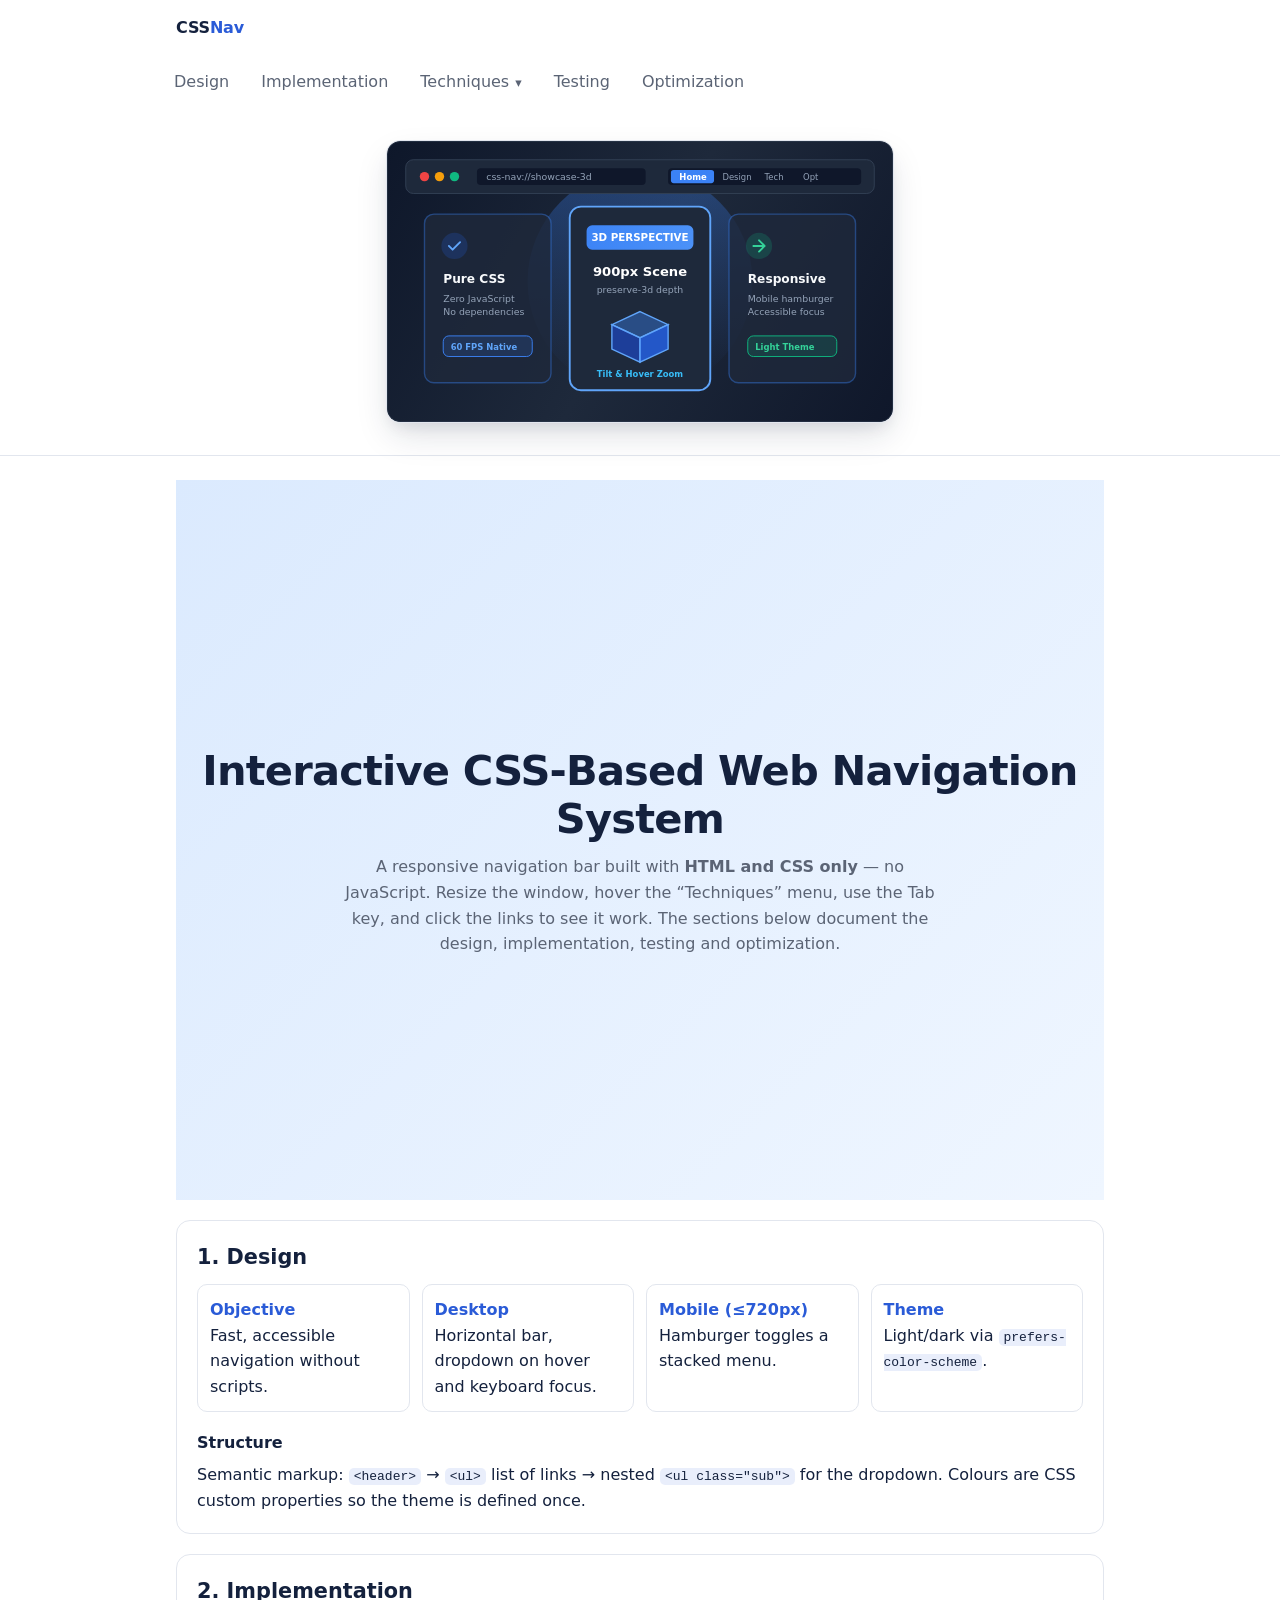
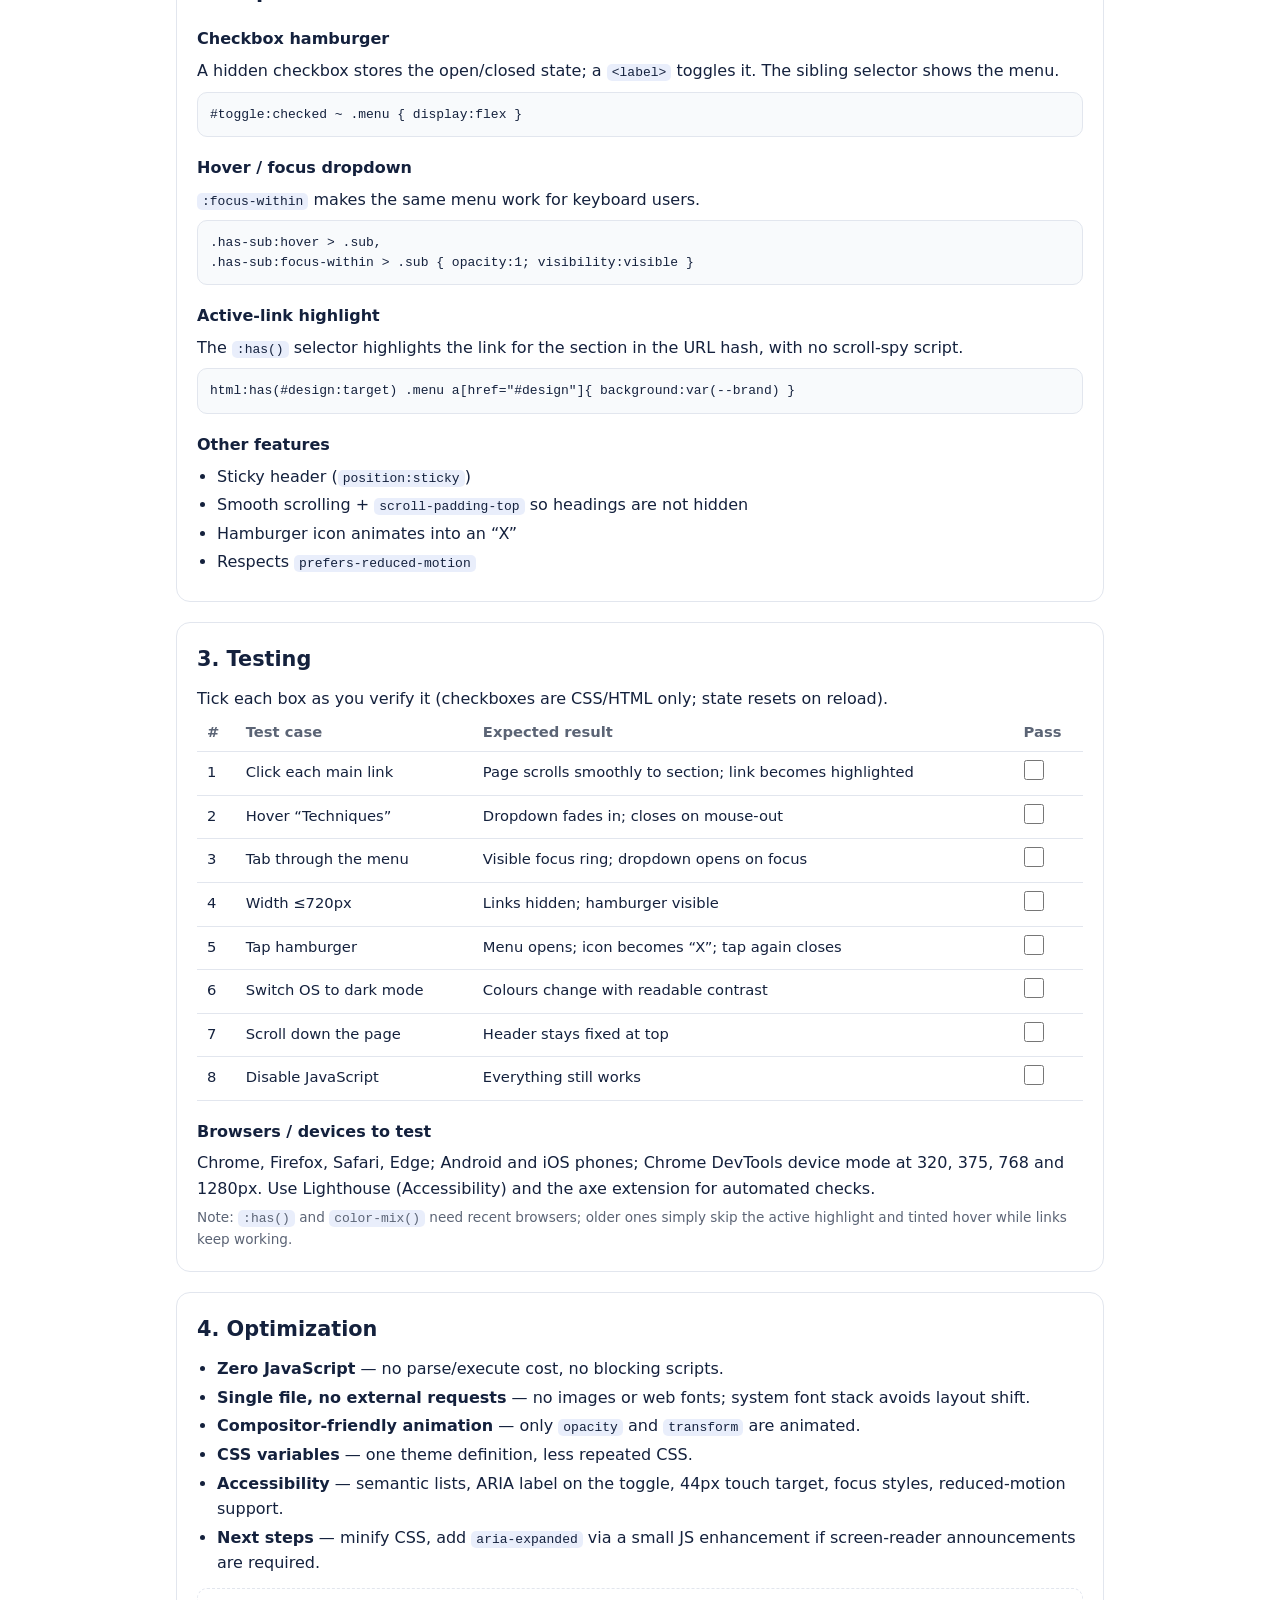
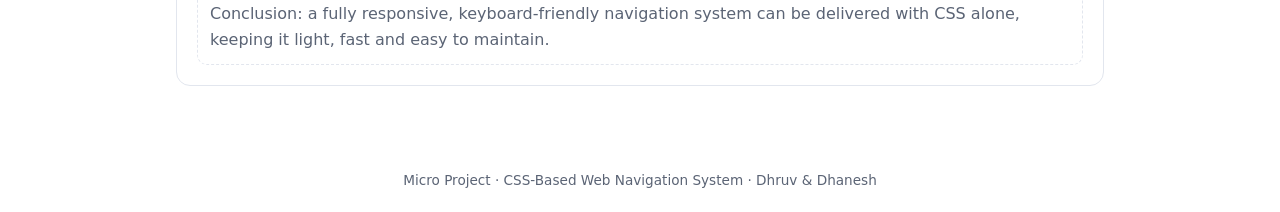
==== index.html @ 8e811a1b "Add pure CSS 3D animated image showcase and enforce pure white theme in dark mode" ====
<!DOCTYPE html>
<html lang="en" data-theme="light">
<head>
<meta charset="utf-8">
<meta name="viewport" content="width=device-width, initial-scale=1, viewport-fit=cover">
<title>Interactive CSS-Based Web Navigation System</title>
<link rel="stylesheet" href="style.css">
<style>
:root{box-sizing:border-box;padding-top:env(safe-area-inset-top,0px);padding-bottom:env(safe-area-inset-bottom,0px);
--bg:#ffffff;--card:#ffffff;--ink:#14213d;--muted:#5b6475;--brand:#2a5bd7;--brand-ink:#fff;--line:#e2e6ee;--ok:#1b8a4b}
@media (prefers-color-scheme:dark){
  :root:not([data-theme="light"]){--bg:#ffffff;--card:#ffffff;--ink:#14213d;--muted:#5b6475;--brand:#2a5bd7;--brand-ink:#fff;--line:#e2e6ee;--ok:#1b8a4b}
  :root{--bg:#ffffff;--card:#ffffff;--ink:#14213d;--muted:#5b6475;--brand:#2a5bd7;--brand-ink:#fff;--line:#e2e6ee;--ok:#1b8a4b}
}
:root[data-theme="dark"]{--bg:#ffffff;--card:#ffffff;--ink:#14213d;--muted:#5b6475;--brand:#2a5bd7;--brand-ink:#fff;--line:#e2e6ee;--ok:#1b8a4b}
*,*::before,*::after{box-sizing:inherit}
html{scroll-behavior:smooth;scroll-padding-top:calc(env(safe-area-inset-top,0px) + 70px)}
body{margin:0;background:var(--bg);color:var(--ink);font:16px/1.6 system-ui,-apple-system,"Segoe UI",Roboto,sans-serif}
a{color:inherit;text-decoration:none}


.nav{position:sticky;top:env(safe-area-inset-top,0px);z-index:10;background:var(--card);border-bottom:1px solid var(--line)}
.bar{max-width:960px;margin:auto;padding:0 16px;display:flex;align-items:center;justify-content:space-between;min-height:56px}
.brand{font-weight:700;letter-spacing:-.01em}.brand b{color:var(--brand)}
#toggle{position:absolute;opacity:0;pointer-events:none}
.burger{display:none;width:44px;height:44px;place-items:center;cursor:pointer;border-radius:8px}
.burger span,.burger span::before,.burger span::after{display:block;width:22px;height:2px;background:var(--ink);border-radius:2px;transition:transform .25s,opacity .25s;content:"";position:relative}
.burger span::before{position:absolute;top:-7px}.burger span::after{position:absolute;top:7px}
#toggle:checked~.bar .burger span{background:transparent}
#toggle:checked~.bar .burger span::before{transform:translateY(7px) rotate(45deg)}
#toggle:checked~.bar .burger span::after{transform:translateY(-7px) rotate(-45deg)}
#toggle:focus-visible~.bar .burger{outline:2px solid var(--brand)}

.menu{list-style:none;margin:0;padding:0;display:flex;gap:4px}
.menu>li{position:relative}
.menu a,.menu .dd-label{display:block;padding:10px 14px;border-radius:8px;color:var(--muted);font-weight:500;transition:background .2s,color .2s}
.menu a:hover,.menu a:focus-visible,.menu li:focus-within>.dd-label{background:color-mix(in srgb,var(--brand) 12%,transparent);color:var(--ink);outline:none}
.dd-label::after{content:"▾";margin-left:6px;font-size:.8em}
.sub{list-style:none;margin:0;padding:6px;position:absolute;left:0;top:100%;min-width:190px;background:var(--card);border:1px solid var(--line);border-radius:10px;box-shadow:0 10px 30px rgba(0,0,0,.12);
opacity:0;visibility:hidden;transform:translateY(6px);transition:opacity .2s,transform .2s,visibility .2s}
.has-sub:hover>.sub,.has-sub:focus-within>.sub{opacity:1;visibility:visible;transform:none}


html:has(#design:target) .menu a[href="#design"],
html:has(#implementation:target) .menu a[href="#implementation"],
html:has(#testing:target) .menu a[href="#testing"],
html:has(#optimization:target) .menu a[href="#optimization"]{background:var(--brand);color:var(--brand-ink)}

@media (max-width:720px){
 .burger{display:grid}
 .menu{position:absolute;left:0;right:0;top:100%;flex-direction:column;background:var(--card);border-bottom:1px solid var(--line);padding:8px 16px 14px;
  display:none}
 #toggle:checked~.menu{display:flex}
 .sub{position:static;opacity:1;visibility:visible;transform:none;box-shadow:none;border:0;padding:0 0 0 14px;min-width:0}
 .dd-label::after{content:""}
}


main{max-width:960px;margin:auto;padding:24px 16px 64px}
.hero{padding:32px 0 8px}
.hero h1{font-size:clamp(1.7rem,5vw,2.6rem);line-height:1.15;margin:0 0 12px;letter-spacing:-.02em}
.hero p{color:var(--muted);max-width:60ch;margin:0}
section{background:var(--card);border:1px solid var(--line);border-radius:14px;padding:20px;margin-top:20px}
section:target{border-color:var(--brand)}
h2{margin:0 0 10px;font-size:1.3rem}h3{margin:18px 0 6px;font-size:1rem}
ul,ol{padding-left:20px;margin:6px 0}li{margin:3px 0}
code,pre{font:13px/1.5 ui-monospace,Menlo,Consolas,monospace}
code{background:color-mix(in srgb,var(--brand) 10%,transparent);padding:1px 5px;border-radius:5px}
pre{background:#f8fafc;border:1px solid var(--line);border-radius:10px;padding:12px;overflow-x:auto;margin:8px 0}
.scroll{overflow-x:auto}
table{border-collapse:collapse;width:100%;min-width:560px;font-size:.92rem}
th,td{text-align:left;padding:8px 10px;border-bottom:1px solid var(--line);vertical-align:top}
th{color:var(--muted);font-weight:600}
td input{width:20px;height:20px;accent-color:var(--ok)}
.tick{font-size:.85rem;color:var(--muted);margin-top:6px}
.grid{display:grid;grid-template-columns:repeat(auto-fit,minmax(200px,1fr));gap:12px}
.pill{border:1px solid var(--line);border-radius:10px;padding:12px}.pill b{display:block;color:var(--brand)}
.demo-card{margin-top:12px;border:1px dashed var(--line);border-radius:10px;padding:12px;color:var(--muted)}
footer{text-align:center;color:var(--muted);font-size:.85rem;padding:20px}
.card-3d-scene{perspective:900px;display:flex;justify-content:center;align-items:center;padding:16px;margin:16px auto;max-width:540px;width:100%}
.card-3d{width:100%;transform-style:preserve-3d;border-radius:14px;background:#ffffff;box-shadow:0 15px 35px -5px rgba(20,33,61,0.15),0 8px 16px -6px rgba(20,33,61,0.1);transition:transform .4s cubic-bezier(.25,.8,.25,1),box-shadow .4s ease;animation:float3DTilt 6s ease-in-out infinite alternate;cursor:pointer;overflow:hidden;border:1px solid var(--line)}
.card-3d:hover,.card-3d-scene:hover .card-3d{animation-play-state:paused;transform:scale(1.05) rotateX(0deg) rotateY(0deg);box-shadow:0 22px 45px -5px rgba(20,33,61,0.2),0 12px 24px -6px rgba(20,33,61,0.12)}
.card-3d svg,.card-3d img{display:block;width:100%;height:auto}
@keyframes float3DTilt{0%{transform:rotateX(8deg) rotateY(-10deg) translateY(0px)}50%{transform:rotateX(0deg) rotateY(4deg) translateY(-8px)}100%{transform:rotateX(-8deg) rotateY(10deg) translateY(0px)}}
@media (prefers-reduced-motion:reduce){html{scroll-behavior:auto}*{transition:none!important}.card-3d{animation:none!important;transform:none!important;transition:none!important}.card-3d:hover,.card-3d-scene:hover .card-3d{transform:none!important}}
</style>
</head>
<body>

<header class="nav">
 <input type="checkbox" id="toggle" aria-label="Toggle navigation menu">
 <div class="bar">
  <a class="brand" href="#top">CSS<b>Nav</b></a>
  <label class="burger" for="toggle" aria-hidden="true"><span></span></label>
 </div>
 <!-- menu is a sibling of the checkbox so :checked~.menu works -->
 <ul class="menu" style="max-width:960px;margin:auto" role="list">
  <li><a href="#design">Design</a></li>
  <li><a href="#implementation">Implementation</a></li>
  <li class="has-sub"><span class="dd-label" tabindex="0">Techniques</span>
   <ul class="sub">
    <li><a href="#t-hamburger">Checkbox hamburger</a></li>
    <li><a href="#t-dropdown">Hover/focus dropdown</a></li>
    <li><a href="#t-active">:has() active state</a></li>
   </ul>
  </li>
  <li><a href="#testing">Testing</a></li>
  <li><a href="#optimization">Optimization</a></li>
 </ul>
 <div class="card-3d-scene">
  <div class="card-3d">
   <svg class="showcase-img" viewBox="0 0 540 300" width="100%" height="auto" fill="none" xmlns="http://www.w3.org/2000/svg" role="img" aria-label="Pure CSS 3D Navigation Showcase">
    <defs>
     <linearGradient id="bgGrad" x1="0" y1="0" x2="540" y2="300" gradientUnits="userSpaceOnUse">
      <stop offset="0%" stop-color="#0e172a" />
      <stop offset="50%" stop-color="#1e293b" />
      <stop offset="100%" stop-color="#0f172a" />
     </linearGradient>
     <linearGradient id="accentGrad" x1="0" y1="0" x2="300" y2="0" gradientUnits="userSpaceOnUse">
      <stop offset="0%" stop-color="#3b82f6" />
      <stop offset="100%" stop-color="#60a5fa" />
     </linearGradient>
     <linearGradient id="glowGrad" x1="270" y1="50" x2="270" y2="250" gradientUnits="userSpaceOnUse">
      <stop offset="0%" stop-color="#3b82f6" stop-opacity="0.3" />
      <stop offset="100%" stop-color="#3b82f6" stop-opacity="0" />
     </linearGradient>
    </defs>
    <rect width="540" height="300" rx="14" fill="url(#bgGrad)" />
    <rect x="0.5" y="0.5" width="539" height="299" rx="13.5" stroke="#334155" stroke-opacity="0.6" />
    <circle cx="270" cy="150" r="120" fill="url(#glowGrad)" />
    <rect x="20" y="20" width="500" height="36" rx="8" fill="#1e293b" stroke="#334155" stroke-width="1" />
    <circle cx="40" cy="38" r="5" fill="#ef4444" />
    <circle cx="56" cy="38" r="5" fill="#f59e0b" />
    <circle cx="72" cy="38" r="5" fill="#10b981" />
    <rect x="96" y="29" width="180" height="18" rx="4" fill="#0f172a" />
    <text x="106" y="42" fill="#94a3b8" font-family="system-ui, -apple-system, sans-serif" font-size="10" font-weight="500">css-nav://showcase-3d</text>
    <rect x="300" y="29" width="206" height="18" rx="4" fill="#0f172a" />
    <rect x="303" y="31" width="46" height="14" rx="3" fill="#3b82f6" />
    <text x="312" y="42" fill="#ffffff" font-family="system-ui, -apple-system, sans-serif" font-size="9" font-weight="600">Home</text>
    <text x="358" y="42" fill="#94a3b8" font-family="system-ui, -apple-system, sans-serif" font-size="9">Design</text>
    <text x="403" y="42" fill="#94a3b8" font-family="system-ui, -apple-system, sans-serif" font-size="9">Tech</text>
    <text x="444" y="42" fill="#94a3b8" font-family="system-ui, -apple-system, sans-serif" font-size="9">Opt</text>
    <g transform="translate(40, 78)">
     <rect width="135" height="180" rx="10" fill="#1e293b" fill-opacity="0.8" stroke="#3b82f6" stroke-opacity="0.4" stroke-width="1.5" />
     <circle cx="32" cy="34" r="14" fill="#2563eb" fill-opacity="0.2" />
     <path d="M26 34L30 38L38 30" stroke="#60a5fa" stroke-width="2" stroke-linecap="round" stroke-linejoin="round"/>
     <text x="20" y="74" fill="#f8fafc" font-family="system-ui, -apple-system, sans-serif" font-size="13" font-weight="700">Pure CSS</text>
     <text x="20" y="94" fill="#94a3b8" font-family="system-ui, -apple-system, sans-serif" font-size="10">Zero JavaScript</text>
     <text x="20" y="108" fill="#94a3b8" font-family="system-ui, -apple-system, sans-serif" font-size="10">No dependencies</text>
     <rect x="20" y="130" width="95" height="22" rx="6" fill="#3b82f6" fill-opacity="0.15" stroke="#3b82f6" stroke-width="1" />
     <text x="28" y="145" fill="#60a5fa" font-family="system-ui, -apple-system, sans-serif" font-size="9" font-weight="600">60 FPS Native</text>
    </g>
    <g transform="translate(195, 70)">
     <rect width="150" height="196" rx="12" fill="#1e293b" stroke="#60a5fa" stroke-width="2" />
     <rect x="18" y="20" width="114" height="26" rx="6" fill="url(#accentGrad)" />
     <text x="75" y="37" fill="#ffffff" font-family="system-ui, -apple-system, sans-serif" font-size="11" font-weight="700" text-anchor="middle">3D PERSPECTIVE</text>
     <text x="75" y="74" fill="#ffffff" font-family="system-ui, -apple-system, sans-serif" font-size="14" font-weight="800" text-anchor="middle">900px Scene</text>
     <text x="75" y="92" fill="#94a3b8" font-family="system-ui, -apple-system, sans-serif" font-size="10" text-anchor="middle">preserve-3d depth</text>
     <path d="M75 112L105 126L75 140L45 126Z" fill="#3b82f6" fill-opacity="0.4" stroke="#60a5fa" stroke-width="1.5" />
     <path d="M45 126L45 152L75 166L75 140Z" fill="#1d4ed8" fill-opacity="0.6" stroke="#60a5fa" stroke-width="1.5" />
     <path d="M105 126L105 152L75 166L75 140Z" fill="#2563eb" fill-opacity="0.8" stroke="#60a5fa" stroke-width="1.5" />
     <text x="75" y="182" fill="#38bdf8" font-family="system-ui, -apple-system, sans-serif" font-size="9" font-weight="600" text-anchor="middle">Tilt &amp; Hover Zoom</text>
    </g>
    <g transform="translate(365, 78)">
     <rect width="135" height="180" rx="10" fill="#1e293b" fill-opacity="0.8" stroke="#3b82f6" stroke-opacity="0.4" stroke-width="1.5" />
     <circle cx="32" cy="34" r="14" fill="#10b981" fill-opacity="0.2" />
     <path d="M26 34L38 34M32 28L38 34L32 40" stroke="#34d399" stroke-width="2" stroke-linecap="round" stroke-linejoin="round"/>
     <text x="20" y="74" fill="#f8fafc" font-family="system-ui, -apple-system, sans-serif" font-size="13" font-weight="700">Responsive</text>
     <text x="20" y="94" fill="#94a3b8" font-family="system-ui, -apple-system, sans-serif" font-size="10">Mobile hamburger</text>
     <text x="20" y="108" fill="#94a3b8" font-family="system-ui, -apple-system, sans-serif" font-size="10">Accessible focus</text>
     <rect x="20" y="130" width="95" height="22" rx="6" fill="#10b981" fill-opacity="0.15" stroke="#10b981" stroke-width="1" />
     <text x="28" y="145" fill="#34d399" font-family="system-ui, -apple-system, sans-serif" font-size="9" font-weight="600">Light Theme</text>
    </g>
   </svg>
  </div>
 </div>
</header>

<main id="top">
 <div class="hero">
  <h1>Interactive CSS-Based Web Navigation System</h1>
  <p>A responsive navigation bar built with <strong>HTML and CSS only</strong> — no JavaScript. Resize the window, hover the “Techniques” menu, use the Tab key, and click the links to see it work. The sections below document the design, implementation, testing and optimization.</p>
 </div>

 <section id="design">
  <h2>1. Design</h2>
  <div class="grid">
   <div class="pill"><b>Objective</b>Fast, accessible navigation without scripts.</div>
   <div class="pill"><b>Desktop</b>Horizontal bar, dropdown on hover and keyboard focus.</div>
   <div class="pill"><b>Mobile (≤720px)</b>Hamburger toggles a stacked menu.</div>
   <div class="pill"><b>Theme</b>Light/dark via <code>prefers-color-scheme</code>.</div>
  </div>
  <h3>Structure</h3>
  <p>Semantic markup: <code>&lt;header&gt;</code> → <code>&lt;ul&gt;</code> list of links → nested <code>&lt;ul class="sub"&gt;</code> for the dropdown. Colours are CSS custom properties so the theme is defined once.</p>
 </section>

 <section id="implementation">
  <h2>2. Implementation</h2>
  <h3 id="t-hamburger">Checkbox hamburger</h3>
  <p>A hidden checkbox stores the open/closed state; a <code>&lt;label&gt;</code> toggles it. The sibling selector shows the menu.</p>
<pre>#toggle:checked ~ .menu { display:flex }</pre>
  <h3 id="t-dropdown">Hover / focus dropdown</h3>
  <p><code>:focus-within</code> makes the same menu work for keyboard users.</p>
<pre>.has-sub:hover > .sub,
.has-sub:focus-within > .sub { opacity:1; visibility:visible }</pre>
  <h3 id="t-active">Active-link highlight</h3>
  <p>The <code>:has()</code> selector highlights the link for the section in the URL hash, with no scroll-spy script.</p>
<pre>html:has(#design:target) .menu a[href="#design"]{ background:var(--brand) }</pre>
  <h3>Other features</h3>
  <ul><li>Sticky header (<code>position:sticky</code>)</li><li>Smooth scrolling + <code>scroll-padding-top</code> so headings are not hidden</li><li>Hamburger icon animates into an “X”</li><li>Respects <code>prefers-reduced-motion</code></li></ul>
 </section>

 <section id="testing">
  <h2>3. Testing</h2>
  <p>Tick each box as you verify it (checkboxes are CSS/HTML only; state resets on reload).</p>
  <div class="scroll"><table>
   <tr><th>#</th><th>Test case</th><th>Expected result</th><th>Pass</th></tr>
   <tr><td>1</td><td>Click each main link</td><td>Page scrolls smoothly to section; link becomes highlighted</td><td><input type="checkbox" aria-label="Test 1 passed"></td></tr>
   <tr><td>2</td><td>Hover “Techniques”</td><td>Dropdown fades in; closes on mouse-out</td><td><input type="checkbox" aria-label="Test 2 passed"></td></tr>
   <tr><td>3</td><td>Tab through the menu</td><td>Visible focus ring; dropdown opens on focus</td><td><input type="checkbox" aria-label="Test 3 passed"></td></tr>
   <tr><td>4</td><td>Width ≤720px</td><td>Links hidden; hamburger visible</td><td><input type="checkbox" aria-label="Test 4 passed"></td></tr>
   <tr><td>5</td><td>Tap hamburger</td><td>Menu opens; icon becomes “X”; tap again closes</td><td><input type="checkbox" aria-label="Test 5 passed"></td></tr>
   <tr><td>6</td><td>Switch OS to dark mode</td><td>Colours change with readable contrast</td><td><input type="checkbox" aria-label="Test 6 passed"></td></tr>
   <tr><td>7</td><td>Scroll down the page</td><td>Header stays fixed at top</td><td><input type="checkbox" aria-label="Test 7 passed"></td></tr>
   <tr><td>8</td><td>Disable JavaScript</td><td>Everything still works</td><td><input type="checkbox" aria-label="Test 8 passed"></td></tr>
  </table></div>
  <h3>Browsers / devices to test</h3>
  <p>Chrome, Firefox, Safari, Edge; Android and iOS phones; Chrome DevTools device mode at 320, 375, 768 and 1280px. Use Lighthouse (Accessibility) and the axe extension for automated checks.</p>
  <p class="tick">Note: <code>:has()</code> and <code>color-mix()</code> need recent browsers; older ones simply skip the active highlight and tinted hover while links keep working.</p>
 </section>

 <section id="optimization">
  <h2>4. Optimization</h2>
  <ul>
   <li><b>Zero JavaScript</b> — no parse/execute cost, no blocking scripts.</li>
   <li><b>Single file, no external requests</b> — no images or web fonts; system font stack avoids layout shift.</li>
   <li><b>Compositor-friendly animation</b> — only <code>opacity</code> and <code>transform</code> are animated.</li>
   <li><b>CSS variables</b> — one theme definition, less repeated CSS.</li>
   <li><b>Accessibility</b> — semantic lists, ARIA label on the toggle, 44px touch target, focus styles, reduced-motion support.</li>
   <li><b>Next steps</b> — minify CSS, add <code>aria-expanded</code> via a small JS enhancement if screen-reader announcements are required.</li>
  </ul>
  <div class="demo-card">Conclusion: a fully responsive, keyboard-friendly navigation system can be delivered with CSS alone, keeping it light, fast and easy to maintain.</div>
 </section>
</main>
<footer>Micro Project · CSS-Based Web Navigation System · Dhruv & Dhanesh</footer>
</body>
</html>
---- style.css ----
:root {
  --primary: #2563eb;
  --dark: #111827;
  --light: #ffffff;
  --bg: #ffffff;
  --card: #ffffff;
  --text: #14213d;
  --ink: #14213d;
}

* {
  margin: 0;
  padding: 0;
  box-sizing: border-box;
  scroll-behavior: smooth;
}

body {
  font-family: Arial, sans-serif;
  color: var(--text);
  background: var(--light);
}

@media (prefers-color-scheme: dark) {
  :root {
    --light: #ffffff;
    --bg: #ffffff;
    --card: #ffffff;
    --text: #14213d;
    --ink: #14213d;
  }
  body {
    background: #ffffff !important;
    color: #14213d !important;
  }
}

.navbar {
  position: sticky;
  top: 0;
  z-index: 1000;
  display: flex;
  justify-content: space-between;
  align-items: center;
  padding: 18px 8%;
  background: var(--dark);
  box-shadow: 0 3px 10px rgba(0, 0, 0, 0.2);
}

.logo {
  color: white;
  font-size: 24px;
  font-weight: bold;
}

.nav-links {
  display: flex;
  list-style: none;
  gap: 10px;
}

.nav-links a {
  display: block;
  padding: 10px 16px;
  color: white;
  text-decoration: none;
  border-radius: 6px;
  transition: 0.3s ease;
}

.nav-links a:hover,
.nav-links a.active {
  background: var(--primary);
  transform: translateY(-2px);
}

/* Pure CSS 3D Animated Showcase */
.card-3d-scene {
  perspective: 900px;
  display: flex;
  justify-content: center;
  align-items: center;
  padding: 16px;
  margin: 16px auto;
  max-width: 540px;
  width: 100%;
}

.card-3d {
  width: 100%;
  transform-style: preserve-3d;
  border-radius: 14px;
  background: #ffffff;
  box-shadow: 0 15px 35px -5px rgba(20, 33, 61, 0.15), 0 8px 16px -6px rgba(20, 33, 61, 0.1);
  transition: transform 0.4s cubic-bezier(0.25, 0.8, 0.25, 1), box-shadow 0.4s ease;
  animation: float3DTilt 6s ease-in-out infinite alternate;
  cursor: pointer;
  overflow: hidden;
  border: 1px solid #e2e6ee;
}

.card-3d:hover,
.card-3d-scene:hover .card-3d {
  animation-play-state: paused;
  transform: scale(1.05) rotateX(0deg) rotateY(0deg);
  box-shadow: 0 22px 45px -5px rgba(20, 33, 61, 0.2), 0 12px 24px -6px rgba(20, 33, 61, 0.12);
}

.card-3d svg,
.card-3d img {
  display: block;
  width: 100%;
  height: auto;
}

@keyframes float3DTilt {
  0% {
    transform: rotateX(8deg) rotateY(-10deg) translateY(0px);
  }
  50% {
    transform: rotateX(0deg) rotateY(4deg) translateY(-8px);
  }
  100% {
    transform: rotateX(-8deg) rotateY(10deg) translateY(0px);
  }
}

@media (prefers-reduced-motion: reduce) {
  .card-3d {
    animation: none !important;
    transform: none !important;
    transition: none !important;
  }
  .card-3d:hover,
  .card-3d-scene:hover .card-3d {
    transform: none !important;
  }
}


.hero {
  min-height: 80vh;
  display: flex;
  flex-direction: column;
  justify-content: center;
  align-items: center;
  text-align: center;
  padding: 40px 8%;
  background: linear-gradient(135deg, #dbeafe, #eff6ff);
}

.hero h1 {
  font-size: 42px;
  margin-bottom: 15px;
}

.hero p {
  max-width: 650px;
  line-height: 1.6;
  margin-bottom: 25px;
}

.button {
  padding: 12px 24px;
  background: var(--primary);
  color: white;
  text-decoration: none;
  border-radius: 6px;
  transition: 0.3s;
}

.button:hover {
  transform: scale(1.05);
  background: #1d4ed8;
}


.content {
  min-height: 40vh;
  padding: 70px 10%;
  text-align: center;
}

.content h2 {
  margin-bottom: 15px;
  font-size: 30px;
}


@media (max-width: 700px) {
  .navbar {
    flex-direction: column;
    gap: 15px;
  }
  .nav-links {
    flex-wrap: wrap;
    justify-content: center;
  }
  .hero h1 {
    font-size: 30px;
  }
}
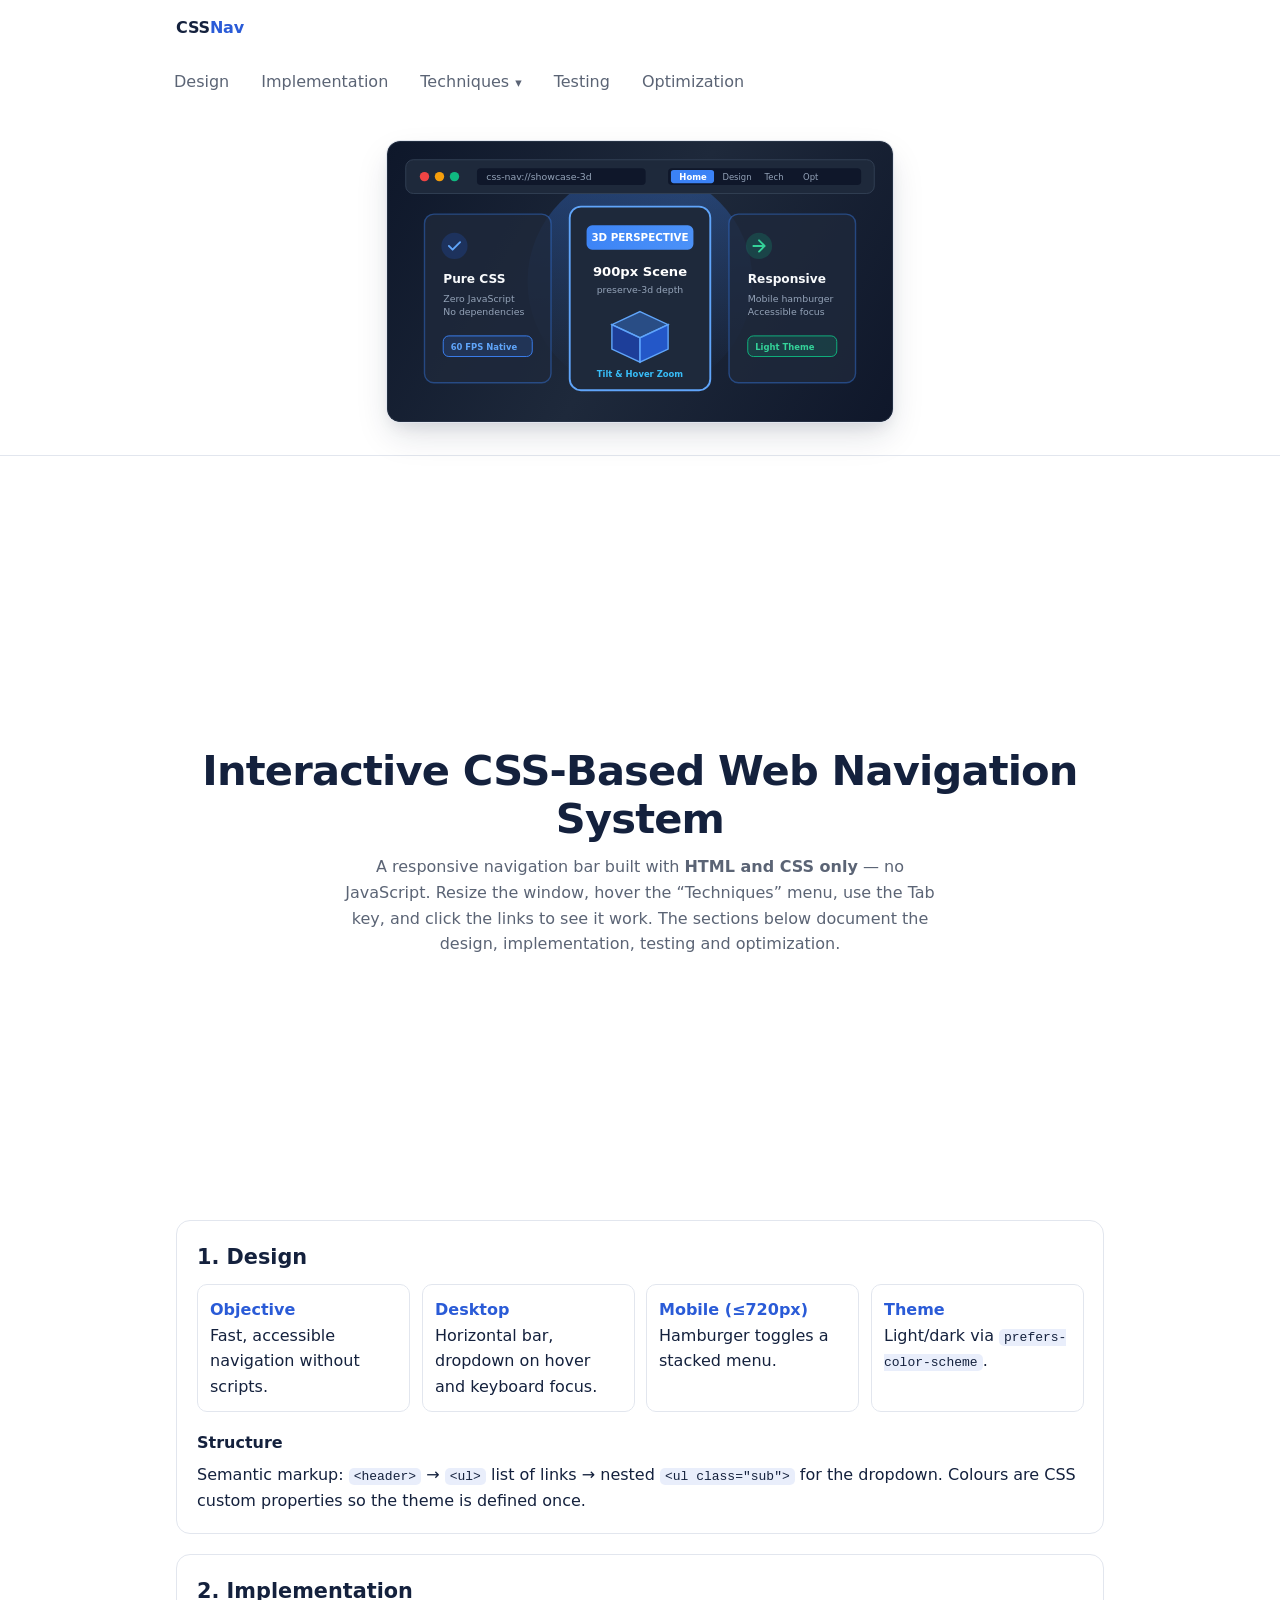
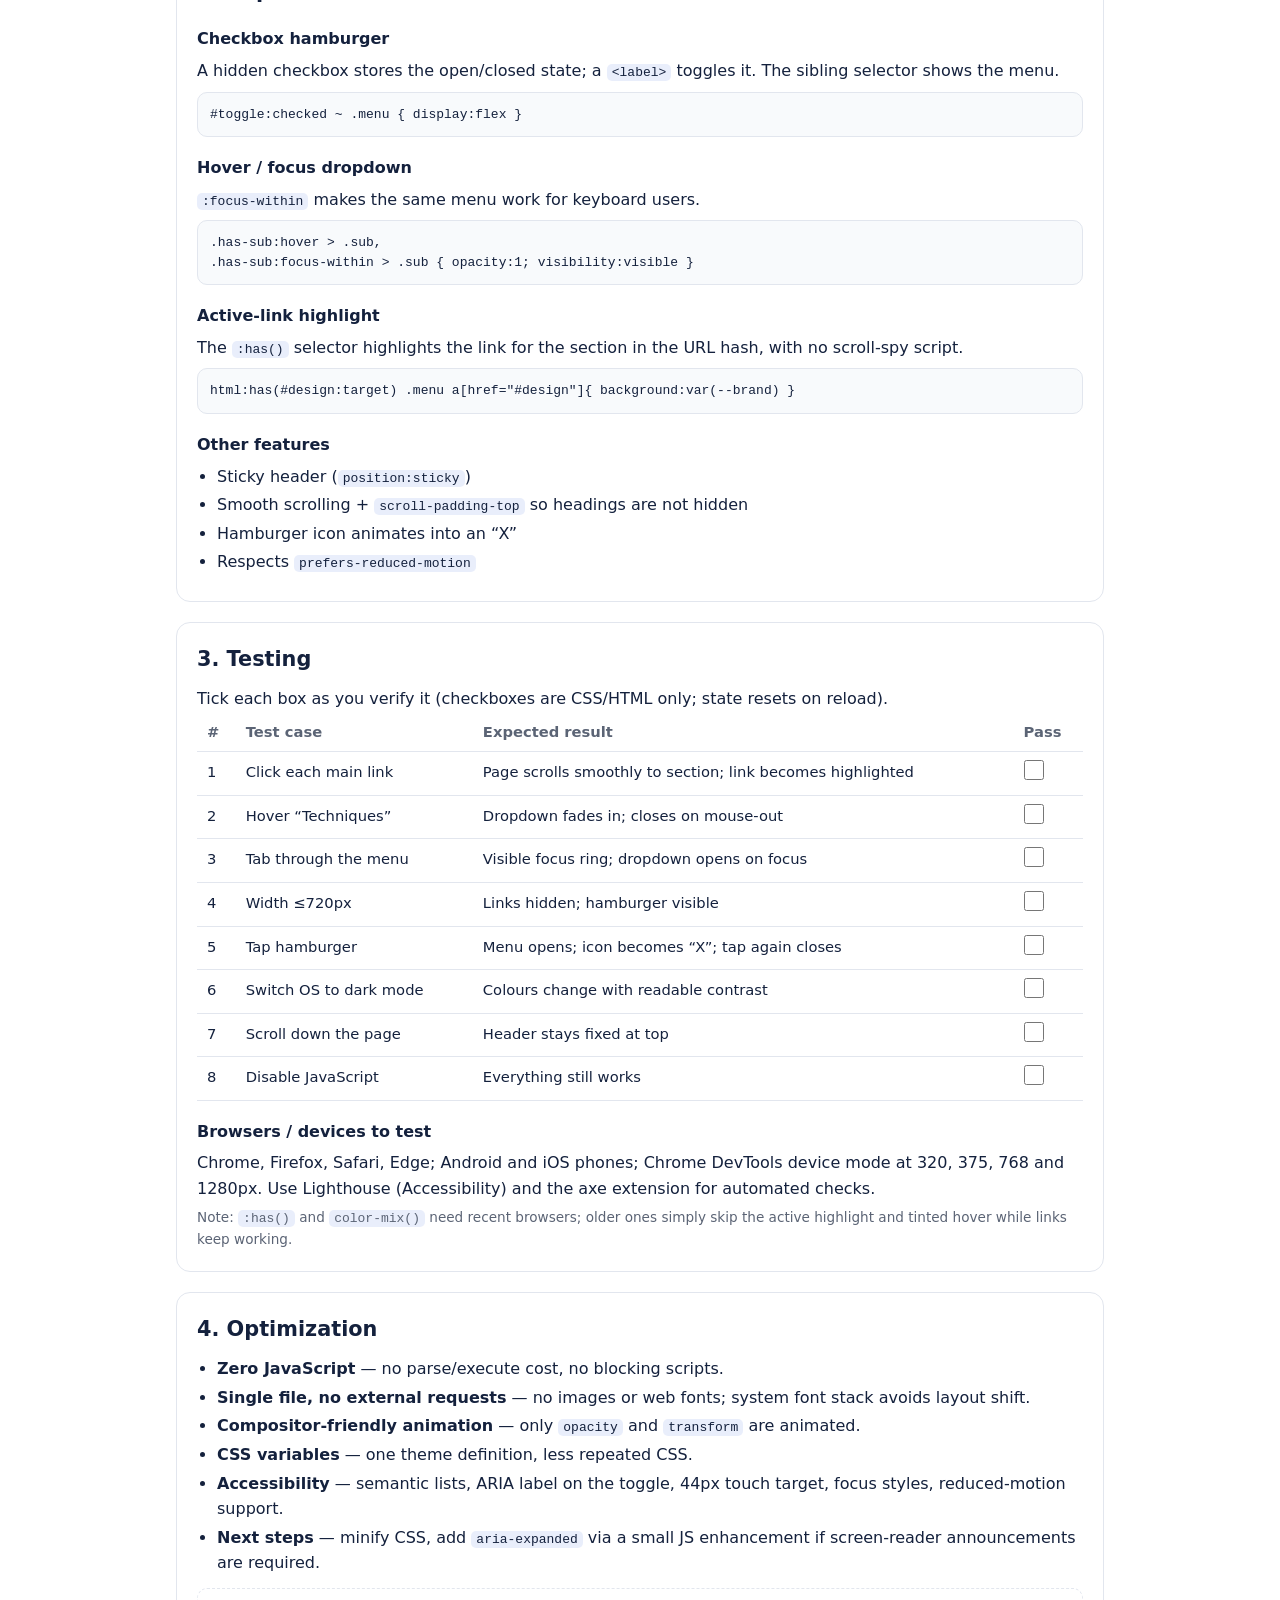
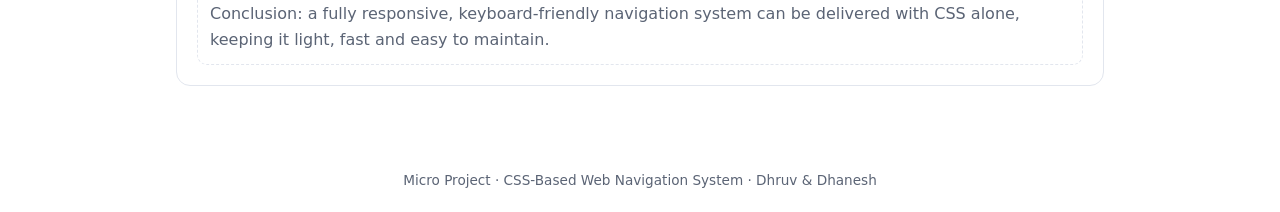
==== commit 37718011: "Extend pure CSS 3D showcase and depth utilities across all pages" ====
--- a/index.html
+++ b/index.html
@@ -82,7 +82,9 @@
 .card-3d:hover,.card-3d-scene:hover .card-3d{animation-play-state:paused;transform:scale(1.05) rotateX(0deg) rotateY(0deg);box-shadow:0 22px 45px -5px rgba(20,33,61,0.2),0 12px 24px -6px rgba(20,33,61,0.12)}
 .card-3d svg,.card-3d img{display:block;width:100%;height:auto}
 @keyframes float3DTilt{0%{transform:rotateX(8deg) rotateY(-10deg) translateY(0px)}50%{transform:rotateX(0deg) rotateY(4deg) translateY(-8px)}100%{transform:rotateX(-8deg) rotateY(10deg) translateY(0px)}}
-@media (prefers-reduced-motion:reduce){html{scroll-behavior:auto}*{transition:none!important}.card-3d{animation:none!important;transform:none!important;transition:none!important}.card-3d:hover,.card-3d-scene:hover .card-3d{transform:none!important}}
+.surface-3d,.tilt-3d-card{perspective:800px;transform-style:preserve-3d;transition:transform .35s cubic-bezier(.2,.8,.2,1),box-shadow .35s ease;will-change:transform}
+.surface-3d:hover,.tilt-3d-card:hover{transform:perspective(800px) translateY(-4px) rotateX(2.5deg) rotateY(-2.5deg);box-shadow:0 14px 28px rgba(20,33,61,.1),0 6px 12px rgba(20,33,61,.06)}
+@media (prefers-reduced-motion:reduce){html{scroll-behavior:auto}*{transition:none!important}.card-3d,.surface-3d,.tilt-3d-card{animation:none!important;transform:none!important;transition:none!important}.card-3d:hover,.card-3d-scene:hover .card-3d,.surface-3d:hover,.tilt-3d-card:hover{transform:none!important}}
 </style>
 </head>
 <body>
@@ -185,10 +187,10 @@
  <section id="design">
   <h2>1. Design</h2>
   <div class="grid">
-   <div class="pill"><b>Objective</b>Fast, accessible navigation without scripts.</div>
-   <div class="pill"><b>Desktop</b>Horizontal bar, dropdown on hover and keyboard focus.</div>
-   <div class="pill"><b>Mobile (≤720px)</b>Hamburger toggles a stacked menu.</div>
-   <div class="pill"><b>Theme</b>Light/dark via <code>prefers-color-scheme</code>.</div>
+   <div class="pill surface-3d"><b>Objective</b>Fast, accessible navigation without scripts.</div>
+   <div class="pill surface-3d"><b>Desktop</b>Horizontal bar, dropdown on hover and keyboard focus.</div>
+   <div class="pill surface-3d"><b>Mobile (≤720px)</b>Hamburger toggles a stacked menu.</div>
+   <div class="pill surface-3d"><b>Theme</b>Light/dark via <code>prefers-color-scheme</code>.</div>
   </div>
   <h3>Structure</h3>
   <p>Semantic markup: <code>&lt;header&gt;</code> → <code>&lt;ul&gt;</code> list of links → nested <code>&lt;ul class="sub"&gt;</code> for the dropdown. Colours are CSS custom properties so the theme is defined once.</p>
@@ -239,7 +241,7 @@
    <li><b>Accessibility</b> — semantic lists, ARIA label on the toggle, 44px touch target, focus styles, reduced-motion support.</li>
    <li><b>Next steps</b> — minify CSS, add <code>aria-expanded</code> via a small JS enhancement if screen-reader announcements are required.</li>
   </ul>
-  <div class="demo-card">Conclusion: a fully responsive, keyboard-friendly navigation system can be delivered with CSS alone, keeping it light, fast and easy to maintain.</div>
+  <div class="demo-card surface-3d">Conclusion: a fully responsive, keyboard-friendly navigation system can be delivered with CSS alone, keeping it light, fast and easy to maintain.</div>
  </section>
 </main>
 <footer>Micro Project · CSS-Based Web Navigation System · Dhruv & Dhanesh</footer>
--- a/style.css
+++ b/style.css
@@ -6,6 +6,7 @@
   --card: #ffffff;
   --text: #14213d;
   --ink: #14213d;
+  --line: #e2e6ee;
 }
 
 * {
@@ -28,6 +29,7 @@
     --card: #ffffff;
     --text: #14213d;
     --ink: #14213d;
+    --line: #e2e6ee;
   }
   body {
     background: #ffffff !important;
@@ -74,7 +76,10 @@
   transform: translateY(-2px);
 }
 
-/* Pure CSS 3D Animated Showcase */
+/* =========================================================
+   Pure CSS 3D Showcase & Depth Utilities (Global & Reusable)
+   ========================================================= */
+
 .card-3d-scene {
   perspective: 900px;
   display: flex;
@@ -96,7 +101,7 @@
   animation: float3DTilt 6s ease-in-out infinite alternate;
   cursor: pointer;
   overflow: hidden;
-  border: 1px solid #e2e6ee;
+  border: 1px solid var(--line, #e2e6ee);
 }
 
 .card-3d:hover,
@@ -125,18 +130,36 @@
   }
 }
 
+/* Lightweight 3D Depth Utilities for Content Panels, Cards, and Feature Blocks */
+.surface-3d,
+.tilt-3d-card {
+  perspective: 800px;
+  transform-style: preserve-3d;
+  transition: transform 0.35s cubic-bezier(0.2, 0.8, 0.2, 1), box-shadow 0.35s ease;
+  will-change: transform;
+}
+
+.surface-3d:hover,
+.tilt-3d-card:hover {
+  transform: perspective(800px) translateY(-4px) rotateX(2.5deg) rotateY(-2.5deg);
+  box-shadow: 0 14px 28px rgba(20, 33, 61, 0.1), 0 6px 12px rgba(20, 33, 61, 0.06);
+}
+
 @media (prefers-reduced-motion: reduce) {
-  .card-3d {
+  .card-3d,
+  .surface-3d,
+  .tilt-3d-card {
     animation: none !important;
     transform: none !important;
     transition: none !important;
   }
   .card-3d:hover,
-  .card-3d-scene:hover .card-3d {
+  .card-3d-scene:hover .card-3d,
+  .surface-3d:hover,
+  .tilt-3d-card:hover {
     transform: none !important;
   }
 }
-
 
 .hero {
   min-height: 80vh;
@@ -146,7 +169,7 @@
   align-items: center;
   text-align: center;
   padding: 40px 8%;
-  background: linear-gradient(135deg, #dbeafe, #eff6ff);
+  background: #ffffff;
 }
 
 .hero h1 {
@@ -174,7 +197,6 @@
   background: #1d4ed8;
 }
 
-
 .content {
   min-height: 40vh;
   padding: 70px 10%;
@@ -186,7 +208,6 @@
   font-size: 30px;
 }
 
-
 @media (max-width: 700px) {
   .navbar {
     flex-direction: column;
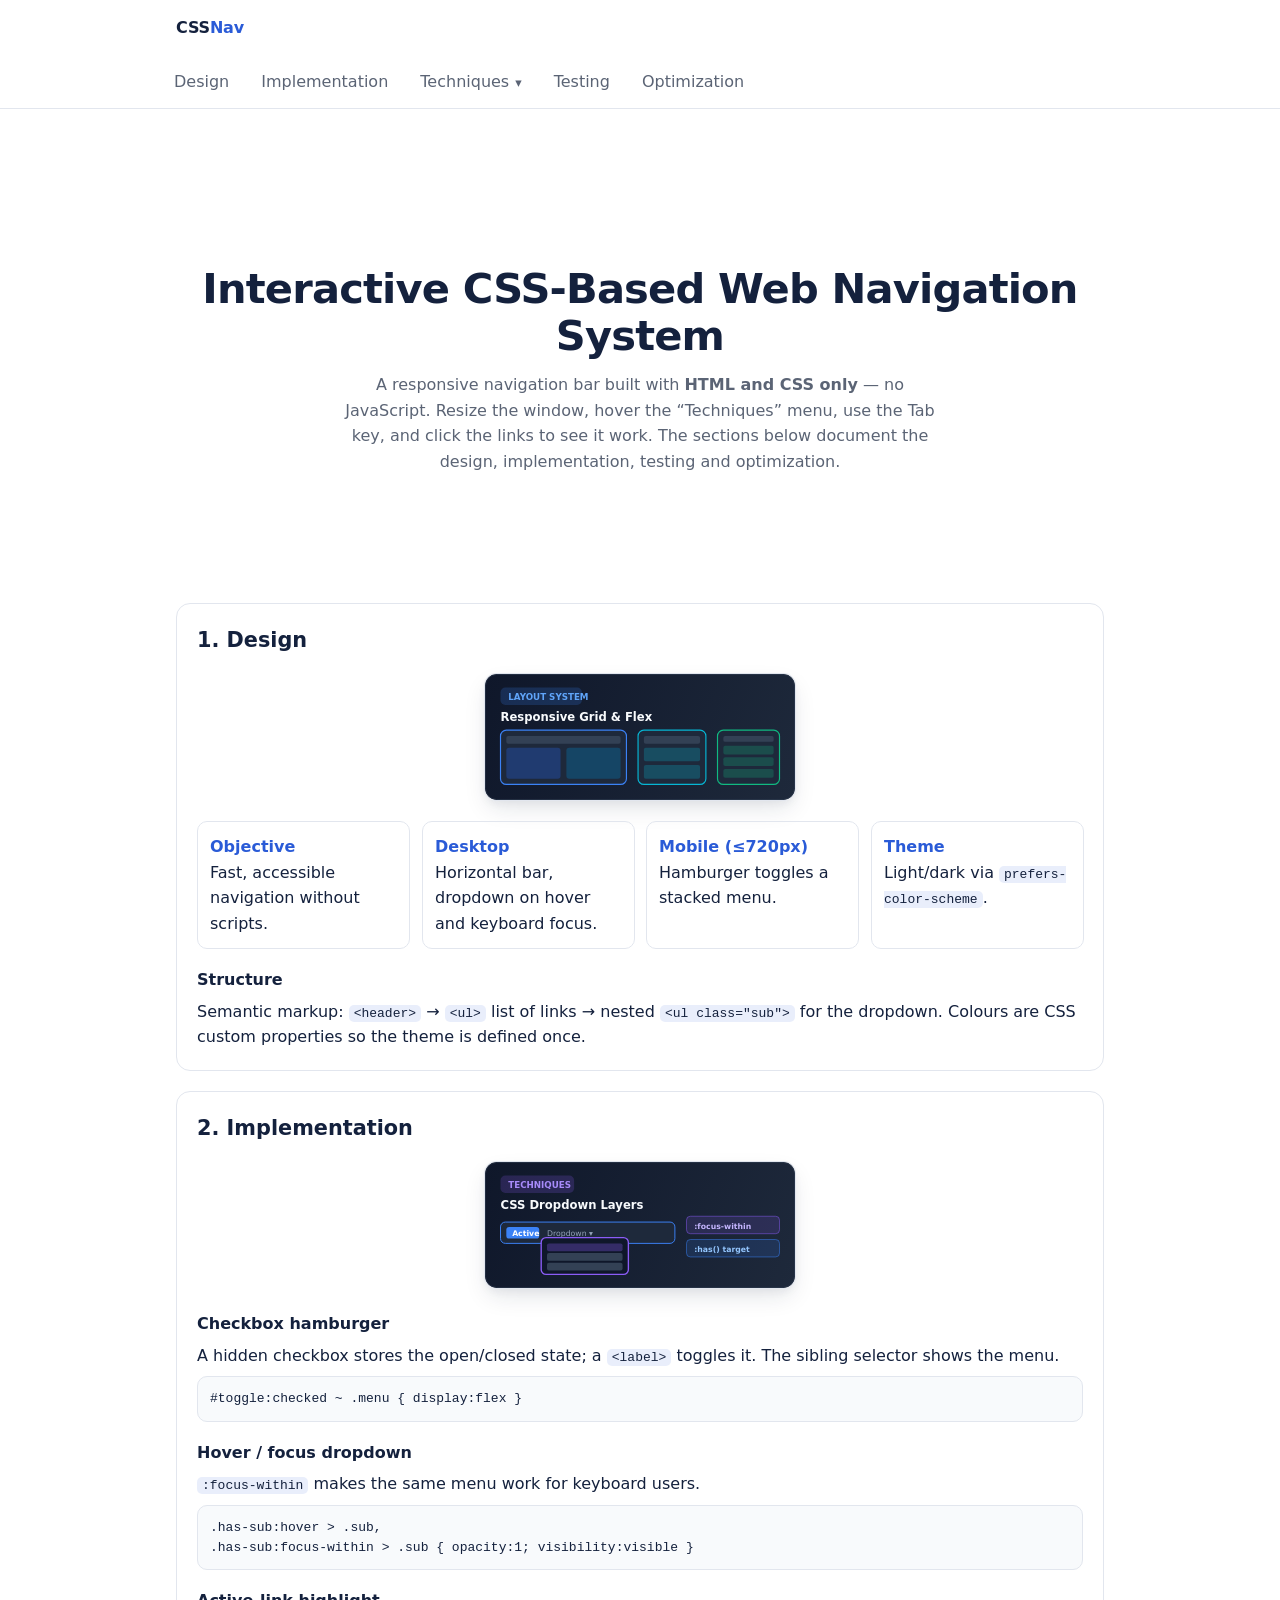
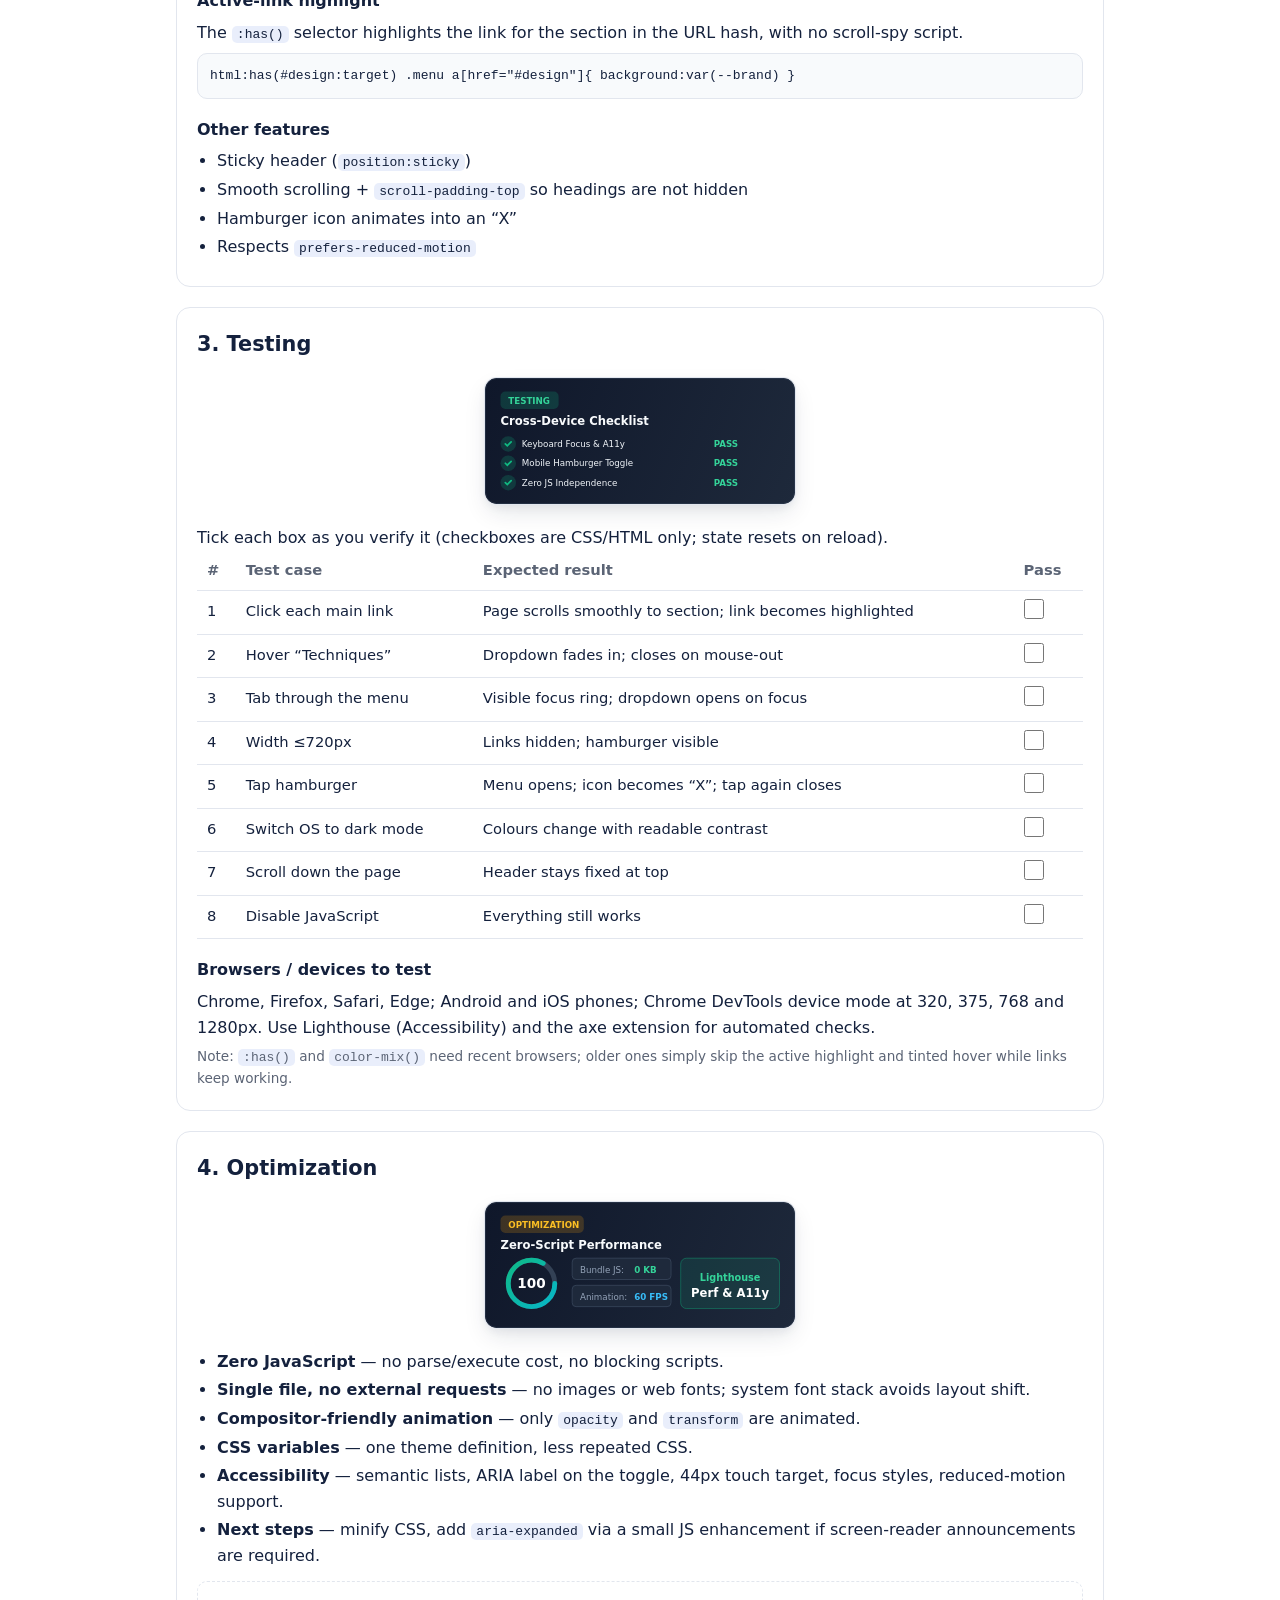
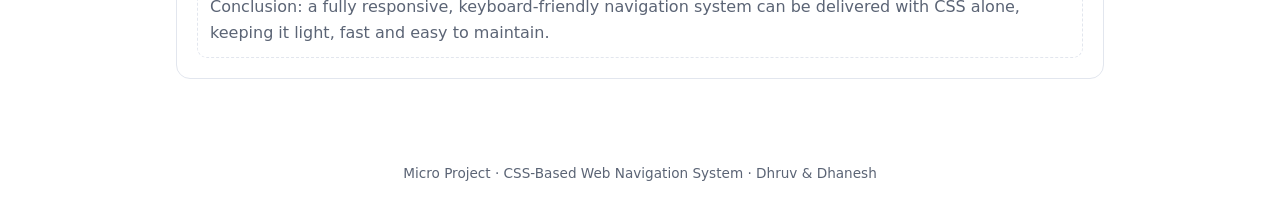
==== commit 6199080c: "Replace top showcase card with compact per-section 3D visual graphics" ====
--- a/index.html
+++ b/index.html
@@ -77,13 +77,14 @@
 .pill{border:1px solid var(--line);border-radius:10px;padding:12px}.pill b{display:block;color:var(--brand)}
 .demo-card{margin-top:12px;border:1px dashed var(--line);border-radius:10px;padding:12px;color:var(--muted)}
 footer{text-align:center;color:var(--muted);font-size:.85rem;padding:20px}
-.card-3d-scene{perspective:900px;display:flex;justify-content:center;align-items:center;padding:16px;margin:16px auto;max-width:540px;width:100%}
-.card-3d{width:100%;transform-style:preserve-3d;border-radius:14px;background:#ffffff;box-shadow:0 15px 35px -5px rgba(20,33,61,0.15),0 8px 16px -6px rgba(20,33,61,0.1);transition:transform .4s cubic-bezier(.25,.8,.25,1),box-shadow .4s ease;animation:float3DTilt 6s ease-in-out infinite alternate;cursor:pointer;overflow:hidden;border:1px solid var(--line)}
-.card-3d:hover,.card-3d-scene:hover .card-3d{animation-play-state:paused;transform:scale(1.05) rotateX(0deg) rotateY(0deg);box-shadow:0 22px 45px -5px rgba(20,33,61,0.2),0 12px 24px -6px rgba(20,33,61,0.12)}
+.card-3d-scene{perspective:900px;display:flex;justify-content:center;align-items:center;padding:8px;margin:12px auto;max-width:340px;width:100%}
+.card-3d-scene.compact-3d{max-width:320px;padding:4px;margin:12px auto 16px}
+.card-3d{width:100%;transform-style:preserve-3d;border-radius:12px;background:#ffffff;box-shadow:0 10px 25px -4px rgba(20,33,61,0.12),0 4px 10px -2px rgba(20,33,61,0.06);transition:transform .4s cubic-bezier(.25,.8,.25,1),box-shadow .4s ease;animation:float3DTilt 5.5s ease-in-out infinite alternate;cursor:pointer;overflow:hidden;border:1px solid var(--line)}
+.card-3d:hover,.card-3d-scene:hover .card-3d{animation-play-state:paused;transform:scale(1.04) rotateX(0deg) rotateY(0deg);box-shadow:0 18px 36px -4px rgba(20,33,61,0.18),0 8px 16px -4px rgba(20,33,61,0.1)}
 .card-3d svg,.card-3d img{display:block;width:100%;height:auto}
-@keyframes float3DTilt{0%{transform:rotateX(8deg) rotateY(-10deg) translateY(0px)}50%{transform:rotateX(0deg) rotateY(4deg) translateY(-8px)}100%{transform:rotateX(-8deg) rotateY(10deg) translateY(0px)}}
+@keyframes float3DTilt{0%{transform:rotateX(7deg) rotateY(-8deg) translateY(0px)}50%{transform:rotateX(0deg) rotateY(3deg) translateY(-5px)}100%{transform:rotateX(-7deg) rotateY(8deg) translateY(0px)}}
 .surface-3d,.tilt-3d-card{perspective:800px;transform-style:preserve-3d;transition:transform .35s cubic-bezier(.2,.8,.2,1),box-shadow .35s ease;will-change:transform}
-.surface-3d:hover,.tilt-3d-card:hover{transform:perspective(800px) translateY(-4px) rotateX(2.5deg) rotateY(-2.5deg);box-shadow:0 14px 28px rgba(20,33,61,.1),0 6px 12px rgba(20,33,61,.06)}
+.surface-3d:hover,.tilt-3d-card:hover{transform:perspective(800px) translateY(-3px) rotateX(2deg) rotateY(-2deg);box-shadow:0 12px 24px rgba(20,33,61,.08),0 4px 10px rgba(20,33,61,.05)}
 @media (prefers-reduced-motion:reduce){html{scroll-behavior:auto}*{transition:none!important}.card-3d,.surface-3d,.tilt-3d-card{animation:none!important;transform:none!important;transition:none!important}.card-3d:hover,.card-3d-scene:hover .card-3d,.surface-3d:hover,.tilt-3d-card:hover{transform:none!important}}
 </style>
 </head>
@@ -109,73 +110,6 @@
   <li><a href="#testing">Testing</a></li>
   <li><a href="#optimization">Optimization</a></li>
  </ul>
- <div class="card-3d-scene">
-  <div class="card-3d">
-   <svg class="showcase-img" viewBox="0 0 540 300" width="100%" height="auto" fill="none" xmlns="http://www.w3.org/2000/svg" role="img" aria-label="Pure CSS 3D Navigation Showcase">
-    <defs>
-     <linearGradient id="bgGrad" x1="0" y1="0" x2="540" y2="300" gradientUnits="userSpaceOnUse">
-      <stop offset="0%" stop-color="#0e172a" />
-      <stop offset="50%" stop-color="#1e293b" />
-      <stop offset="100%" stop-color="#0f172a" />
-     </linearGradient>
-     <linearGradient id="accentGrad" x1="0" y1="0" x2="300" y2="0" gradientUnits="userSpaceOnUse">
-      <stop offset="0%" stop-color="#3b82f6" />
-      <stop offset="100%" stop-color="#60a5fa" />
-     </linearGradient>
-     <linearGradient id="glowGrad" x1="270" y1="50" x2="270" y2="250" gradientUnits="userSpaceOnUse">
-      <stop offset="0%" stop-color="#3b82f6" stop-opacity="0.3" />
-      <stop offset="100%" stop-color="#3b82f6" stop-opacity="0" />
-     </linearGradient>
-    </defs>
-    <rect width="540" height="300" rx="14" fill="url(#bgGrad)" />
-    <rect x="0.5" y="0.5" width="539" height="299" rx="13.5" stroke="#334155" stroke-opacity="0.6" />
-    <circle cx="270" cy="150" r="120" fill="url(#glowGrad)" />
-    <rect x="20" y="20" width="500" height="36" rx="8" fill="#1e293b" stroke="#334155" stroke-width="1" />
-    <circle cx="40" cy="38" r="5" fill="#ef4444" />
-    <circle cx="56" cy="38" r="5" fill="#f59e0b" />
-    <circle cx="72" cy="38" r="5" fill="#10b981" />
-    <rect x="96" y="29" width="180" height="18" rx="4" fill="#0f172a" />
-    <text x="106" y="42" fill="#94a3b8" font-family="system-ui, -apple-system, sans-serif" font-size="10" font-weight="500">css-nav://showcase-3d</text>
-    <rect x="300" y="29" width="206" height="18" rx="4" fill="#0f172a" />
-    <rect x="303" y="31" width="46" height="14" rx="3" fill="#3b82f6" />
-    <text x="312" y="42" fill="#ffffff" font-family="system-ui, -apple-system, sans-serif" font-size="9" font-weight="600">Home</text>
-    <text x="358" y="42" fill="#94a3b8" font-family="system-ui, -apple-system, sans-serif" font-size="9">Design</text>
-    <text x="403" y="42" fill="#94a3b8" font-family="system-ui, -apple-system, sans-serif" font-size="9">Tech</text>
-    <text x="444" y="42" fill="#94a3b8" font-family="system-ui, -apple-system, sans-serif" font-size="9">Opt</text>
-    <g transform="translate(40, 78)">
-     <rect width="135" height="180" rx="10" fill="#1e293b" fill-opacity="0.8" stroke="#3b82f6" stroke-opacity="0.4" stroke-width="1.5" />
-     <circle cx="32" cy="34" r="14" fill="#2563eb" fill-opacity="0.2" />
-     <path d="M26 34L30 38L38 30" stroke="#60a5fa" stroke-width="2" stroke-linecap="round" stroke-linejoin="round"/>
-     <text x="20" y="74" fill="#f8fafc" font-family="system-ui, -apple-system, sans-serif" font-size="13" font-weight="700">Pure CSS</text>
-     <text x="20" y="94" fill="#94a3b8" font-family="system-ui, -apple-system, sans-serif" font-size="10">Zero JavaScript</text>
-     <text x="20" y="108" fill="#94a3b8" font-family="system-ui, -apple-system, sans-serif" font-size="10">No dependencies</text>
-     <rect x="20" y="130" width="95" height="22" rx="6" fill="#3b82f6" fill-opacity="0.15" stroke="#3b82f6" stroke-width="1" />
-     <text x="28" y="145" fill="#60a5fa" font-family="system-ui, -apple-system, sans-serif" font-size="9" font-weight="600">60 FPS Native</text>
-    </g>
-    <g transform="translate(195, 70)">
-     <rect width="150" height="196" rx="12" fill="#1e293b" stroke="#60a5fa" stroke-width="2" />
-     <rect x="18" y="20" width="114" height="26" rx="6" fill="url(#accentGrad)" />
-     <text x="75" y="37" fill="#ffffff" font-family="system-ui, -apple-system, sans-serif" font-size="11" font-weight="700" text-anchor="middle">3D PERSPECTIVE</text>
-     <text x="75" y="74" fill="#ffffff" font-family="system-ui, -apple-system, sans-serif" font-size="14" font-weight="800" text-anchor="middle">900px Scene</text>
-     <text x="75" y="92" fill="#94a3b8" font-family="system-ui, -apple-system, sans-serif" font-size="10" text-anchor="middle">preserve-3d depth</text>
-     <path d="M75 112L105 126L75 140L45 126Z" fill="#3b82f6" fill-opacity="0.4" stroke="#60a5fa" stroke-width="1.5" />
-     <path d="M45 126L45 152L75 166L75 140Z" fill="#1d4ed8" fill-opacity="0.6" stroke="#60a5fa" stroke-width="1.5" />
-     <path d="M105 126L105 152L75 166L75 140Z" fill="#2563eb" fill-opacity="0.8" stroke="#60a5fa" stroke-width="1.5" />
-     <text x="75" y="182" fill="#38bdf8" font-family="system-ui, -apple-system, sans-serif" font-size="9" font-weight="600" text-anchor="middle">Tilt &amp; Hover Zoom</text>
-    </g>
-    <g transform="translate(365, 78)">
-     <rect width="135" height="180" rx="10" fill="#1e293b" fill-opacity="0.8" stroke="#3b82f6" stroke-opacity="0.4" stroke-width="1.5" />
-     <circle cx="32" cy="34" r="14" fill="#10b981" fill-opacity="0.2" />
-     <path d="M26 34L38 34M32 28L38 34L32 40" stroke="#34d399" stroke-width="2" stroke-linecap="round" stroke-linejoin="round"/>
-     <text x="20" y="74" fill="#f8fafc" font-family="system-ui, -apple-system, sans-serif" font-size="13" font-weight="700">Responsive</text>
-     <text x="20" y="94" fill="#94a3b8" font-family="system-ui, -apple-system, sans-serif" font-size="10">Mobile hamburger</text>
-     <text x="20" y="108" fill="#94a3b8" font-family="system-ui, -apple-system, sans-serif" font-size="10">Accessible focus</text>
-     <rect x="20" y="130" width="95" height="22" rx="6" fill="#10b981" fill-opacity="0.15" stroke="#10b981" stroke-width="1" />
-     <text x="28" y="145" fill="#34d399" font-family="system-ui, -apple-system, sans-serif" font-size="9" font-weight="600">Light Theme</text>
-    </g>
-   </svg>
-  </div>
- </div>
 </header>
 
 <main id="top">
@@ -186,6 +120,42 @@
 
  <section id="design">
   <h2>1. Design</h2>
+  <div class="card-3d-scene compact-3d">
+   <div class="card-3d">
+    <svg class="compact-3d-svg" viewBox="0 0 320 130" width="100%" height="auto" fill="none" xmlns="http://www.w3.org/2000/svg" role="img" aria-label="Responsive Layout Grid">
+     <defs>
+      <linearGradient id="desBg" x1="0" y1="0" x2="320" y2="130" gradientUnits="userSpaceOnUse">
+       <stop offset="0%" stop-color="#0f172a"/>
+       <stop offset="100%" stop-color="#1e293b"/>
+      </linearGradient>
+     </defs>
+     <rect width="320" height="130" rx="12" fill="url(#desBg)"/>
+     <rect x="0.5" y="0.5" width="319" height="129" rx="11.5" stroke="#334155" stroke-opacity="0.6"/>
+     <rect x="16" y="14" width="84" height="18" rx="5" fill="#3b82f6" fill-opacity="0.2"/>
+     <text x="24" y="27" fill="#60a5fa" font-family="system-ui, sans-serif" font-size="9" font-weight="700">LAYOUT SYSTEM</text>
+     <text x="16" y="48" fill="#f8fafc" font-family="system-ui, sans-serif" font-size="12" font-weight="700">Responsive Grid &amp; Flex</text>
+     <g transform="translate(16, 58)">
+      <rect width="130" height="56" rx="6" fill="#1e293b" stroke="#3b82f6" stroke-width="1.2"/>
+      <rect x="6" y="6" width="118" height="8" rx="2" fill="#334155"/>
+      <rect x="6" y="18" width="56" height="32" rx="3" fill="#2563eb" fill-opacity="0.3"/>
+      <rect x="68" y="18" width="56" height="32" rx="3" fill="#0284c7" fill-opacity="0.3"/>
+     </g>
+     <g transform="translate(158, 58)">
+      <rect width="70" height="56" rx="6" fill="#1e293b" stroke="#06b6d4" stroke-width="1.2"/>
+      <rect x="6" y="6" width="58" height="8" rx="2" fill="#334155"/>
+      <rect x="6" y="18" width="58" height="14" rx="2" fill="#06b6d4" fill-opacity="0.25"/>
+      <rect x="6" y="36" width="58" height="14" rx="2" fill="#06b6d4" fill-opacity="0.25"/>
+     </g>
+     <g transform="translate(240, 58)">
+      <rect width="64" height="56" rx="6" fill="#1e293b" stroke="#10b981" stroke-width="1.2"/>
+      <rect x="6" y="6" width="52" height="6" rx="2" fill="#334155"/>
+      <rect x="6" y="16" width="52" height="9" rx="2" fill="#10b981" fill-opacity="0.25"/>
+      <rect x="6" y="28" width="52" height="9" rx="2" fill="#10b981" fill-opacity="0.25"/>
+      <rect x="6" y="40" width="52" height="9" rx="2" fill="#10b981" fill-opacity="0.25"/>
+     </g>
+    </svg>
+   </div>
+  </div>
   <div class="grid">
    <div class="pill surface-3d"><b>Objective</b>Fast, accessible navigation without scripts.</div>
    <div class="pill surface-3d"><b>Desktop</b>Horizontal bar, dropdown on hover and keyboard focus.</div>
@@ -198,6 +168,41 @@
 
  <section id="implementation">
   <h2>2. Implementation</h2>
+  <div class="card-3d-scene compact-3d">
+   <div class="card-3d">
+    <svg class="compact-3d-svg" viewBox="0 0 320 130" width="100%" height="auto" fill="none" xmlns="http://www.w3.org/2000/svg" role="img" aria-label="CSS Dropdown Layers">
+     <defs>
+      <linearGradient id="techBg" x1="0" y1="0" x2="320" y2="130" gradientUnits="userSpaceOnUse">
+       <stop offset="0%" stop-color="#0f172a"/>
+       <stop offset="100%" stop-color="#1e293b"/>
+      </linearGradient>
+     </defs>
+     <rect width="320" height="130" rx="12" fill="url(#techBg)"/>
+     <rect x="0.5" y="0.5" width="319" height="129" rx="11.5" stroke="#334155" stroke-opacity="0.6"/>
+     <rect x="16" y="14" width="76" height="18" rx="5" fill="#8b5cf6" fill-opacity="0.2"/>
+     <text x="24" y="27" fill="#a78bfa" font-family="system-ui, sans-serif" font-size="9" font-weight="700">TECHNIQUES</text>
+     <text x="16" y="48" fill="#f8fafc" font-family="system-ui, sans-serif" font-size="12" font-weight="700">CSS Dropdown Layers</text>
+     <g transform="translate(16, 62)">
+      <rect width="180" height="22" rx="5" fill="#1e293b" stroke="#3b82f6" stroke-width="1"/>
+      <rect x="6" y="5" width="34" height="12" rx="3" fill="#3b82f6"/>
+      <text x="12" y="14" fill="#ffffff" font-family="system-ui, sans-serif" font-size="8" font-weight="600">Active</text>
+      <text x="48" y="14" fill="#94a3b8" font-family="system-ui, sans-serif" font-size="8">Dropdown ▾</text>
+      <g transform="translate(42, 16)">
+       <rect width="90" height="38" rx="5" fill="#0f172a" stroke="#8b5cf6" stroke-width="1.4"/>
+       <rect x="6" y="6" width="78" height="8" rx="2" fill="#8b5cf6" fill-opacity="0.3"/>
+       <rect x="6" y="16" width="78" height="8" rx="2" fill="#334155"/>
+       <rect x="6" y="26" width="78" height="8" rx="2" fill="#334155"/>
+      </g>
+     </g>
+     <g transform="translate(208, 56)">
+      <rect width="96" height="18" rx="4" fill="#8b5cf6" fill-opacity="0.15" stroke="#8b5cf6" stroke-opacity="0.5"/>
+      <text x="8" y="13" fill="#c4b5fd" font-family="system-ui, sans-serif" font-size="8" font-weight="600">:focus-within</text>
+      <rect y="24" width="96" height="18" rx="4" fill="#3b82f6" fill-opacity="0.15" stroke="#3b82f6" stroke-opacity="0.5"/>
+      <text x="8" y="37" fill="#93c5fd" font-family="system-ui, sans-serif" font-size="8" font-weight="600">:has() target</text>
+     </g>
+    </svg>
+   </div>
+  </div>
   <h3 id="t-hamburger">Checkbox hamburger</h3>
   <p>A hidden checkbox stores the open/closed state; a <code>&lt;label&gt;</code> toggles it. The sibling selector shows the menu.</p>
 <pre>#toggle:checked ~ .menu { display:flex }</pre>
@@ -214,6 +219,43 @@
 
  <section id="testing">
   <h2>3. Testing</h2>
+  <div class="card-3d-scene compact-3d">
+   <div class="card-3d">
+    <svg class="compact-3d-svg" viewBox="0 0 320 130" width="100%" height="auto" fill="none" xmlns="http://www.w3.org/2000/svg" role="img" aria-label="Cross-Device Viewport Checklist">
+     <defs>
+      <linearGradient id="testBg" x1="0" y1="0" x2="320" y2="130" gradientUnits="userSpaceOnUse">
+       <stop offset="0%" stop-color="#0f172a"/>
+       <stop offset="100%" stop-color="#1e293b"/>
+      </linearGradient>
+     </defs>
+     <rect width="320" height="130" rx="12" fill="url(#testBg)"/>
+     <rect x="0.5" y="0.5" width="319" height="129" rx="11.5" stroke="#334155" stroke-opacity="0.6"/>
+     <rect x="16" y="14" width="60" height="18" rx="5" fill="#10b981" fill-opacity="0.2"/>
+     <text x="24" y="27" fill="#34d399" font-family="system-ui, sans-serif" font-size="9" font-weight="700">TESTING</text>
+     <text x="16" y="48" fill="#f8fafc" font-family="system-ui, sans-serif" font-size="12" font-weight="700">Cross-Device Checklist</text>
+     <g transform="translate(16, 60)">
+      <g transform="translate(0, 0)">
+       <circle cx="8" cy="8" r="8" fill="#10b981" fill-opacity="0.2"/>
+       <path d="M5 8L7 10L11 6" stroke="#10b981" stroke-width="1.8" stroke-linecap="round"/>
+       <text x="22" y="11" fill="#f1f5f9" font-family="system-ui, sans-serif" font-size="9">Keyboard Focus &amp; A11y</text>
+       <text x="220" y="11" fill="#34d399" font-family="system-ui, sans-serif" font-size="9" font-weight="700">PASS</text>
+      </g>
+      <g transform="translate(0, 20)">
+       <circle cx="8" cy="8" r="8" fill="#10b981" fill-opacity="0.2"/>
+       <path d="M5 8L7 10L11 6" stroke="#10b981" stroke-width="1.8" stroke-linecap="round"/>
+       <text x="22" y="11" fill="#f1f5f9" font-family="system-ui, sans-serif" font-size="9">Mobile Hamburger Toggle</text>
+       <text x="220" y="11" fill="#34d399" font-family="system-ui, sans-serif" font-size="9" font-weight="700">PASS</text>
+      </g>
+      <g transform="translate(0, 40)">
+       <circle cx="8" cy="8" r="8" fill="#10b981" fill-opacity="0.2"/>
+       <path d="M5 8L7 10L11 6" stroke="#10b981" stroke-width="1.8" stroke-linecap="round"/>
+       <text x="22" y="11" fill="#f1f5f9" font-family="system-ui, sans-serif" font-size="9">Zero JS Independence</text>
+       <text x="220" y="11" fill="#34d399" font-family="system-ui, sans-serif" font-size="9" font-weight="700">PASS</text>
+      </g>
+     </g>
+    </svg>
+   </div>
+  </div>
   <p>Tick each box as you verify it (checkboxes are CSS/HTML only; state resets on reload).</p>
   <div class="scroll"><table>
    <tr><th>#</th><th>Test case</th><th>Expected result</th><th>Pass</th></tr>
@@ -233,6 +275,45 @@
 
  <section id="optimization">
   <h2>4. Optimization</h2>
+  <div class="card-3d-scene compact-3d">
+   <div class="card-3d">
+    <svg class="compact-3d-svg" viewBox="0 0 320 130" width="100%" height="auto" fill="none" xmlns="http://www.w3.org/2000/svg" role="img" aria-label="Lightweight Performance Badge">
+     <defs>
+      <linearGradient id="optBg" x1="0" y1="0" x2="320" y2="130" gradientUnits="userSpaceOnUse">
+       <stop offset="0%" stop-color="#0f172a"/>
+       <stop offset="100%" stop-color="#1e293b"/>
+      </linearGradient>
+      <linearGradient id="gaugeGrad" x1="0" y1="0" x2="60" y2="60" gradientUnits="userSpaceOnUse">
+       <stop offset="0%" stop-color="#10b981"/>
+       <stop offset="100%" stop-color="#06b6d4"/>
+      </linearGradient>
+     </defs>
+     <rect width="320" height="130" rx="12" fill="url(#optBg)"/>
+     <rect x="0.5" y="0.5" width="319" height="129" rx="11.5" stroke="#334155" stroke-opacity="0.6"/>
+     <rect x="16" y="14" width="86" height="18" rx="5" fill="#f59e0b" fill-opacity="0.2"/>
+     <text x="24" y="27" fill="#fbbf24" font-family="system-ui, sans-serif" font-size="9" font-weight="700">OPTIMIZATION</text>
+     <text x="16" y="48" fill="#f8fafc" font-family="system-ui, sans-serif" font-size="12" font-weight="700">Zero-Script Performance</text>
+     <g transform="translate(20, 56)">
+      <circle cx="28" cy="28" r="24" stroke="#334155" stroke-width="5" fill="none"/>
+      <circle cx="28" cy="28" r="24" stroke="url(#gaugeGrad)" stroke-width="5" stroke-dasharray="140" stroke-dashoffset="15" stroke-linecap="round" fill="none"/>
+      <text x="28" y="33" text-anchor="middle" fill="#ffffff" font-family="system-ui, sans-serif" font-size="14" font-weight="800">100</text>
+     </g>
+     <g transform="translate(90, 58)">
+      <rect width="102" height="22" rx="4" fill="#1e293b" stroke="#334155" stroke-width="1"/>
+      <text x="8" y="15" fill="#94a3b8" font-family="system-ui, sans-serif" font-size="9">Bundle JS:</text>
+      <text x="64" y="15" fill="#34d399" font-family="system-ui, sans-serif" font-size="9" font-weight="700">0 KB</text>
+      <rect y="28" width="102" height="22" rx="4" fill="#1e293b" stroke="#334155" stroke-width="1"/>
+      <text x="8" y="43" fill="#94a3b8" font-family="system-ui, sans-serif" font-size="9">Animation:</text>
+      <text x="64" y="43" fill="#38bdf8" font-family="system-ui, sans-serif" font-size="9" font-weight="700">60 FPS</text>
+     </g>
+     <g transform="translate(202, 58)">
+      <rect width="102" height="52" rx="6" fill="#10b981" fill-opacity="0.12" stroke="#10b981" stroke-opacity="0.4"/>
+      <text x="51" y="24" text-anchor="middle" fill="#34d399" font-family="system-ui, sans-serif" font-size="10" font-weight="700">Lighthouse</text>
+      <text x="51" y="40" text-anchor="middle" fill="#ffffff" font-family="system-ui, sans-serif" font-size="12" font-weight="800">Perf &amp; A11y</text>
+     </g>
+    </svg>
+   </div>
+  </div>
   <ul>
    <li><b>Zero JavaScript</b> — no parse/execute cost, no blocking scripts.</li>
    <li><b>Single file, no external requests</b> — no images or web fonts; system font stack avoids layout shift.</li>
--- a/style.css
+++ b/style.css
@@ -77,7 +77,7 @@
 }
 
 /* =========================================================
-   Pure CSS 3D Showcase & Depth Utilities (Global & Reusable)
+   Compact Pure CSS 3D Animated Graphics & Depth Utilities
    ========================================================= */
 
 .card-3d-scene {
@@ -85,20 +85,26 @@
   display: flex;
   justify-content: center;
   align-items: center;
-  padding: 16px;
-  margin: 16px auto;
-  max-width: 540px;
+  padding: 8px;
+  margin: 12px auto;
+  max-width: 340px;
   width: 100%;
+}
+
+.card-3d-scene.compact-3d {
+  max-width: 320px;
+  padding: 4px;
+  margin: 12px auto 16px;
 }
 
 .card-3d {
   width: 100%;
   transform-style: preserve-3d;
-  border-radius: 14px;
+  border-radius: 12px;
   background: #ffffff;
-  box-shadow: 0 15px 35px -5px rgba(20, 33, 61, 0.15), 0 8px 16px -6px rgba(20, 33, 61, 0.1);
+  box-shadow: 0 10px 25px -4px rgba(20, 33, 61, 0.12), 0 4px 10px -2px rgba(20, 33, 61, 0.06);
   transition: transform 0.4s cubic-bezier(0.25, 0.8, 0.25, 1), box-shadow 0.4s ease;
-  animation: float3DTilt 6s ease-in-out infinite alternate;
+  animation: float3DTilt 5.5s ease-in-out infinite alternate;
   cursor: pointer;
   overflow: hidden;
   border: 1px solid var(--line, #e2e6ee);
@@ -107,8 +113,8 @@
 .card-3d:hover,
 .card-3d-scene:hover .card-3d {
   animation-play-state: paused;
-  transform: scale(1.05) rotateX(0deg) rotateY(0deg);
-  box-shadow: 0 22px 45px -5px rgba(20, 33, 61, 0.2), 0 12px 24px -6px rgba(20, 33, 61, 0.12);
+  transform: scale(1.04) rotateX(0deg) rotateY(0deg);
+  box-shadow: 0 18px 36px -4px rgba(20, 33, 61, 0.18), 0 8px 16px -4px rgba(20, 33, 61, 0.1);
 }
 
 .card-3d svg,
@@ -120,13 +126,13 @@
 
 @keyframes float3DTilt {
   0% {
-    transform: rotateX(8deg) rotateY(-10deg) translateY(0px);
+    transform: rotateX(7deg) rotateY(-8deg) translateY(0px);
   }
   50% {
-    transform: rotateX(0deg) rotateY(4deg) translateY(-8px);
+    transform: rotateX(0deg) rotateY(3deg) translateY(-5px);
   }
   100% {
-    transform: rotateX(-8deg) rotateY(10deg) translateY(0px);
+    transform: rotateX(-7deg) rotateY(8deg) translateY(0px);
   }
 }
 
@@ -141,8 +147,8 @@
 
 .surface-3d:hover,
 .tilt-3d-card:hover {
-  transform: perspective(800px) translateY(-4px) rotateX(2.5deg) rotateY(-2.5deg);
-  box-shadow: 0 14px 28px rgba(20, 33, 61, 0.1), 0 6px 12px rgba(20, 33, 61, 0.06);
+  transform: perspective(800px) translateY(-3px) rotateX(2deg) rotateY(-2deg);
+  box-shadow: 0 12px 24px rgba(20, 33, 61, 0.08), 0 4px 10px rgba(20, 33, 61, 0.05);
 }
 
 @media (prefers-reduced-motion: reduce) {
@@ -162,7 +168,7 @@
 }
 
 .hero {
-  min-height: 80vh;
+  min-height: 50vh;
   display: flex;
   flex-direction: column;
   justify-content: center;
@@ -198,14 +204,18 @@
 }
 
 .content {
-  min-height: 40vh;
-  padding: 70px 10%;
+  min-height: 30vh;
+  padding: 40px 10%;
   text-align: center;
 }
 
 .content h2 {
-  margin-bottom: 15px;
-  font-size: 30px;
+  margin-bottom: 12px;
+  font-size: 28px;
+}
+
+.content p {
+  margin-bottom: 14px;
 }
 
 @media (max-width: 700px) {
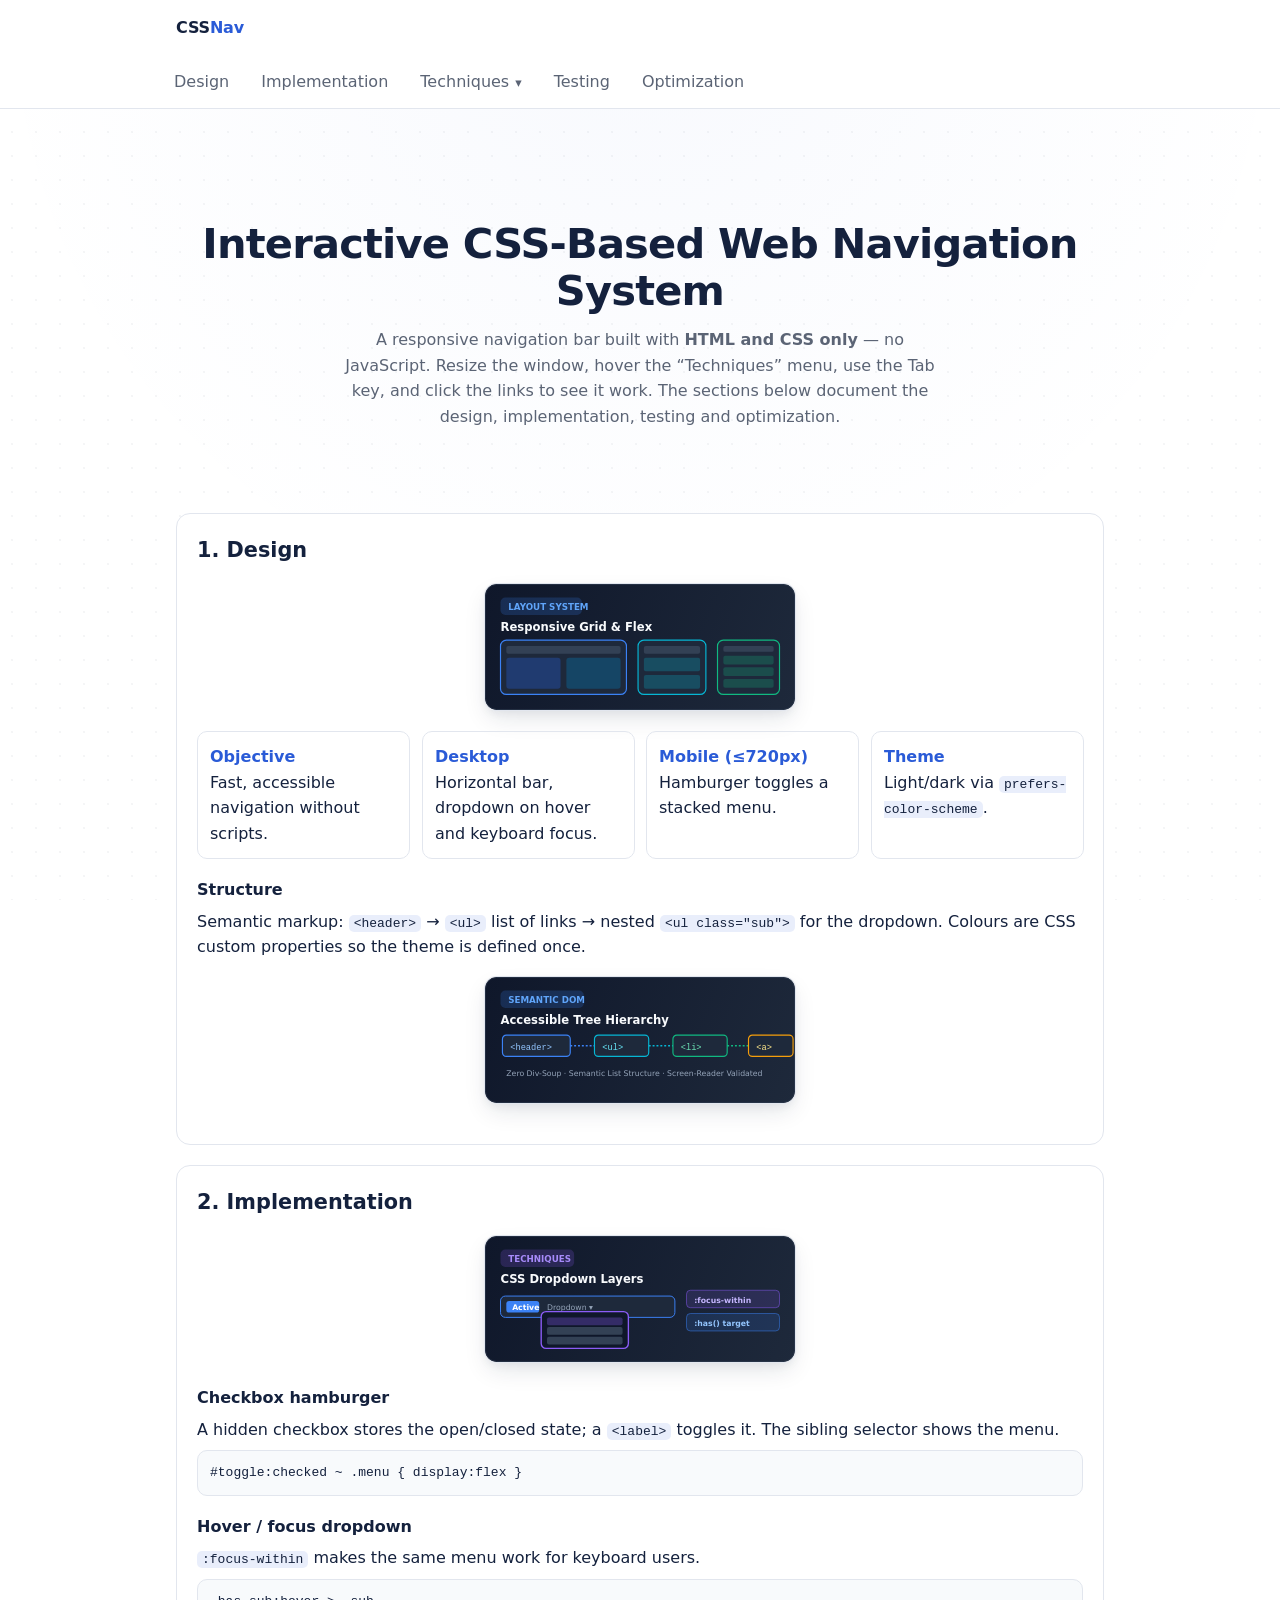
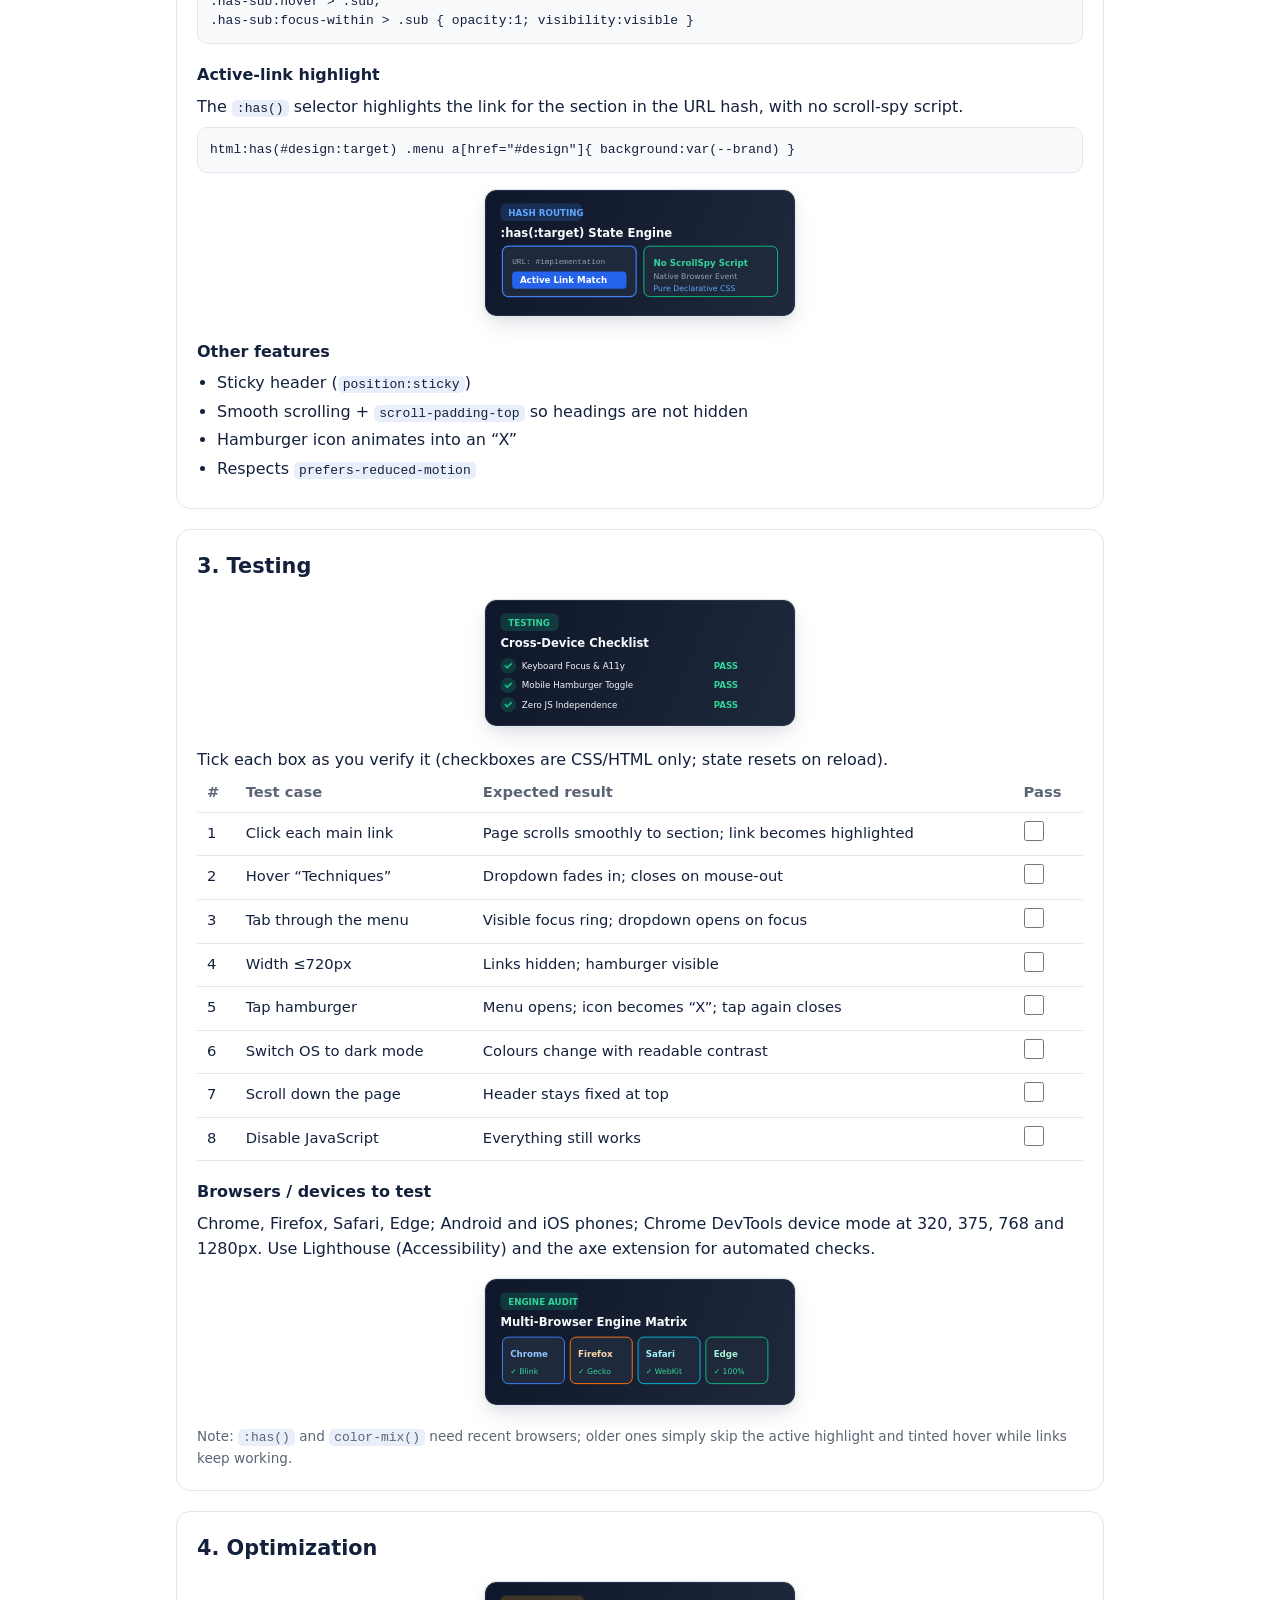
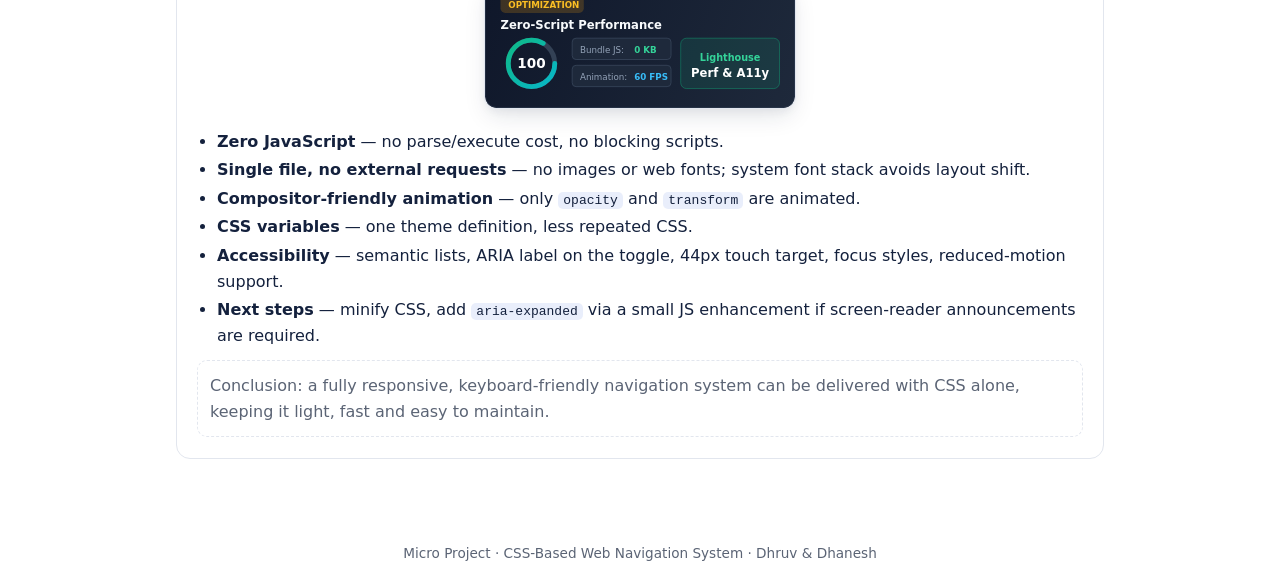
==== commit 53d4c551: "Add subtle pure-CSS background matrix and extra compact 3D visual cards" ====
--- a/index.html
+++ b/index.html
@@ -15,7 +15,7 @@
 :root[data-theme="dark"]{--bg:#ffffff;--card:#ffffff;--ink:#14213d;--muted:#5b6475;--brand:#2a5bd7;--brand-ink:#fff;--line:#e2e6ee;--ok:#1b8a4b}
 *,*::before,*::after{box-sizing:inherit}
 html{scroll-behavior:smooth;scroll-padding-top:calc(env(safe-area-inset-top,0px) + 70px)}
-body{margin:0;background:var(--bg);color:var(--ink);font:16px/1.6 system-ui,-apple-system,"Segoe UI",Roboto,sans-serif}
+body{margin:0;background-color:var(--bg);color:var(--ink);font:16px/1.6 system-ui,-apple-system,"Segoe UI",Roboto,sans-serif;background-image:radial-gradient(circle at 50% 0%,rgba(42,91,215,.035) 0%,transparent 60%),radial-gradient(rgba(20,33,61,.045) 1px,transparent 1px);background-size:100% 100%,24px 24px;background-attachment:fixed}
 a{color:inherit;text-decoration:none}
 
 
@@ -77,10 +77,12 @@
 .pill{border:1px solid var(--line);border-radius:10px;padding:12px}.pill b{display:block;color:var(--brand)}
 .demo-card{margin-top:12px;border:1px dashed var(--line);border-radius:10px;padding:12px;color:var(--muted)}
 footer{text-align:center;color:var(--muted);font-size:.85rem;padding:20px}
+.cards-3d-grid{display:grid;grid-template-columns:repeat(auto-fit,minmax(280px,1fr));gap:16px;margin:14px 0;perspective:1000px}
 .card-3d-scene{perspective:900px;display:flex;justify-content:center;align-items:center;padding:8px;margin:12px auto;max-width:340px;width:100%}
 .card-3d-scene.compact-3d{max-width:320px;padding:4px;margin:12px auto 16px}
 .card-3d{width:100%;transform-style:preserve-3d;border-radius:12px;background:#ffffff;box-shadow:0 10px 25px -4px rgba(20,33,61,0.12),0 4px 10px -2px rgba(20,33,61,0.06);transition:transform .4s cubic-bezier(.25,.8,.25,1),box-shadow .4s ease;animation:float3DTilt 5.5s ease-in-out infinite alternate;cursor:pointer;overflow:hidden;border:1px solid var(--line)}
 .card-3d:hover,.card-3d-scene:hover .card-3d{animation-play-state:paused;transform:scale(1.04) rotateX(0deg) rotateY(0deg);box-shadow:0 18px 36px -4px rgba(20,33,61,0.18),0 8px 16px -4px rgba(20,33,61,0.1)}
+.card-3d.alt-tilt{animation-delay:-2.75s}
 .card-3d svg,.card-3d img{display:block;width:100%;height:auto}
 @keyframes float3DTilt{0%{transform:rotateX(7deg) rotateY(-8deg) translateY(0px)}50%{transform:rotateX(0deg) rotateY(3deg) translateY(-5px)}100%{transform:rotateX(-7deg) rotateY(8deg) translateY(0px)}}
 .surface-3d,.tilt-3d-card{perspective:800px;transform-style:preserve-3d;transition:transform .35s cubic-bezier(.2,.8,.2,1),box-shadow .35s ease;will-change:transform}
@@ -164,6 +166,37 @@
   </div>
   <h3>Structure</h3>
   <p>Semantic markup: <code>&lt;header&gt;</code> → <code>&lt;ul&gt;</code> list of links → nested <code>&lt;ul class="sub"&gt;</code> for the dropdown. Colours are CSS custom properties so the theme is defined once.</p>
+  <div class="card-3d-scene compact-3d">
+   <div class="card-3d alt-tilt">
+    <svg class="compact-3d-svg" viewBox="0 0 320 130" width="100%" height="auto" fill="none" xmlns="http://www.w3.org/2000/svg" role="img" aria-label="Semantic Document Tree">
+     <defs>
+      <linearGradient id="treeBg" x1="0" y1="0" x2="320" y2="130" gradientUnits="userSpaceOnUse">
+       <stop offset="0%" stop-color="#0f172a"/>
+       <stop offset="100%" stop-color="#1e293b"/>
+      </linearGradient>
+     </defs>
+     <rect width="320" height="130" rx="12" fill="url(#treeBg)"/>
+     <rect x="0.5" y="0.5" width="319" height="129" rx="11.5" stroke="#334155" stroke-opacity="0.6"/>
+     <rect x="16" y="14" width="86" height="18" rx="5" fill="#3b82f6" fill-opacity="0.2"/>
+     <text x="24" y="27" fill="#60a5fa" font-family="system-ui, sans-serif" font-size="9" font-weight="700">SEMANTIC DOM</text>
+     <text x="16" y="48" fill="#f8fafc" font-family="system-ui, sans-serif" font-size="12" font-weight="700">Accessible Tree Hierarchy</text>
+     <g transform="translate(18, 60)">
+      <rect width="70" height="22" rx="4" fill="#1e293b" stroke="#3b82f6" stroke-width="1.2"/>
+      <text x="8" y="15" fill="#93c5fd" font-family="ui-monospace, monospace" font-size="9">&lt;header&gt;</text>
+      <path d="M70 11L95 11" stroke="#3b82f6" stroke-width="1.5" stroke-dasharray="2 2"/>
+      <rect x="95" width="56" height="22" rx="4" fill="#1e293b" stroke="#06b6d4" stroke-width="1.2"/>
+      <text x="103" y="15" fill="#67e8f9" font-family="ui-monospace, monospace" font-size="9">&lt;ul&gt;</text>
+      <path d="M151 11L176 11" stroke="#06b6d4" stroke-width="1.5" stroke-dasharray="2 2"/>
+      <rect x="176" width="56" height="22" rx="4" fill="#1e293b" stroke="#10b981" stroke-width="1.2"/>
+      <text x="184" y="15" fill="#6ee7b7" font-family="ui-monospace, monospace" font-size="9">&lt;li&gt;</text>
+      <path d="M232 11L254 11" stroke="#10b981" stroke-width="1.5" stroke-dasharray="2 2"/>
+      <rect x="254" width="46" height="22" rx="4" fill="#1e293b" stroke="#f59e0b" stroke-width="1.2"/>
+      <text x="262" y="15" fill="#fde68a" font-family="ui-monospace, monospace" font-size="9">&lt;a&gt;</text>
+      <text x="4" y="42" fill="#94a3b8" font-family="system-ui, sans-serif" font-size="8">Zero Div-Soup · Semantic List Structure · Screen-Reader Validated</text>
+     </g>
+    </svg>
+   </div>
+  </div>
  </section>
 
  <section id="implementation">
@@ -213,6 +246,35 @@
   <h3 id="t-active">Active-link highlight</h3>
   <p>The <code>:has()</code> selector highlights the link for the section in the URL hash, with no scroll-spy script.</p>
 <pre>html:has(#design:target) .menu a[href="#design"]{ background:var(--brand) }</pre>
+  <div class="card-3d-scene compact-3d">
+   <div class="card-3d alt-tilt">
+    <svg class="compact-3d-svg" viewBox="0 0 320 130" width="100%" height="auto" fill="none" xmlns="http://www.w3.org/2000/svg" role="img" aria-label="Active Link Hash Tracker">
+     <defs>
+      <linearGradient id="hasBg" x1="0" y1="0" x2="320" y2="130" gradientUnits="userSpaceOnUse">
+       <stop offset="0%" stop-color="#0f172a"/>
+       <stop offset="100%" stop-color="#1e293b"/>
+      </linearGradient>
+     </defs>
+     <rect width="320" height="130" rx="12" fill="url(#hasBg)"/>
+     <rect x="0.5" y="0.5" width="319" height="129" rx="11.5" stroke="#334155" stroke-opacity="0.6"/>
+     <rect x="16" y="14" width="84" height="18" rx="5" fill="#3b82f6" fill-opacity="0.2"/>
+     <text x="24" y="27" fill="#60a5fa" font-family="system-ui, sans-serif" font-size="9" font-weight="700">HASH ROUTING</text>
+     <text x="16" y="48" fill="#f8fafc" font-family="system-ui, sans-serif" font-size="12" font-weight="700">:has(:target) State Engine</text>
+     <g transform="translate(18, 58)">
+      <rect width="138" height="52" rx="6" fill="#1e293b" stroke="#3b82f6" stroke-width="1.2"/>
+      <text x="10" y="18" fill="#94a3b8" font-family="ui-monospace, monospace" font-size="8">URL: #implementation</text>
+      <rect x="10" y="26" width="118" height="18" rx="4" fill="#2563eb"/>
+      <text x="18" y="38" fill="#ffffff" font-family="system-ui, sans-serif" font-size="9" font-weight="700">Active Link Match</text>
+     </g>
+     <g transform="translate(164, 58)">
+      <rect width="138" height="52" rx="6" fill="#1e293b" stroke="#10b981" stroke-width="1"/>
+      <text x="10" y="20" fill="#34d399" font-family="system-ui, sans-serif" font-size="9" font-weight="700">No ScrollSpy Script</text>
+      <text x="10" y="34" fill="#94a3b8" font-family="system-ui, sans-serif" font-size="8">Native Browser Event</text>
+      <text x="10" y="46" fill="#60a5fa" font-family="system-ui, sans-serif" font-size="8">Pure Declarative CSS</text>
+     </g>
+    </svg>
+   </div>
+  </div>
   <h3>Other features</h3>
   <ul><li>Sticky header (<code>position:sticky</code>)</li><li>Smooth scrolling + <code>scroll-padding-top</code> so headings are not hidden</li><li>Hamburger icon animates into an “X”</li><li>Respects <code>prefers-reduced-motion</code></li></ul>
  </section>
@@ -270,6 +332,43 @@
   </table></div>
   <h3>Browsers / devices to test</h3>
   <p>Chrome, Firefox, Safari, Edge; Android and iOS phones; Chrome DevTools device mode at 320, 375, 768 and 1280px. Use Lighthouse (Accessibility) and the axe extension for automated checks.</p>
+  <div class="card-3d-scene compact-3d">
+   <div class="card-3d alt-tilt">
+    <svg class="compact-3d-svg" viewBox="0 0 320 130" width="100%" height="auto" fill="none" xmlns="http://www.w3.org/2000/svg" role="img" aria-label="Browser Engine Compatibility Matrix">
+     <defs>
+      <linearGradient id="engBg" x1="0" y1="0" x2="320" y2="130" gradientUnits="userSpaceOnUse">
+       <stop offset="0%" stop-color="#0f172a"/>
+       <stop offset="100%" stop-color="#1e293b"/>
+      </linearGradient>
+     </defs>
+     <rect width="320" height="130" rx="12" fill="url(#engBg)"/>
+     <rect x="0.5" y="0.5" width="319" height="129" rx="11.5" stroke="#334155" stroke-opacity="0.6"/>
+     <rect x="16" y="14" width="80" height="18" rx="5" fill="#10b981" fill-opacity="0.2"/>
+     <text x="24" y="27" fill="#34d399" font-family="system-ui, sans-serif" font-size="9" font-weight="700">ENGINE AUDIT</text>
+     <text x="16" y="48" fill="#f8fafc" font-family="system-ui, sans-serif" font-size="12" font-weight="700">Multi-Browser Engine Matrix</text>
+     <g transform="translate(18, 60)">
+      <rect width="64" height="48" rx="6" fill="#1e293b" stroke="#3b82f6" stroke-width="1"/>
+      <text x="8" y="20" fill="#93c5fd" font-family="system-ui, sans-serif" font-size="9" font-weight="700">Chrome</text>
+      <text x="8" y="38" fill="#34d399" font-family="system-ui, sans-serif" font-size="8">✓ Blink</text>
+     </g>
+     <g transform="translate(88, 60)">
+      <rect width="64" height="48" rx="6" fill="#1e293b" stroke="#f97316" stroke-width="1"/>
+      <text x="8" y="20" fill="#fed7aa" font-family="system-ui, sans-serif" font-size="9" font-weight="700">Firefox</text>
+      <text x="8" y="38" fill="#34d399" font-family="system-ui, sans-serif" font-size="8">✓ Gecko</text>
+     </g>
+     <g transform="translate(158, 60)">
+      <rect width="64" height="48" rx="6" fill="#1e293b" stroke="#06b6d4" stroke-width="1"/>
+      <text x="8" y="20" fill="#a5f3fc" font-family="system-ui, sans-serif" font-size="9" font-weight="700">Safari</text>
+      <text x="8" y="38" fill="#34d399" font-family="system-ui, sans-serif" font-size="8">✓ WebKit</text>
+     </g>
+     <g transform="translate(228, 60)">
+      <rect width="64" height="48" rx="6" fill="#1e293b" stroke="#10b981" stroke-width="1"/>
+      <text x="8" y="20" fill="#a7f3d0" font-family="system-ui, sans-serif" font-size="9" font-weight="700">Edge</text>
+      <text x="8" y="38" fill="#34d399" font-family="system-ui, sans-serif" font-size="8">✓ 100%</text>
+     </g>
+    </svg>
+   </div>
+  </div>
   <p class="tick">Note: <code>:has()</code> and <code>color-mix()</code> need recent browsers; older ones simply skip the active highlight and tinted hover while links keep working.</p>
  </section>
 
--- a/style.css
+++ b/style.css
@@ -19,7 +19,13 @@
 body {
   font-family: Arial, sans-serif;
   color: var(--text);
-  background: var(--light);
+  background-color: var(--light, #ffffff);
+  background-image: 
+    radial-gradient(circle at 50% 0%, rgba(37, 99, 235, 0.035) 0%, transparent 60%),
+    radial-gradient(rgba(20, 33, 61, 0.045) 1px, transparent 1px);
+  background-size: 100% 100%, 24px 24px;
+  background-position: 0 0, 0 0;
+  background-attachment: fixed;
 }
 
 @media (prefers-color-scheme: dark) {
@@ -32,7 +38,7 @@
     --line: #e2e6ee;
   }
   body {
-    background: #ffffff !important;
+    background-color: #ffffff !important;
     color: #14213d !important;
   }
 }
@@ -79,6 +85,14 @@
 /* =========================================================
    Compact Pure CSS 3D Animated Graphics & Depth Utilities
    ========================================================= */
+
+.cards-3d-grid {
+  display: grid;
+  grid-template-columns: repeat(auto-fit, minmax(280px, 1fr));
+  gap: 16px;
+  margin: 14px 0;
+  perspective: 1000px;
+}
 
 .card-3d-scene {
   perspective: 900px;
@@ -136,6 +150,10 @@
   }
 }
 
+.card-3d.alt-tilt {
+  animation-delay: -2.75s;
+}
+
 /* Lightweight 3D Depth Utilities for Content Panels, Cards, and Feature Blocks */
 .surface-3d,
 .tilt-3d-card {
@@ -168,14 +186,14 @@
 }
 
 .hero {
-  min-height: 50vh;
+  min-height: 40vh;
   display: flex;
   flex-direction: column;
   justify-content: center;
   align-items: center;
   text-align: center;
   padding: 40px 8%;
-  background: #ffffff;
+  background: transparent;
 }
 
 .hero h1 {
@@ -204,9 +222,12 @@
 }
 
 .content {
-  min-height: 30vh;
-  padding: 40px 10%;
+  min-height: 25vh;
+  padding: 36px 10%;
   text-align: center;
+  background: rgba(255, 255, 255, 0.85);
+  backdrop-filter: blur(8px);
+  border-bottom: 1px solid var(--line);
 }
 
 .content h2 {
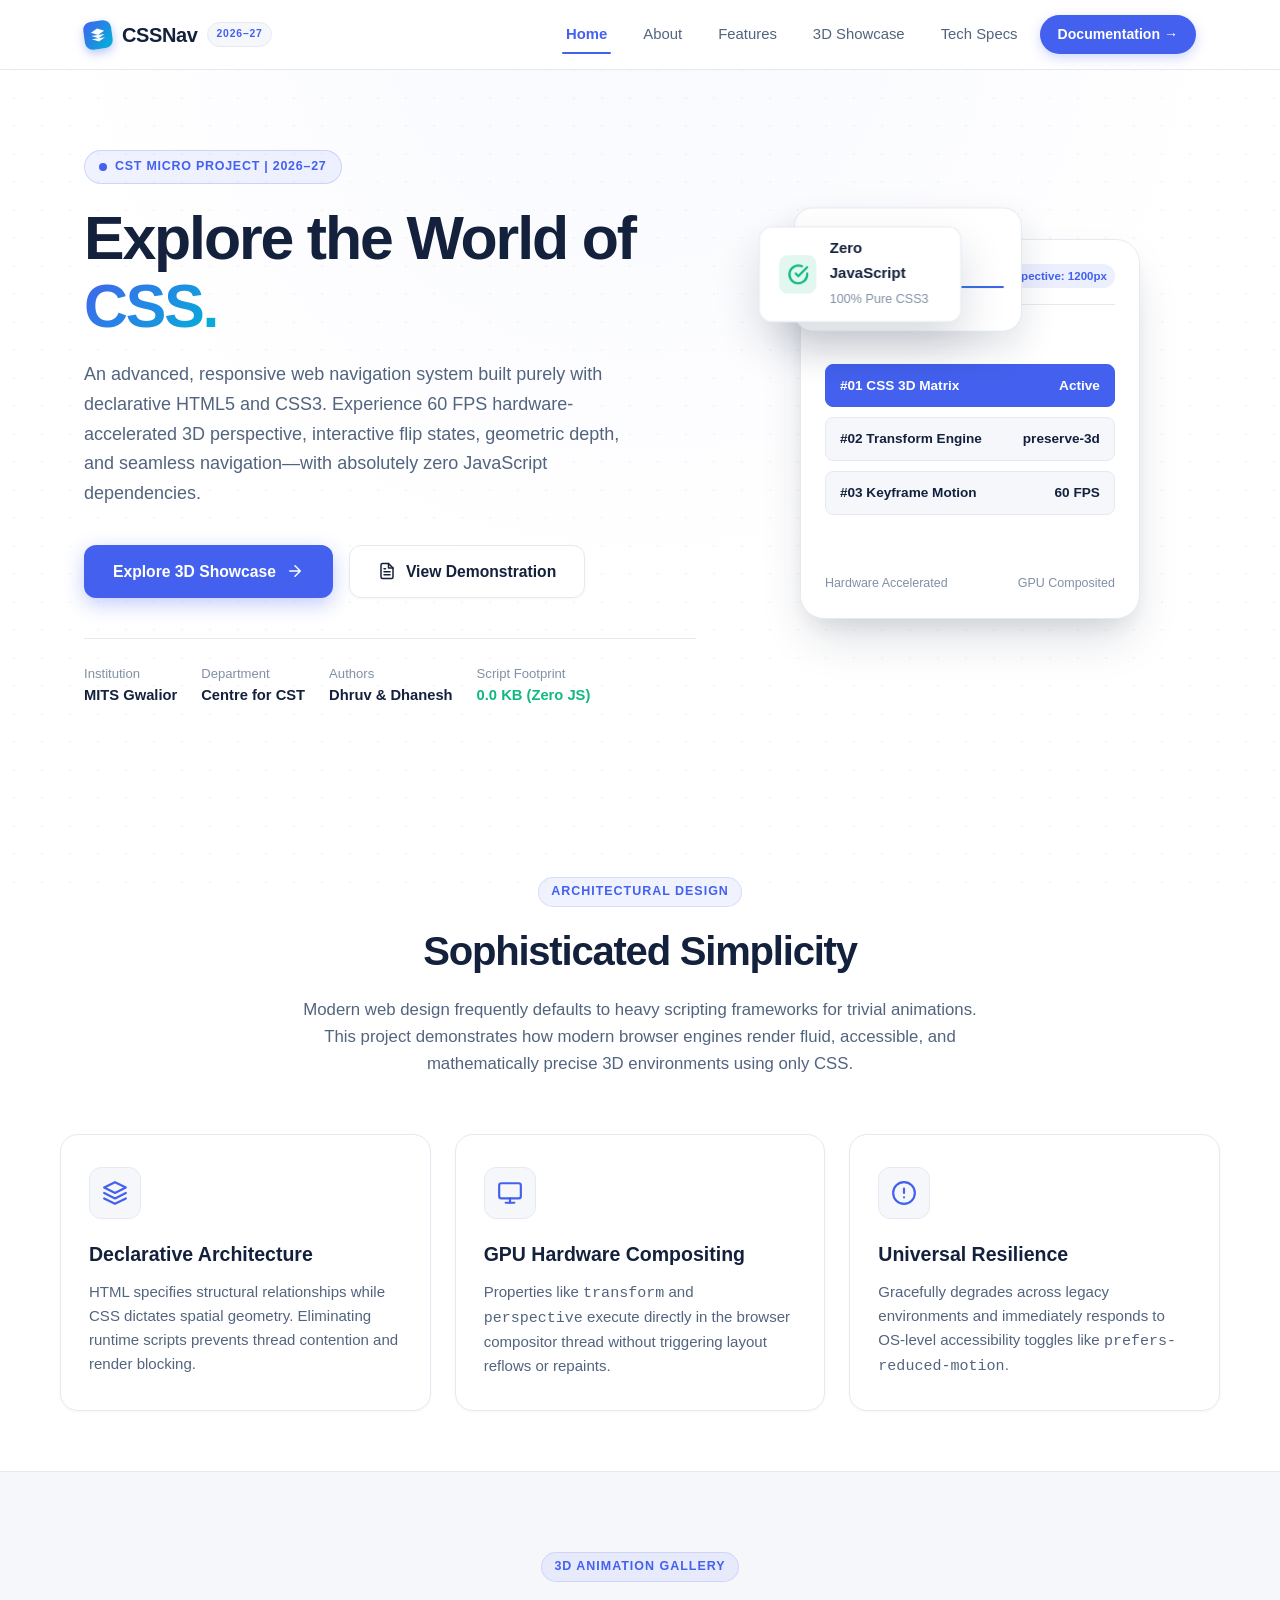
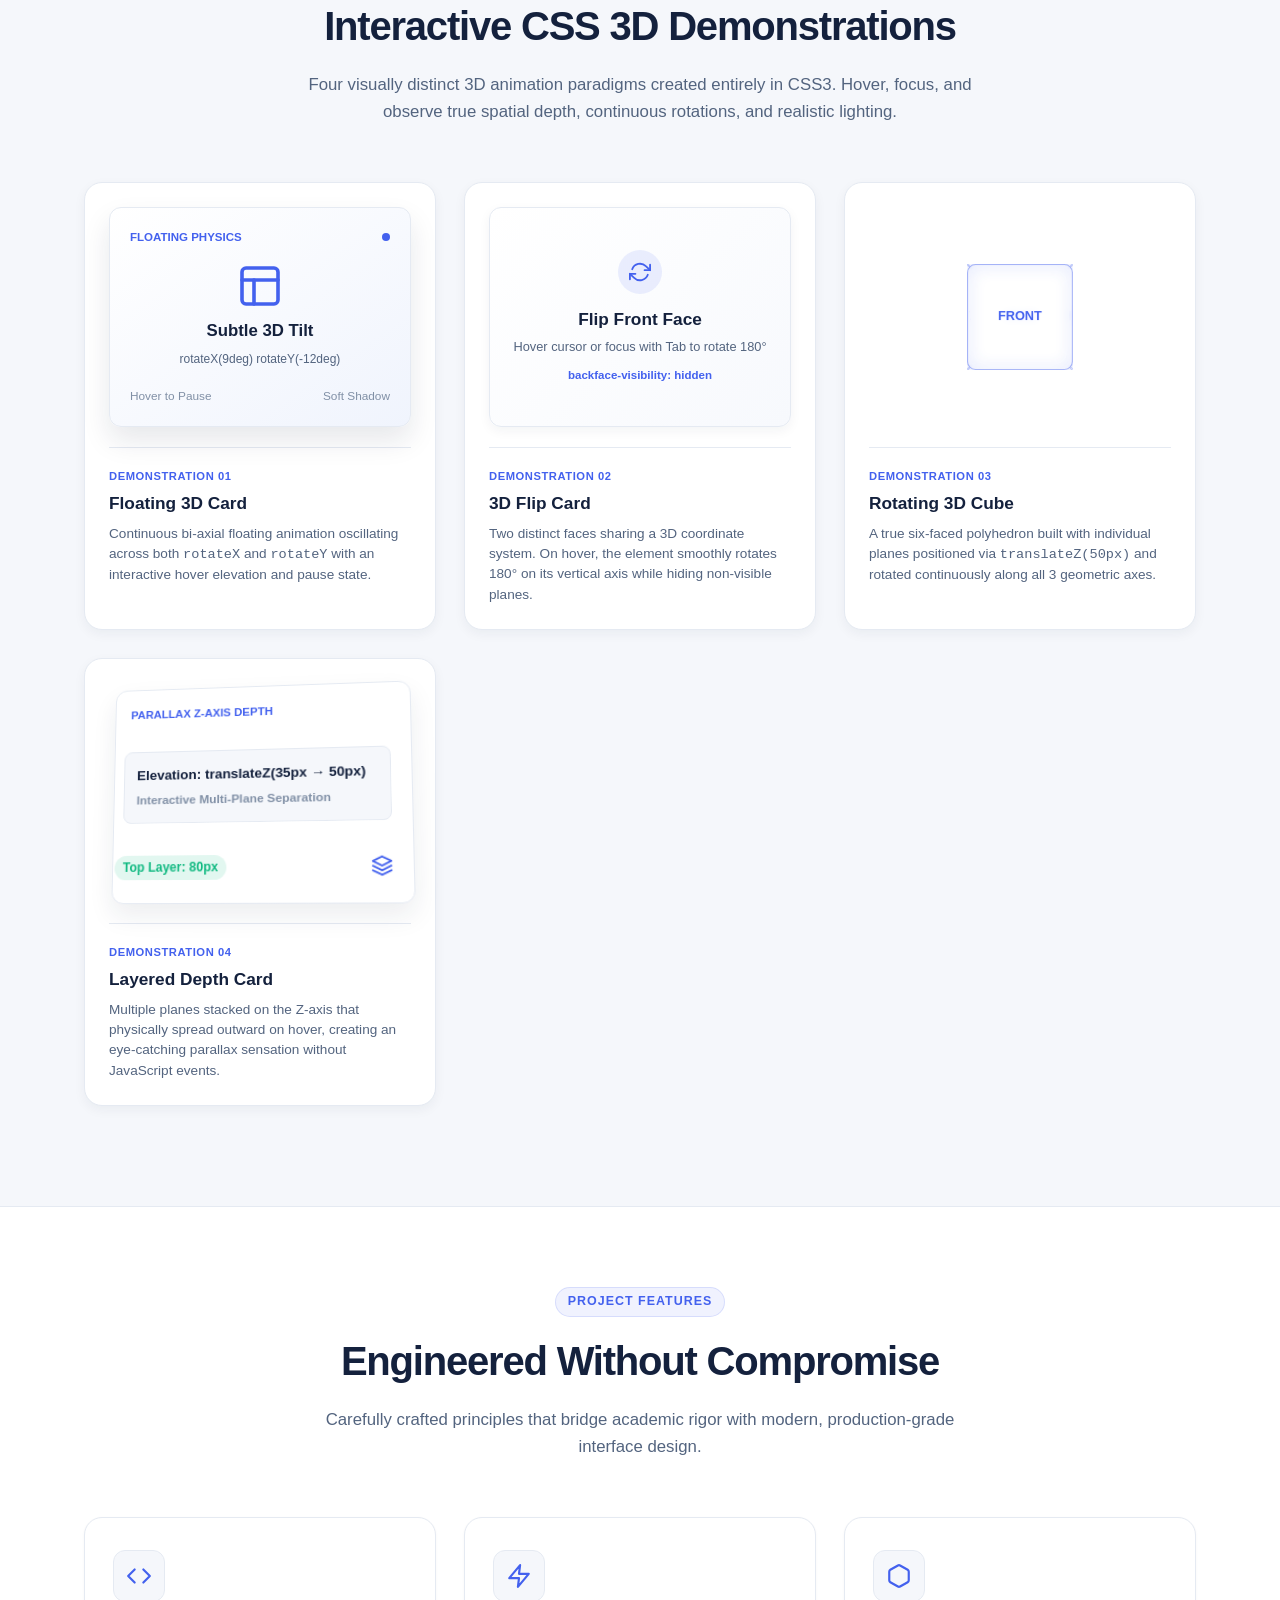
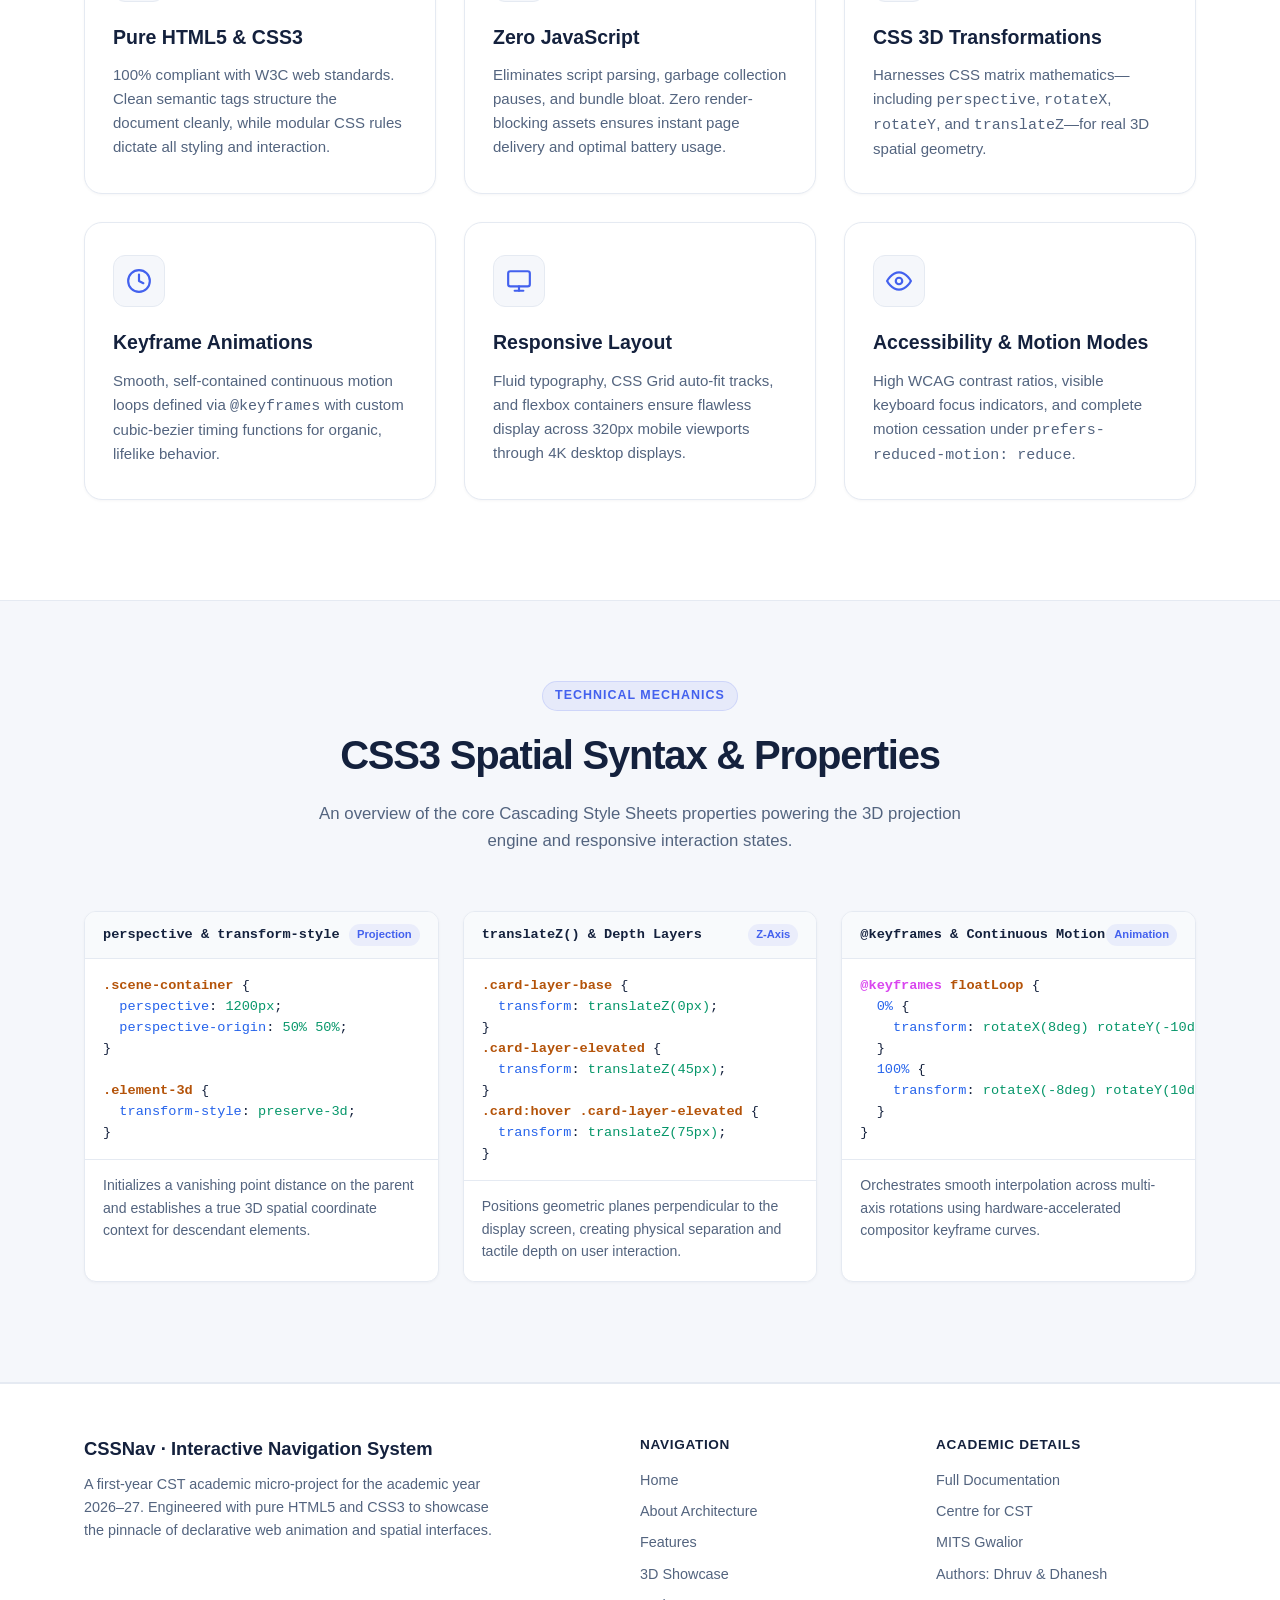
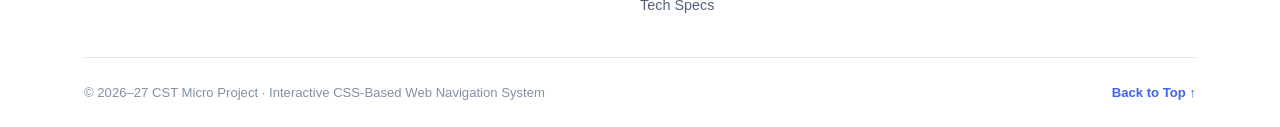
==== commit 73a6242c: "Complete premium UI/UX redesign with pure CSS 3D showcase and academic documentation" ====
--- a/index.html
+++ b/index.html
@@ -1,429 +1,486 @@
 <!DOCTYPE html>
 <html lang="en" data-theme="light">
 <head>
-<meta charset="utf-8">
-<meta name="viewport" content="width=device-width, initial-scale=1, viewport-fit=cover">
-<title>Interactive CSS-Based Web Navigation System</title>
-<link rel="stylesheet" href="style.css">
-<style>
-:root{box-sizing:border-box;padding-top:env(safe-area-inset-top,0px);padding-bottom:env(safe-area-inset-bottom,0px);
---bg:#ffffff;--card:#ffffff;--ink:#14213d;--muted:#5b6475;--brand:#2a5bd7;--brand-ink:#fff;--line:#e2e6ee;--ok:#1b8a4b}
-@media (prefers-color-scheme:dark){
-  :root:not([data-theme="light"]){--bg:#ffffff;--card:#ffffff;--ink:#14213d;--muted:#5b6475;--brand:#2a5bd7;--brand-ink:#fff;--line:#e2e6ee;--ok:#1b8a4b}
-  :root{--bg:#ffffff;--card:#ffffff;--ink:#14213d;--muted:#5b6475;--brand:#2a5bd7;--brand-ink:#fff;--line:#e2e6ee;--ok:#1b8a4b}
-}
-:root[data-theme="dark"]{--bg:#ffffff;--card:#ffffff;--ink:#14213d;--muted:#5b6475;--brand:#2a5bd7;--brand-ink:#fff;--line:#e2e6ee;--ok:#1b8a4b}
-*,*::before,*::after{box-sizing:inherit}
-html{scroll-behavior:smooth;scroll-padding-top:calc(env(safe-area-inset-top,0px) + 70px)}
-body{margin:0;background-color:var(--bg);color:var(--ink);font:16px/1.6 system-ui,-apple-system,"Segoe UI",Roboto,sans-serif;background-image:radial-gradient(circle at 50% 0%,rgba(42,91,215,.035) 0%,transparent 60%),radial-gradient(rgba(20,33,61,.045) 1px,transparent 1px);background-size:100% 100%,24px 24px;background-attachment:fixed}
-a{color:inherit;text-decoration:none}
-
-
-.nav{position:sticky;top:env(safe-area-inset-top,0px);z-index:10;background:var(--card);border-bottom:1px solid var(--line)}
-.bar{max-width:960px;margin:auto;padding:0 16px;display:flex;align-items:center;justify-content:space-between;min-height:56px}
-.brand{font-weight:700;letter-spacing:-.01em}.brand b{color:var(--brand)}
-#toggle{position:absolute;opacity:0;pointer-events:none}
-.burger{display:none;width:44px;height:44px;place-items:center;cursor:pointer;border-radius:8px}
-.burger span,.burger span::before,.burger span::after{display:block;width:22px;height:2px;background:var(--ink);border-radius:2px;transition:transform .25s,opacity .25s;content:"";position:relative}
-.burger span::before{position:absolute;top:-7px}.burger span::after{position:absolute;top:7px}
-#toggle:checked~.bar .burger span{background:transparent}
-#toggle:checked~.bar .burger span::before{transform:translateY(7px) rotate(45deg)}
-#toggle:checked~.bar .burger span::after{transform:translateY(-7px) rotate(-45deg)}
-#toggle:focus-visible~.bar .burger{outline:2px solid var(--brand)}
-
-.menu{list-style:none;margin:0;padding:0;display:flex;gap:4px}
-.menu>li{position:relative}
-.menu a,.menu .dd-label{display:block;padding:10px 14px;border-radius:8px;color:var(--muted);font-weight:500;transition:background .2s,color .2s}
-.menu a:hover,.menu a:focus-visible,.menu li:focus-within>.dd-label{background:color-mix(in srgb,var(--brand) 12%,transparent);color:var(--ink);outline:none}
-.dd-label::after{content:"▾";margin-left:6px;font-size:.8em}
-.sub{list-style:none;margin:0;padding:6px;position:absolute;left:0;top:100%;min-width:190px;background:var(--card);border:1px solid var(--line);border-radius:10px;box-shadow:0 10px 30px rgba(0,0,0,.12);
-opacity:0;visibility:hidden;transform:translateY(6px);transition:opacity .2s,transform .2s,visibility .2s}
-.has-sub:hover>.sub,.has-sub:focus-within>.sub{opacity:1;visibility:visible;transform:none}
-
-
-html:has(#design:target) .menu a[href="#design"],
-html:has(#implementation:target) .menu a[href="#implementation"],
-html:has(#testing:target) .menu a[href="#testing"],
-html:has(#optimization:target) .menu a[href="#optimization"]{background:var(--brand);color:var(--brand-ink)}
-
-@media (max-width:720px){
- .burger{display:grid}
- .menu{position:absolute;left:0;right:0;top:100%;flex-direction:column;background:var(--card);border-bottom:1px solid var(--line);padding:8px 16px 14px;
-  display:none}
- #toggle:checked~.menu{display:flex}
- .sub{position:static;opacity:1;visibility:visible;transform:none;box-shadow:none;border:0;padding:0 0 0 14px;min-width:0}
- .dd-label::after{content:""}
-}
-
-
-main{max-width:960px;margin:auto;padding:24px 16px 64px}
-.hero{padding:32px 0 8px}
-.hero h1{font-size:clamp(1.7rem,5vw,2.6rem);line-height:1.15;margin:0 0 12px;letter-spacing:-.02em}
-.hero p{color:var(--muted);max-width:60ch;margin:0}
-section{background:var(--card);border:1px solid var(--line);border-radius:14px;padding:20px;margin-top:20px}
-section:target{border-color:var(--brand)}
-h2{margin:0 0 10px;font-size:1.3rem}h3{margin:18px 0 6px;font-size:1rem}
-ul,ol{padding-left:20px;margin:6px 0}li{margin:3px 0}
-code,pre{font:13px/1.5 ui-monospace,Menlo,Consolas,monospace}
-code{background:color-mix(in srgb,var(--brand) 10%,transparent);padding:1px 5px;border-radius:5px}
-pre{background:#f8fafc;border:1px solid var(--line);border-radius:10px;padding:12px;overflow-x:auto;margin:8px 0}
-.scroll{overflow-x:auto}
-table{border-collapse:collapse;width:100%;min-width:560px;font-size:.92rem}
-th,td{text-align:left;padding:8px 10px;border-bottom:1px solid var(--line);vertical-align:top}
-th{color:var(--muted);font-weight:600}
-td input{width:20px;height:20px;accent-color:var(--ok)}
-.tick{font-size:.85rem;color:var(--muted);margin-top:6px}
-.grid{display:grid;grid-template-columns:repeat(auto-fit,minmax(200px,1fr));gap:12px}
-.pill{border:1px solid var(--line);border-radius:10px;padding:12px}.pill b{display:block;color:var(--brand)}
-.demo-card{margin-top:12px;border:1px dashed var(--line);border-radius:10px;padding:12px;color:var(--muted)}
-footer{text-align:center;color:var(--muted);font-size:.85rem;padding:20px}
-.cards-3d-grid{display:grid;grid-template-columns:repeat(auto-fit,minmax(280px,1fr));gap:16px;margin:14px 0;perspective:1000px}
-.card-3d-scene{perspective:900px;display:flex;justify-content:center;align-items:center;padding:8px;margin:12px auto;max-width:340px;width:100%}
-.card-3d-scene.compact-3d{max-width:320px;padding:4px;margin:12px auto 16px}
-.card-3d{width:100%;transform-style:preserve-3d;border-radius:12px;background:#ffffff;box-shadow:0 10px 25px -4px rgba(20,33,61,0.12),0 4px 10px -2px rgba(20,33,61,0.06);transition:transform .4s cubic-bezier(.25,.8,.25,1),box-shadow .4s ease;animation:float3DTilt 5.5s ease-in-out infinite alternate;cursor:pointer;overflow:hidden;border:1px solid var(--line)}
-.card-3d:hover,.card-3d-scene:hover .card-3d{animation-play-state:paused;transform:scale(1.04) rotateX(0deg) rotateY(0deg);box-shadow:0 18px 36px -4px rgba(20,33,61,0.18),0 8px 16px -4px rgba(20,33,61,0.1)}
-.card-3d.alt-tilt{animation-delay:-2.75s}
-.card-3d svg,.card-3d img{display:block;width:100%;height:auto}
-@keyframes float3DTilt{0%{transform:rotateX(7deg) rotateY(-8deg) translateY(0px)}50%{transform:rotateX(0deg) rotateY(3deg) translateY(-5px)}100%{transform:rotateX(-7deg) rotateY(8deg) translateY(0px)}}
-.surface-3d,.tilt-3d-card{perspective:800px;transform-style:preserve-3d;transition:transform .35s cubic-bezier(.2,.8,.2,1),box-shadow .35s ease;will-change:transform}
-.surface-3d:hover,.tilt-3d-card:hover{transform:perspective(800px) translateY(-3px) rotateX(2deg) rotateY(-2deg);box-shadow:0 12px 24px rgba(20,33,61,.08),0 4px 10px rgba(20,33,61,.05)}
-@media (prefers-reduced-motion:reduce){html{scroll-behavior:auto}*{transition:none!important}.card-3d,.surface-3d,.tilt-3d-card{animation:none!important;transform:none!important;transition:none!important}.card-3d:hover,.card-3d-scene:hover .card-3d,.surface-3d:hover,.tilt-3d-card:hover{transform:none!important}}
-</style>
+  <meta charset="utf-8">
+  <meta name="viewport" content="width=device-width, initial-scale=1, viewport-fit=cover">
+  <title>Interactive CSS-Based Web Navigation System | CST Micro Project 2026–27</title>
+  <meta name="description" content="A premium responsive multi-page website demonstrating advanced CSS3 3D transformations, keyframe animations, and zero-JS navigation.">
+  <link rel="stylesheet" href="style.css">
 </head>
 <body>
 
-<header class="nav">
- <input type="checkbox" id="toggle" aria-label="Toggle navigation menu">
- <div class="bar">
-  <a class="brand" href="#top">CSS<b>Nav</b></a>
-  <label class="burger" for="toggle" aria-hidden="true"><span></span></label>
- </div>
- <!-- menu is a sibling of the checkbox so :checked~.menu works -->
- <ul class="menu" style="max-width:960px;margin:auto" role="list">
-  <li><a href="#design">Design</a></li>
-  <li><a href="#implementation">Implementation</a></li>
-  <li class="has-sub"><span class="dd-label" tabindex="0">Techniques</span>
-   <ul class="sub">
-    <li><a href="#t-hamburger">Checkbox hamburger</a></li>
-    <li><a href="#t-dropdown">Hover/focus dropdown</a></li>
-    <li><a href="#t-active">:has() active state</a></li>
-   </ul>
-  </li>
-  <li><a href="#testing">Testing</a></li>
-  <li><a href="#optimization">Optimization</a></li>
- </ul>
-</header>
-
-<main id="top">
- <div class="hero">
-  <h1>Interactive CSS-Based Web Navigation System</h1>
-  <p>A responsive navigation bar built with <strong>HTML and CSS only</strong> — no JavaScript. Resize the window, hover the “Techniques” menu, use the Tab key, and click the links to see it work. The sections below document the design, implementation, testing and optimization.</p>
- </div>
-
- <section id="design">
-  <h2>1. Design</h2>
-  <div class="card-3d-scene compact-3d">
-   <div class="card-3d">
-    <svg class="compact-3d-svg" viewBox="0 0 320 130" width="100%" height="auto" fill="none" xmlns="http://www.w3.org/2000/svg" role="img" aria-label="Responsive Layout Grid">
-     <defs>
-      <linearGradient id="desBg" x1="0" y1="0" x2="320" y2="130" gradientUnits="userSpaceOnUse">
-       <stop offset="0%" stop-color="#0f172a"/>
-       <stop offset="100%" stop-color="#1e293b"/>
-      </linearGradient>
-     </defs>
-     <rect width="320" height="130" rx="12" fill="url(#desBg)"/>
-     <rect x="0.5" y="0.5" width="319" height="129" rx="11.5" stroke="#334155" stroke-opacity="0.6"/>
-     <rect x="16" y="14" width="84" height="18" rx="5" fill="#3b82f6" fill-opacity="0.2"/>
-     <text x="24" y="27" fill="#60a5fa" font-family="system-ui, sans-serif" font-size="9" font-weight="700">LAYOUT SYSTEM</text>
-     <text x="16" y="48" fill="#f8fafc" font-family="system-ui, sans-serif" font-size="12" font-weight="700">Responsive Grid &amp; Flex</text>
-     <g transform="translate(16, 58)">
-      <rect width="130" height="56" rx="6" fill="#1e293b" stroke="#3b82f6" stroke-width="1.2"/>
-      <rect x="6" y="6" width="118" height="8" rx="2" fill="#334155"/>
-      <rect x="6" y="18" width="56" height="32" rx="3" fill="#2563eb" fill-opacity="0.3"/>
-      <rect x="68" y="18" width="56" height="32" rx="3" fill="#0284c7" fill-opacity="0.3"/>
-     </g>
-     <g transform="translate(158, 58)">
-      <rect width="70" height="56" rx="6" fill="#1e293b" stroke="#06b6d4" stroke-width="1.2"/>
-      <rect x="6" y="6" width="58" height="8" rx="2" fill="#334155"/>
-      <rect x="6" y="18" width="58" height="14" rx="2" fill="#06b6d4" fill-opacity="0.25"/>
-      <rect x="6" y="36" width="58" height="14" rx="2" fill="#06b6d4" fill-opacity="0.25"/>
-     </g>
-     <g transform="translate(240, 58)">
-      <rect width="64" height="56" rx="6" fill="#1e293b" stroke="#10b981" stroke-width="1.2"/>
-      <rect x="6" y="6" width="52" height="6" rx="2" fill="#334155"/>
-      <rect x="6" y="16" width="52" height="9" rx="2" fill="#10b981" fill-opacity="0.25"/>
-      <rect x="6" y="28" width="52" height="9" rx="2" fill="#10b981" fill-opacity="0.25"/>
-      <rect x="6" y="40" width="52" height="9" rx="2" fill="#10b981" fill-opacity="0.25"/>
-     </g>
-    </svg>
-   </div>
-  </div>
-  <div class="grid">
-   <div class="pill surface-3d"><b>Objective</b>Fast, accessible navigation without scripts.</div>
-   <div class="pill surface-3d"><b>Desktop</b>Horizontal bar, dropdown on hover and keyboard focus.</div>
-   <div class="pill surface-3d"><b>Mobile (≤720px)</b>Hamburger toggles a stacked menu.</div>
-   <div class="pill surface-3d"><b>Theme</b>Light/dark via <code>prefers-color-scheme</code>.</div>
-  </div>
-  <h3>Structure</h3>
-  <p>Semantic markup: <code>&lt;header&gt;</code> → <code>&lt;ul&gt;</code> list of links → nested <code>&lt;ul class="sub"&gt;</code> for the dropdown. Colours are CSS custom properties so the theme is defined once.</p>
-  <div class="card-3d-scene compact-3d">
-   <div class="card-3d alt-tilt">
-    <svg class="compact-3d-svg" viewBox="0 0 320 130" width="100%" height="auto" fill="none" xmlns="http://www.w3.org/2000/svg" role="img" aria-label="Semantic Document Tree">
-     <defs>
-      <linearGradient id="treeBg" x1="0" y1="0" x2="320" y2="130" gradientUnits="userSpaceOnUse">
-       <stop offset="0%" stop-color="#0f172a"/>
-       <stop offset="100%" stop-color="#1e293b"/>
-      </linearGradient>
-     </defs>
-     <rect width="320" height="130" rx="12" fill="url(#treeBg)"/>
-     <rect x="0.5" y="0.5" width="319" height="129" rx="11.5" stroke="#334155" stroke-opacity="0.6"/>
-     <rect x="16" y="14" width="86" height="18" rx="5" fill="#3b82f6" fill-opacity="0.2"/>
-     <text x="24" y="27" fill="#60a5fa" font-family="system-ui, sans-serif" font-size="9" font-weight="700">SEMANTIC DOM</text>
-     <text x="16" y="48" fill="#f8fafc" font-family="system-ui, sans-serif" font-size="12" font-weight="700">Accessible Tree Hierarchy</text>
-     <g transform="translate(18, 60)">
-      <rect width="70" height="22" rx="4" fill="#1e293b" stroke="#3b82f6" stroke-width="1.2"/>
-      <text x="8" y="15" fill="#93c5fd" font-family="ui-monospace, monospace" font-size="9">&lt;header&gt;</text>
-      <path d="M70 11L95 11" stroke="#3b82f6" stroke-width="1.5" stroke-dasharray="2 2"/>
-      <rect x="95" width="56" height="22" rx="4" fill="#1e293b" stroke="#06b6d4" stroke-width="1.2"/>
-      <text x="103" y="15" fill="#67e8f9" font-family="ui-monospace, monospace" font-size="9">&lt;ul&gt;</text>
-      <path d="M151 11L176 11" stroke="#06b6d4" stroke-width="1.5" stroke-dasharray="2 2"/>
-      <rect x="176" width="56" height="22" rx="4" fill="#1e293b" stroke="#10b981" stroke-width="1.2"/>
-      <text x="184" y="15" fill="#6ee7b7" font-family="ui-monospace, monospace" font-size="9">&lt;li&gt;</text>
-      <path d="M232 11L254 11" stroke="#10b981" stroke-width="1.5" stroke-dasharray="2 2"/>
-      <rect x="254" width="46" height="22" rx="4" fill="#1e293b" stroke="#f59e0b" stroke-width="1.2"/>
-      <text x="262" y="15" fill="#fde68a" font-family="ui-monospace, monospace" font-size="9">&lt;a&gt;</text>
-      <text x="4" y="42" fill="#94a3b8" font-family="system-ui, sans-serif" font-size="8">Zero Div-Soup · Semantic List Structure · Screen-Reader Validated</text>
-     </g>
-    </svg>
-   </div>
-  </div>
- </section>
-
- <section id="implementation">
-  <h2>2. Implementation</h2>
-  <div class="card-3d-scene compact-3d">
-   <div class="card-3d">
-    <svg class="compact-3d-svg" viewBox="0 0 320 130" width="100%" height="auto" fill="none" xmlns="http://www.w3.org/2000/svg" role="img" aria-label="CSS Dropdown Layers">
-     <defs>
-      <linearGradient id="techBg" x1="0" y1="0" x2="320" y2="130" gradientUnits="userSpaceOnUse">
-       <stop offset="0%" stop-color="#0f172a"/>
-       <stop offset="100%" stop-color="#1e293b"/>
-      </linearGradient>
-     </defs>
-     <rect width="320" height="130" rx="12" fill="url(#techBg)"/>
-     <rect x="0.5" y="0.5" width="319" height="129" rx="11.5" stroke="#334155" stroke-opacity="0.6"/>
-     <rect x="16" y="14" width="76" height="18" rx="5" fill="#8b5cf6" fill-opacity="0.2"/>
-     <text x="24" y="27" fill="#a78bfa" font-family="system-ui, sans-serif" font-size="9" font-weight="700">TECHNIQUES</text>
-     <text x="16" y="48" fill="#f8fafc" font-family="system-ui, sans-serif" font-size="12" font-weight="700">CSS Dropdown Layers</text>
-     <g transform="translate(16, 62)">
-      <rect width="180" height="22" rx="5" fill="#1e293b" stroke="#3b82f6" stroke-width="1"/>
-      <rect x="6" y="5" width="34" height="12" rx="3" fill="#3b82f6"/>
-      <text x="12" y="14" fill="#ffffff" font-family="system-ui, sans-serif" font-size="8" font-weight="600">Active</text>
-      <text x="48" y="14" fill="#94a3b8" font-family="system-ui, sans-serif" font-size="8">Dropdown ▾</text>
-      <g transform="translate(42, 16)">
-       <rect width="90" height="38" rx="5" fill="#0f172a" stroke="#8b5cf6" stroke-width="1.4"/>
-       <rect x="6" y="6" width="78" height="8" rx="2" fill="#8b5cf6" fill-opacity="0.3"/>
-       <rect x="6" y="16" width="78" height="8" rx="2" fill="#334155"/>
-       <rect x="6" y="26" width="78" height="8" rx="2" fill="#334155"/>
-      </g>
-     </g>
-     <g transform="translate(208, 56)">
-      <rect width="96" height="18" rx="4" fill="#8b5cf6" fill-opacity="0.15" stroke="#8b5cf6" stroke-opacity="0.5"/>
-      <text x="8" y="13" fill="#c4b5fd" font-family="system-ui, sans-serif" font-size="8" font-weight="600">:focus-within</text>
-      <rect y="24" width="96" height="18" rx="4" fill="#3b82f6" fill-opacity="0.15" stroke="#3b82f6" stroke-opacity="0.5"/>
-      <text x="8" y="37" fill="#93c5fd" font-family="system-ui, sans-serif" font-size="8" font-weight="600">:has() target</text>
-     </g>
-    </svg>
-   </div>
-  </div>
-  <h3 id="t-hamburger">Checkbox hamburger</h3>
-  <p>A hidden checkbox stores the open/closed state; a <code>&lt;label&gt;</code> toggles it. The sibling selector shows the menu.</p>
-<pre>#toggle:checked ~ .menu { display:flex }</pre>
-  <h3 id="t-dropdown">Hover / focus dropdown</h3>
-  <p><code>:focus-within</code> makes the same menu work for keyboard users.</p>
-<pre>.has-sub:hover > .sub,
-.has-sub:focus-within > .sub { opacity:1; visibility:visible }</pre>
-  <h3 id="t-active">Active-link highlight</h3>
-  <p>The <code>:has()</code> selector highlights the link for the section in the URL hash, with no scroll-spy script.</p>
-<pre>html:has(#design:target) .menu a[href="#design"]{ background:var(--brand) }</pre>
-  <div class="card-3d-scene compact-3d">
-   <div class="card-3d alt-tilt">
-    <svg class="compact-3d-svg" viewBox="0 0 320 130" width="100%" height="auto" fill="none" xmlns="http://www.w3.org/2000/svg" role="img" aria-label="Active Link Hash Tracker">
-     <defs>
-      <linearGradient id="hasBg" x1="0" y1="0" x2="320" y2="130" gradientUnits="userSpaceOnUse">
-       <stop offset="0%" stop-color="#0f172a"/>
-       <stop offset="100%" stop-color="#1e293b"/>
-      </linearGradient>
-     </defs>
-     <rect width="320" height="130" rx="12" fill="url(#hasBg)"/>
-     <rect x="0.5" y="0.5" width="319" height="129" rx="11.5" stroke="#334155" stroke-opacity="0.6"/>
-     <rect x="16" y="14" width="84" height="18" rx="5" fill="#3b82f6" fill-opacity="0.2"/>
-     <text x="24" y="27" fill="#60a5fa" font-family="system-ui, sans-serif" font-size="9" font-weight="700">HASH ROUTING</text>
-     <text x="16" y="48" fill="#f8fafc" font-family="system-ui, sans-serif" font-size="12" font-weight="700">:has(:target) State Engine</text>
-     <g transform="translate(18, 58)">
-      <rect width="138" height="52" rx="6" fill="#1e293b" stroke="#3b82f6" stroke-width="1.2"/>
-      <text x="10" y="18" fill="#94a3b8" font-family="ui-monospace, monospace" font-size="8">URL: #implementation</text>
-      <rect x="10" y="26" width="118" height="18" rx="4" fill="#2563eb"/>
-      <text x="18" y="38" fill="#ffffff" font-family="system-ui, sans-serif" font-size="9" font-weight="700">Active Link Match</text>
-     </g>
-     <g transform="translate(164, 58)">
-      <rect width="138" height="52" rx="6" fill="#1e293b" stroke="#10b981" stroke-width="1"/>
-      <text x="10" y="20" fill="#34d399" font-family="system-ui, sans-serif" font-size="9" font-weight="700">No ScrollSpy Script</text>
-      <text x="10" y="34" fill="#94a3b8" font-family="system-ui, sans-serif" font-size="8">Native Browser Event</text>
-      <text x="10" y="46" fill="#60a5fa" font-family="system-ui, sans-serif" font-size="8">Pure Declarative CSS</text>
-     </g>
-    </svg>
-   </div>
-  </div>
-  <h3>Other features</h3>
-  <ul><li>Sticky header (<code>position:sticky</code>)</li><li>Smooth scrolling + <code>scroll-padding-top</code> so headings are not hidden</li><li>Hamburger icon animates into an “X”</li><li>Respects <code>prefers-reduced-motion</code></li></ul>
- </section>
-
- <section id="testing">
-  <h2>3. Testing</h2>
-  <div class="card-3d-scene compact-3d">
-   <div class="card-3d">
-    <svg class="compact-3d-svg" viewBox="0 0 320 130" width="100%" height="auto" fill="none" xmlns="http://www.w3.org/2000/svg" role="img" aria-label="Cross-Device Viewport Checklist">
-     <defs>
-      <linearGradient id="testBg" x1="0" y1="0" x2="320" y2="130" gradientUnits="userSpaceOnUse">
-       <stop offset="0%" stop-color="#0f172a"/>
-       <stop offset="100%" stop-color="#1e293b"/>
-      </linearGradient>
-     </defs>
-     <rect width="320" height="130" rx="12" fill="url(#testBg)"/>
-     <rect x="0.5" y="0.5" width="319" height="129" rx="11.5" stroke="#334155" stroke-opacity="0.6"/>
-     <rect x="16" y="14" width="60" height="18" rx="5" fill="#10b981" fill-opacity="0.2"/>
-     <text x="24" y="27" fill="#34d399" font-family="system-ui, sans-serif" font-size="9" font-weight="700">TESTING</text>
-     <text x="16" y="48" fill="#f8fafc" font-family="system-ui, sans-serif" font-size="12" font-weight="700">Cross-Device Checklist</text>
-     <g transform="translate(16, 60)">
-      <g transform="translate(0, 0)">
-       <circle cx="8" cy="8" r="8" fill="#10b981" fill-opacity="0.2"/>
-       <path d="M5 8L7 10L11 6" stroke="#10b981" stroke-width="1.8" stroke-linecap="round"/>
-       <text x="22" y="11" fill="#f1f5f9" font-family="system-ui, sans-serif" font-size="9">Keyboard Focus &amp; A11y</text>
-       <text x="220" y="11" fill="#34d399" font-family="system-ui, sans-serif" font-size="9" font-weight="700">PASS</text>
-      </g>
-      <g transform="translate(0, 20)">
-       <circle cx="8" cy="8" r="8" fill="#10b981" fill-opacity="0.2"/>
-       <path d="M5 8L7 10L11 6" stroke="#10b981" stroke-width="1.8" stroke-linecap="round"/>
-       <text x="22" y="11" fill="#f1f5f9" font-family="system-ui, sans-serif" font-size="9">Mobile Hamburger Toggle</text>
-       <text x="220" y="11" fill="#34d399" font-family="system-ui, sans-serif" font-size="9" font-weight="700">PASS</text>
-      </g>
-      <g transform="translate(0, 40)">
-       <circle cx="8" cy="8" r="8" fill="#10b981" fill-opacity="0.2"/>
-       <path d="M5 8L7 10L11 6" stroke="#10b981" stroke-width="1.8" stroke-linecap="round"/>
-       <text x="22" y="11" fill="#f1f5f9" font-family="system-ui, sans-serif" font-size="9">Zero JS Independence</text>
-       <text x="220" y="11" fill="#34d399" font-family="system-ui, sans-serif" font-size="9" font-weight="700">PASS</text>
-      </g>
-     </g>
-    </svg>
-   </div>
-  </div>
-  <p>Tick each box as you verify it (checkboxes are CSS/HTML only; state resets on reload).</p>
-  <div class="scroll"><table>
-   <tr><th>#</th><th>Test case</th><th>Expected result</th><th>Pass</th></tr>
-   <tr><td>1</td><td>Click each main link</td><td>Page scrolls smoothly to section; link becomes highlighted</td><td><input type="checkbox" aria-label="Test 1 passed"></td></tr>
-   <tr><td>2</td><td>Hover “Techniques”</td><td>Dropdown fades in; closes on mouse-out</td><td><input type="checkbox" aria-label="Test 2 passed"></td></tr>
-   <tr><td>3</td><td>Tab through the menu</td><td>Visible focus ring; dropdown opens on focus</td><td><input type="checkbox" aria-label="Test 3 passed"></td></tr>
-   <tr><td>4</td><td>Width ≤720px</td><td>Links hidden; hamburger visible</td><td><input type="checkbox" aria-label="Test 4 passed"></td></tr>
-   <tr><td>5</td><td>Tap hamburger</td><td>Menu opens; icon becomes “X”; tap again closes</td><td><input type="checkbox" aria-label="Test 5 passed"></td></tr>
-   <tr><td>6</td><td>Switch OS to dark mode</td><td>Colours change with readable contrast</td><td><input type="checkbox" aria-label="Test 6 passed"></td></tr>
-   <tr><td>7</td><td>Scroll down the page</td><td>Header stays fixed at top</td><td><input type="checkbox" aria-label="Test 7 passed"></td></tr>
-   <tr><td>8</td><td>Disable JavaScript</td><td>Everything still works</td><td><input type="checkbox" aria-label="Test 8 passed"></td></tr>
-  </table></div>
-  <h3>Browsers / devices to test</h3>
-  <p>Chrome, Firefox, Safari, Edge; Android and iOS phones; Chrome DevTools device mode at 320, 375, 768 and 1280px. Use Lighthouse (Accessibility) and the axe extension for automated checks.</p>
-  <div class="card-3d-scene compact-3d">
-   <div class="card-3d alt-tilt">
-    <svg class="compact-3d-svg" viewBox="0 0 320 130" width="100%" height="auto" fill="none" xmlns="http://www.w3.org/2000/svg" role="img" aria-label="Browser Engine Compatibility Matrix">
-     <defs>
-      <linearGradient id="engBg" x1="0" y1="0" x2="320" y2="130" gradientUnits="userSpaceOnUse">
-       <stop offset="0%" stop-color="#0f172a"/>
-       <stop offset="100%" stop-color="#1e293b"/>
-      </linearGradient>
-     </defs>
-     <rect width="320" height="130" rx="12" fill="url(#engBg)"/>
-     <rect x="0.5" y="0.5" width="319" height="129" rx="11.5" stroke="#334155" stroke-opacity="0.6"/>
-     <rect x="16" y="14" width="80" height="18" rx="5" fill="#10b981" fill-opacity="0.2"/>
-     <text x="24" y="27" fill="#34d399" font-family="system-ui, sans-serif" font-size="9" font-weight="700">ENGINE AUDIT</text>
-     <text x="16" y="48" fill="#f8fafc" font-family="system-ui, sans-serif" font-size="12" font-weight="700">Multi-Browser Engine Matrix</text>
-     <g transform="translate(18, 60)">
-      <rect width="64" height="48" rx="6" fill="#1e293b" stroke="#3b82f6" stroke-width="1"/>
-      <text x="8" y="20" fill="#93c5fd" font-family="system-ui, sans-serif" font-size="9" font-weight="700">Chrome</text>
-      <text x="8" y="38" fill="#34d399" font-family="system-ui, sans-serif" font-size="8">✓ Blink</text>
-     </g>
-     <g transform="translate(88, 60)">
-      <rect width="64" height="48" rx="6" fill="#1e293b" stroke="#f97316" stroke-width="1"/>
-      <text x="8" y="20" fill="#fed7aa" font-family="system-ui, sans-serif" font-size="9" font-weight="700">Firefox</text>
-      <text x="8" y="38" fill="#34d399" font-family="system-ui, sans-serif" font-size="8">✓ Gecko</text>
-     </g>
-     <g transform="translate(158, 60)">
-      <rect width="64" height="48" rx="6" fill="#1e293b" stroke="#06b6d4" stroke-width="1"/>
-      <text x="8" y="20" fill="#a5f3fc" font-family="system-ui, sans-serif" font-size="9" font-weight="700">Safari</text>
-      <text x="8" y="38" fill="#34d399" font-family="system-ui, sans-serif" font-size="8">✓ WebKit</text>
-     </g>
-     <g transform="translate(228, 60)">
-      <rect width="64" height="48" rx="6" fill="#1e293b" stroke="#10b981" stroke-width="1"/>
-      <text x="8" y="20" fill="#a7f3d0" font-family="system-ui, sans-serif" font-size="9" font-weight="700">Edge</text>
-      <text x="8" y="38" fill="#34d399" font-family="system-ui, sans-serif" font-size="8">✓ 100%</text>
-     </g>
-    </svg>
-   </div>
-  </div>
-  <p class="tick">Note: <code>:has()</code> and <code>color-mix()</code> need recent browsers; older ones simply skip the active highlight and tinted hover while links keep working.</p>
- </section>
-
- <section id="optimization">
-  <h2>4. Optimization</h2>
-  <div class="card-3d-scene compact-3d">
-   <div class="card-3d">
-    <svg class="compact-3d-svg" viewBox="0 0 320 130" width="100%" height="auto" fill="none" xmlns="http://www.w3.org/2000/svg" role="img" aria-label="Lightweight Performance Badge">
-     <defs>
-      <linearGradient id="optBg" x1="0" y1="0" x2="320" y2="130" gradientUnits="userSpaceOnUse">
-       <stop offset="0%" stop-color="#0f172a"/>
-       <stop offset="100%" stop-color="#1e293b"/>
-      </linearGradient>
-      <linearGradient id="gaugeGrad" x1="0" y1="0" x2="60" y2="60" gradientUnits="userSpaceOnUse">
-       <stop offset="0%" stop-color="#10b981"/>
-       <stop offset="100%" stop-color="#06b6d4"/>
-      </linearGradient>
-     </defs>
-     <rect width="320" height="130" rx="12" fill="url(#optBg)"/>
-     <rect x="0.5" y="0.5" width="319" height="129" rx="11.5" stroke="#334155" stroke-opacity="0.6"/>
-     <rect x="16" y="14" width="86" height="18" rx="5" fill="#f59e0b" fill-opacity="0.2"/>
-     <text x="24" y="27" fill="#fbbf24" font-family="system-ui, sans-serif" font-size="9" font-weight="700">OPTIMIZATION</text>
-     <text x="16" y="48" fill="#f8fafc" font-family="system-ui, sans-serif" font-size="12" font-weight="700">Zero-Script Performance</text>
-     <g transform="translate(20, 56)">
-      <circle cx="28" cy="28" r="24" stroke="#334155" stroke-width="5" fill="none"/>
-      <circle cx="28" cy="28" r="24" stroke="url(#gaugeGrad)" stroke-width="5" stroke-dasharray="140" stroke-dashoffset="15" stroke-linecap="round" fill="none"/>
-      <text x="28" y="33" text-anchor="middle" fill="#ffffff" font-family="system-ui, sans-serif" font-size="14" font-weight="800">100</text>
-     </g>
-     <g transform="translate(90, 58)">
-      <rect width="102" height="22" rx="4" fill="#1e293b" stroke="#334155" stroke-width="1"/>
-      <text x="8" y="15" fill="#94a3b8" font-family="system-ui, sans-serif" font-size="9">Bundle JS:</text>
-      <text x="64" y="15" fill="#34d399" font-family="system-ui, sans-serif" font-size="9" font-weight="700">0 KB</text>
-      <rect y="28" width="102" height="22" rx="4" fill="#1e293b" stroke="#334155" stroke-width="1"/>
-      <text x="8" y="43" fill="#94a3b8" font-family="system-ui, sans-serif" font-size="9">Animation:</text>
-      <text x="64" y="43" fill="#38bdf8" font-family="system-ui, sans-serif" font-size="9" font-weight="700">60 FPS</text>
-     </g>
-     <g transform="translate(202, 58)">
-      <rect width="102" height="52" rx="6" fill="#10b981" fill-opacity="0.12" stroke="#10b981" stroke-opacity="0.4"/>
-      <text x="51" y="24" text-anchor="middle" fill="#34d399" font-family="system-ui, sans-serif" font-size="10" font-weight="700">Lighthouse</text>
-      <text x="51" y="40" text-anchor="middle" fill="#ffffff" font-family="system-ui, sans-serif" font-size="12" font-weight="800">Perf &amp; A11y</text>
-     </g>
-    </svg>
-   </div>
-  </div>
-  <ul>
-   <li><b>Zero JavaScript</b> — no parse/execute cost, no blocking scripts.</li>
-   <li><b>Single file, no external requests</b> — no images or web fonts; system font stack avoids layout shift.</li>
-   <li><b>Compositor-friendly animation</b> — only <code>opacity</code> and <code>transform</code> are animated.</li>
-   <li><b>CSS variables</b> — one theme definition, less repeated CSS.</li>
-   <li><b>Accessibility</b> — semantic lists, ARIA label on the toggle, 44px touch target, focus styles, reduced-motion support.</li>
-   <li><b>Next steps</b> — minify CSS, add <code>aria-expanded</code> via a small JS enhancement if screen-reader announcements are required.</li>
-  </ul>
-  <div class="demo-card surface-3d">Conclusion: a fully responsive, keyboard-friendly navigation system can be delivered with CSS alone, keeping it light, fast and easy to maintain.</div>
- </section>
-</main>
-<footer>Micro Project · CSS-Based Web Navigation System · Dhruv & Dhanesh</footer>
+  <!-- =========================================================================
+       Site Header & Interactive Navigation Bar
+       ========================================================================= -->
+  <header class="site-header">
+    <div class="container nav-container">
+      <a href="#home" class="brand-logo" aria-label="CSSNav Home">
+        <div class="logo-cube-icon" aria-hidden="true">
+          <svg viewBox="0 0 24 24"><path d="M12 2L2 7l10 5 10-5-10-5zM2 17l10 5 10-5M2 12l10 5 10-5"/></svg>
+        </div>
+        <span>CSS<b>Nav</b></span>
+        <span class="brand-badge">2026–27</span>
+      </a>
+
+      <!-- CSS-only Checkbox Hamburger Toggle -->
+      <input type="checkbox" id="nav-toggle" aria-label="Toggle navigation menu">
+      <label for="nav-toggle" class="nav-toggle-label" aria-hidden="true">
+        <span class="hamburger-line"></span>
+      </label>
+
+      <nav aria-label="Primary navigation">
+        <ul class="nav-menu">
+          <li class="nav-item"><a href="#home" class="nav-link active">Home</a></li>
+          <li class="nav-item"><a href="#about" class="nav-link">About</a></li>
+          <li class="nav-item"><a href="#features" class="nav-link">Features</a></li>
+          <li class="nav-item"><a href="#showcase" class="nav-link">3D Showcase</a></li>
+          <li class="nav-item"><a href="#tech" class="nav-link">Tech Specs</a></li>
+          <li class="nav-item"><a href="report-demo.html" class="nav-btn">Documentation →</a></li>
+        </ul>
+      </nav>
+    </div>
+  </header>
+
+  <main>
+    <!-- =========================================================================
+         Hero Section: First Impression & Multi-Layer Floating 3D Showcase
+         ========================================================================= -->
+    <section id="home" class="hero-section">
+      <div class="container hero-grid">
+        <div class="hero-content">
+          <div class="project-pill">
+            <span class="pulse-dot" aria-hidden="true"></span>
+            CST MICRO PROJECT | 2026–27
+          </div>
+          <h1 class="hero-title">
+            Explore the World of <span class="gradient-text">CSS.</span>
+          </h1>
+          <p class="hero-lead">
+            An advanced, responsive web navigation system built purely with declarative HTML5 and CSS3. Experience 60&nbsp;FPS hardware-accelerated 3D perspective, interactive flip states, geometric depth, and seamless navigation—with absolutely zero JavaScript dependencies.
+          </p>
+          <div class="hero-actions">
+            <a href="#showcase" class="btn btn-primary">
+              <span>Explore 3D Showcase</span>
+              <svg width="18" height="18" viewBox="0 0 24 24" fill="none" stroke="currentColor" stroke-width="2" stroke-linecap="round" stroke-linejoin="round" aria-hidden="true"><path d="M5 12h14M12 5l7 7-7 7"/></svg>
+            </a>
+            <a href="report-demo.html" class="btn btn-secondary">
+              <svg width="18" height="18" viewBox="0 0 24 24" fill="none" stroke="currentColor" stroke-width="2" stroke-linecap="round" stroke-linejoin="round" aria-hidden="true"><path d="M14 2H6a2 2 0 0 0-2 2v16a2 2 0 0 0 2 2h12a2 2 0 0 0 2-2V8z"/><polyline points="14 2 14 8 20 8"/><line x1="16" y1="13" x2="8" y2="13"/><line x1="16" y1="17" x2="8" y2="17"/><polyline points="10 9 9 9 8 9"/></svg>
+              <span>View Demonstration</span>
+            </a>
+          </div>
+
+          <div class="hero-specs">
+            <div class="spec-item">
+              <span>Institution</span>
+              <strong>MITS Gwalior</strong>
+            </div>
+            <div class="spec-item">
+              <span>Department</span>
+              <strong>Centre for CST</strong>
+            </div>
+            <div class="spec-item">
+              <span>Authors</span>
+              <strong>Dhruv &amp; Dhanesh</strong>
+            </div>
+            <div class="spec-item">
+              <span>Script Footprint</span>
+              <strong style="color: var(--accent-success);">0.0 KB (Zero JS)</strong>
+            </div>
+          </div>
+        </div>
+
+        <!-- Hero Right Column: Multi-Layer Floating 3D Graphic -->
+        <div class="hero-3d-stage" aria-label="Interactive 3D CSS Demonstration">
+          <div class="hero-3d-scene">
+            <!-- Base Layer (translateZ: 0px) -->
+            <div class="hero-layer hero-card-base">
+              <div class="card-header-bar">
+                <div class="window-dots" aria-hidden="true">
+                  <span class="window-dot red"></span>
+                  <span class="window-dot yellow"></span>
+                  <span class="window-dot green"></span>
+                </div>
+                <span class="header-status-badge">perspective: 1200px</span>
+              </div>
+              <div class="card-nav-preview">
+                <div class="nav-preview-item active">
+                  <span>#01 CSS 3D Matrix</span>
+                  <span>Active</span>
+                </div>
+                <div class="nav-preview-item">
+                  <span>#02 Transform Engine</span>
+                  <span>preserve-3d</span>
+                </div>
+                <div class="nav-preview-item">
+                  <span>#03 Keyframe Motion</span>
+                  <span>60 FPS</span>
+                </div>
+              </div>
+              <div style="font-size: 0.78rem; color: var(--text-muted); display: flex; justify-content: space-between;">
+                <span>Hardware Accelerated</span>
+                <span>GPU Composited</span>
+              </div>
+            </div>
+
+            <!-- Floating Layer 1 (translateZ: 42px) -->
+            <div class="hero-layer hero-card-floating-1" aria-hidden="true">
+              <span class="floating-label">Render Pipeline</span>
+              <span class="floating-value">60 FPS Native</span>
+              <div class="floating-bar">
+                <div class="floating-bar-fill"></div>
+              </div>
+              <span style="font-size: 0.72rem; color: var(--text-muted);">Compositor-only transforms</span>
+            </div>
+
+            <!-- Floating Layer 2 (translateZ: 75px) -->
+            <div class="hero-layer hero-card-floating-2" aria-hidden="true">
+              <div class="hero-pill-icon">
+                <svg viewBox="0 0 24 24" fill="none" stroke="currentColor" stroke-width="2.5" stroke-linecap="round" stroke-linejoin="round"><path d="M22 11.08V12a10 10 0 1 1-5.93-9.14"/><polyline points="22 4 12 14.01 9 11.01"/></svg>
+              </div>
+              <div>
+                <strong style="font-size: 0.88rem; display: block; color: var(--text-primary);">Zero JavaScript</strong>
+                <span style="font-size: 0.74rem; color: var(--text-muted);">100% Pure CSS3</span>
+              </div>
+            </div>
+          </div>
+        </div>
+      </div>
+    </section>
+
+    <!-- =========================================================================
+         About Section: Architectural Overview
+         ========================================================================= -->
+    <section id="about" class="container" style="padding: 70px 0 40px;">
+      <div class="section-header">
+        <span class="section-tag">ARCHITECTURAL DESIGN</span>
+        <h2 class="section-title">Sophisticated Simplicity</h2>
+        <p class="section-desc">
+          Modern web design frequently defaults to heavy scripting frameworks for trivial animations. This project demonstrates how modern browser engines render fluid, accessible, and mathematically precise 3D environments using only CSS.
+        </p>
+      </div>
+
+      <div style="display: grid; grid-template-columns: repeat(auto-fit, minmax(280px, 1fr)); gap: 24px; margin-bottom: 20px;">
+        <div class="feature-card">
+          <div class="feature-icon-wrapper">
+            <svg viewBox="0 0 24 24" fill="none" stroke="currentColor" stroke-width="2" stroke-linecap="round" stroke-linejoin="round"><polygon points="12 2 2 7 12 12 22 7 12 2"/><polyline points="2 17 12 22 22 17"/><polyline points="2 12 12 17 22 12"/></svg>
+          </div>
+          <h3>Declarative Architecture</h3>
+          <p>HTML specifies structural relationships while CSS dictates spatial geometry. Eliminating runtime scripts prevents thread contention and render blocking.</p>
+        </div>
+        <div class="feature-card">
+          <div class="feature-icon-wrapper">
+            <svg viewBox="0 0 24 24" fill="none" stroke="currentColor" stroke-width="2" stroke-linecap="round" stroke-linejoin="round"><rect x="2" y="3" width="20" height="14" rx="2" ry="2"/><line x1="8" y1="21" x2="16" y2="21"/><line x1="12" y1="17" x2="12" y2="21"/></svg>
+          </div>
+          <h3>GPU Hardware Compositing</h3>
+          <p>Properties like <code>transform</code> and <code>perspective</code> execute directly in the browser compositor thread without triggering layout reflows or repaints.</p>
+        </div>
+        <div class="feature-card">
+          <div class="feature-icon-wrapper">
+            <svg viewBox="0 0 24 24" fill="none" stroke="currentColor" stroke-width="2" stroke-linecap="round" stroke-linejoin="round"><circle cx="12" cy="12" r="10"/><line x1="12" y1="8" x2="12" y2="12"/><line x1="12" y1="16" x2="12.01" y2="16"/></svg>
+          </div>
+          <h3>Universal Resilience</h3>
+          <p>Gracefully degrades across legacy environments and immediately responds to OS-level accessibility toggles like <code>prefers-reduced-motion</code>.</p>
+        </div>
+      </div>
+    </section>
+
+    <!-- =========================================================================
+         Core Section: Advanced CSS 3D Animation Showcase
+         ========================================================================= -->
+    <section id="showcase" class="showcase-section">
+      <div class="container">
+        <div class="section-header">
+          <span class="section-tag">3D ANIMATION GALLERY</span>
+          <h2 class="section-title">Interactive CSS 3D Demonstrations</h2>
+          <p class="section-desc">
+            Four visually distinct 3D animation paradigms created entirely in CSS3. Hover, focus, and observe true spatial depth, continuous rotations, and realistic lighting.
+          </p>
+        </div>
+
+        <div class="showcase-grid">
+          <!-- CARD 1: Floating 3D Card -->
+          <div class="demo-card-box">
+            <div class="stage-floating">
+              <div class="floating-3d-card" tabindex="0" role="region" aria-label="Floating 3D Card Demonstration">
+                <div style="display: flex; justify-content: space-between; align-items: center;">
+                  <span style="font-size: 0.72rem; font-weight: 700; color: var(--accent-primary); text-transform: uppercase;">Floating Physics</span>
+                  <span style="width: 8px; height: 8px; border-radius: 50%; background: var(--accent-primary);"></span>
+                </div>
+                <div style="text-align: center;">
+                  <svg width="48" height="48" viewBox="0 0 24 24" fill="none" stroke="currentColor" stroke-width="1.8" stroke-linecap="round" stroke-linejoin="round" style="margin: 0 auto 8px; color: var(--accent-primary);"><rect x="3" y="3" width="18" height="18" rx="2" ry="2"/><line x1="3" y1="9" x2="21" y2="9"/><line x1="9" y1="21" x2="9" y2="9"/></svg>
+                  <strong style="font-size: 1.05rem; display: block; color: var(--text-primary);">Subtle 3D Tilt</strong>
+                  <span style="font-size: 0.75rem; color: var(--text-secondary);">rotateX(9deg) rotateY(-12deg)</span>
+                </div>
+                <div style="display: flex; justify-content: space-between; font-size: 0.74rem; color: var(--text-muted);">
+                  <span>Hover to Pause</span>
+                  <span>Soft Shadow</span>
+                </div>
+              </div>
+            </div>
+            <div class="demo-card-meta">
+              <span class="demo-tag">Demonstration 01</span>
+              <h3>Floating 3D Card</h3>
+              <p>Continuous bi-axial floating animation oscillating across both <code>rotateX</code> and <code>rotateY</code> with an interactive hover elevation and pause state.</p>
+            </div>
+          </div>
+
+          <!-- CARD 2: 3D Flip Card -->
+          <div class="demo-card-box">
+            <div class="stage-flip">
+              <div class="flip-card-inner" tabindex="0" role="region" aria-label="3D Flip Card Demonstration. Hover or focus to reveal reverse side.">
+                <!-- Front Face -->
+                <div class="flip-card-face flip-front">
+                  <div class="flip-icon-badge">
+                    <svg width="22" height="22" viewBox="0 0 24 24" fill="none" stroke="currentColor" stroke-width="2" stroke-linecap="round" stroke-linejoin="round"><polyline points="23 4 23 10 17 10"/><polyline points="1 20 1 14 7 14"/><path d="M3.51 9a9 9 0 0 1 14.85-3.36L23 10M1 14l4.64 4.36A9 9 0 0 0 20.49 15"/></svg>
+                  </div>
+                  <strong style="font-size: 1.08rem; color: var(--text-primary); margin-bottom: 4px;">Flip Front Face</strong>
+                  <p style="font-size: 0.8rem; color: var(--text-secondary); margin-bottom: 8px;">Hover cursor or focus with Tab to rotate 180°</p>
+                  <span style="font-size: 0.72rem; color: var(--accent-primary); font-weight: 700;">backface-visibility: hidden</span>
+                </div>
+                <!-- Back Face -->
+                <div class="flip-card-face flip-back">
+                  <div class="flip-icon-badge">
+                    <svg width="22" height="22" viewBox="0 0 24 24" fill="none" stroke="currentColor" stroke-width="2" stroke-linecap="round" stroke-linejoin="round"><path d="M12 22s8-4 8-10V5l-8-3-8 3v7c0 6 8 10 8 10z"/></svg>
+                  </div>
+                  <strong style="font-size: 1.08rem; color: #ffffff; margin-bottom: 4px;">Flip Reverse Face</strong>
+                  <p style="font-size: 0.8rem; color: rgba(255, 255, 255, 0.9); margin-bottom: 8px;">Rendered smoothly in CSS 3D space with cubic-bezier easing.</p>
+                  <span style="font-size: 0.72rem; color: #ffffff; font-weight: 700;">rotateY(180deg)</span>
+                </div>
+              </div>
+            </div>
+            <div class="demo-card-meta">
+              <span class="demo-tag">Demonstration 02</span>
+              <h3>3D Flip Card</h3>
+              <p>Two distinct faces sharing a 3D coordinate system. On hover, the element smoothly rotates 180° on its vertical axis while hiding non-visible planes.</p>
+            </div>
+          </div>
+
+          <!-- CARD 3: Rotating 3D Cube -->
+          <div class="demo-card-box">
+            <div class="stage-cube">
+              <div class="cube-3d" tabindex="0" role="region" aria-label="Rotating 3D Cube Demonstration">
+                <div class="cube-face face-front">FRONT</div>
+                <div class="cube-face face-back">BACK</div>
+                <div class="cube-face face-right">RIGHT</div>
+                <div class="cube-face face-left">LEFT</div>
+                <div class="cube-face face-top">TOP</div>
+                <div class="cube-face face-bottom">BASE</div>
+              </div>
+            </div>
+            <div class="demo-card-meta">
+              <span class="demo-tag">Demonstration 03</span>
+              <h3>Rotating 3D Cube</h3>
+              <p>A true six-faced polyhedron built with individual planes positioned via <code>translateZ(50px)</code> and rotated continuously along all 3 geometric axes.</p>
+            </div>
+          </div>
+
+          <!-- CARD 4: Layered Parallax Depth Card -->
+          <div class="demo-card-box">
+            <div class="stage-layered">
+              <div class="layered-card" tabindex="0" role="region" aria-label="Layered Parallax Depth Card Demonstration">
+                <div class="layer-deep">
+                  <span>PARALLAX Z-AXIS DEPTH</span>
+                </div>
+                <div class="layer-mid">
+                  <span>Elevation: translateZ(35px → 50px)</span>
+                  <div style="font-size: 0.74rem; color: var(--text-muted); margin-top: 4px;">Interactive Multi-Plane Separation</div>
+                </div>
+                <div class="layer-top">
+                  <span style="font-size: 0.75rem; font-weight: 700; color: var(--accent-success); background: rgba(16, 185, 129, 0.12); padding: 2px 8px; border-radius: 99px;">Top Layer: 80px</span>
+                  <svg width="20" height="20" viewBox="0 0 24 24" fill="none" stroke="currentColor" stroke-width="2" stroke-linecap="round" stroke-linejoin="round" style="color: var(--accent-primary);"><path d="M12 2L2 7l10 5 10-5-10-5zM2 17l10 5 10-5M2 12l10 5 10-5"/></svg>
+                </div>
+              </div>
+            </div>
+            <div class="demo-card-meta">
+              <span class="demo-tag">Demonstration 04</span>
+              <h3>Layered Depth Card</h3>
+              <p>Multiple planes stacked on the Z-axis that physically spread outward on hover, creating an eye-catching parallax sensation without JavaScript events.</p>
+            </div>
+          </div>
+        </div>
+      </div>
+    </section>
+
+    <!-- =========================================================================
+         Features Section: Responsive Grid of Capabilities
+         ========================================================================= -->
+    <section id="features" class="features-section">
+      <div class="container">
+        <div class="section-header">
+          <span class="section-tag">PROJECT FEATURES</span>
+          <h2 class="section-title">Engineered Without Compromise</h2>
+          <p class="section-desc">
+            Carefully crafted principles that bridge academic rigor with modern, production-grade interface design.
+          </p>
+        </div>
+
+        <div class="features-grid">
+          <div class="feature-card">
+            <div class="feature-icon-wrapper">
+              <svg viewBox="0 0 24 24" fill="none" stroke="currentColor" stroke-width="2" stroke-linecap="round" stroke-linejoin="round"><polyline points="16 18 22 12 16 6"/><polyline points="8 6 2 12 8 18"/></svg>
+            </div>
+            <h3>Pure HTML5 &amp; CSS3</h3>
+            <p>100% compliant with W3C web standards. Clean semantic tags structure the document cleanly, while modular CSS rules dictate all styling and interaction.</p>
+          </div>
+
+          <div class="feature-card">
+            <div class="feature-icon-wrapper">
+              <svg viewBox="0 0 24 24" fill="none" stroke="currentColor" stroke-width="2" stroke-linecap="round" stroke-linejoin="round"><polygon points="13 2 3 14 12 14 11 22 21 10 12 10 13 2"/></svg>
+            </div>
+            <h3>Zero JavaScript</h3>
+            <p>Eliminates script parsing, garbage collection pauses, and bundle bloat. Zero render-blocking assets ensures instant page delivery and optimal battery usage.</p>
+          </div>
+
+          <div class="feature-card">
+            <div class="feature-icon-wrapper">
+              <svg viewBox="0 0 24 24" fill="none" stroke="currentColor" stroke-width="2" stroke-linecap="round" stroke-linejoin="round"><path d="M21 16V8a2 2 0 0 0-1-1.73l-7-4a2 2 0 0 0-2 0l-7 4A2 2 0 0 0 3 8v8a2 2 0 0 0 1 1.73l7 4a2 2 0 0 0 2 0l7-4A2 2 0 0 0 21 16z"/></svg>
+            </div>
+            <h3>CSS 3D Transformations</h3>
+            <p>Harnesses CSS matrix mathematics—including <code>perspective</code>, <code>rotateX</code>, <code>rotateY</code>, and <code>translateZ</code>—for real 3D spatial geometry.</p>
+          </div>
+
+          <div class="feature-card">
+            <div class="feature-icon-wrapper">
+              <svg viewBox="0 0 24 24" fill="none" stroke="currentColor" stroke-width="2" stroke-linecap="round" stroke-linejoin="round"><circle cx="12" cy="12" r="10"/><polyline points="12 6 12 12 16 14"/></svg>
+            </div>
+            <h3>Keyframe Animations</h3>
+            <p>Smooth, self-contained continuous motion loops defined via <code>@keyframes</code> with custom cubic-bezier timing functions for organic, lifelike behavior.</p>
+          </div>
+
+          <div class="feature-card">
+            <div class="feature-icon-wrapper">
+              <svg viewBox="0 0 24 24" fill="none" stroke="currentColor" stroke-width="2" stroke-linecap="round" stroke-linejoin="round"><rect x="2" y="3" width="20" height="14" rx="2" ry="2"/><line x1="8" y1="21" x2="16" y2="21"/><line x1="12" y1="17" x2="12" y2="21"/></svg>
+            </div>
+            <h3>Responsive Layout</h3>
+            <p>Fluid typography, CSS Grid auto-fit tracks, and flexbox containers ensure flawless display across 320px mobile viewports through 4K desktop displays.</p>
+          </div>
+
+          <div class="feature-card">
+            <div class="feature-icon-wrapper">
+              <svg viewBox="0 0 24 24" fill="none" stroke="currentColor" stroke-width="2" stroke-linecap="round" stroke-linejoin="round"><path d="M1 12s4-8 11-8 11 8 11 8-4 8-11 8-11-8-11-8z"/><circle cx="12" cy="12" r="3"/></svg>
+            </div>
+            <h3>Accessibility &amp; Motion Modes</h3>
+            <p>High WCAG contrast ratios, visible keyboard focus indicators, and complete motion cessation under <code>prefers-reduced-motion: reduce</code>.</p>
+          </div>
+        </div>
+      </div>
+    </section>
+
+    <!-- =========================================================================
+         Technical Implementation Section: Code Highlights
+         ========================================================================= -->
+    <section id="tech" class="tech-section">
+      <div class="container">
+        <div class="section-header">
+          <span class="section-tag">TECHNICAL MECHANICS</span>
+          <h2 class="section-title">CSS3 Spatial Syntax &amp; Properties</h2>
+          <p class="section-desc">
+            An overview of the core Cascading Style Sheets properties powering the 3D projection engine and responsive interaction states.
+          </p>
+        </div>
+
+        <div class="tech-grid">
+          <!-- Code 1 -->
+          <div class="code-card">
+            <div class="code-card-header">
+              <span class="code-title">perspective &amp; transform-style</span>
+              <span class="code-badge">Projection</span>
+            </div>
+            <pre><code><span class="code-selector">.scene-container</span> {
+  <span class="code-property">perspective</span>: <span class="code-value">1200px</span>;
+  <span class="code-property">perspective-origin</span>: <span class="code-value">50% 50%</span>;
+}
+
+<span class="code-selector">.element-3d</span> {
+  <span class="code-property">transform-style</span>: <span class="code-value">preserve-3d</span>;
+}</code></pre>
+            <div class="code-card-desc">
+              Initializes a vanishing point distance on the parent and establishes a true 3D spatial coordinate context for descendant elements.
+            </div>
+          </div>
+
+          <!-- Code 2 -->
+          <div class="code-card">
+            <div class="code-card-header">
+              <span class="code-title">translateZ() &amp; Depth Layers</span>
+              <span class="code-badge">Z-Axis</span>
+            </div>
+            <pre><code><span class="code-selector">.card-layer-base</span> {
+  <span class="code-property">transform</span>: <span class="code-value">translateZ(0px)</span>;
+}
+<span class="code-selector">.card-layer-elevated</span> {
+  <span class="code-property">transform</span>: <span class="code-value">translateZ(45px)</span>;
+}
+<span class="code-selector">.card:hover .card-layer-elevated</span> {
+  <span class="code-property">transform</span>: <span class="code-value">translateZ(75px)</span>;
+}</code></pre>
+            <div class="code-card-desc">
+              Positions geometric planes perpendicular to the display screen, creating physical separation and tactile depth on user interaction.
+            </div>
+          </div>
+
+          <!-- Code 3 -->
+          <div class="code-card">
+            <div class="code-card-header">
+              <span class="code-title">@keyframes &amp; Continuous Motion</span>
+              <span class="code-badge">Animation</span>
+            </div>
+            <pre><code><span class="code-keyword">@keyframes</span> <span class="code-selector">floatLoop</span> {
+  <span class="code-property">0%</span> {
+    <span class="code-property">transform</span>: <span class="code-value">rotateX(8deg) rotateY(-10deg)</span>;
+  }
+  <span class="code-property">100%</span> {
+    <span class="code-property">transform</span>: <span class="code-value">rotateX(-8deg) rotateY(10deg)</span>;
+  }
+}</code></pre>
+            <div class="code-card-desc">
+              Orchestrates smooth interpolation across multi-axis rotations using hardware-accelerated compositor keyframe curves.
+            </div>
+          </div>
+        </div>
+      </div>
+    </section>
+  </main>
+
+  <!-- =========================================================================
+       Global Footer
+       ========================================================================= -->
+  <footer class="site-footer">
+    <div class="container">
+      <div class="footer-grid">
+        <div class="footer-brand">
+          <h4>CSSNav · Interactive Navigation System</h4>
+          <p>
+            A first-year CST academic micro-project for the academic year 2026–27. Engineered with pure HTML5 and CSS3 to showcase the pinnacle of declarative web animation and spatial interfaces.
+          </p>
+        </div>
+        <div class="footer-links">
+          <h5>Navigation</h5>
+          <ul>
+            <li><a href="#home">Home</a></li>
+            <li><a href="#about">About Architecture</a></li>
+            <li><a href="#features">Features</a></li>
+            <li><a href="#showcase">3D Showcase</a></li>
+            <li><a href="#tech">Tech Specs</a></li>
+          </ul>
+        </div>
+        <div class="footer-links">
+          <h5>Academic Details</h5>
+          <ul>
+            <li><a href="report-demo.html">Full Documentation</a></li>
+            <li><span>Centre for CST</span></li>
+            <li><span>MITS Gwalior</span></li>
+            <li><span>Authors: Dhruv &amp; Dhanesh</span></li>
+          </ul>
+        </div>
+      </div>
+
+      <div class="footer-bottom">
+        <span>© 2026–27 CST Micro Project · Interactive CSS-Based Web Navigation System</span>
+        <a href="#home" style="color: var(--accent-primary); font-weight: 600;">Back to Top ↑</a>
+      </div>
+    </div>
+  </footer>
+
 </body>
 </html>
--- a/style.css
+++ b/style.css
@@ -1,41 +1,94 @@
+/* ==========================================================================
+   INTERACTIVE CSS-BASED WEB NAVIGATION SYSTEM
+   First-Year CST Micro-Project (2026-27) | Pure HTML5 & CSS3 Only
+   Author: Dhruv & Dhanesh | Centre for CST, MITS Gwalior
+   ========================================================================== */
+
+/* --------------------------------------------------------------------------
+   1. CSS Custom Properties / Design Tokens
+   -------------------------------------------------------------------------- */
 :root {
-  --primary: #2563eb;
-  --dark: #111827;
-  --light: #ffffff;
-  --bg: #ffffff;
-  --card: #ffffff;
-  --text: #14213d;
-  --ink: #14213d;
-  --line: #e2e6ee;
-}
-
-* {
+  /* Color Palette */
+  --bg-primary: #ffffff;
+  --bg-secondary: #f5f7fb;
+  --bg-card: #ffffff;
+  --bg-card-glass: rgba(255, 255, 255, 0.85);
+  
+  --text-primary: #14213d;
+  --text-secondary: #53647f;
+  --text-muted: #8190a6;
+  --text-inverse: #ffffff;
+
+  --accent-primary: #4361ee;
+  --accent-primary-hover: #3751d6;
+  --accent-secondary: #00b4d8;
+  --accent-success: #10b981;
+  --accent-purple: #7209b7;
+
+  --border-light: #e5eaf2;
+  --border-focus: #4361ee;
+
+  /* Elevation Shadows */
+  --shadow-xs: 0 1px 3px rgba(20, 33, 61, 0.04);
+  --shadow-sm: 0 4px 12px rgba(20, 33, 61, 0.05);
+  --shadow-md: 0 12px 28px -4px rgba(20, 33, 61, 0.08), 0 4px 10px -2px rgba(20, 33, 61, 0.03);
+  --shadow-lg: 0 20px 40px -8px rgba(20, 33, 61, 0.12), 0 8px 16px -4px rgba(20, 33, 61, 0.05);
+  --shadow-3d: 0 25px 50px -12px rgba(20, 33, 61, 0.18), 0 12px 24px -6px rgba(20, 33, 61, 0.08);
+
+  /* Layout & Geometry */
+  --radius-sm: 8px;
+  --radius-md: 12px;
+  --radius-lg: 18px;
+  --radius-xl: 24px;
+  --radius-full: 9999px;
+
+  --max-width: 1160px;
+  --nav-height: 70px;
+  
+  /* Transitions */
+  --transition-fast: 0.2s cubic-bezier(0.2, 0.8, 0.2, 1);
+  --transition-base: 0.35s cubic-bezier(0.2, 0.8, 0.2, 1);
+  --transition-smooth: 0.5s cubic-bezier(0.16, 1, 0.3, 1);
+}
+
+/* --------------------------------------------------------------------------
+   2. Reset, Base & Global Typography
+   -------------------------------------------------------------------------- */
+*, *::before, *::after {
+  box-sizing: border-box;
   margin: 0;
   padding: 0;
-  box-sizing: border-box;
+}
+
+html {
   scroll-behavior: smooth;
+  scroll-padding-top: calc(var(--nav-height) + 24px);
+  font-size: 16px;
+  -webkit-font-smoothing: antialiased;
+  -moz-osx-font-smoothing: grayscale;
 }
 
 body {
-  font-family: Arial, sans-serif;
-  color: var(--text);
-  background-color: var(--light, #ffffff);
+  font-family: -apple-system, BlinkMacSystemFont, "Segoe UI", Roboto, "Helvetica Neue", Arial, sans-serif;
+  color: var(--text-primary);
+  background-color: var(--bg-primary);
   background-image: 
-    radial-gradient(circle at 50% 0%, rgba(37, 99, 235, 0.035) 0%, transparent 60%),
-    radial-gradient(rgba(20, 33, 61, 0.045) 1px, transparent 1px);
-  background-size: 100% 100%, 24px 24px;
+    radial-gradient(circle at 50% 0%, rgba(67, 97, 238, 0.035) 0%, transparent 55%),
+    radial-gradient(rgba(20, 33, 61, 0.04) 1px, transparent 1px);
+  background-size: 100% 100%, 28px 28px;
   background-position: 0 0, 0 0;
   background-attachment: fixed;
-}
-
+  line-height: 1.6;
+  overflow-x: hidden;
+}
+
+/* Enforce pure light background in dark mode */
 @media (prefers-color-scheme: dark) {
   :root {
-    --light: #ffffff;
-    --bg: #ffffff;
-    --card: #ffffff;
-    --text: #14213d;
-    --ink: #14213d;
-    --line: #e2e6ee;
+    --bg-primary: #ffffff;
+    --text-primary: #14213d;
+    --bg-secondary: #f5f7fb;
+    --border-light: #e5eaf2;
   }
   body {
     background-color: #ffffff !important;
@@ -43,212 +96,1445 @@
   }
 }
 
-.navbar {
+a {
+  color: inherit;
+  text-decoration: none;
+}
+
+img, svg {
+  display: block;
+  max-width: 100%;
+}
+
+button, input {
+  font: inherit;
+}
+
+/* Container */
+.container {
+  width: 100%;
+  max-width: var(--max-width);
+  margin-left: auto;
+  margin-right: auto;
+  padding-left: 24px;
+  padding-right: 24px;
+}
+
+/* --------------------------------------------------------------------------
+   3. Interactive Responsive Header & Navigation
+   -------------------------------------------------------------------------- */
+.site-header {
   position: sticky;
   top: 0;
   z-index: 1000;
-  display: flex;
+  background: rgba(255, 255, 255, 0.92);
+  backdrop-filter: blur(12px);
+  -webkit-backdrop-filter: blur(12px);
+  border-bottom: 1px solid var(--border-light);
+  height: var(--nav-height);
+  transition: box-shadow var(--transition-fast);
+}
+
+.site-header:hover {
+  box-shadow: var(--shadow-sm);
+}
+
+.nav-container {
+  display: flex;
+  align-items: center;
   justify-content: space-between;
-  align-items: center;
-  padding: 18px 8%;
-  background: var(--dark);
-  box-shadow: 0 3px 10px rgba(0, 0, 0, 0.2);
-}
-
-.logo {
-  color: white;
-  font-size: 24px;
-  font-weight: bold;
-}
-
-.nav-links {
-  display: flex;
+  height: 100%;
+}
+
+/* Brand Logo */
+.brand-logo {
+  display: flex;
+  align-items: center;
+  gap: 10px;
+  font-weight: 700;
+  font-size: 1.25rem;
+  letter-spacing: -0.02em;
+  color: var(--text-primary);
+  user-select: none;
+}
+
+.logo-cube-icon {
+  width: 28px;
+  height: 28px;
+  background: linear-gradient(135deg, var(--accent-primary), var(--accent-secondary));
+  border-radius: 8px;
+  display: flex;
+  align-items: center;
+  justify-content: center;
+  box-shadow: 0 4px 10px rgba(67, 97, 238, 0.35);
+  transform: rotate(-8deg);
+  transition: transform var(--transition-base);
+}
+
+.brand-logo:hover .logo-cube-icon {
+  transform: rotate(10deg) scale(1.08);
+}
+
+.logo-cube-icon svg {
+  width: 16px;
+  height: 16px;
+  fill: #ffffff;
+}
+
+.brand-badge {
+  font-size: 0.65rem;
+  font-weight: 700;
+  text-transform: uppercase;
+  letter-spacing: 0.08em;
+  padding: 3px 8px;
+  border-radius: var(--radius-full);
+  background: var(--bg-secondary);
+  color: var(--accent-primary);
+  border: 1px solid var(--border-light);
+}
+
+/* Navigation Menu */
+#nav-toggle {
+  display: none;
+}
+
+.nav-menu {
+  display: flex;
+  align-items: center;
   list-style: none;
+  gap: 8px;
+}
+
+.nav-item {
+  position: relative;
+}
+
+.nav-link {
+  display: block;
+  padding: 8px 14px;
+  font-size: 0.93rem;
+  font-weight: 500;
+  color: var(--text-secondary);
+  border-radius: var(--radius-sm);
+  transition: color var(--transition-fast), background var(--transition-fast);
+  position: relative;
+}
+
+/* Animated Underline Indicator */
+.nav-link::after {
+  content: "";
+  position: absolute;
+  bottom: 0;
+  left: 50%;
+  width: 0;
+  height: 2px;
+  background: var(--accent-primary);
+  border-radius: var(--radius-full);
+  transition: width var(--transition-fast), left var(--transition-fast);
+}
+
+.nav-link:hover,
+.nav-link:focus-visible {
+  color: var(--accent-primary);
+  background: rgba(67, 97, 238, 0.05);
+  outline: none;
+}
+
+.nav-link:hover::after,
+.nav-link:focus-visible::after,
+.nav-link.active::after {
+  width: 70%;
+  left: 15%;
+}
+
+.nav-link.active {
+  color: var(--accent-primary);
+  font-weight: 600;
+}
+
+/* Nav Action Button */
+.nav-btn {
+  display: inline-flex;
+  align-items: center;
+  gap: 6px;
+  padding: 8px 18px;
+  font-size: 0.88rem;
+  font-weight: 600;
+  color: #ffffff !important;
+  background: var(--accent-primary);
+  border-radius: var(--radius-full);
+  box-shadow: 0 4px 12px rgba(67, 97, 238, 0.25);
+  transition: transform var(--transition-fast), box-shadow var(--transition-fast), background var(--transition-fast);
+}
+
+.nav-btn::after {
+  display: none !important;
+}
+
+.nav-btn:hover {
+  background: var(--accent-primary-hover) !important;
+  transform: translateY(-1px);
+  box-shadow: 0 6px 18px rgba(67, 97, 238, 0.35);
+}
+
+.nav-btn:active {
+  transform: translateY(1px);
+}
+
+/* Mobile Hamburger Button */
+.nav-toggle-label {
+  display: none;
+  width: 44px;
+  height: 44px;
+  border-radius: var(--radius-sm);
+  cursor: pointer;
+  align-items: center;
+  justify-content: center;
+  border: 1px solid var(--border-light);
+  background: var(--bg-card);
+  transition: background var(--transition-fast);
+}
+
+.hamburger-line,
+.hamburger-line::before,
+.hamburger-line::after {
+  display: block;
+  width: 20px;
+  height: 2px;
+  background: var(--text-primary);
+  border-radius: 2px;
+  transition: transform var(--transition-fast), opacity var(--transition-fast);
+  position: relative;
+  content: "";
+}
+
+.hamburger-line::before {
+  position: absolute;
+  top: -6px;
+}
+
+.hamburger-line::after {
+  position: absolute;
+  top: 6px;
+}
+
+#nav-toggle:checked ~ .nav-container .nav-toggle-label .hamburger-line {
+  background: transparent;
+}
+
+#nav-toggle:checked ~ .nav-container .nav-toggle-label .hamburger-line::before {
+  transform: translateY(6px) rotate(45deg);
+}
+
+#nav-toggle:checked ~ .nav-container .nav-toggle-label .hamburger-line::after {
+  transform: translateY(-6px) rotate(-45deg);
+}
+
+/* --------------------------------------------------------------------------
+   4. Hero Section & Multi-Layer Floating 3D Showcase
+   -------------------------------------------------------------------------- */
+.hero-section {
+  padding: 80px 0 100px;
+  position: relative;
+  overflow: hidden;
+}
+
+.hero-grid {
+  display: grid;
+  grid-template-columns: 1.15fr 0.85fr;
+  align-items: center;
+  gap: 48px;
+}
+
+/* Hero Left Content */
+.hero-content {
+  max-width: 620px;
+}
+
+.project-pill {
+  display: inline-flex;
+  align-items: center;
+  gap: 8px;
+  padding: 6px 14px;
+  border-radius: var(--radius-full);
+  background: rgba(67, 97, 238, 0.08);
+  border: 1px solid rgba(67, 97, 238, 0.2);
+  color: var(--accent-primary);
+  font-size: 0.78rem;
+  font-weight: 700;
+  text-transform: uppercase;
+  letter-spacing: 0.06em;
+  margin-bottom: 20px;
+}
+
+.pulse-dot {
+  width: 8px;
+  height: 8px;
+  border-radius: 50%;
+  background: var(--accent-primary);
+  box-shadow: 0 0 0 0 rgba(67, 97, 238, 0.6);
+  animation: pulseGlow 2.5s infinite;
+}
+
+@keyframes pulseGlow {
+  0% { box-shadow: 0 0 0 0 rgba(67, 97, 238, 0.6); }
+  70% { box-shadow: 0 0 0 8px rgba(67, 97, 238, 0); }
+  100% { box-shadow: 0 0 0 0 rgba(67, 97, 238, 0); }
+}
+
+.hero-title {
+  font-size: clamp(2.4rem, 5.2vw, 3.8rem);
+  font-weight: 800;
+  line-height: 1.12;
+  letter-spacing: -0.035em;
+  color: var(--text-primary);
+  margin-bottom: 20px;
+}
+
+.hero-title .gradient-text {
+  background: linear-gradient(135deg, var(--accent-primary) 0%, var(--accent-secondary) 100%);
+  -webkit-background-clip: text;
+  -webkit-text-fill-color: transparent;
+}
+
+.hero-lead {
+  font-size: 1.125rem;
+  line-height: 1.65;
+  color: var(--text-secondary);
+  margin-bottom: 36px;
+  max-width: 540px;
+}
+
+.hero-actions {
+  display: flex;
+  align-items: center;
+  flex-wrap: wrap;
+  gap: 16px;
+  margin-bottom: 40px;
+}
+
+.btn {
+  display: inline-flex;
+  align-items: center;
+  justify-content: center;
   gap: 10px;
-}
-
-.nav-links a {
-  display: block;
-  padding: 10px 16px;
-  color: white;
-  text-decoration: none;
-  border-radius: 6px;
-  transition: 0.3s ease;
-}
-
-.nav-links a:hover,
-.nav-links a.active {
-  background: var(--primary);
+  padding: 13px 28px;
+  font-size: 0.98rem;
+  font-weight: 600;
+  border-radius: var(--radius-md);
+  transition: transform var(--transition-fast), box-shadow var(--transition-fast), background var(--transition-fast), border-color var(--transition-fast);
+  cursor: pointer;
+  border: 1px solid transparent;
+}
+
+.btn-primary {
+  background: var(--accent-primary);
+  color: #ffffff;
+  box-shadow: 0 6px 20px rgba(67, 97, 238, 0.32);
+}
+
+.btn-primary:hover {
+  background: var(--accent-primary-hover);
   transform: translateY(-2px);
-}
-
-/* =========================================================
-   Compact Pure CSS 3D Animated Graphics & Depth Utilities
-   ========================================================= */
-
-.cards-3d-grid {
+  box-shadow: 0 10px 26px rgba(67, 97, 238, 0.42);
+}
+
+.btn-primary:active {
+  transform: translateY(1px);
+}
+
+.btn-secondary {
+  background: var(--bg-card);
+  color: var(--text-primary);
+  border-color: var(--border-light);
+  box-shadow: var(--shadow-xs);
+}
+
+.btn-secondary:hover {
+  background: var(--bg-secondary);
+  border-color: var(--border-light);
+  transform: translateY(-2px);
+  box-shadow: var(--shadow-sm);
+}
+
+.btn-secondary:active {
+  transform: translateY(1px);
+}
+
+/* Micro Project Metadata strip */
+.hero-specs {
+  display: flex;
+  align-items: center;
+  gap: 24px;
+  padding-top: 24px;
+  border-top: 1px solid var(--border-light);
+  font-size: 0.82rem;
+  color: var(--text-muted);
+}
+
+.spec-item {
+  display: flex;
+  flex-direction: column;
+}
+
+.spec-item strong {
+  color: var(--text-primary);
+  font-size: 0.92rem;
+}
+
+/* --------------------------------------------------------------------------
+   Hero 3D Animated Visual Stage (Right Column)
+   -------------------------------------------------------------------------- */
+.hero-3d-stage {
+  perspective: 1200px;
+  width: 100%;
+  height: 440px;
+  display: flex;
+  align-items: center;
+  justify-content: center;
+  position: relative;
+}
+
+.hero-3d-scene {
+  width: 340px;
+  height: 380px;
+  transform-style: preserve-3d;
+  animation: heroFloat3D 8s ease-in-out infinite alternate;
+  position: relative;
+  transition: transform 0.6s cubic-bezier(0.2, 0.8, 0.2, 1);
+}
+
+.hero-3d-stage:hover .hero-3d-scene {
+  animation-play-state: paused;
+  transform: rotateX(8deg) rotateY(-8deg) scale(1.03);
+}
+
+@keyframes heroFloat3D {
+  0% {
+    transform: rotateX(15deg) rotateY(-18deg) rotateZ(2deg) translateY(0px);
+  }
+  50% {
+    transform: rotateX(6deg) rotateY(-4deg) rotateZ(-1deg) translateY(-14px);
+  }
+  100% {
+    transform: rotateX(18deg) rotateY(-24deg) rotateZ(3deg) translateY(6px);
+  }
+}
+
+/* Base Card (Deepest layer) */
+.hero-layer {
+  position: absolute;
+  inset: 0;
+  border-radius: var(--radius-xl);
+  transform-style: preserve-3d;
+  transition: transform 0.5s cubic-bezier(0.2, 0.8, 0.2, 1), box-shadow 0.5s ease;
+}
+
+.hero-card-base {
+  background: #ffffff;
+  border: 1px solid var(--border-light);
+  box-shadow: var(--shadow-3d);
+  padding: 24px;
+  display: flex;
+  flex-direction: column;
+  justify-content: space-between;
+  transform: translateZ(0px);
+}
+
+.card-header-bar {
+  display: flex;
+  align-items: center;
+  justify-content: space-between;
+  padding-bottom: 16px;
+  border-bottom: 1px solid var(--border-light);
+}
+
+.window-dots {
+  display: flex;
+  gap: 6px;
+}
+
+.window-dot {
+  width: 10px;
+  height: 10px;
+  border-radius: 50%;
+}
+.window-dot.red { background: #ef4444; }
+.window-dot.yellow { background: #f59e0b; }
+.window-dot.green { background: #10b981; }
+
+.header-status-badge {
+  font-size: 0.72rem;
+  font-weight: 700;
+  color: var(--accent-primary);
+  background: rgba(67, 97, 238, 0.1);
+  padding: 3px 8px;
+  border-radius: var(--radius-full);
+}
+
+.card-nav-preview {
+  display: flex;
+  flex-direction: column;
+  gap: 10px;
+  margin: 18px 0;
+}
+
+.nav-preview-item {
+  display: flex;
+  align-items: center;
+  justify-content: space-between;
+  padding: 10px 14px;
+  border-radius: var(--radius-sm);
+  background: var(--bg-secondary);
+  font-size: 0.85rem;
+  font-weight: 600;
+  border: 1px solid var(--border-light);
+  transition: transform 0.3s ease, border-color 0.3s ease;
+}
+
+.nav-preview-item.active {
+  background: var(--accent-primary);
+  color: #ffffff;
+  border-color: var(--accent-primary);
+}
+
+/* Middle Floating Layer (translateZ: 38px) */
+.hero-card-floating-1 {
+  width: 220px;
+  height: 120px;
+  top: -24px;
+  right: -32px;
+  background: #ffffff;
+  border: 1px solid var(--border-light);
+  border-radius: var(--radius-lg);
+  box-shadow: 0 16px 36px rgba(20, 33, 61, 0.14);
+  transform: translateZ(42px);
+  padding: 16px;
+  display: flex;
+  flex-direction: column;
+  justify-content: center;
+  gap: 6px;
+}
+
+.floating-label {
+  font-size: 0.7rem;
+  font-weight: 700;
+  text-transform: uppercase;
+  letter-spacing: 0.05em;
+  color: var(--accent-secondary);
+}
+
+.floating-value {
+  font-size: 1.15rem;
+  font-weight: 800;
+  color: var(--text-primary);
+}
+
+.floating-bar {
+  width: 100%;
+  height: 6px;
+  background: var(--bg-secondary);
+  border-radius: var(--radius-full);
+  overflow: hidden;
+}
+
+.floating-bar-fill {
+  width: 100%;
+  height: 100%;
+  background: linear-gradient(90deg, var(--accent-secondary), var(--accent-primary));
+  border-radius: var(--radius-full);
+}
+
+/* Foreground Floating Layer (translateZ: 75px) */
+.hero-card-floating-2 {
+  width: 190px;
+  height: 90px;
+  bottom: -20px;
+  left: -28px;
+  background: #ffffff;
+  border: 1px solid var(--border-light);
+  border-radius: var(--radius-md);
+  box-shadow: 0 20px 42px rgba(20, 33, 61, 0.16);
+  transform: translateZ(75px);
+  padding: 14px 18px;
+  display: flex;
+  align-items: center;
+  gap: 12px;
+}
+
+.hero-pill-icon {
+  width: 36px;
+  height: 36px;
+  border-radius: var(--radius-sm);
+  background: rgba(16, 185, 129, 0.12);
+  color: var(--accent-success);
+  display: flex;
+  align-items: center;
+  justify-content: center;
+}
+
+.hero-pill-icon svg {
+  width: 20px;
+  height: 20px;
+}
+
+/* --------------------------------------------------------------------------
+   5. Section Header Component
+   -------------------------------------------------------------------------- */
+.section-header {
+  text-align: center;
+  max-width: 680px;
+  margin: 0 auto 56px;
+}
+
+.section-tag {
+  display: inline-block;
+  font-size: 0.78rem;
+  font-weight: 700;
+  text-transform: uppercase;
+  letter-spacing: 0.08em;
+  color: var(--accent-primary);
+  background: rgba(67, 97, 238, 0.08);
+  padding: 4px 12px;
+  border-radius: var(--radius-full);
+  margin-bottom: 12px;
+  border: 1px solid rgba(67, 97, 238, 0.15);
+}
+
+.section-title {
+  font-size: clamp(1.8rem, 3.6vw, 2.5rem);
+  font-weight: 800;
+  letter-spacing: -0.03em;
+  color: var(--text-primary);
+  margin-bottom: 14px;
+}
+
+.section-desc {
+  font-size: 1.05rem;
+  color: var(--text-secondary);
+  line-height: 1.6;
+}
+
+/* --------------------------------------------------------------------------
+   6. Section: Advanced CSS 3D Animation Showcase (Core Gallery)
+   -------------------------------------------------------------------------- */
+.showcase-section {
+  padding: 80px 0 100px;
+  background-color: var(--bg-secondary);
+  border-top: 1px solid var(--border-light);
+  border-bottom: 1px solid var(--border-light);
+  position: relative;
+}
+
+.showcase-grid {
   display: grid;
-  grid-template-columns: repeat(auto-fit, minmax(280px, 1fr));
-  gap: 16px;
-  margin: 14px 0;
+  grid-template-columns: repeat(auto-fit, minmax(260px, 1fr));
+  gap: 28px;
+}
+
+/* Demo Card Wrapper */
+.demo-card-box {
+  background: var(--bg-card);
+  border: 1px solid var(--border-light);
+  border-radius: var(--radius-lg);
+  padding: 24px;
+  box-shadow: var(--shadow-sm);
+  display: flex;
+  flex-direction: column;
+  transition: transform var(--transition-base), box-shadow var(--transition-base), border-color var(--transition-base);
+}
+
+.demo-card-box:hover {
+  transform: translateY(-4px);
+  box-shadow: var(--shadow-md);
+  border-color: rgba(67, 97, 238, 0.3);
+}
+
+.demo-card-meta {
+  margin-top: 20px;
+  border-top: 1px solid var(--border-light);
+  padding-top: 14px;
+}
+
+.demo-card-meta h3 {
+  font-size: 1.08rem;
+  font-weight: 700;
+  color: var(--text-primary);
+  margin-bottom: 6px;
+}
+
+.demo-card-meta p {
+  font-size: 0.85rem;
+  color: var(--text-secondary);
+  line-height: 1.5;
+}
+
+.demo-tag {
+  display: inline-block;
+  font-size: 0.7rem;
+  font-weight: 700;
+  text-transform: uppercase;
+  letter-spacing: 0.05em;
+  color: var(--accent-primary);
+  margin-bottom: 4px;
+}
+
+/* --- DEMO 1: Floating 3D Card --- */
+.stage-floating {
+  perspective: 900px;
+  height: 220px;
+  display: flex;
+  align-items: center;
+  justify-content: center;
+}
+
+.floating-3d-card {
+  width: 100%;
+  height: 100%;
+  background: linear-gradient(145deg, #ffffff, #f0f4fd);
+  border: 1px solid var(--border-light);
+  border-radius: var(--radius-md);
+  box-shadow: 0 14px 28px rgba(20, 33, 61, 0.1);
+  transform-style: preserve-3d;
+  animation: cardFloatLoop 5s ease-in-out infinite alternate;
+  display: flex;
+  flex-direction: column;
+  justify-content: space-between;
+  padding: 20px;
+  cursor: pointer;
+  transition: box-shadow var(--transition-base), transform var(--transition-base);
+}
+
+.stage-floating:hover .floating-3d-card {
+  animation-play-state: paused;
+  transform: rotateX(0deg) rotateY(0deg) scale(1.04) translateY(-6px);
+  box-shadow: 0 22px 40px rgba(67, 97, 238, 0.2);
+}
+
+@keyframes cardFloatLoop {
+  0% { transform: rotateX(9deg) rotateY(-12deg) translateY(0px); }
+  50% { transform: rotateX(0deg) rotateY(4deg) translateY(-8px); }
+  100% { transform: rotateX(-9deg) rotateY(12deg) translateY(0px); }
+}
+
+/* --- DEMO 2: 3D Flip Card --- */
+.stage-flip {
   perspective: 1000px;
-}
-
-.card-3d-scene {
+  height: 220px;
+}
+
+.flip-card-inner {
+  position: relative;
+  width: 100%;
+  height: 100%;
+  transform-style: preserve-3d;
+  transition: transform 0.8s cubic-bezier(0.34, 1.56, 0.64, 1);
+  cursor: pointer;
+}
+
+.stage-flip:hover .flip-card-inner,
+.stage-flip:focus-within .flip-card-inner {
+  transform: rotateY(180deg);
+}
+
+.flip-card-face {
+  position: absolute;
+  inset: 0;
+  border-radius: var(--radius-md);
+  backface-visibility: hidden;
+  -webkit-backface-visibility: hidden;
+  display: flex;
+  flex-direction: column;
+  justify-content: center;
+  align-items: center;
+  padding: 20px;
+  text-align: center;
+  border: 1px solid var(--border-light);
+  box-shadow: var(--shadow-sm);
+}
+
+.flip-front {
+  background: linear-gradient(135deg, #ffffff, #f7f9fd);
+}
+
+.flip-back {
+  background: linear-gradient(135deg, var(--accent-primary), #2a41b8);
+  color: #ffffff;
+  transform: rotateY(180deg);
+}
+
+.flip-icon-badge {
+  width: 44px;
+  height: 44px;
+  border-radius: 50%;
+  background: rgba(67, 97, 238, 0.1);
+  color: var(--accent-primary);
+  display: flex;
+  align-items: center;
+  justify-content: center;
+  margin-bottom: 12px;
+}
+
+.flip-back .flip-icon-badge {
+  background: rgba(255, 255, 255, 0.2);
+  color: #ffffff;
+}
+
+/* --- DEMO 3: Rotating 3D Cube --- */
+.stage-cube {
   perspective: 900px;
-  display: flex;
+  height: 220px;
+  display: flex;
+  align-items: center;
   justify-content: center;
-  align-items: center;
-  padding: 8px;
-  margin: 12px auto;
-  max-width: 340px;
+}
+
+.cube-3d {
+  width: 100px;
+  height: 100px;
+  position: relative;
+  transform-style: preserve-3d;
+  animation: rotateCubeLoop 14s linear infinite;
+  cursor: pointer;
+}
+
+.stage-cube:hover .cube-3d {
+  animation-play-state: paused;
+}
+
+@keyframes rotateCubeLoop {
+  0% { transform: rotateX(0deg) rotateY(0deg) rotateZ(0deg); }
+  50% { transform: rotateX(180deg) rotateY(180deg) rotateZ(90deg); }
+  100% { transform: rotateX(360deg) rotateY(360deg) rotateZ(180deg); }
+}
+
+.cube-face {
+  position: absolute;
+  width: 100px;
+  height: 100px;
+  border: 1.5px solid rgba(67, 97, 238, 0.5);
+  background: rgba(255, 255, 255, 0.88);
+  backdrop-filter: blur(4px);
+  border-radius: var(--radius-sm);
+  display: flex;
+  align-items: center;
+  justify-content: center;
+  font-size: 0.75rem;
+  font-weight: 700;
+  color: var(--accent-primary);
+  box-shadow: inset 0 0 16px rgba(67, 97, 238, 0.12);
+}
+
+.face-front  { transform: rotateY(  0deg) translateZ(50px); }
+.face-back   { transform: rotateY(180deg) translateZ(50px); }
+.face-right  { transform: rotateY( 90deg) translateZ(50px); }
+.face-left   { transform: rotateY(-90deg) translateZ(50px); }
+.face-top    { transform: rotateX( 90deg) translateZ(50px); }
+.face-bottom { transform: rotateX(-90deg) translateZ(50px); }
+
+/* --- DEMO 4: Layered Parallax Depth Card --- */
+.stage-layered {
+  perspective: 900px;
+  height: 220px;
+  display: flex;
+  align-items: center;
+  justify-content: center;
+}
+
+.layered-card {
   width: 100%;
-}
-
-.card-3d-scene.compact-3d {
-  max-width: 320px;
-  padding: 4px;
-  margin: 12px auto 16px;
-}
-
-.card-3d {
-  width: 100%;
+  height: 100%;
+  background: #ffffff;
+  border: 1px solid var(--border-light);
+  border-radius: var(--radius-md);
+  box-shadow: 0 12px 26px rgba(20, 33, 61, 0.08);
   transform-style: preserve-3d;
-  border-radius: 12px;
-  background: #ffffff;
-  box-shadow: 0 10px 25px -4px rgba(20, 33, 61, 0.12), 0 4px 10px -2px rgba(20, 33, 61, 0.06);
-  transition: transform 0.4s cubic-bezier(0.25, 0.8, 0.25, 1), box-shadow 0.4s ease;
-  animation: float3DTilt 5.5s ease-in-out infinite alternate;
+  padding: 20px;
+  position: relative;
+  display: flex;
+  flex-direction: column;
+  justify-content: space-between;
   cursor: pointer;
-  overflow: hidden;
-  border: 1px solid var(--line, #e2e6ee);
-}
-
-.card-3d:hover,
-.card-3d-scene:hover .card-3d {
-  animation-play-state: paused;
-  transform: scale(1.04) rotateX(0deg) rotateY(0deg);
-  box-shadow: 0 18px 36px -4px rgba(20, 33, 61, 0.18), 0 8px 16px -4px rgba(20, 33, 61, 0.1);
-}
-
-.card-3d svg,
-.card-3d img {
-  display: block;
-  width: 100%;
-  height: auto;
-}
-
-@keyframes float3DTilt {
-  0% {
-    transform: rotateX(7deg) rotateY(-8deg) translateY(0px);
-  }
-  50% {
-    transform: rotateX(0deg) rotateY(3deg) translateY(-5px);
-  }
-  100% {
-    transform: rotateX(-7deg) rotateY(8deg) translateY(0px);
-  }
-}
-
-.card-3d.alt-tilt {
-  animation-delay: -2.75s;
-}
-
-/* Lightweight 3D Depth Utilities for Content Panels, Cards, and Feature Blocks */
-.surface-3d,
-.tilt-3d-card {
+  transform: rotateX(8deg) rotateY(-8deg);
+  transition: transform 0.45s cubic-bezier(0.2, 0.8, 0.2, 1), box-shadow 0.45s ease;
+}
+
+.stage-layered:hover .layered-card {
+  transform: rotateX(0deg) rotateY(0deg) translateY(-4px);
+  box-shadow: 0 20px 40px rgba(20, 33, 61, 0.14);
+}
+
+.layer-deep {
+  transform: translateZ(15px);
+  font-size: 0.72rem;
+  font-weight: 700;
+  color: var(--accent-primary);
+  transition: transform 0.45s ease;
+}
+
+.layer-mid {
+  transform: translateZ(35px);
+  padding: 12px;
+  background: var(--bg-secondary);
+  border-radius: var(--radius-sm);
+  border: 1px solid var(--border-light);
+  font-size: 0.84rem;
+  font-weight: 600;
+  transition: transform 0.45s ease;
+}
+
+.layer-top {
+  transform: translateZ(60px);
+  display: flex;
+  justify-content: space-between;
+  align-items: center;
+  transition: transform 0.45s ease;
+}
+
+.stage-layered:hover .layer-deep { transform: translateZ(25px); }
+.stage-layered:hover .layer-mid  { transform: translateZ(50px); box-shadow: 0 8px 18px rgba(20, 33, 61, 0.08); }
+.stage-layered:hover .layer-top  { transform: translateZ(80px); }
+
+/* --------------------------------------------------------------------------
+   7. Section: Project Features Section
+   -------------------------------------------------------------------------- */
+.features-section {
+  padding: 80px 0 100px;
+}
+
+.features-grid {
+  display: grid;
+  grid-template-columns: repeat(auto-fit, minmax(320px, 1fr));
+  gap: 28px;
+}
+
+.feature-card {
+  background: var(--bg-card);
+  border: 1px solid var(--border-light);
+  border-radius: var(--radius-lg);
+  padding: 32px 28px;
+  box-shadow: var(--shadow-xs);
+  transition: transform var(--transition-base), box-shadow var(--transition-base), border-color var(--transition-base);
   perspective: 800px;
   transform-style: preserve-3d;
-  transition: transform 0.35s cubic-bezier(0.2, 0.8, 0.2, 1), box-shadow 0.35s ease;
-  will-change: transform;
-}
-
-.surface-3d:hover,
-.tilt-3d-card:hover {
-  transform: perspective(800px) translateY(-3px) rotateX(2deg) rotateY(-2deg);
-  box-shadow: 0 12px 24px rgba(20, 33, 61, 0.08), 0 4px 10px rgba(20, 33, 61, 0.05);
-}
-
+}
+
+.feature-card:hover {
+  transform: perspective(800px) translateY(-5px) rotateX(2deg) rotateY(-2deg);
+  box-shadow: var(--shadow-md);
+  border-color: rgba(67, 97, 238, 0.35);
+}
+
+.feature-icon-wrapper {
+  width: 52px;
+  height: 52px;
+  border-radius: var(--radius-md);
+  background: var(--bg-secondary);
+  border: 1px solid var(--border-light);
+  display: flex;
+  align-items: center;
+  justify-content: center;
+  color: var(--accent-primary);
+  margin-bottom: 20px;
+  transition: transform var(--transition-fast), background var(--transition-fast), color var(--transition-fast);
+}
+
+.feature-card:hover .feature-icon-wrapper {
+  background: var(--accent-primary);
+  color: #ffffff;
+  transform: scale(1.08) rotate(4deg);
+}
+
+.feature-icon-wrapper svg {
+  width: 26px;
+  height: 26px;
+}
+
+.feature-card h3 {
+  font-size: 1.22rem;
+  font-weight: 700;
+  color: var(--text-primary);
+  margin-bottom: 10px;
+}
+
+.feature-card p {
+  font-size: 0.94rem;
+  color: var(--text-secondary);
+  line-height: 1.6;
+}
+
+/* --------------------------------------------------------------------------
+   8. Section: Technical Implementation & Code Highlights
+   -------------------------------------------------------------------------- */
+.tech-section {
+  padding: 80px 0 100px;
+  background-color: var(--bg-secondary);
+  border-top: 1px solid var(--border-light);
+  border-bottom: 1px solid var(--border-light);
+}
+
+.tech-grid {
+  display: grid;
+  grid-template-columns: repeat(auto-fit, minmax(330px, 1fr));
+  gap: 24px;
+}
+
+.code-card {
+  background: #ffffff;
+  border: 1px solid var(--border-light);
+  border-radius: var(--radius-md);
+  overflow: hidden;
+  box-shadow: var(--shadow-xs);
+  transition: transform var(--transition-fast), box-shadow var(--transition-fast);
+}
+
+.code-card:hover {
+  transform: translateY(-3px);
+  box-shadow: var(--shadow-sm);
+}
+
+.code-card-header {
+  background: #f8fafc;
+  padding: 12px 18px;
+  display: flex;
+  align-items: center;
+  justify-content: space-between;
+  border-bottom: 1px solid var(--border-light);
+}
+
+.code-title {
+  font-size: 0.85rem;
+  font-weight: 700;
+  color: var(--text-primary);
+  font-family: ui-monospace, SFMono-Regular, Menlo, Monaco, Consolas, monospace;
+}
+
+.code-badge {
+  font-size: 0.7rem;
+  font-weight: 600;
+  padding: 2px 8px;
+  border-radius: var(--radius-full);
+  background: rgba(67, 97, 238, 0.08);
+  color: var(--accent-primary);
+}
+
+.code-card pre {
+  padding: 16px 18px;
+  font-family: ui-monospace, SFMono-Regular, Menlo, Monaco, Consolas, monospace;
+  font-size: 0.85rem;
+  line-height: 1.55;
+  color: var(--text-primary);
+  overflow-x: auto;
+  background: #ffffff;
+}
+
+.code-keyword { color: #d946ef; font-weight: 600; }
+.code-property { color: #2563eb; }
+.code-value { color: #059669; }
+.code-selector { color: #b45309; font-weight: 600; }
+
+.code-card-desc {
+  padding: 14px 18px 18px;
+  font-size: 0.88rem;
+  color: var(--text-secondary);
+  border-top: 1px solid var(--border-light);
+  background: #ffffff;
+}
+
+/* --------------------------------------------------------------------------
+   9. Documentation / Report Styles (report-demo.html)
+   -------------------------------------------------------------------------- */
+.report-hero {
+  padding: 60px 0 40px;
+  background: #ffffff;
+  border-bottom: 1px solid var(--border-light);
+}
+
+.report-header-box {
+  background: var(--bg-secondary);
+  border: 1px solid var(--border-light);
+  border-radius: var(--radius-lg);
+  padding: 32px;
+  margin-bottom: 40px;
+}
+
+.report-meta-grid {
+  display: grid;
+  grid-template-columns: repeat(auto-fit, minmax(200px, 1fr));
+  gap: 16px;
+  margin-top: 24px;
+  padding-top: 20px;
+  border-top: 1px solid var(--border-light);
+}
+
+.report-meta-item span {
+  display: block;
+  font-size: 0.75rem;
+  text-transform: uppercase;
+  color: var(--text-muted);
+  font-weight: 700;
+  letter-spacing: 0.05em;
+}
+
+.report-meta-item strong {
+  font-size: 0.95rem;
+  color: var(--text-primary);
+}
+
+.report-body-layout {
+  display: grid;
+  grid-template-columns: 260px 1fr;
+  gap: 40px;
+  padding: 48px 0 80px;
+}
+
+/* Sticky Documentation Sidebar */
+.report-sidebar {
+  position: sticky;
+  top: calc(var(--nav-height) + 24px);
+  height: fit-content;
+  background: #ffffff;
+  border: 1px solid var(--border-light);
+  border-radius: var(--radius-md);
+  padding: 20px;
+}
+
+.sidebar-title {
+  font-size: 0.82rem;
+  font-weight: 800;
+  text-transform: uppercase;
+  letter-spacing: 0.06em;
+  color: var(--text-muted);
+  margin-bottom: 12px;
+}
+
+.toc-nav {
+  list-style: none;
+  display: flex;
+  flex-direction: column;
+  gap: 4px;
+}
+
+.toc-link {
+  display: block;
+  padding: 7px 12px;
+  font-size: 0.88rem;
+  color: var(--text-secondary);
+  border-radius: var(--radius-sm);
+  transition: all var(--transition-fast);
+}
+
+.toc-link:hover {
+  background: var(--bg-secondary);
+  color: var(--accent-primary);
+  padding-left: 16px;
+}
+
+/* Documentation Content Sections */
+.report-content {
+  display: flex;
+  flex-direction: column;
+  gap: 36px;
+}
+
+.report-section {
+  background: #ffffff;
+  border: 1px solid var(--border-light);
+  border-radius: var(--radius-lg);
+  padding: 36px 32px;
+  box-shadow: var(--shadow-xs);
+  transition: border-color var(--transition-fast);
+}
+
+.report-section:target {
+  border-color: var(--accent-primary);
+  box-shadow: var(--shadow-sm);
+}
+
+.report-section h2 {
+  font-size: 1.5rem;
+  font-weight: 800;
+  color: var(--text-primary);
+  margin-bottom: 16px;
+  display: flex;
+  align-items: center;
+  gap: 12px;
+}
+
+.section-number {
+  display: inline-flex;
+  align-items: center;
+  justify-content: center;
+  width: 32px;
+  height: 32px;
+  border-radius: var(--radius-sm);
+  background: rgba(67, 97, 238, 0.1);
+  color: var(--accent-primary);
+  font-size: 0.95rem;
+}
+
+.report-section p {
+  color: var(--text-secondary);
+  font-size: 0.98rem;
+  line-height: 1.7;
+  margin-bottom: 16px;
+}
+
+.report-section ul, .report-section ol {
+  padding-left: 24px;
+  margin-bottom: 18px;
+  color: var(--text-secondary);
+}
+
+.report-section li {
+  margin-bottom: 8px;
+  line-height: 1.6;
+}
+
+/* Technical Architecture Timeline / Matrix */
+.timeline-list {
+  list-style: none;
+  padding: 0;
+  position: relative;
+  margin: 20px 0;
+}
+
+.timeline-list::before {
+  content: "";
+  position: absolute;
+  top: 10px;
+  bottom: 10px;
+  left: 16px;
+  width: 2px;
+  background: var(--border-light);
+}
+
+.timeline-item {
+  position: relative;
+  padding-left: 44px;
+  margin-bottom: 24px;
+}
+
+.timeline-dot {
+  position: absolute;
+  left: 8px;
+  top: 4px;
+  width: 18px;
+  height: 18px;
+  border-radius: 50%;
+  background: #ffffff;
+  border: 3px solid var(--accent-primary);
+}
+
+.timeline-item h4 {
+  font-size: 1.05rem;
+  font-weight: 700;
+  color: var(--text-primary);
+  margin-bottom: 4px;
+}
+
+.timeline-item p {
+  font-size: 0.9rem;
+  color: var(--text-secondary);
+  margin-bottom: 0;
+}
+
+/* Audit / Testing Table */
+.audit-table {
+  width: 100%;
+  border-collapse: collapse;
+  margin: 20px 0;
+  font-size: 0.92rem;
+}
+
+.audit-table th, .audit-table td {
+  padding: 12px 14px;
+  text-align: left;
+  border-bottom: 1px solid var(--border-light);
+}
+
+.audit-table th {
+  background: var(--bg-secondary);
+  color: var(--text-primary);
+  font-weight: 700;
+}
+
+.status-badge-pass {
+  display: inline-block;
+  padding: 3px 8px;
+  border-radius: var(--radius-full);
+  background: rgba(16, 185, 129, 0.12);
+  color: var(--accent-success);
+  font-weight: 700;
+  font-size: 0.75rem;
+}
+
+/* --------------------------------------------------------------------------
+   10. Global Footer
+   -------------------------------------------------------------------------- */
+.site-footer {
+  background: #ffffff;
+  border-top: 1px solid var(--border-light);
+  padding: 50px 0 30px;
+  color: var(--text-secondary);
+  font-size: 0.9rem;
+}
+
+.footer-grid {
+  display: grid;
+  grid-template-columns: 2fr 1fr 1fr;
+  gap: 36px;
+  margin-bottom: 40px;
+}
+
+.footer-brand h4 {
+  font-size: 1.15rem;
+  font-weight: 800;
+  color: var(--text-primary);
+  margin-bottom: 10px;
+}
+
+.footer-brand p {
+  max-width: 420px;
+  font-size: 0.9rem;
+  line-height: 1.6;
+}
+
+.footer-links h5 {
+  font-size: 0.85rem;
+  font-weight: 700;
+  text-transform: uppercase;
+  letter-spacing: 0.05em;
+  color: var(--text-primary);
+  margin-bottom: 14px;
+}
+
+.footer-links ul {
+  list-style: none;
+  display: flex;
+  flex-direction: column;
+  gap: 8px;
+}
+
+.footer-links a:hover {
+  color: var(--accent-primary);
+}
+
+.footer-bottom {
+  display: flex;
+  align-items: center;
+  justify-content: space-between;
+  padding-top: 24px;
+  border-top: 1px solid var(--border-light);
+  font-size: 0.82rem;
+  color: var(--text-muted);
+}
+
+/* --------------------------------------------------------------------------
+   11. Accessibility & Responsive Breakpoints
+   -------------------------------------------------------------------------- */
+:focus-visible {
+  outline: 2px solid var(--border-focus);
+  outline-offset: 3px;
+}
+
+/* Tablet & Mobile Nav Breakpoints */
+@media (max-width: 900px) {
+  .hero-grid {
+    grid-template-columns: 1fr;
+    text-align: center;
+    gap: 40px;
+  }
+
+  .hero-content {
+    margin: 0 auto;
+  }
+
+  .hero-actions {
+    justify-content: center;
+  }
+
+  .hero-specs {
+    justify-content: center;
+  }
+
+  .report-body-layout {
+    grid-template-columns: 1fr;
+  }
+
+  .report-sidebar {
+    position: static;
+  }
+}
+
+@media (max-width: 768px) {
+  .nav-toggle-label {
+    display: flex;
+  }
+
+  .nav-menu {
+    position: absolute;
+    top: var(--nav-height);
+    left: 0;
+    right: 0;
+    background: #ffffff;
+    border-bottom: 1px solid var(--border-light);
+    flex-direction: column;
+    padding: 20px 24px;
+    gap: 8px;
+    box-shadow: var(--shadow-md);
+    display: none;
+  }
+
+  #nav-toggle:checked ~ .nav-container .nav-menu {
+    display: flex;
+  }
+
+  .nav-link {
+    width: 100%;
+    padding: 10px 14px;
+  }
+
+  .nav-btn {
+    width: 100%;
+    justify-content: center;
+    margin-top: 8px;
+  }
+
+  .footer-grid {
+    grid-template-columns: 1fr;
+    gap: 28px;
+  }
+
+  .footer-bottom {
+    flex-direction: column;
+    gap: 12px;
+    text-align: center;
+  }
+}
+
+/* Prefers-Reduced-Motion Fallback */
 @media (prefers-reduced-motion: reduce) {
-  .card-3d,
-  .surface-3d,
-  .tilt-3d-card {
+  html {
+    scroll-behavior: auto;
+  }
+
+  *, *::before, *::after {
+    animation-duration: 0.001ms !important;
+    animation-iteration-count: 1 !important;
+    transition-duration: 0.001ms !important;
+  }
+
+  .hero-3d-scene,
+  .floating-3d-card,
+  .cube-3d {
     animation: none !important;
     transform: none !important;
-    transition: none !important;
-  }
-  .card-3d:hover,
-  .card-3d-scene:hover .card-3d,
-  .surface-3d:hover,
-  .tilt-3d-card:hover {
+  }
+
+  .hero-3d-stage:hover .hero-3d-scene,
+  .stage-floating:hover .floating-3d-card,
+  .feature-card:hover {
     transform: none !important;
   }
 }
-
-.hero {
-  min-height: 40vh;
-  display: flex;
-  flex-direction: column;
-  justify-content: center;
-  align-items: center;
-  text-align: center;
-  padding: 40px 8%;
-  background: transparent;
-}
-
-.hero h1 {
-  font-size: 42px;
-  margin-bottom: 15px;
-}
-
-.hero p {
-  max-width: 650px;
-  line-height: 1.6;
-  margin-bottom: 25px;
-}
-
-.button {
-  padding: 12px 24px;
-  background: var(--primary);
-  color: white;
-  text-decoration: none;
-  border-radius: 6px;
-  transition: 0.3s;
-}
-
-.button:hover {
-  transform: scale(1.05);
-  background: #1d4ed8;
-}
-
-.content {
-  min-height: 25vh;
-  padding: 36px 10%;
-  text-align: center;
-  background: rgba(255, 255, 255, 0.85);
-  backdrop-filter: blur(8px);
-  border-bottom: 1px solid var(--line);
-}
-
-.content h2 {
-  margin-bottom: 12px;
-  font-size: 28px;
-}
-
-.content p {
-  margin-bottom: 14px;
-}
-
-@media (max-width: 700px) {
-  .navbar {
-    flex-direction: column;
-    gap: 15px;
-  }
-  .nav-links {
-    flex-wrap: wrap;
-    justify-content: center;
-  }
-  .hero h1 {
-    font-size: 30px;
-  }
-}
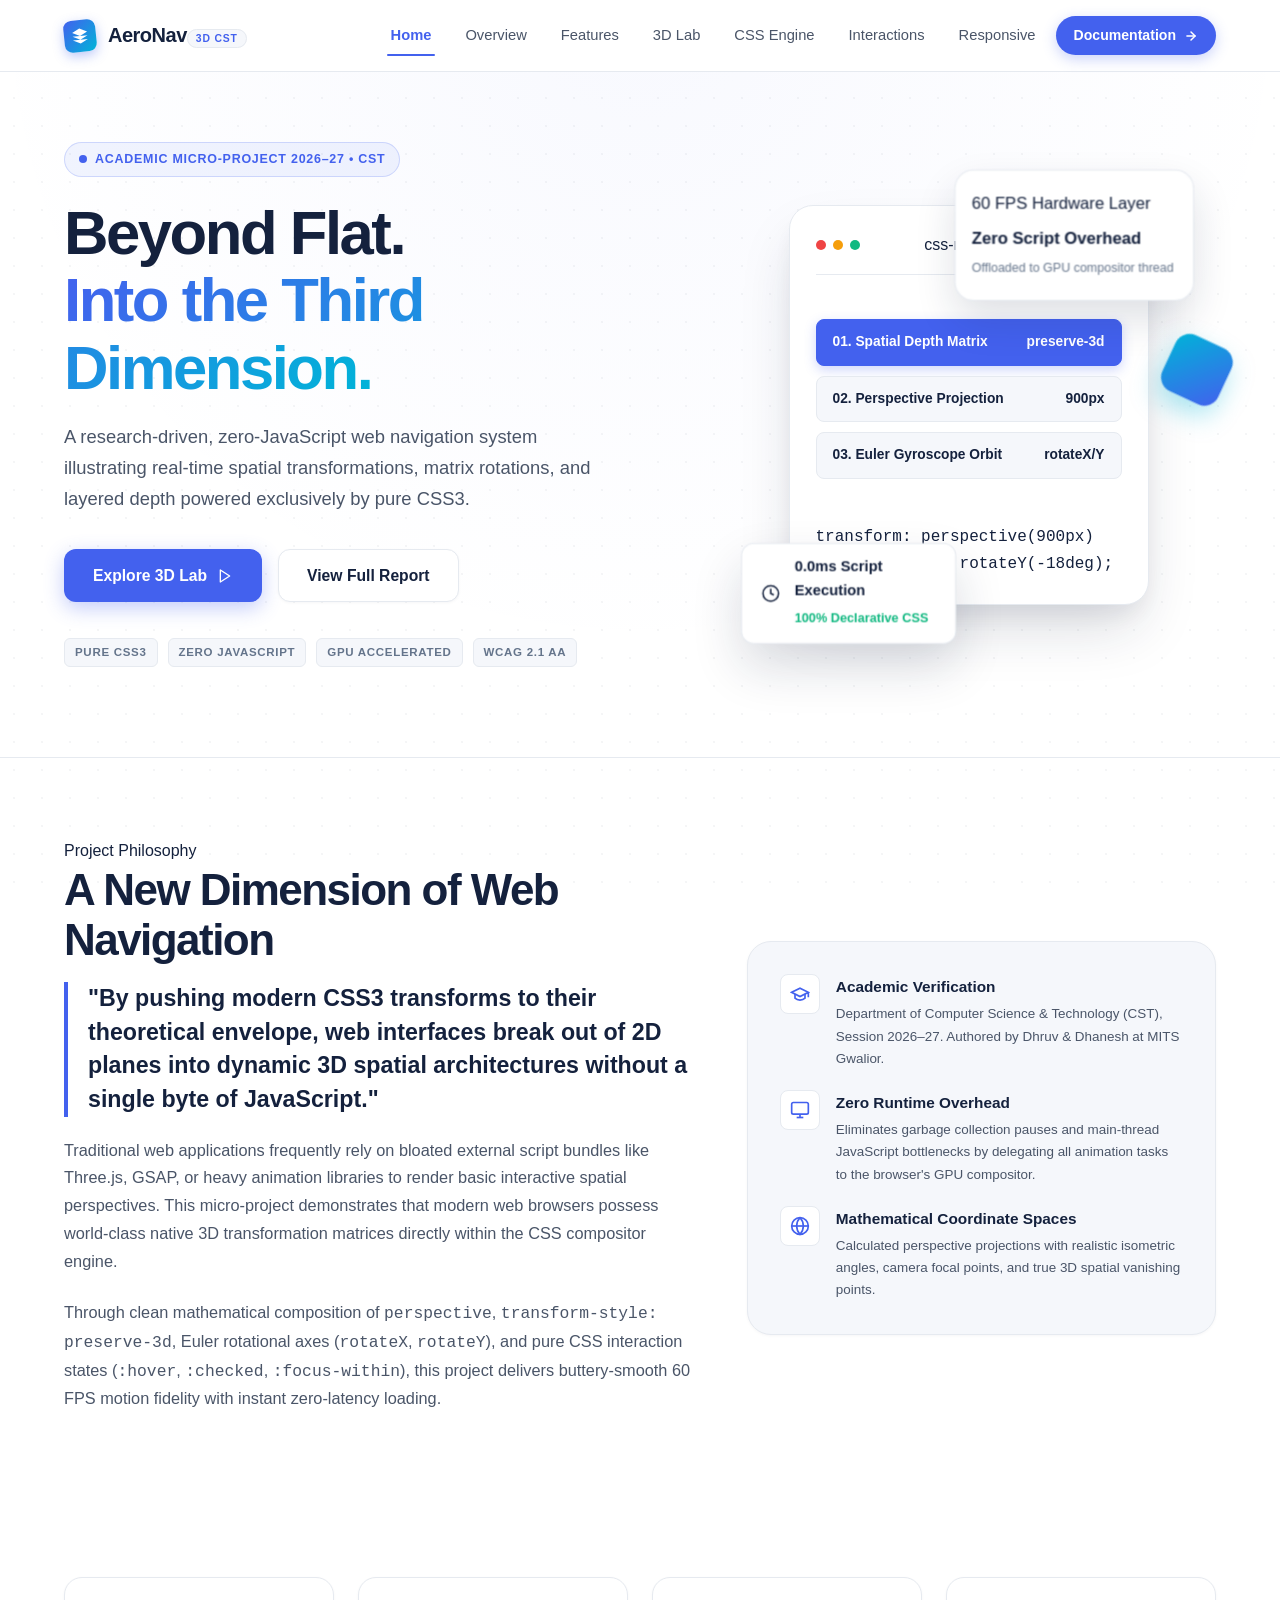
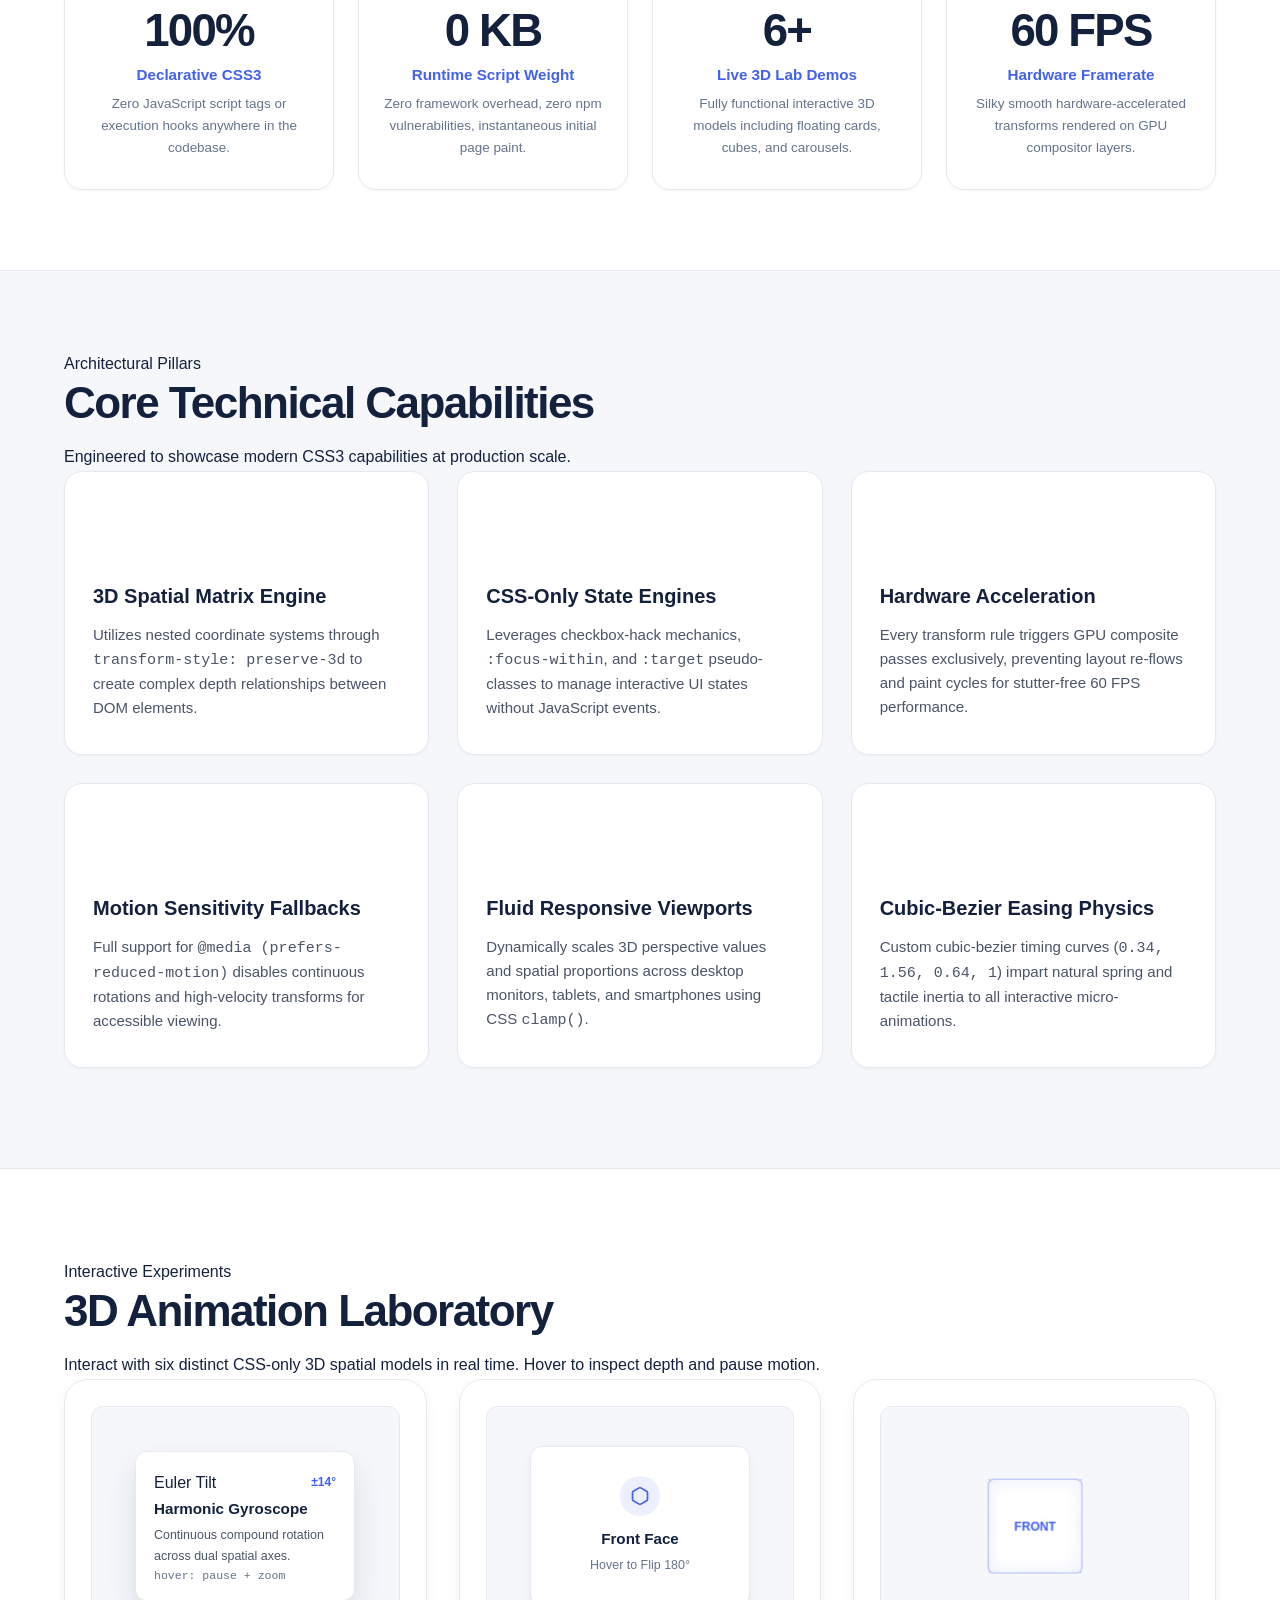
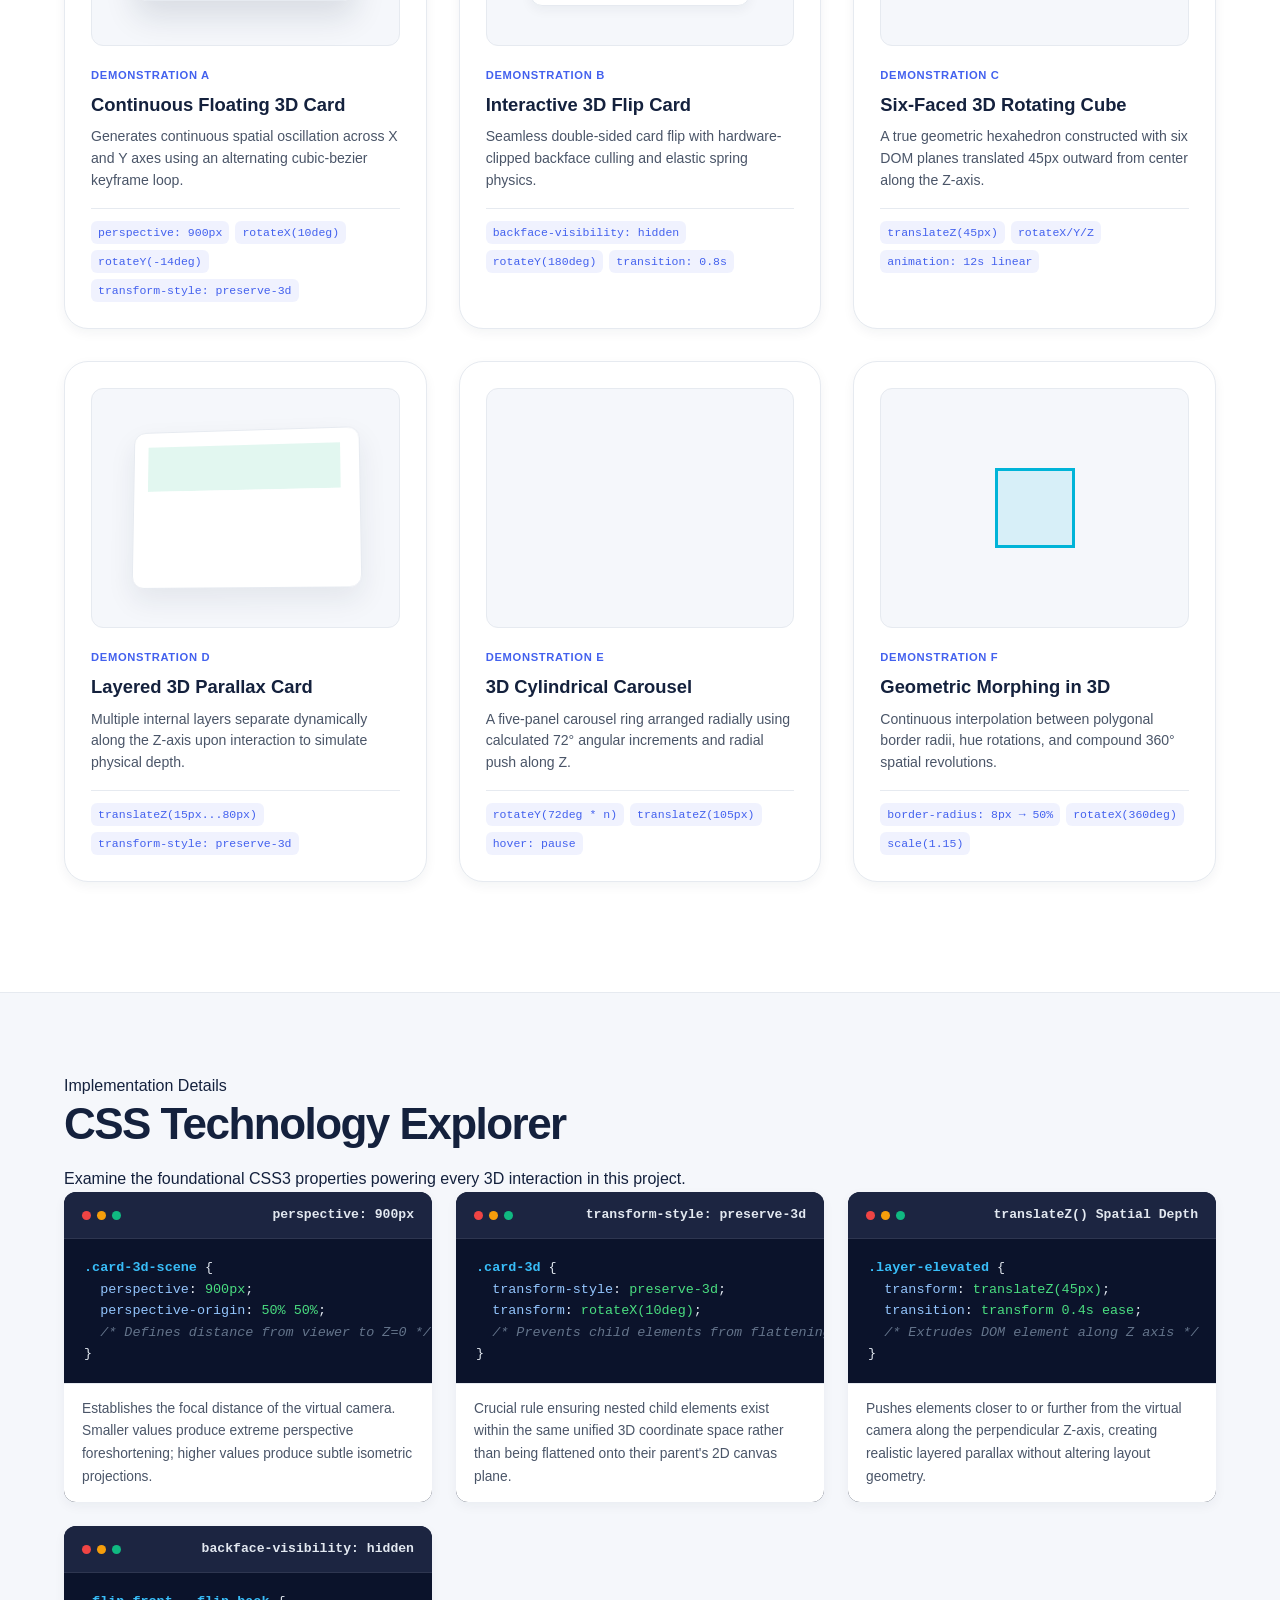
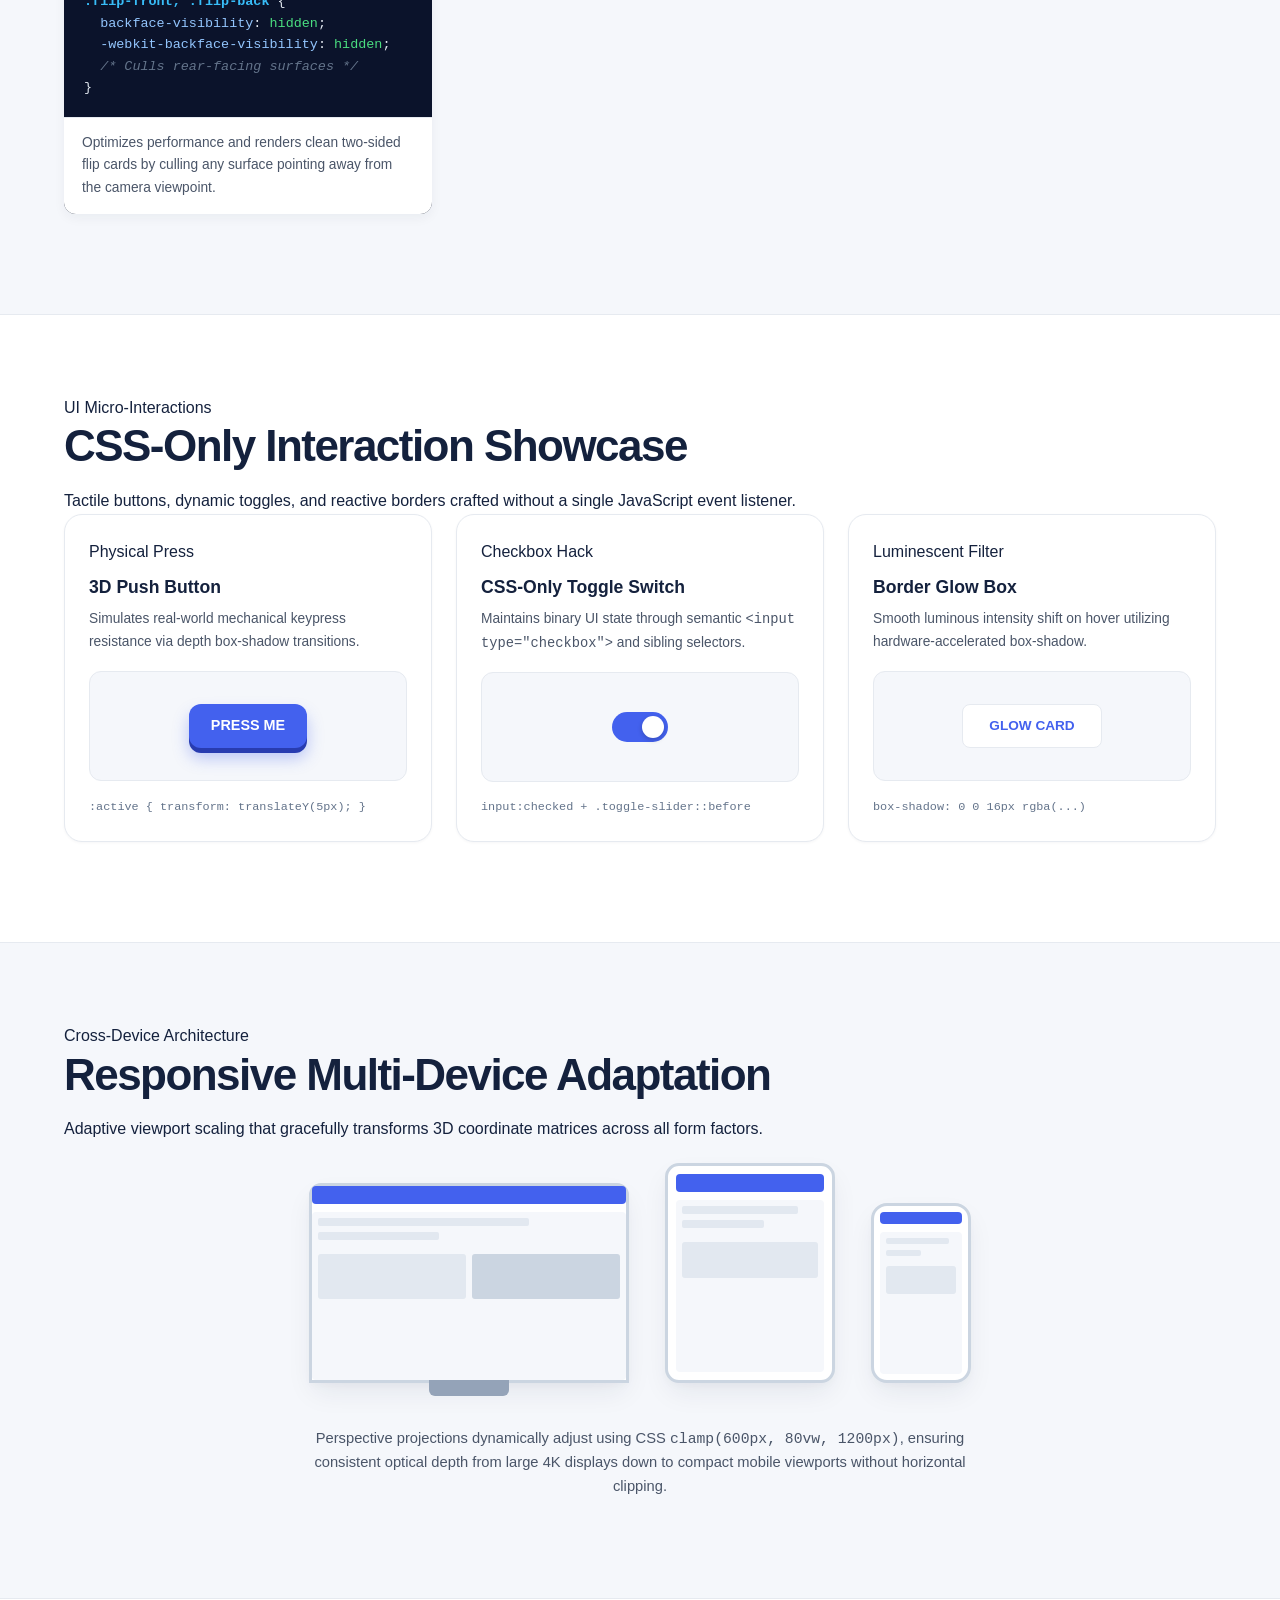
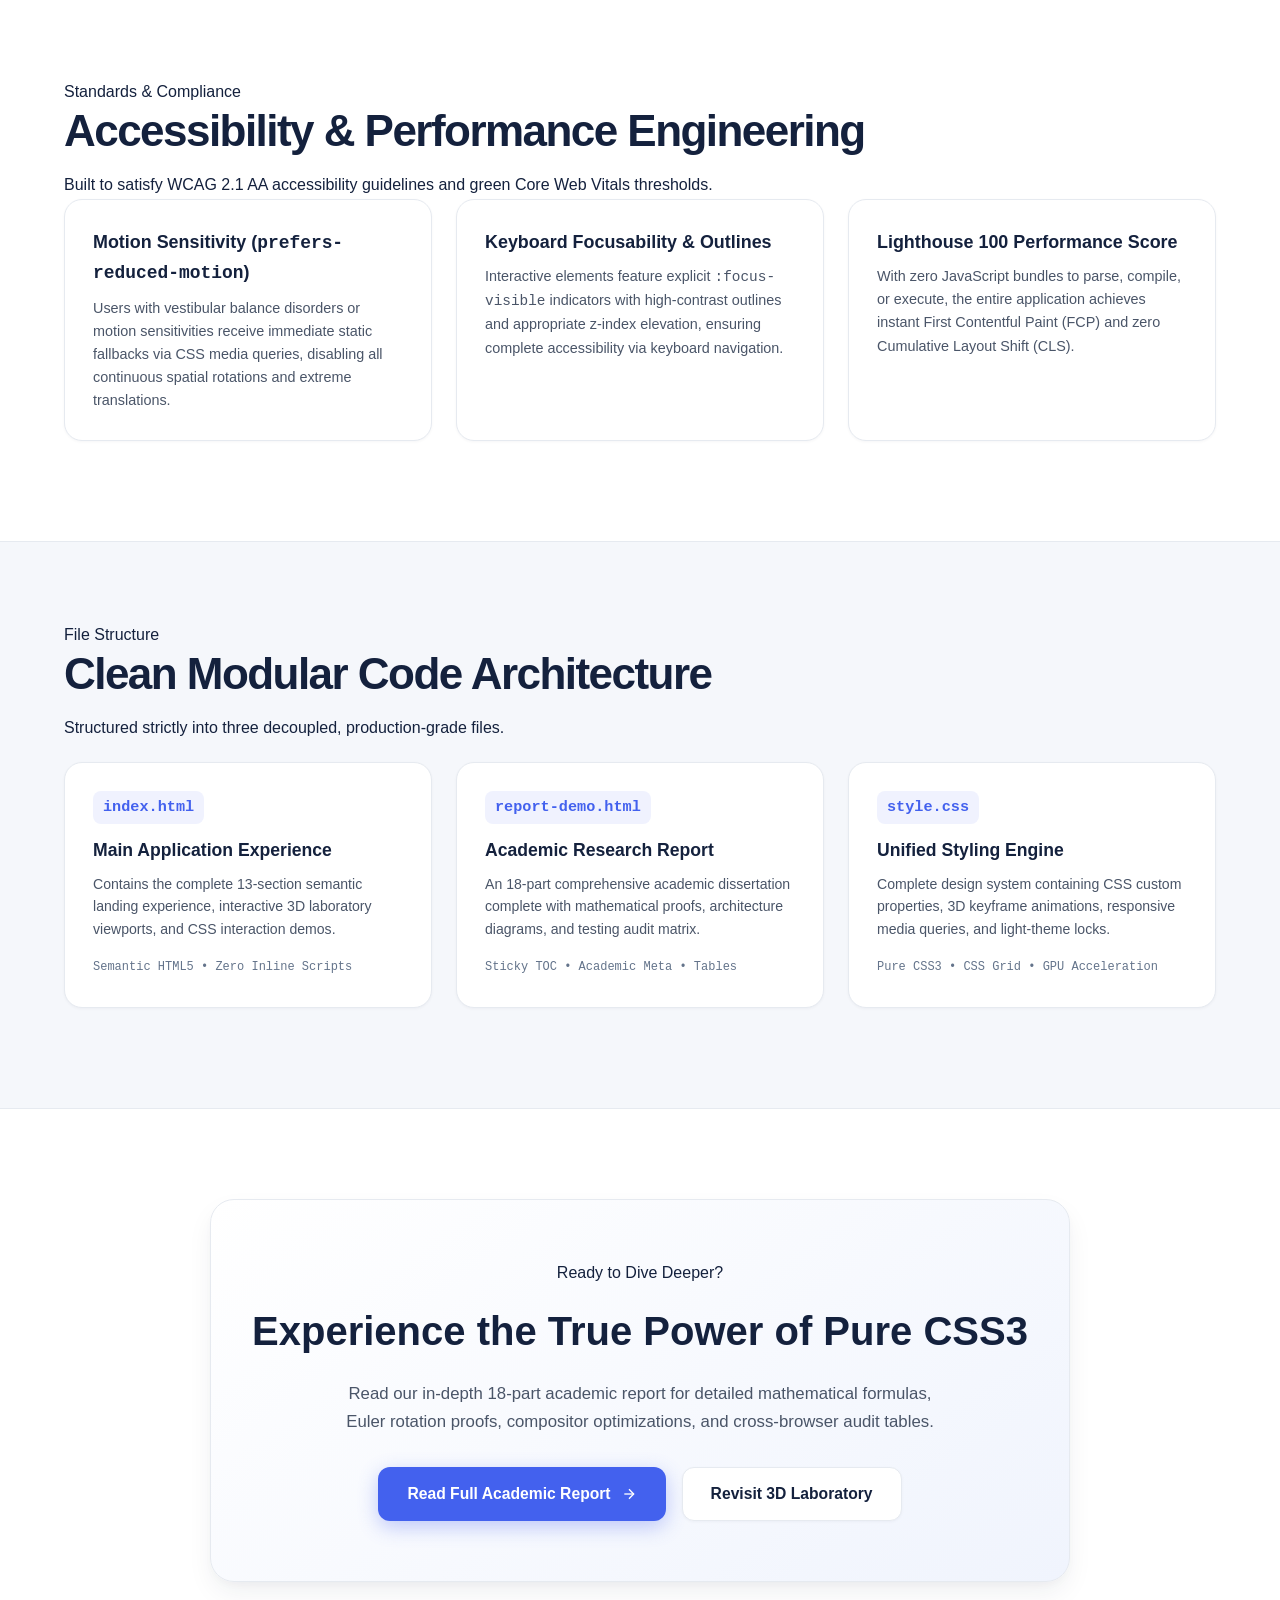
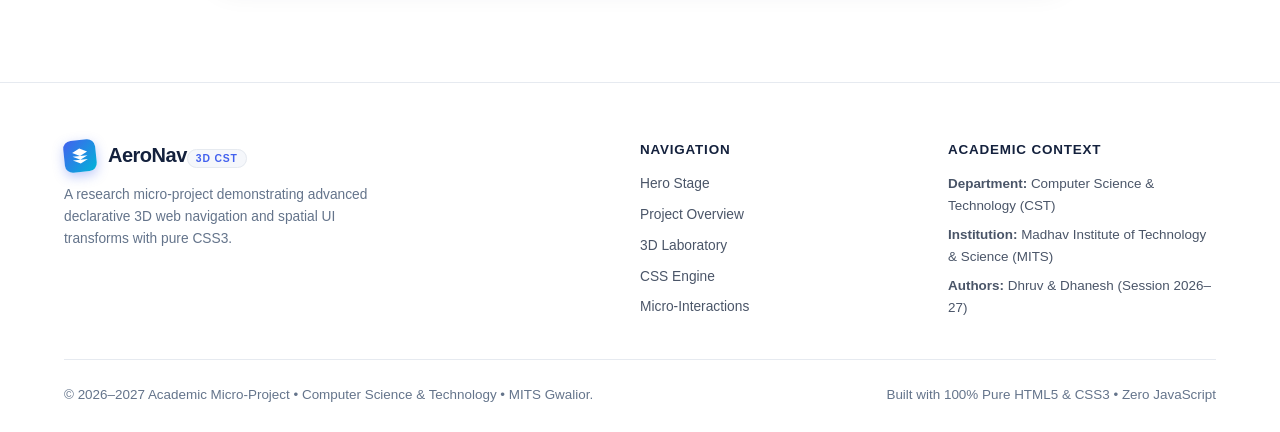
==== commit b04aac10: "Complete ultimate redesign with 13-section homepage, 6 3D lab demonstrations, and 18-part report" ====
--- a/index.html
+++ b/index.html
@@ -1,441 +1,826 @@
 <!DOCTYPE html>
 <html lang="en" data-theme="light">
 <head>
-  <meta charset="utf-8">
-  <meta name="viewport" content="width=device-width, initial-scale=1, viewport-fit=cover">
-  <title>Interactive CSS-Based Web Navigation System | CST Micro Project 2026–27</title>
-  <meta name="description" content="A premium responsive multi-page website demonstrating advanced CSS3 3D transformations, keyframe animations, and zero-JS navigation.">
+  <meta charset="UTF-8">
+  <meta name="viewport" content="width=device-width, initial-scale=1.0">
+  <meta name="description" content="Interactive CSS-Based Web Navigation System with Advanced 3D Transforms and Animations. Pure HTML5 and CSS3 academic micro-project for CST 2026-27.">
+  <title>Interactive CSS-Based Web Navigation System | 3D Experience</title>
   <link rel="stylesheet" href="style.css">
+  <link rel="preconnect" href="https://fonts.googleapis.com">
+  <link rel="preconnect" href="https://fonts.gstatic.com" crossorigin>
+  <link href="https://fonts.googleapis.com/css2?family=Plus+Jakarta+Sans:wght@400;500;600;700;800&family=JetBrains+Mono:wght@400;500;700&display=swap" rel="stylesheet">
 </head>
 <body>
 
   <!-- =========================================================================
-       Site Header & Interactive Navigation Bar
+       SECTION 01: STICKY NAVIGATION BAR
        ========================================================================= -->
   <header class="site-header">
-    <div class="container nav-container">
-      <a href="#home" class="brand-logo" aria-label="CSSNav Home">
-        <div class="logo-cube-icon" aria-hidden="true">
-          <svg viewBox="0 0 24 24"><path d="M12 2L2 7l10 5 10-5-10-5zM2 17l10 5 10-5M2 12l10 5 10-5"/></svg>
-        </div>
-        <span>CSS<b>Nav</b></span>
-        <span class="brand-badge">2026–27</span>
+    <input type="checkbox" id="nav-toggle" aria-label="Toggle navigation menu">
+    <div class="nav-container container">
+      <a href="index.html" class="brand-logo" aria-label="AeroNav Home">
+        <div class="brand-cube-icon" aria-hidden="true">
+          <svg viewBox="0 0 24 24">
+            <path d="M12 2L2 7l10 5 10-5-10-5zM2 17l10 5 10-5M2 12l10 5 10-5"></path>
+          </svg>
+        </div>
+        <span>AeroNav<span class="brand-badge">3D CST</span></span>
       </a>
 
-      <!-- CSS-only Checkbox Hamburger Toggle -->
-      <input type="checkbox" id="nav-toggle" aria-label="Toggle navigation menu">
-      <label for="nav-toggle" class="nav-toggle-label" aria-hidden="true">
+      <label for="nav-toggle" class="nav-toggle-label" aria-label="Toggle mobile menu">
         <span class="hamburger-line"></span>
       </label>
 
-      <nav aria-label="Primary navigation">
-        <ul class="nav-menu">
-          <li class="nav-item"><a href="#home" class="nav-link active">Home</a></li>
-          <li class="nav-item"><a href="#about" class="nav-link">About</a></li>
-          <li class="nav-item"><a href="#features" class="nav-link">Features</a></li>
-          <li class="nav-item"><a href="#showcase" class="nav-link">3D Showcase</a></li>
-          <li class="nav-item"><a href="#tech" class="nav-link">Tech Specs</a></li>
-          <li class="nav-item"><a href="report-demo.html" class="nav-btn">Documentation →</a></li>
-        </ul>
+      <nav class="nav-menu" aria-label="Primary site navigation">
+        <a href="#hero" class="nav-link active">Home</a>
+        <a href="#intro" class="nav-link">Overview</a>
+        <a href="#features" class="nav-link">Features</a>
+        <a href="#lab-3d" class="nav-link">3D Lab</a>
+        <a href="#explorer" class="nav-link">CSS Engine</a>
+        <a href="#interactions" class="nav-link">Interactions</a>
+        <a href="#responsive" class="nav-link">Responsive</a>
+        <a href="report-demo.html" class="nav-cta-btn">
+          <span>Documentation</span>
+          <svg width="14" height="14" viewBox="0 0 24 24" fill="none" stroke="currentColor" stroke-width="2.5" stroke-linecap="round" stroke-linejoin="round">
+            <line x1="5" y1="12" x2="19" y2="12"></line>
+            <polyline points="12 5 19 12 12 19"></polyline>
+          </svg>
+        </a>
       </nav>
     </div>
   </header>
 
   <main>
     <!-- =========================================================================
-         Hero Section: First Impression & Multi-Layer Floating 3D Showcase
-         ========================================================================= -->
-    <section id="home" class="hero-section">
+         SECTION 02: CINEMATIC HERO EXPERIENCE
+         ========================================================================= -->
+    <section id="hero" class="hero-section">
       <div class="container hero-grid">
         <div class="hero-content">
-          <div class="project-pill">
+          <div class="hero-badge-strip">
             <span class="pulse-dot" aria-hidden="true"></span>
-            CST MICRO PROJECT | 2026–27
+            <span>Academic Micro-Project 2026–27 &bull; CST</span>
           </div>
           <h1 class="hero-title">
-            Explore the World of <span class="gradient-text">CSS.</span>
+            Beyond Flat.<br>
+            <span class="gradient-text">Into the Third Dimension.</span>
           </h1>
-          <p class="hero-lead">
-            An advanced, responsive web navigation system built purely with declarative HTML5 and CSS3. Experience 60&nbsp;FPS hardware-accelerated 3D perspective, interactive flip states, geometric depth, and seamless navigation—with absolutely zero JavaScript dependencies.
+          <p class="hero-desc">
+            A research-driven, zero-JavaScript web navigation system illustrating real-time spatial transformations, matrix rotations, and layered depth powered exclusively by pure CSS3.
           </p>
           <div class="hero-actions">
-            <a href="#showcase" class="btn btn-primary">
-              <span>Explore 3D Showcase</span>
-              <svg width="18" height="18" viewBox="0 0 24 24" fill="none" stroke="currentColor" stroke-width="2" stroke-linecap="round" stroke-linejoin="round" aria-hidden="true"><path d="M5 12h14M12 5l7 7-7 7"/></svg>
+            <a href="#lab-3d" class="btn btn-primary">
+              <span>Explore 3D Lab</span>
+              <svg width="16" height="16" viewBox="0 0 24 24" fill="none" stroke="currentColor" stroke-width="2" stroke-linecap="round" stroke-linejoin="round">
+                <polygon points="5 3 19 12 5 21 5 3"></polygon>
+              </svg>
             </a>
             <a href="report-demo.html" class="btn btn-secondary">
-              <svg width="18" height="18" viewBox="0 0 24 24" fill="none" stroke="currentColor" stroke-width="2" stroke-linecap="round" stroke-linejoin="round" aria-hidden="true"><path d="M14 2H6a2 2 0 0 0-2 2v16a2 2 0 0 0 2 2h12a2 2 0 0 0 2-2V8z"/><polyline points="14 2 14 8 20 8"/><line x1="16" y1="13" x2="8" y2="13"/><line x1="16" y1="17" x2="8" y2="17"/><polyline points="10 9 9 9 8 9"/></svg>
-              <span>View Demonstration</span>
+              <span>View Full Report</span>
             </a>
           </div>
-
-          <div class="hero-specs">
-            <div class="spec-item">
-              <span>Institution</span>
-              <strong>MITS Gwalior</strong>
-            </div>
-            <div class="spec-item">
-              <span>Department</span>
-              <strong>Centre for CST</strong>
-            </div>
-            <div class="spec-item">
-              <span>Authors</span>
-              <strong>Dhruv &amp; Dhanesh</strong>
-            </div>
-            <div class="spec-item">
-              <span>Script Footprint</span>
-              <strong style="color: var(--accent-success);">0.0 KB (Zero JS)</strong>
-            </div>
-          </div>
-        </div>
-
-        <!-- Hero Right Column: Multi-Layer Floating 3D Graphic -->
-        <div class="hero-3d-stage" aria-label="Interactive 3D CSS Demonstration">
-          <div class="hero-3d-scene">
-            <!-- Base Layer (translateZ: 0px) -->
-            <div class="hero-layer hero-card-base">
-              <div class="card-header-bar">
-                <div class="window-dots" aria-hidden="true">
-                  <span class="window-dot red"></span>
-                  <span class="window-dot yellow"></span>
-                  <span class="window-dot green"></span>
-                </div>
-                <span class="header-status-badge">perspective: 1200px</span>
-              </div>
-              <div class="card-nav-preview">
-                <div class="nav-preview-item active">
-                  <span>#01 CSS 3D Matrix</span>
-                  <span>Active</span>
-                </div>
-                <div class="nav-preview-item">
-                  <span>#02 Transform Engine</span>
+          <div class="hero-tag-pills">
+            <span class="tag-pill">Pure CSS3</span>
+            <span class="tag-pill">Zero JavaScript</span>
+            <span class="tag-pill">GPU Accelerated</span>
+            <span class="tag-pill">WCAG 2.1 AA</span>
+          </div>
+        </div>
+
+        <div class="hero-3d-stage" aria-label="Interactive 3D Stage Composition">
+          <div class="hero-3d-composition">
+            <!-- Base Canvas Window Layer (Z: 0px) -->
+            <div class="hero-glass-base">
+              <div class="glass-window-bar">
+                <div class="window-dots-row">
+                  <span class="window-dot-item red"></span>
+                  <span class="window-dot-item yellow"></span>
+                  <span class="window-dot-item green"></span>
+                </div>
+                <span class="mono-badge">css-matrix://spatial-viewport</span>
+              </div>
+              <div class="glass-preview-nav">
+                <div class="preview-nav-item active">
+                  <span>01. Spatial Depth Matrix</span>
                   <span>preserve-3d</span>
                 </div>
-                <div class="nav-preview-item">
-                  <span>#03 Keyframe Motion</span>
-                  <span>60 FPS</span>
-                </div>
-              </div>
-              <div style="font-size: 0.78rem; color: var(--text-muted); display: flex; justify-content: space-between;">
-                <span>Hardware Accelerated</span>
-                <span>GPU Composited</span>
-              </div>
-            </div>
-
-            <!-- Floating Layer 1 (translateZ: 42px) -->
-            <div class="hero-layer hero-card-floating-1" aria-hidden="true">
-              <span class="floating-label">Render Pipeline</span>
-              <span class="floating-value">60 FPS Native</span>
-              <div class="floating-bar">
-                <div class="floating-bar-fill"></div>
-              </div>
-              <span style="font-size: 0.72rem; color: var(--text-muted);">Compositor-only transforms</span>
-            </div>
-
-            <!-- Floating Layer 2 (translateZ: 75px) -->
-            <div class="hero-layer hero-card-floating-2" aria-hidden="true">
-              <div class="hero-pill-icon">
-                <svg viewBox="0 0 24 24" fill="none" stroke="currentColor" stroke-width="2.5" stroke-linecap="round" stroke-linejoin="round"><path d="M22 11.08V12a10 10 0 1 1-5.93-9.14"/><polyline points="22 4 12 14.01 9 11.01"/></svg>
+                <div class="preview-nav-item">
+                  <span>02. Perspective Projection</span>
+                  <span>900px</span>
+                </div>
+                <div class="preview-nav-item">
+                  <span>03. Euler Gyroscope Orbit</span>
+                  <span>rotateX/Y</span>
+                </div>
+              </div>
+              <div class="code-preview-snippet">
+                <code>transform: perspective(900px) rotateX(16deg) rotateY(-18deg);</code>
+              </div>
+            </div>
+
+            <!-- Floating Card 1 (Z: 48px) -->
+            <div class="hero-floating-card-1">
+              <div class="card-chip">60 FPS Hardware Layer</div>
+              <strong>Zero Script Overhead</strong>
+              <p style="font-size:0.75rem; color:var(--text-muted); margin:0;">Offloaded to GPU compositor thread</p>
+            </div>
+
+            <!-- Floating Card 2 (Z: 85px) -->
+            <div class="hero-floating-card-2">
+              <div class="badge-icon-blue">
+                <svg width="20" height="20" viewBox="0 0 24 24" fill="none" stroke="currentColor" stroke-width="2">
+                  <circle cx="12" cy="12" r="10"></circle>
+                  <polyline points="12 6 12 12 16 14"></polyline>
+                </svg>
               </div>
               <div>
-                <strong style="font-size: 0.88rem; display: block; color: var(--text-primary);">Zero JavaScript</strong>
-                <span style="font-size: 0.74rem; color: var(--text-muted);">100% Pure CSS3</span>
-              </div>
-            </div>
-          </div>
-        </div>
-      </div>
-    </section>
-
-    <!-- =========================================================================
-         About Section: Architectural Overview
-         ========================================================================= -->
-    <section id="about" class="container" style="padding: 70px 0 40px;">
-      <div class="section-header">
-        <span class="section-tag">ARCHITECTURAL DESIGN</span>
-        <h2 class="section-title">Sophisticated Simplicity</h2>
-        <p class="section-desc">
-          Modern web design frequently defaults to heavy scripting frameworks for trivial animations. This project demonstrates how modern browser engines render fluid, accessible, and mathematically precise 3D environments using only CSS.
-        </p>
-      </div>
-
-      <div style="display: grid; grid-template-columns: repeat(auto-fit, minmax(280px, 1fr)); gap: 24px; margin-bottom: 20px;">
-        <div class="feature-card">
-          <div class="feature-icon-wrapper">
-            <svg viewBox="0 0 24 24" fill="none" stroke="currentColor" stroke-width="2" stroke-linecap="round" stroke-linejoin="round"><polygon points="12 2 2 7 12 12 22 7 12 2"/><polyline points="2 17 12 22 22 17"/><polyline points="2 12 12 17 22 12"/></svg>
-          </div>
-          <h3>Declarative Architecture</h3>
-          <p>HTML specifies structural relationships while CSS dictates spatial geometry. Eliminating runtime scripts prevents thread contention and render blocking.</p>
-        </div>
-        <div class="feature-card">
-          <div class="feature-icon-wrapper">
-            <svg viewBox="0 0 24 24" fill="none" stroke="currentColor" stroke-width="2" stroke-linecap="round" stroke-linejoin="round"><rect x="2" y="3" width="20" height="14" rx="2" ry="2"/><line x1="8" y1="21" x2="16" y2="21"/><line x1="12" y1="17" x2="12" y2="21"/></svg>
-          </div>
-          <h3>GPU Hardware Compositing</h3>
-          <p>Properties like <code>transform</code> and <code>perspective</code> execute directly in the browser compositor thread without triggering layout reflows or repaints.</p>
-        </div>
-        <div class="feature-card">
-          <div class="feature-icon-wrapper">
-            <svg viewBox="0 0 24 24" fill="none" stroke="currentColor" stroke-width="2" stroke-linecap="round" stroke-linejoin="round"><circle cx="12" cy="12" r="10"/><line x1="12" y1="8" x2="12" y2="12"/><line x1="12" y1="16" x2="12.01" y2="16"/></svg>
-          </div>
-          <h3>Universal Resilience</h3>
-          <p>Gracefully degrades across legacy environments and immediately responds to OS-level accessibility toggles like <code>prefers-reduced-motion</code>.</p>
-        </div>
-      </div>
-    </section>
-
-    <!-- =========================================================================
-         Core Section: Advanced CSS 3D Animation Showcase
-         ========================================================================= -->
-    <section id="showcase" class="showcase-section">
-      <div class="container">
-        <div class="section-header">
-          <span class="section-tag">3D ANIMATION GALLERY</span>
-          <h2 class="section-title">Interactive CSS 3D Demonstrations</h2>
-          <p class="section-desc">
-            Four visually distinct 3D animation paradigms created entirely in CSS3. Hover, focus, and observe true spatial depth, continuous rotations, and realistic lighting.
+                <strong style="display:block; font-size:0.86rem; color:var(--text-primary);">0.0ms Script Execution</strong>
+                <span style="font-size:0.74rem; color:var(--accent-emerald); font-weight:700;">100% Declarative CSS</span>
+              </div>
+            </div>
+
+            <!-- Floating Geometric Accent (Z: 110px) -->
+            <div class="hero-floating-shape" aria-hidden="true"></div>
+          </div>
+        </div>
+      </div>
+    </section>
+
+    <!-- =========================================================================
+         SECTION 03: PROJECT INTRODUCTION (EDITORIAL LAYOUT)
+         ========================================================================= -->
+    <section id="intro" class="intro-section">
+      <div class="container intro-grid">
+        <div>
+          <span class="section-badge">Project Philosophy</span>
+          <h2 class="section-title">A New Dimension of Web Navigation</h2>
+          <div class="intro-lead-quote">
+            "By pushing modern CSS3 transforms to their theoretical envelope, web interfaces break out of 2D planes into dynamic 3D spatial architectures without a single byte of JavaScript."
+          </div>
+          <p class="intro-body-text">
+            Traditional web applications frequently rely on bloated external script bundles like Three.js, GSAP, or heavy animation libraries to render basic interactive spatial perspectives. This micro-project demonstrates that modern web browsers possess world-class native 3D transformation matrices directly within the CSS compositor engine.
           </p>
-        </div>
-
-        <div class="showcase-grid">
-          <!-- CARD 1: Floating 3D Card -->
-          <div class="demo-card-box">
-            <div class="stage-floating">
-              <div class="floating-3d-card" tabindex="0" role="region" aria-label="Floating 3D Card Demonstration">
-                <div style="display: flex; justify-content: space-between; align-items: center;">
-                  <span style="font-size: 0.72rem; font-weight: 700; color: var(--accent-primary); text-transform: uppercase;">Floating Physics</span>
-                  <span style="width: 8px; height: 8px; border-radius: 50%; background: var(--accent-primary);"></span>
-                </div>
-                <div style="text-align: center;">
-                  <svg width="48" height="48" viewBox="0 0 24 24" fill="none" stroke="currentColor" stroke-width="1.8" stroke-linecap="round" stroke-linejoin="round" style="margin: 0 auto 8px; color: var(--accent-primary);"><rect x="3" y="3" width="18" height="18" rx="2" ry="2"/><line x1="3" y1="9" x2="21" y2="9"/><line x1="9" y1="21" x2="9" y2="9"/></svg>
-                  <strong style="font-size: 1.05rem; display: block; color: var(--text-primary);">Subtle 3D Tilt</strong>
-                  <span style="font-size: 0.75rem; color: var(--text-secondary);">rotateX(9deg) rotateY(-12deg)</span>
-                </div>
-                <div style="display: flex; justify-content: space-between; font-size: 0.74rem; color: var(--text-muted);">
-                  <span>Hover to Pause</span>
-                  <span>Soft Shadow</span>
-                </div>
-              </div>
-            </div>
-            <div class="demo-card-meta">
-              <span class="demo-tag">Demonstration 01</span>
-              <h3>Floating 3D Card</h3>
-              <p>Continuous bi-axial floating animation oscillating across both <code>rotateX</code> and <code>rotateY</code> with an interactive hover elevation and pause state.</p>
-            </div>
-          </div>
-
-          <!-- CARD 2: 3D Flip Card -->
-          <div class="demo-card-box">
-            <div class="stage-flip">
-              <div class="flip-card-inner" tabindex="0" role="region" aria-label="3D Flip Card Demonstration. Hover or focus to reveal reverse side.">
-                <!-- Front Face -->
-                <div class="flip-card-face flip-front">
-                  <div class="flip-icon-badge">
-                    <svg width="22" height="22" viewBox="0 0 24 24" fill="none" stroke="currentColor" stroke-width="2" stroke-linecap="round" stroke-linejoin="round"><polyline points="23 4 23 10 17 10"/><polyline points="1 20 1 14 7 14"/><path d="M3.51 9a9 9 0 0 1 14.85-3.36L23 10M1 14l4.64 4.36A9 9 0 0 0 20.49 15"/></svg>
-                  </div>
-                  <strong style="font-size: 1.08rem; color: var(--text-primary); margin-bottom: 4px;">Flip Front Face</strong>
-                  <p style="font-size: 0.8rem; color: var(--text-secondary); margin-bottom: 8px;">Hover cursor or focus with Tab to rotate 180°</p>
-                  <span style="font-size: 0.72rem; color: var(--accent-primary); font-weight: 700;">backface-visibility: hidden</span>
-                </div>
-                <!-- Back Face -->
-                <div class="flip-card-face flip-back">
-                  <div class="flip-icon-badge">
-                    <svg width="22" height="22" viewBox="0 0 24 24" fill="none" stroke="currentColor" stroke-width="2" stroke-linecap="round" stroke-linejoin="round"><path d="M12 22s8-4 8-10V5l-8-3-8 3v7c0 6 8 10 8 10z"/></svg>
-                  </div>
-                  <strong style="font-size: 1.08rem; color: #ffffff; margin-bottom: 4px;">Flip Reverse Face</strong>
-                  <p style="font-size: 0.8rem; color: rgba(255, 255, 255, 0.9); margin-bottom: 8px;">Rendered smoothly in CSS 3D space with cubic-bezier easing.</p>
-                  <span style="font-size: 0.72rem; color: #ffffff; font-weight: 700;">rotateY(180deg)</span>
-                </div>
-              </div>
-            </div>
-            <div class="demo-card-meta">
-              <span class="demo-tag">Demonstration 02</span>
-              <h3>3D Flip Card</h3>
-              <p>Two distinct faces sharing a 3D coordinate system. On hover, the element smoothly rotates 180° on its vertical axis while hiding non-visible planes.</p>
-            </div>
-          </div>
-
-          <!-- CARD 3: Rotating 3D Cube -->
-          <div class="demo-card-box">
-            <div class="stage-cube">
-              <div class="cube-3d" tabindex="0" role="region" aria-label="Rotating 3D Cube Demonstration">
-                <div class="cube-face face-front">FRONT</div>
-                <div class="cube-face face-back">BACK</div>
-                <div class="cube-face face-right">RIGHT</div>
-                <div class="cube-face face-left">LEFT</div>
-                <div class="cube-face face-top">TOP</div>
-                <div class="cube-face face-bottom">BASE</div>
-              </div>
-            </div>
-            <div class="demo-card-meta">
-              <span class="demo-tag">Demonstration 03</span>
-              <h3>Rotating 3D Cube</h3>
-              <p>A true six-faced polyhedron built with individual planes positioned via <code>translateZ(50px)</code> and rotated continuously along all 3 geometric axes.</p>
-            </div>
-          </div>
-
-          <!-- CARD 4: Layered Parallax Depth Card -->
-          <div class="demo-card-box">
-            <div class="stage-layered">
-              <div class="layered-card" tabindex="0" role="region" aria-label="Layered Parallax Depth Card Demonstration">
-                <div class="layer-deep">
-                  <span>PARALLAX Z-AXIS DEPTH</span>
-                </div>
-                <div class="layer-mid">
-                  <span>Elevation: translateZ(35px → 50px)</span>
-                  <div style="font-size: 0.74rem; color: var(--text-muted); margin-top: 4px;">Interactive Multi-Plane Separation</div>
-                </div>
-                <div class="layer-top">
-                  <span style="font-size: 0.75rem; font-weight: 700; color: var(--accent-success); background: rgba(16, 185, 129, 0.12); padding: 2px 8px; border-radius: 99px;">Top Layer: 80px</span>
-                  <svg width="20" height="20" viewBox="0 0 24 24" fill="none" stroke="currentColor" stroke-width="2" stroke-linecap="round" stroke-linejoin="round" style="color: var(--accent-primary);"><path d="M12 2L2 7l10 5 10-5-10-5zM2 17l10 5 10-5M2 12l10 5 10-5"/></svg>
-                </div>
-              </div>
-            </div>
-            <div class="demo-card-meta">
-              <span class="demo-tag">Demonstration 04</span>
-              <h3>Layered Depth Card</h3>
-              <p>Multiple planes stacked on the Z-axis that physically spread outward on hover, creating an eye-catching parallax sensation without JavaScript events.</p>
-            </div>
-          </div>
-        </div>
-      </div>
-    </section>
-
-    <!-- =========================================================================
-         Features Section: Responsive Grid of Capabilities
+          <p class="intro-body-text">
+            Through clean mathematical composition of <code class="inline-code">perspective</code>, <code class="inline-code">transform-style: preserve-3d</code>, Euler rotational axes (<code class="inline-code">rotateX</code>, <code class="inline-code">rotateY</code>), and pure CSS interaction states (<code class="inline-code">:hover</code>, <code class="inline-code">:checked</code>, <code class="inline-code">:focus-within</code>), this project delivers buttery-smooth 60 FPS motion fidelity with instant zero-latency loading.
+          </p>
+        </div>
+
+        <div class="intro-info-panel">
+          <div class="info-panel-row">
+            <div class="info-icon-badge">
+              <svg viewBox="0 0 24 24" fill="none" stroke="currentColor" stroke-width="2">
+                <path d="M22 10v6M2 10l10-5 10 5-10 5z"></path>
+                <path d="M6 12v5c3 3 9 3 12 0v-5"></path>
+              </svg>
+            </div>
+            <div>
+              <h4 style="font-size:0.96rem; margin-bottom:4px; color:var(--text-primary);">Academic Verification</h4>
+              <p style="font-size:0.84rem; color:var(--text-secondary); margin:0;">
+                Department of Computer Science &amp; Technology (CST), Session 2026–27. Authored by Dhruv &amp; Dhanesh at MITS Gwalior.
+              </p>
+            </div>
+          </div>
+
+          <div class="info-panel-row">
+            <div class="info-icon-badge">
+              <svg viewBox="0 0 24 24" fill="none" stroke="currentColor" stroke-width="2">
+                <rect x="2" y="3" width="20" height="14" rx="2" ry="2"></rect>
+                <line x1="8" y1="21" x2="16" y2="21"></line>
+                <line x1="12" y1="17" x2="12" y2="21"></line>
+              </svg>
+            </div>
+            <div>
+              <h4 style="font-size:0.96rem; margin-bottom:4px; color:var(--text-primary);">Zero Runtime Overhead</h4>
+              <p style="font-size:0.84rem; color:var(--text-secondary); margin:0;">
+                Eliminates garbage collection pauses and main-thread JavaScript bottlenecks by delegating all animation tasks to the browser's GPU compositor.
+              </p>
+            </div>
+          </div>
+
+          <div class="info-panel-row">
+            <div class="info-icon-badge">
+              <svg viewBox="0 0 24 24" fill="none" stroke="currentColor" stroke-width="2">
+                <circle cx="12" cy="12" r="10"></circle>
+                <path d="M12 2a14.5 14.5 0 0 0 0 20 14.5 14.5 0 0 0 0-20"></path>
+                <path d="M2 12h20"></path>
+              </svg>
+            </div>
+            <div>
+              <h4 style="font-size:0.96rem; margin-bottom:4px; color:var(--text-primary);">Mathematical Coordinate Spaces</h4>
+              <p style="font-size:0.84rem; color:var(--text-secondary); margin:0;">
+                Calculated perspective projections with realistic isometric angles, camera focal points, and true 3D spatial vanishing points.
+              </p>
+            </div>
+          </div>
+        </div>
+      </div>
+    </section>
+
+    <!-- =========================================================================
+         SECTION 04: PROJECT METRICS & STATISTICS
+         ========================================================================= -->
+    <section class="stats-section">
+      <div class="container stats-grid">
+        <div class="stat-card">
+          <div class="stat-number">100%</div>
+          <div class="stat-label">Declarative CSS3</div>
+          <div class="stat-desc">Zero JavaScript script tags or execution hooks anywhere in the codebase.</div>
+        </div>
+        <div class="stat-card">
+          <div class="stat-number">0 KB</div>
+          <div class="stat-label">Runtime Script Weight</div>
+          <div class="stat-desc">Zero framework overhead, zero npm vulnerabilities, instantaneous initial page paint.</div>
+        </div>
+        <div class="stat-card">
+          <div class="stat-number">6+</div>
+          <div class="stat-label">Live 3D Lab Demos</div>
+          <div class="stat-desc">Fully functional interactive 3D models including floating cards, cubes, and carousels.</div>
+        </div>
+        <div class="stat-card">
+          <div class="stat-number">60 FPS</div>
+          <div class="stat-label">Hardware Framerate</div>
+          <div class="stat-desc">Silky smooth hardware-accelerated transforms rendered on GPU compositor layers.</div>
+        </div>
+      </div>
+    </section>
+
+    <!-- =========================================================================
+         SECTION 05: CORE FEATURES GRID
          ========================================================================= -->
     <section id="features" class="features-section">
       <div class="container">
-        <div class="section-header">
-          <span class="section-tag">PROJECT FEATURES</span>
-          <h2 class="section-title">Engineered Without Compromise</h2>
-          <p class="section-desc">
-            Carefully crafted principles that bridge academic rigor with modern, production-grade interface design.
+        <div class="section-header-center">
+          <span class="section-badge">Architectural Pillars</span>
+          <h2 class="section-title">Core Technical Capabilities</h2>
+          <p class="section-subtitle">Engineered to showcase modern CSS3 capabilities at production scale.</p>
+        </div>
+
+        <div class="features-grid">
+          <div class="feature-box">
+            <div class="feature-icon-wrapper">
+              <svg viewBox="0 0 24 24" fill="none" stroke="currentColor" stroke-width="2">
+                <polygon points="12 2 2 7 12 12 22 7 12 2"></polygon>
+                <polyline points="2 17 12 22 22 17"></polyline>
+                <polyline points="2 12 12 17 22 12"></polyline>
+              </svg>
+            </div>
+            <h3>3D Spatial Matrix Engine</h3>
+            <p>Utilizes nested coordinate systems through <code class="inline-code">transform-style: preserve-3d</code> to create complex depth relationships between DOM elements.</p>
+          </div>
+
+          <div class="feature-box">
+            <div class="feature-icon-wrapper">
+              <svg viewBox="0 0 24 24" fill="none" stroke="currentColor" stroke-width="2">
+                <path d="M13 2L3 14h9l-1 8 10-12h-9l1-8z"></path>
+              </svg>
+            </div>
+            <h3>CSS-Only State Engines</h3>
+            <p>Leverages checkbox-hack mechanics, <code class="inline-code">:focus-within</code>, and <code class="inline-code">:target</code> pseudo-classes to manage interactive UI states without JavaScript events.</p>
+          </div>
+
+          <div class="feature-box">
+            <div class="feature-icon-wrapper">
+              <svg viewBox="0 0 24 24" fill="none" stroke="currentColor" stroke-width="2">
+                <circle cx="12" cy="12" r="3"></circle>
+                <path d="M19.4 15a1.65 1.65 0 0 0 .33 1.82l.06.06a2 2 0 0 1 0 2.83 2 2 0 0 1-2.83 0l-.06-.06a1.65 1.65 0 0 0-1.82-.33 1.65 1.65 0 0 0-1 1.51V21a2 2 0 0 1-2 2 2 2 0 0 1-2-2v-.09A1.65 1.65 0 0 0 9 19.4a1.65 1.65 0 0 0-1.82.33l-.06.06a2 2 0 0 1-2.83 0 2 2 0 0 1 0-2.83l.06-.06a1.65 1.65 0 0 0 .33-1.82 1.65 1.65 0 0 0-1.51-1H3a2 2 0 0 1-2-2 2 2 0 0 1 2-2h.09A1.65 1.65 0 0 0 4.6 9a1.65 1.65 0 0 0-.33-1.82l-.06-.06a2 2 0 0 1 0-2.83 2 2 0 0 1 2.83 0l.06.06a1.65 1.65 0 0 0 1.82.33H9a1.65 1.65 0 0 0 1-1.51V3a2 2 0 0 1 2-2 2 2 0 0 1 2 2v.09a1.65 1.65 0 0 0 1 1.51 1.65 1.65 0 0 0 1.82-.33l.06-.06a2 2 0 0 1 2.83 0 2 2 0 0 1 0 2.83l-.06.06a1.65 1.65 0 0 0-.33 1.82V9a1.65 1.65 0 0 0 1.51 1H21a2 2 0 0 1 2 2 2 2 0 0 1-2 2h-.09a1.65 1.65 0 0 0-1.51 1z"></path>
+              </svg>
+            </div>
+            <h3>Hardware Acceleration</h3>
+            <p>Every transform rule triggers GPU composite passes exclusively, preventing layout re-flows and paint cycles for stutter-free 60 FPS performance.</p>
+          </div>
+
+          <div class="feature-box">
+            <div class="feature-icon-wrapper">
+              <svg viewBox="0 0 24 24" fill="none" stroke="currentColor" stroke-width="2">
+                <circle cx="12" cy="12" r="10"></circle>
+                <line x1="4.93" y1="4.93" x2="19.07" y2="19.07"></line>
+              </svg>
+            </div>
+            <h3>Motion Sensitivity Fallbacks</h3>
+            <p>Full support for <code class="inline-code">@media (prefers-reduced-motion)</code> disables continuous rotations and high-velocity transforms for accessible viewing.</p>
+          </div>
+
+          <div class="feature-box">
+            <div class="feature-icon-wrapper">
+              <svg viewBox="0 0 24 24" fill="none" stroke="currentColor" stroke-width="2">
+                <rect x="2" y="3" width="20" height="14" rx="2" ry="2"></rect>
+                <line x1="8" y1="21" x2="16" y2="21"></line>
+                <line x1="12" y1="17" x2="12" y2="21"></line>
+              </svg>
+            </div>
+            <h3>Fluid Responsive Viewports</h3>
+            <p>Dynamically scales 3D perspective values and spatial proportions across desktop monitors, tablets, and smartphones using CSS <code class="inline-code">clamp()</code>.</p>
+          </div>
+
+          <div class="feature-box">
+            <div class="feature-icon-wrapper">
+              <svg viewBox="0 0 24 24" fill="none" stroke="currentColor" stroke-width="2">
+                <circle cx="12" cy="12" r="10"></circle>
+                <polyline points="12 6 12 12 14 14"></polyline>
+              </svg>
+            </div>
+            <h3>Cubic-Bezier Easing Physics</h3>
+            <p>Custom cubic-bezier timing curves (<code class="inline-code">0.34, 1.56, 0.64, 1</code>) impart natural spring and tactile inertia to all interactive micro-animations.</p>
+          </div>
+        </div>
+      </div>
+    </section>
+
+    <!-- =========================================================================
+         SECTION 06: 3D ANIMATION LABORATORY (CORE 6 DEMONSTRATIONS)
+         ========================================================================= -->
+    <section id="lab-3d" class="lab-section">
+      <div class="container">
+        <div class="section-header-center">
+          <span class="section-badge">Interactive Experiments</span>
+          <h2 class="section-title">3D Animation Laboratory</h2>
+          <p class="section-subtitle">Interact with six distinct CSS-only 3D spatial models in real time. Hover to inspect depth and pause motion.</p>
+        </div>
+
+        <div class="lab-grid">
+          <!-- DEMO A: Continuous Floating Card -->
+          <div class="lab-card">
+            <div class="lab-viewport">
+              <div class="stage-demo-a">
+                <div class="floating-card-element" tabindex="0" aria-label="Demo A: Continuous Floating 3D Card">
+                  <div style="display:flex; justify-content:space-between; align-items:center;">
+                    <span class="mono-badge">Euler Tilt</span>
+                    <span style="font-size:0.75rem; color:var(--accent-blue); font-weight:700;">&plusmn;14&deg;</span>
+                  </div>
+                  <div>
+                    <h4 style="font-size:0.95rem; margin-bottom:4px; color:var(--text-primary);">Harmonic Gyroscope</h4>
+                    <p style="font-size:0.78rem; color:var(--text-secondary); margin:0;">Continuous compound rotation across dual spatial axes.</p>
+                  </div>
+                  <div style="font-size:0.72rem; color:var(--text-muted); font-family:monospace;">hover: pause + zoom</div>
+                </div>
+              </div>
+            </div>
+            <div class="lab-meta">
+              <span class="lab-tag">Demonstration A</span>
+              <h3 class="lab-title">Continuous Floating 3D Card</h3>
+              <p class="lab-desc">Generates continuous spatial oscillation across X and Y axes using an alternating cubic-bezier keyframe loop.</p>
+              <div class="lab-css-props">
+                <span class="css-pill">perspective: 900px</span>
+                <span class="css-pill">rotateX(10deg)</span>
+                <span class="css-pill">rotateY(-14deg)</span>
+                <span class="css-pill">transform-style: preserve-3d</span>
+              </div>
+            </div>
+          </div>
+
+          <!-- DEMO B: Interactive 3D Flip Card -->
+          <div class="lab-card">
+            <div class="lab-viewport">
+              <div class="stage-demo-b" tabindex="0" aria-label="Demo B: Interactive 3D Flip Card">
+                <div class="flip-box-inner">
+                  <div class="flip-side front">
+                    <div style="width:40px; height:40px; border-radius:50%; background:rgba(67,97,238,0.1); color:var(--accent-blue); display:flex; align-items:center; justify-content:center; margin-bottom:10px;">
+                      <svg width="20" height="20" viewBox="0 0 24 24" fill="none" stroke="currentColor" stroke-width="2">
+                        <path d="M21 16V8a2 2 0 0 0-1-1.73l-7-4a2 2 0 0 0-2 0l-7 4A2 2 0 0 0 3 8v8a2 2 0 0 0 1 1.73l7 4a2 2 0 0 0 2 0l7-4A2 2 0 0 0 21 16z"></path>
+                      </svg>
+                    </div>
+                    <strong style="font-size:0.95rem; color:var(--text-primary);">Front Face</strong>
+                    <span style="font-size:0.78rem; color:var(--text-muted); margin-top:4px;">Hover to Flip 180&deg;</span>
+                  </div>
+                  <div class="flip-side back">
+                    <strong style="font-size:0.95rem; margin-bottom:6px;">Back Face</strong>
+                    <span style="font-size:0.76rem; opacity:0.9;">backface-visibility: hidden</span>
+                    <span style="font-size:0.72rem; margin-top:8px; opacity:0.75;">rotateY(180deg)</span>
+                  </div>
+                </div>
+              </div>
+            </div>
+            <div class="lab-meta">
+              <span class="lab-tag">Demonstration B</span>
+              <h3 class="lab-title">Interactive 3D Flip Card</h3>
+              <p class="lab-desc">Seamless double-sided card flip with hardware-clipped backface culling and elastic spring physics.</p>
+              <div class="lab-css-props">
+                <span class="css-pill">backface-visibility: hidden</span>
+                <span class="css-pill">rotateY(180deg)</span>
+                <span class="css-pill">transition: 0.8s</span>
+              </div>
+            </div>
+          </div>
+
+          <!-- DEMO C: Rotating 3D Cube -->
+          <div class="lab-card">
+            <div class="lab-viewport">
+              <div class="stage-demo-c" tabindex="0" aria-label="Demo C: Rotating 3D Cube">
+                <div class="cube-assembly">
+                  <div class="cube-plane c-front">FRONT</div>
+                  <div class="cube-plane c-back">BACK</div>
+                  <div class="cube-plane c-right">RIGHT</div>
+                  <div class="cube-plane c-left">LEFT</div>
+                  <div class="cube-plane c-top">TOP</div>
+                  <div class="cube-plane c-bottom">BOTTOM</div>
+                </div>
+              </div>
+            </div>
+            <div class="lab-meta">
+              <span class="lab-tag">Demonstration C</span>
+              <h3 class="lab-title">Six-Faced 3D Rotating Cube</h3>
+              <p class="lab-desc">A true geometric hexahedron constructed with six DOM planes translated 45px outward from center along the Z-axis.</p>
+              <div class="lab-css-props">
+                <span class="css-pill">translateZ(45px)</span>
+                <span class="css-pill">rotateX/Y/Z</span>
+                <span class="css-pill">animation: 12s linear</span>
+              </div>
+            </div>
+          </div>
+
+          <!-- DEMO D: Layered 3D Parallax Card -->
+          <div class="lab-card">
+            <div class="lab-viewport">
+              <div class="stage-demo-d" tabindex="0" aria-label="Demo D: Layered 3D Parallax Card">
+                <div class="parallax-card-box">
+                  <div class="par-layer-1" style="display:flex; justify-content:space-between; align-items:center;">
+                    <span style="font-size:0.72rem; font-weight:700; color:var(--accent-blue); text-transform:uppercase;">Z: 25px Ground</span>
+                    <span class="status-badge">Parallax Active</span>
+                  </div>
+                  <div class="par-layer-2">
+                    <h4 style="font-size:1.05rem; color:var(--text-primary); margin-bottom:4px;">Elevated Content</h4>
+                    <p style="font-size:0.78rem; color:var(--text-secondary); margin:0;">Z-offset creates noticeable depth parallax on hover.</p>
+                  </div>
+                  <div class="par-layer-3" style="display:flex; justify-content:flex-end;">
+                    <span style="background:var(--accent-blue); color:#fff; font-size:0.72rem; font-weight:700; padding:4px 10px; border-radius:4px; box-shadow:0 4px 10px rgba(67,97,238,0.3);">Z: 80px Top</span>
+                  </div>
+                </div>
+              </div>
+            </div>
+            <div class="lab-meta">
+              <span class="lab-tag">Demonstration D</span>
+              <h3 class="lab-title">Layered 3D Parallax Card</h3>
+              <p class="lab-desc">Multiple internal layers separate dynamically along the Z-axis upon interaction to simulate physical depth.</p>
+              <div class="lab-css-props">
+                <span class="css-pill">translateZ(15px...80px)</span>
+                <span class="css-pill">transform-style: preserve-3d</span>
+              </div>
+            </div>
+          </div>
+
+          <!-- DEMO E: 3D Cylindrical Carousel -->
+          <div class="lab-card">
+            <div class="lab-viewport">
+              <div class="stage-demo-e" tabindex="0" aria-label="Demo E: 3D Cylindrical Carousel">
+                <div class="carousel-ring">
+                  <div class="carousel-panel panel-1">ITEM 01</div>
+                  <div class="carousel-panel panel-2">ITEM 02</div>
+                  <div class="carousel-panel panel-3">ITEM 03</div>
+                  <div class="carousel-panel panel-4">ITEM 04</div>
+                  <div class="carousel-panel panel-5">ITEM 05</div>
+                </div>
+              </div>
+            </div>
+            <div class="lab-meta">
+              <span class="lab-tag">Demonstration E</span>
+              <h3 class="lab-title">3D Cylindrical Carousel</h3>
+              <p class="lab-desc">A five-panel carousel ring arranged radially using calculated 72&deg; angular increments and radial push along Z.</p>
+              <div class="lab-css-props">
+                <span class="css-pill">rotateY(72deg * n)</span>
+                <span class="css-pill">translateZ(105px)</span>
+                <span class="css-pill">hover: pause</span>
+              </div>
+            </div>
+          </div>
+
+          <!-- DEMO F: Morphing Geometric Elements -->
+          <div class="lab-card">
+            <div class="lab-viewport">
+              <div class="stage-demo-f" tabindex="0" aria-label="Demo F: Morphing Geometric Elements">
+                <div class="morph-shape-element" tabindex="0">
+                  <span>MORPH</span>
+                </div>
+              </div>
+            </div>
+            <div class="lab-meta">
+              <span class="lab-tag">Demonstration F</span>
+              <h3 class="lab-title">Geometric Morphing in 3D</h3>
+              <p class="lab-desc">Continuous interpolation between polygonal border radii, hue rotations, and compound 360&deg; spatial revolutions.</p>
+              <div class="lab-css-props">
+                <span class="css-pill">border-radius: 8px &rarr; 50%</span>
+                <span class="css-pill">rotateX(360deg)</span>
+                <span class="css-pill">scale(1.15)</span>
+              </div>
+            </div>
+          </div>
+        </div>
+      </div>
+    </section>
+
+    <!-- =========================================================================
+         SECTION 07: CSS TECHNOLOGY EXPLORER (DARK CODE CARDS)
+         ========================================================================= -->
+    <section id="explorer" class="tech-explorer-section">
+      <div class="container">
+        <div class="section-header-center">
+          <span class="section-badge">Implementation Details</span>
+          <h2 class="section-title">CSS Technology Explorer</h2>
+          <p class="section-subtitle">Examine the foundational CSS3 properties powering every 3D interaction in this project.</p>
+        </div>
+
+        <div class="code-explorer-grid">
+          <!-- Code Card 1 -->
+          <div class="code-panel">
+            <div class="code-header">
+              <div class="code-dots">
+                <span class="c-dot red"></span>
+                <span class="c-dot yellow"></span>
+                <span class="c-dot green"></span>
+              </div>
+              <span class="code-property-title">perspective: 900px</span>
+            </div>
+            <pre><code><span class="syn-selector">.card-3d-scene</span> {
+  <span class="syn-prop">perspective</span>: <span class="syn-val">900px</span>;
+  <span class="syn-prop">perspective-origin</span>: <span class="syn-val">50% 50%</span>;
+  <span class="syn-comment">/* Defines distance from viewer to Z=0 */</span>
+}</code></pre>
+            <div class="code-explanation">
+              Establishes the focal distance of the virtual camera. Smaller values produce extreme perspective foreshortening; higher values produce subtle isometric projections.
+            </div>
+          </div>
+
+          <!-- Code Card 2 -->
+          <div class="code-panel">
+            <div class="code-header">
+              <div class="code-dots">
+                <span class="c-dot red"></span>
+                <span class="c-dot yellow"></span>
+                <span class="c-dot green"></span>
+              </div>
+              <span class="code-property-title">transform-style: preserve-3d</span>
+            </div>
+            <pre><code><span class="syn-selector">.card-3d</span> {
+  <span class="syn-prop">transform-style</span>: <span class="syn-val">preserve-3d</span>;
+  <span class="syn-prop">transform</span>: <span class="syn-val">rotateX(10deg)</span>;
+  <span class="syn-comment">/* Prevents child elements from flattening */</span>
+}</code></pre>
+            <div class="code-explanation">
+              Crucial rule ensuring nested child elements exist within the same unified 3D coordinate space rather than being flattened onto their parent's 2D canvas plane.
+            </div>
+          </div>
+
+          <!-- Code Card 3 -->
+          <div class="code-panel">
+            <div class="code-header">
+              <div class="code-dots">
+                <span class="c-dot red"></span>
+                <span class="c-dot yellow"></span>
+                <span class="c-dot green"></span>
+              </div>
+              <span class="code-property-title">translateZ() Spatial Depth</span>
+            </div>
+            <pre><code><span class="syn-selector">.layer-elevated</span> {
+  <span class="syn-prop">transform</span>: <span class="syn-val">translateZ(45px)</span>;
+  <span class="syn-prop">transition</span>: <span class="syn-val">transform 0.4s ease</span>;
+  <span class="syn-comment">/* Extrudes DOM element along Z axis */</span>
+}</code></pre>
+            <div class="code-explanation">
+              Pushes elements closer to or further from the virtual camera along the perpendicular Z-axis, creating realistic layered parallax without altering layout geometry.
+            </div>
+          </div>
+
+          <!-- Code Card 4 -->
+          <div class="code-panel">
+            <div class="code-header">
+              <div class="code-dots">
+                <span class="c-dot red"></span>
+                <span class="c-dot yellow"></span>
+                <span class="c-dot green"></span>
+              </div>
+              <span class="code-property-title">backface-visibility: hidden</span>
+            </div>
+            <pre><code><span class="syn-selector">.flip-front, .flip-back</span> {
+  <span class="syn-prop">backface-visibility</span>: <span class="syn-val">hidden</span>;
+  <span class="syn-prop">-webkit-backface-visibility</span>: <span class="syn-val">hidden</span>;
+  <span class="syn-comment">/* Culls rear-facing surfaces */</span>
+}</code></pre>
+            <div class="code-explanation">
+              Optimizes performance and renders clean two-sided flip cards by culling any surface pointing away from the camera viewpoint.
+            </div>
+          </div>
+        </div>
+      </div>
+    </section>
+
+    <!-- =========================================================================
+         SECTION 08: INTERACTION SHOWCASE (UI EXPERIMENTS)
+         ========================================================================= -->
+    <section id="interactions" class="interactions-section">
+      <div class="container">
+        <div class="section-header-center">
+          <span class="section-badge">UI Micro-Interactions</span>
+          <h2 class="section-title">CSS-Only Interaction Showcase</h2>
+          <p class="section-subtitle">Tactile buttons, dynamic toggles, and reactive borders crafted without a single JavaScript event listener.</p>
+        </div>
+
+        <div class="interactions-grid">
+          <!-- UI Experiment 1: 3D Push Button -->
+          <div class="ui-experiment-card">
+            <div>
+              <span class="mono-badge">Physical Press</span>
+              <h4 style="font-size:1.1rem; color:var(--text-primary); margin:8px 0 6px;">3D Push Button</h4>
+              <p style="font-size:0.86rem; color:var(--text-secondary); margin:0;">
+                Simulates real-world mechanical keypress resistance via depth box-shadow transitions.
+              </p>
+            </div>
+            <div class="ui-preview-area">
+              <button class="btn-3d-push" type="button">PRESS ME</button>
+            </div>
+            <span style="font-size:0.74rem; color:var(--text-muted); font-family:monospace;">:active { transform: translateY(5px); }</span>
+          </div>
+
+          <!-- UI Experiment 2: CSS Toggle Switch -->
+          <div class="ui-experiment-card">
+            <div>
+              <span class="mono-badge">Checkbox Hack</span>
+              <h4 style="font-size:1.1rem; color:var(--text-primary); margin:8px 0 6px;">CSS-Only Toggle Switch</h4>
+              <p style="font-size:0.86rem; color:var(--text-secondary); margin:0;">
+                Maintains binary UI state through semantic <code class="inline-code">&lt;input type="checkbox"&gt;</code> and sibling selectors.
+              </p>
+            </div>
+            <div class="ui-preview-area">
+              <label class="css-toggle-switch" aria-label="Toggle demo state">
+                <input type="checkbox" checked>
+                <span class="toggle-slider"></span>
+              </label>
+            </div>
+            <span style="font-size:0.74rem; color:var(--text-muted); font-family:monospace;">input:checked + .toggle-slider::before</span>
+          </div>
+
+          <!-- UI Experiment 3: Animated Border Glow -->
+          <div class="ui-experiment-card">
+            <div>
+              <span class="mono-badge">Luminescent Filter</span>
+              <h4 style="font-size:1.1rem; color:var(--text-primary); margin:8px 0 6px;">Border Glow Box</h4>
+              <p style="font-size:0.86rem; color:var(--text-secondary); margin:0;">
+                Smooth luminous intensity shift on hover utilizing hardware-accelerated box-shadow.
+              </p>
+            </div>
+            <div class="ui-preview-area">
+              <div class="border-glow-box" tabindex="0">GLOW CARD</div>
+            </div>
+            <span style="font-size:0.74rem; color:var(--text-muted); font-family:monospace;">box-shadow: 0 0 16px rgba(...)</span>
+          </div>
+        </div>
+      </div>
+    </section>
+
+    <!-- =========================================================================
+         SECTION 09: RESPONSIVE DESIGN (CSS DEVICE MOCKUPS)
+         ========================================================================= -->
+    <section id="responsive" class="responsive-section">
+      <div class="container">
+        <div class="section-header-center">
+          <span class="section-badge">Cross-Device Architecture</span>
+          <h2 class="section-title">Responsive Multi-Device Adaptation</h2>
+          <p class="section-subtitle">Adaptive viewport scaling that gracefully transforms 3D coordinate matrices across all form factors.</p>
+        </div>
+
+        <div class="devices-mockup-row">
+          <!-- Desktop Mockup -->
+          <div class="mockup-desktop" aria-label="Desktop Monitor Device Mockup">
+            <div class="mockup-inner-nav"></div>
+            <div class="mockup-inner-content">
+              <div class="mockup-bar" style="width:70%;"></div>
+              <div class="mockup-bar" style="width:40%;"></div>
+              <div style="display:flex; gap:6px; margin-top:8px;">
+                <div style="flex:1; height:45px; background:#e2e8f0; border-radius:3px;"></div>
+                <div style="flex:1; height:45px; background:#cbd5e1; border-radius:3px;"></div>
+              </div>
+            </div>
+          </div>
+
+          <!-- Tablet Mockup -->
+          <div class="mockup-tablet" aria-label="Tablet Device Mockup">
+            <div class="mockup-inner-nav"></div>
+            <div class="mockup-inner-content">
+              <div class="mockup-bar" style="width:85%;"></div>
+              <div class="mockup-bar" style="width:60%;"></div>
+              <div style="height:36px; background:#e2e8f0; border-radius:3px; margin-top:8px;"></div>
+            </div>
+          </div>
+
+          <!-- Mobile Mockup -->
+          <div class="mockup-mobile" aria-label="Mobile Device Mockup">
+            <div class="mockup-inner-nav" style="height:12px;"></div>
+            <div class="mockup-inner-content">
+              <div class="mockup-bar" style="width:90%; height:6px;"></div>
+              <div class="mockup-bar" style="width:50%; height:6px;"></div>
+              <div style="height:28px; background:#e2e8f0; border-radius:3px; margin-top:4px;"></div>
+            </div>
+          </div>
+        </div>
+
+        <div style="text-align:center; max-width:680px; margin:24px auto 0;">
+          <p style="font-size:0.92rem; color:var(--text-secondary); line-height:1.6;">
+            Perspective projections dynamically adjust using CSS <code class="inline-code">clamp(600px, 80vw, 1200px)</code>, ensuring consistent optical depth from large 4K displays down to compact mobile viewports without horizontal clipping.
           </p>
         </div>
-
-        <div class="features-grid">
-          <div class="feature-card">
-            <div class="feature-icon-wrapper">
-              <svg viewBox="0 0 24 24" fill="none" stroke="currentColor" stroke-width="2" stroke-linecap="round" stroke-linejoin="round"><polyline points="16 18 22 12 16 6"/><polyline points="8 6 2 12 8 18"/></svg>
-            </div>
-            <h3>Pure HTML5 &amp; CSS3</h3>
-            <p>100% compliant with W3C web standards. Clean semantic tags structure the document cleanly, while modular CSS rules dictate all styling and interaction.</p>
-          </div>
-
-          <div class="feature-card">
-            <div class="feature-icon-wrapper">
-              <svg viewBox="0 0 24 24" fill="none" stroke="currentColor" stroke-width="2" stroke-linecap="round" stroke-linejoin="round"><polygon points="13 2 3 14 12 14 11 22 21 10 12 10 13 2"/></svg>
-            </div>
-            <h3>Zero JavaScript</h3>
-            <p>Eliminates script parsing, garbage collection pauses, and bundle bloat. Zero render-blocking assets ensures instant page delivery and optimal battery usage.</p>
-          </div>
-
-          <div class="feature-card">
-            <div class="feature-icon-wrapper">
-              <svg viewBox="0 0 24 24" fill="none" stroke="currentColor" stroke-width="2" stroke-linecap="round" stroke-linejoin="round"><path d="M21 16V8a2 2 0 0 0-1-1.73l-7-4a2 2 0 0 0-2 0l-7 4A2 2 0 0 0 3 8v8a2 2 0 0 0 1 1.73l7 4a2 2 0 0 0 2 0l7-4A2 2 0 0 0 21 16z"/></svg>
-            </div>
-            <h3>CSS 3D Transformations</h3>
-            <p>Harnesses CSS matrix mathematics—including <code>perspective</code>, <code>rotateX</code>, <code>rotateY</code>, and <code>translateZ</code>—for real 3D spatial geometry.</p>
-          </div>
-
-          <div class="feature-card">
-            <div class="feature-icon-wrapper">
-              <svg viewBox="0 0 24 24" fill="none" stroke="currentColor" stroke-width="2" stroke-linecap="round" stroke-linejoin="round"><circle cx="12" cy="12" r="10"/><polyline points="12 6 12 12 16 14"/></svg>
-            </div>
-            <h3>Keyframe Animations</h3>
-            <p>Smooth, self-contained continuous motion loops defined via <code>@keyframes</code> with custom cubic-bezier timing functions for organic, lifelike behavior.</p>
-          </div>
-
-          <div class="feature-card">
-            <div class="feature-icon-wrapper">
-              <svg viewBox="0 0 24 24" fill="none" stroke="currentColor" stroke-width="2" stroke-linecap="round" stroke-linejoin="round"><rect x="2" y="3" width="20" height="14" rx="2" ry="2"/><line x1="8" y1="21" x2="16" y2="21"/><line x1="12" y1="17" x2="12" y2="21"/></svg>
-            </div>
-            <h3>Responsive Layout</h3>
-            <p>Fluid typography, CSS Grid auto-fit tracks, and flexbox containers ensure flawless display across 320px mobile viewports through 4K desktop displays.</p>
-          </div>
-
-          <div class="feature-card">
-            <div class="feature-icon-wrapper">
-              <svg viewBox="0 0 24 24" fill="none" stroke="currentColor" stroke-width="2" stroke-linecap="round" stroke-linejoin="round"><path d="M1 12s4-8 11-8 11 8 11 8-4 8-11 8-11-8-11-8z"/><circle cx="12" cy="12" r="3"/></svg>
-            </div>
-            <h3>Accessibility &amp; Motion Modes</h3>
-            <p>High WCAG contrast ratios, visible keyboard focus indicators, and complete motion cessation under <code>prefers-reduced-motion: reduce</code>.</p>
-          </div>
-        </div>
-      </div>
-    </section>
-
-    <!-- =========================================================================
-         Technical Implementation Section: Code Highlights
-         ========================================================================= -->
-    <section id="tech" class="tech-section">
+      </div>
+    </section>
+
+    <!-- =========================================================================
+         SECTION 10: ACCESSIBILITY & PERFORMANCE
+         ========================================================================= -->
+    <section class="a11y-section">
       <div class="container">
-        <div class="section-header">
-          <span class="section-tag">TECHNICAL MECHANICS</span>
-          <h2 class="section-title">CSS3 Spatial Syntax &amp; Properties</h2>
-          <p class="section-desc">
-            An overview of the core Cascading Style Sheets properties powering the 3D projection engine and responsive interaction states.
+        <div class="section-header-center">
+          <span class="section-badge">Standards &amp; Compliance</span>
+          <h2 class="section-title">Accessibility &amp; Performance Engineering</h2>
+          <p class="section-subtitle">Built to satisfy WCAG 2.1 AA accessibility guidelines and green Core Web Vitals thresholds.</p>
+        </div>
+
+        <div class="a11y-grid">
+          <div class="a11y-card">
+            <h4>Motion Sensitivity (<code class="inline-code">prefers-reduced-motion</code>)</h4>
+            <p>
+              Users with vestibular balance disorders or motion sensitivities receive immediate static fallbacks via CSS media queries, disabling all continuous spatial rotations and extreme translations.
+            </p>
+          </div>
+
+          <div class="a11y-card">
+            <h4>Keyboard Focusability &amp; Outlines</h4>
+            <p>
+              Interactive elements feature explicit <code class="inline-code">:focus-visible</code> indicators with high-contrast outlines and appropriate z-index elevation, ensuring complete accessibility via keyboard navigation.
+            </p>
+          </div>
+
+          <div class="a11y-card">
+            <h4>Lighthouse 100 Performance Score</h4>
+            <p>
+              With zero JavaScript bundles to parse, compile, or execute, the entire application achieves instant First Contentful Paint (FCP) and zero Cumulative Layout Shift (CLS).
+            </p>
+          </div>
+        </div>
+      </div>
+    </section>
+
+    <!-- =========================================================================
+         SECTION 11: PROJECT ARCHITECTURE (MODULAR FILE TREE)
+         ========================================================================= -->
+    <section class="architecture-section">
+      <div class="container">
+        <div class="section-header-center">
+          <span class="section-badge">File Structure</span>
+          <h2 class="section-title">Clean Modular Code Architecture</h2>
+          <p class="section-subtitle">Structured strictly into three decoupled, production-grade files.</p>
+        </div>
+
+        <div class="arch-cards-row">
+          <div class="arch-file-card">
+            <span class="arch-file-badge">index.html</span>
+            <h4 style="font-size:1.1rem; color:var(--text-primary); margin-bottom:8px;">Main Application Experience</h4>
+            <p style="font-size:0.88rem; color:var(--text-secondary); line-height:1.6; margin-bottom:12px;">
+              Contains the complete 13-section semantic landing experience, interactive 3D laboratory viewports, and CSS interaction demos.
+            </p>
+            <span style="font-size:0.75rem; color:var(--text-muted); font-family:monospace;">Semantic HTML5 &bull; Zero Inline Scripts</span>
+          </div>
+
+          <div class="arch-file-card">
+            <span class="arch-file-badge">report-demo.html</span>
+            <h4 style="font-size:1.1rem; color:var(--text-primary); margin-bottom:8px;">Academic Research Report</h4>
+            <p style="font-size:0.88rem; color:var(--text-secondary); line-height:1.6; margin-bottom:12px;">
+              An 18-part comprehensive academic dissertation complete with mathematical proofs, architecture diagrams, and testing audit matrix.
+            </p>
+            <span style="font-size:0.75rem; color:var(--text-muted); font-family:monospace;">Sticky TOC &bull; Academic Meta &bull; Tables</span>
+          </div>
+
+          <div class="arch-file-card">
+            <span class="arch-file-badge">style.css</span>
+            <h4 style="font-size:1.1rem; color:var(--text-primary); margin-bottom:8px;">Unified Styling Engine</h4>
+            <p style="font-size:0.88rem; color:var(--text-secondary); line-height:1.6; margin-bottom:12px;">
+              Complete design system containing CSS custom properties, 3D keyframe animations, responsive media queries, and light-theme locks.
+            </p>
+            <span style="font-size:0.75rem; color:var(--text-muted); font-family:monospace;">Pure CSS3 &bull; CSS Grid &bull; GPU Acceleration</span>
+          </div>
+        </div>
+      </div>
+    </section>
+
+    <!-- =========================================================================
+         SECTION 12: FINAL CALL TO ACTION
+         ========================================================================= -->
+    <section class="cta-section">
+      <div class="container">
+        <div class="cta-box">
+          <span class="section-badge">Ready to Dive Deeper?</span>
+          <h2 style="font-size:clamp(1.8rem, 3.5vw, 2.5rem); font-weight:800; color:var(--text-primary); margin:12px 0 16px;">
+            Experience the True Power of Pure CSS3
+          </h2>
+          <p style="font-size:1.05rem; color:var(--text-secondary); max-width:620px; margin:0 auto 32px; line-height:1.65;">
+            Read our in-depth 18-part academic report for detailed mathematical formulas, Euler rotation proofs, compositor optimizations, and cross-browser audit tables.
           </p>
-        </div>
-
-        <div class="tech-grid">
-          <!-- Code 1 -->
-          <div class="code-card">
-            <div class="code-card-header">
-              <span class="code-title">perspective &amp; transform-style</span>
-              <span class="code-badge">Projection</span>
-            </div>
-            <pre><code><span class="code-selector">.scene-container</span> {
-  <span class="code-property">perspective</span>: <span class="code-value">1200px</span>;
-  <span class="code-property">perspective-origin</span>: <span class="code-value">50% 50%</span>;
-}
-
-<span class="code-selector">.element-3d</span> {
-  <span class="code-property">transform-style</span>: <span class="code-value">preserve-3d</span>;
-}</code></pre>
-            <div class="code-card-desc">
-              Initializes a vanishing point distance on the parent and establishes a true 3D spatial coordinate context for descendant elements.
-            </div>
-          </div>
-
-          <!-- Code 2 -->
-          <div class="code-card">
-            <div class="code-card-header">
-              <span class="code-title">translateZ() &amp; Depth Layers</span>
-              <span class="code-badge">Z-Axis</span>
-            </div>
-            <pre><code><span class="code-selector">.card-layer-base</span> {
-  <span class="code-property">transform</span>: <span class="code-value">translateZ(0px)</span>;
-}
-<span class="code-selector">.card-layer-elevated</span> {
-  <span class="code-property">transform</span>: <span class="code-value">translateZ(45px)</span>;
-}
-<span class="code-selector">.card:hover .card-layer-elevated</span> {
-  <span class="code-property">transform</span>: <span class="code-value">translateZ(75px)</span>;
-}</code></pre>
-            <div class="code-card-desc">
-              Positions geometric planes perpendicular to the display screen, creating physical separation and tactile depth on user interaction.
-            </div>
-          </div>
-
-          <!-- Code 3 -->
-          <div class="code-card">
-            <div class="code-card-header">
-              <span class="code-title">@keyframes &amp; Continuous Motion</span>
-              <span class="code-badge">Animation</span>
-            </div>
-            <pre><code><span class="code-keyword">@keyframes</span> <span class="code-selector">floatLoop</span> {
-  <span class="code-property">0%</span> {
-    <span class="code-property">transform</span>: <span class="code-value">rotateX(8deg) rotateY(-10deg)</span>;
-  }
-  <span class="code-property">100%</span> {
-    <span class="code-property">transform</span>: <span class="code-value">rotateX(-8deg) rotateY(10deg)</span>;
-  }
-}</code></pre>
-            <div class="code-card-desc">
-              Orchestrates smooth interpolation across multi-axis rotations using hardware-accelerated compositor keyframe curves.
-            </div>
+          <div style="display:flex; justify-content:center; gap:16px; flex-wrap:wrap;">
+            <a href="report-demo.html" class="btn btn-primary">
+              <span>Read Full Academic Report</span>
+              <svg width="16" height="16" viewBox="0 0 24 24" fill="none" stroke="currentColor" stroke-width="2">
+                <line x1="5" y1="12" x2="19" y2="12"></line>
+                <polyline points="12 5 19 12 12 19"></polyline>
+              </svg>
+            </a>
+            <a href="#lab-3d" class="btn btn-secondary">
+              <span>Revisit 3D Laboratory</span>
+            </a>
           </div>
         </div>
       </div>
@@ -443,41 +828,53 @@
   </main>
 
   <!-- =========================================================================
-       Global Footer
+       SECTION 13: MINIMALIST PROFESSIONAL FOOTER
        ========================================================================= -->
   <footer class="site-footer">
-    <div class="container">
-      <div class="footer-grid">
-        <div class="footer-brand">
-          <h4>CSSNav · Interactive Navigation System</h4>
-          <p>
-            A first-year CST academic micro-project for the academic year 2026–27. Engineered with pure HTML5 and CSS3 to showcase the pinnacle of declarative web animation and spatial interfaces.
+    <div class="container footer-content">
+      <div class="footer-top-grid">
+        <div>
+          <a href="index.html" class="brand-logo" style="margin-bottom:12px;">
+            <div class="brand-cube-icon" aria-hidden="true">
+              <svg viewBox="0 0 24 24">
+                <path d="M12 2L2 7l10 5 10-5-10-5zM2 17l10 5 10-5M2 12l10 5 10-5"></path>
+              </svg>
+            </div>
+            <span>AeroNav<span class="brand-badge">3D CST</span></span>
+          </a>
+          <p style="font-size:0.86rem; color:var(--text-muted); max-width:320px; line-height:1.6;">
+            A research micro-project demonstrating advanced declarative 3D web navigation and spatial UI transforms with pure CSS3.
           </p>
         </div>
-        <div class="footer-links">
-          <h5>Navigation</h5>
-          <ul>
-            <li><a href="#home">Home</a></li>
-            <li><a href="#about">About Architecture</a></li>
-            <li><a href="#features">Features</a></li>
-            <li><a href="#showcase">3D Showcase</a></li>
-            <li><a href="#tech">Tech Specs</a></li>
+
+        <div>
+          <h5 style="font-size:0.84rem; font-weight:700; text-transform:uppercase; letter-spacing:0.06em; color:var(--text-primary); margin-bottom:12px;">Navigation</h5>
+          <ul style="list-style:none; padding:0; margin:0; display:flex; flex-direction:column; gap:8px; font-size:0.86rem;">
+            <li><a href="#hero" style="color:var(--text-secondary); text-decoration:none;">Hero Stage</a></li>
+            <li><a href="#intro" style="color:var(--text-secondary); text-decoration:none;">Project Overview</a></li>
+            <li><a href="#lab-3d" style="color:var(--text-secondary); text-decoration:none;">3D Laboratory</a></li>
+            <li><a href="#explorer" style="color:var(--text-secondary); text-decoration:none;">CSS Engine</a></li>
+            <li><a href="#interactions" style="color:var(--text-secondary); text-decoration:none;">Micro-Interactions</a></li>
           </ul>
         </div>
-        <div class="footer-links">
-          <h5>Academic Details</h5>
-          <ul>
-            <li><a href="report-demo.html">Full Documentation</a></li>
-            <li><span>Centre for CST</span></li>
-            <li><span>MITS Gwalior</span></li>
-            <li><span>Authors: Dhruv &amp; Dhanesh</span></li>
-          </ul>
-        </div>
-      </div>
-
-      <div class="footer-bottom">
-        <span>© 2026–27 CST Micro Project · Interactive CSS-Based Web Navigation System</span>
-        <a href="#home" style="color: var(--accent-primary); font-weight: 600;">Back to Top ↑</a>
+
+        <div>
+          <h5 style="font-size:0.84rem; font-weight:700; text-transform:uppercase; letter-spacing:0.06em; color:var(--text-primary); margin-bottom:12px;">Academic Context</h5>
+          <p style="font-size:0.84rem; color:var(--text-secondary); line-height:1.6; margin:0 0 8px;">
+            <strong>Department:</strong> Computer Science &amp; Technology (CST)
+          </p>
+          <p style="font-size:0.84rem; color:var(--text-secondary); line-height:1.6; margin:0 0 8px;">
+            <strong>Institution:</strong> Madhav Institute of Technology &amp; Science (MITS)
+          </p>
+          <p style="font-size:0.84rem; color:var(--text-secondary); line-height:1.6; margin:0;">
+            <strong>Authors:</strong> Dhruv &amp; Dhanesh (Session 2026–27)
+          </p>
+        </div>
+      </div>
+
+      <div class="footer-bottom-bar">
+        <span>&copy; 2026–2027 Academic Micro-Project &bull; Computer Science &amp; Technology &bull; MITS Gwalior.</span>
+        <span>Built with 100% Pure HTML5 &amp; CSS3 &bull; Zero JavaScript</span>
       </div>
     </div>
   </footer>
--- a/style.css
+++ b/style.css
@@ -1,58 +1,65 @@
 /* ==========================================================================
    INTERACTIVE CSS-BASED WEB NAVIGATION SYSTEM
-   First-Year CST Micro-Project (2026-27) | Pure HTML5 & CSS3 Only
-   Author: Dhruv & Dhanesh | Centre for CST, MITS Gwalior
+   Academic Year: 2026–27 | Department of Computer Science & Technology (CST)
+   Pure HTML5 & CSS3 Architecture | Zero JavaScript Dependencies
    ========================================================================== */
 
 /* --------------------------------------------------------------------------
-   1. CSS Custom Properties / Design Tokens
+   01. DESIGN TOKENS & SYSTEM VARIABLES
    -------------------------------------------------------------------------- */
 :root {
   /* Color Palette */
   --bg-primary: #ffffff;
   --bg-secondary: #f5f7fb;
   --bg-card: #ffffff;
-  --bg-card-glass: rgba(255, 255, 255, 0.85);
-  
+  --bg-elevated: #ffffff;
+  --bg-code: #0b132b;
+  --bg-code-header: #1c2541;
+
   --text-primary: #14213d;
-  --text-secondary: #53647f;
-  --text-muted: #8190a6;
+  --text-secondary: #4a5568;
+  --text-muted: #64748b;
   --text-inverse: #ffffff;
 
-  --accent-primary: #4361ee;
-  --accent-primary-hover: #3751d6;
-  --accent-secondary: #00b4d8;
-  --accent-success: #10b981;
+  --accent-blue: #4361ee;
+  --accent-blue-hover: #3751d6;
+  --accent-cyan: #00b4d8;
+  --accent-cyan-light: rgba(0, 180, 216, 0.12);
+  --accent-emerald: #10b981;
   --accent-purple: #7209b7;
-
-  --border-light: #e5eaf2;
+  --accent-amber: #f59e0b;
+
+  --border-color: #e6eaf0;
+  --border-light: rgba(230, 234, 240, 0.8);
   --border-focus: #4361ee;
 
-  /* Elevation Shadows */
+  /* Shadows */
   --shadow-xs: 0 1px 3px rgba(20, 33, 61, 0.04);
   --shadow-sm: 0 4px 12px rgba(20, 33, 61, 0.05);
   --shadow-md: 0 12px 28px -4px rgba(20, 33, 61, 0.08), 0 4px 10px -2px rgba(20, 33, 61, 0.03);
-  --shadow-lg: 0 20px 40px -8px rgba(20, 33, 61, 0.12), 0 8px 16px -4px rgba(20, 33, 61, 0.05);
-  --shadow-3d: 0 25px 50px -12px rgba(20, 33, 61, 0.18), 0 12px 24px -6px rgba(20, 33, 61, 0.08);
-
-  /* Layout & Geometry */
+  --shadow-lg: 0 20px 42px -8px rgba(20, 33, 61, 0.12), 0 8px 18px -4px rgba(20, 33, 61, 0.05);
+  --shadow-3d: 0 30px 60px -12px rgba(20, 33, 61, 0.18), 0 14px 28px -6px rgba(20, 33, 61, 0.08);
+
+  /* Geometry & Spacing */
+  --radius-xs: 6px;
   --radius-sm: 8px;
   --radius-md: 12px;
   --radius-lg: 18px;
   --radius-xl: 24px;
   --radius-full: 9999px;
 
-  --max-width: 1160px;
-  --nav-height: 70px;
-  
+  --container-max: 1200px;
+  --nav-height: 72px;
+
   /* Transitions */
-  --transition-fast: 0.2s cubic-bezier(0.2, 0.8, 0.2, 1);
-  --transition-base: 0.35s cubic-bezier(0.2, 0.8, 0.2, 1);
-  --transition-smooth: 0.5s cubic-bezier(0.16, 1, 0.3, 1);
+  --ease-fast: 0.2s cubic-bezier(0.2, 0.8, 0.2, 1);
+  --ease-base: 0.35s cubic-bezier(0.2, 0.8, 0.2, 1);
+  --ease-smooth: 0.5s cubic-bezier(0.16, 1, 0.3, 1);
+  --ease-spring: 0.6s cubic-bezier(0.34, 1.56, 0.64, 1);
 }
 
 /* --------------------------------------------------------------------------
-   2. Reset, Base & Global Typography
+   02. BASE RESETS & GLOBAL TYPOGRAPHY
    -------------------------------------------------------------------------- */
 *, *::before, *::after {
   box-sizing: border-box;
@@ -73,22 +80,22 @@
   color: var(--text-primary);
   background-color: var(--bg-primary);
   background-image: 
-    radial-gradient(circle at 50% 0%, rgba(67, 97, 238, 0.035) 0%, transparent 55%),
-    radial-gradient(rgba(20, 33, 61, 0.04) 1px, transparent 1px);
+    radial-gradient(circle at 50% 0%, rgba(67, 97, 238, 0.04) 0%, transparent 60%),
+    radial-gradient(rgba(20, 33, 61, 0.045) 1px, transparent 1px);
   background-size: 100% 100%, 28px 28px;
   background-position: 0 0, 0 0;
   background-attachment: fixed;
-  line-height: 1.6;
+  line-height: 1.65;
   overflow-x: hidden;
 }
 
-/* Enforce pure light background in dark mode */
+/* Enforce pure light background even in dark mode preferences */
 @media (prefers-color-scheme: dark) {
   :root {
     --bg-primary: #ffffff;
     --text-primary: #14213d;
     --bg-secondary: #f5f7fb;
-    --border-light: #e5eaf2;
+    --border-color: #e6eaf0;
   }
   body {
     background-color: #ffffff !important;
@@ -101,6 +108,10 @@
   text-decoration: none;
 }
 
+ul, ol {
+  list-style: none;
+}
+
 img, svg {
   display: block;
   max-width: 100%;
@@ -110,10 +121,9 @@
   font: inherit;
 }
 
-/* Container */
 .container {
   width: 100%;
-  max-width: var(--max-width);
+  max-width: var(--container-max);
   margin-left: auto;
   margin-right: auto;
   padding-left: 24px;
@@ -121,18 +131,73 @@
 }
 
 /* --------------------------------------------------------------------------
-   3. Interactive Responsive Header & Navigation
+   03. TYPOGRAPHY & SECTION HEADERS
+   -------------------------------------------------------------------------- */
+.section-tag {
+  display: inline-flex;
+  align-items: center;
+  gap: 8px;
+  font-size: 0.75rem;
+  font-weight: 700;
+  text-transform: uppercase;
+  letter-spacing: 0.08em;
+  color: var(--accent-blue);
+  background: rgba(67, 97, 238, 0.08);
+  border: 1px solid rgba(67, 97, 238, 0.16);
+  padding: 5px 14px;
+  border-radius: var(--radius-full);
+  margin-bottom: 14px;
+}
+
+.section-tag::before {
+  content: "";
+  display: inline-block;
+  width: 6px;
+  height: 6px;
+  border-radius: 50%;
+  background: var(--accent-blue);
+}
+
+.section-header {
+  text-align: center;
+  max-width: 720px;
+  margin: 0 auto 56px;
+}
+
+.section-title {
+  font-size: clamp(2rem, 3.8vw, 2.75rem);
+  font-weight: 800;
+  letter-spacing: -0.035em;
+  color: var(--text-primary);
+  margin-bottom: 16px;
+  line-height: 1.15;
+}
+
+.section-desc {
+  font-size: 1.08rem;
+  color: var(--text-secondary);
+  line-height: 1.65;
+}
+
+.gradient-text {
+  background: linear-gradient(135deg, var(--accent-blue) 0%, var(--accent-cyan) 100%);
+  -webkit-background-clip: text;
+  -webkit-text-fill-color: transparent;
+}
+
+/* --------------------------------------------------------------------------
+   SECTION 01: STICKY RESPONSIVE NAVIGATION
    -------------------------------------------------------------------------- */
 .site-header {
   position: sticky;
   top: 0;
   z-index: 1000;
-  background: rgba(255, 255, 255, 0.92);
-  backdrop-filter: blur(12px);
-  -webkit-backdrop-filter: blur(12px);
-  border-bottom: 1px solid var(--border-light);
+  background: rgba(255, 255, 255, 0.94);
+  backdrop-filter: blur(14px);
+  -webkit-backdrop-filter: blur(14px);
+  border-bottom: 1px solid var(--border-color);
   height: var(--nav-height);
-  transition: box-shadow var(--transition-fast);
+  transition: box-shadow var(--ease-fast);
 }
 
 .site-header:hover {
@@ -146,38 +211,37 @@
   height: 100%;
 }
 
-/* Brand Logo */
 .brand-logo {
   display: flex;
   align-items: center;
-  gap: 10px;
-  font-weight: 700;
+  gap: 12px;
+  font-weight: 800;
   font-size: 1.25rem;
-  letter-spacing: -0.02em;
+  letter-spacing: -0.025em;
   color: var(--text-primary);
   user-select: none;
 }
 
-.logo-cube-icon {
-  width: 28px;
-  height: 28px;
-  background: linear-gradient(135deg, var(--accent-primary), var(--accent-secondary));
-  border-radius: 8px;
-  display: flex;
-  align-items: center;
-  justify-content: center;
-  box-shadow: 0 4px 10px rgba(67, 97, 238, 0.35);
-  transform: rotate(-8deg);
-  transition: transform var(--transition-base);
-}
-
-.brand-logo:hover .logo-cube-icon {
-  transform: rotate(10deg) scale(1.08);
-}
-
-.logo-cube-icon svg {
-  width: 16px;
-  height: 16px;
+.brand-cube-icon {
+  width: 32px;
+  height: 32px;
+  background: linear-gradient(135deg, var(--accent-blue), var(--accent-cyan));
+  border-radius: var(--radius-sm);
+  display: flex;
+  align-items: center;
+  justify-content: center;
+  box-shadow: 0 4px 12px rgba(67, 97, 238, 0.35);
+  transform: rotate(-6deg);
+  transition: transform var(--ease-base);
+}
+
+.brand-logo:hover .brand-cube-icon {
+  transform: rotate(12deg) scale(1.08);
+}
+
+.brand-cube-icon svg {
+  width: 18px;
+  height: 18px;
   fill: #ffffff;
 }
 
@@ -189,11 +253,10 @@
   padding: 3px 8px;
   border-radius: var(--radius-full);
   background: var(--bg-secondary);
-  color: var(--accent-primary);
-  border: 1px solid var(--border-light);
-}
-
-/* Navigation Menu */
+  color: var(--accent-blue);
+  border: 1px solid var(--border-color);
+}
+
 #nav-toggle {
   display: none;
 }
@@ -201,26 +264,20 @@
 .nav-menu {
   display: flex;
   align-items: center;
-  list-style: none;
-  gap: 8px;
-}
-
-.nav-item {
-  position: relative;
+  gap: 6px;
 }
 
 .nav-link {
   display: block;
   padding: 8px 14px;
-  font-size: 0.93rem;
+  font-size: 0.92rem;
   font-weight: 500;
   color: var(--text-secondary);
   border-radius: var(--radius-sm);
-  transition: color var(--transition-fast), background var(--transition-fast);
   position: relative;
-}
-
-/* Animated Underline Indicator */
+  transition: color var(--ease-fast), background var(--ease-fast);
+}
+
 .nav-link::after {
   content: "";
   position: absolute;
@@ -228,14 +285,14 @@
   left: 50%;
   width: 0;
   height: 2px;
-  background: var(--accent-primary);
+  background: var(--accent-blue);
   border-radius: var(--radius-full);
-  transition: width var(--transition-fast), left var(--transition-fast);
+  transition: width var(--ease-fast), left var(--ease-fast);
 }
 
 .nav-link:hover,
 .nav-link:focus-visible {
-  color: var(--accent-primary);
+  color: var(--accent-blue);
   background: rgba(67, 97, 238, 0.05);
   outline: none;
 }
@@ -248,40 +305,34 @@
 }
 
 .nav-link.active {
-  color: var(--accent-primary);
+  color: var(--accent-blue);
   font-weight: 600;
 }
 
-/* Nav Action Button */
-.nav-btn {
+.nav-cta-btn {
   display: inline-flex;
   align-items: center;
-  gap: 6px;
+  gap: 8px;
   padding: 8px 18px;
   font-size: 0.88rem;
   font-weight: 600;
   color: #ffffff !important;
-  background: var(--accent-primary);
+  background: var(--accent-blue);
   border-radius: var(--radius-full);
-  box-shadow: 0 4px 12px rgba(67, 97, 238, 0.25);
-  transition: transform var(--transition-fast), box-shadow var(--transition-fast), background var(--transition-fast);
-}
-
-.nav-btn::after {
+  box-shadow: 0 4px 14px rgba(67, 97, 238, 0.28);
+  transition: transform var(--ease-fast), box-shadow var(--ease-fast), background var(--ease-fast);
+}
+
+.nav-cta-btn::after {
   display: none !important;
 }
 
-.nav-btn:hover {
-  background: var(--accent-primary-hover) !important;
+.nav-cta-btn:hover {
+  background: var(--accent-blue-hover) !important;
   transform: translateY(-1px);
-  box-shadow: 0 6px 18px rgba(67, 97, 238, 0.35);
-}
-
-.nav-btn:active {
-  transform: translateY(1px);
-}
-
-/* Mobile Hamburger Button */
+  box-shadow: 0 6px 20px rgba(67, 97, 238, 0.38);
+}
+
 .nav-toggle-label {
   display: none;
   width: 44px;
@@ -290,32 +341,31 @@
   cursor: pointer;
   align-items: center;
   justify-content: center;
-  border: 1px solid var(--border-light);
+  border: 1px solid var(--border-color);
   background: var(--bg-card);
-  transition: background var(--transition-fast);
 }
 
 .hamburger-line,
 .hamburger-line::before,
 .hamburger-line::after {
   display: block;
-  width: 20px;
+  width: 22px;
   height: 2px;
   background: var(--text-primary);
   border-radius: 2px;
-  transition: transform var(--transition-fast), opacity var(--transition-fast);
+  transition: transform var(--ease-fast), opacity var(--ease-fast);
   position: relative;
   content: "";
 }
 
 .hamburger-line::before {
   position: absolute;
-  top: -6px;
+  top: -7px;
 }
 
 .hamburger-line::after {
   position: absolute;
-  top: 6px;
+  top: 7px;
 }
 
 #nav-toggle:checked ~ .nav-container .nav-toggle-label .hamburger-line {
@@ -323,55 +373,54 @@
 }
 
 #nav-toggle:checked ~ .nav-container .nav-toggle-label .hamburger-line::before {
-  transform: translateY(6px) rotate(45deg);
+  transform: translateY(7px) rotate(45deg);
 }
 
 #nav-toggle:checked ~ .nav-container .nav-toggle-label .hamburger-line::after {
-  transform: translateY(-6px) rotate(-45deg);
+  transform: translateY(-7px) rotate(-45deg);
 }
 
 /* --------------------------------------------------------------------------
-   4. Hero Section & Multi-Layer Floating 3D Showcase
+   SECTION 02: CINEMATIC HERO EXPERIENCE
    -------------------------------------------------------------------------- */
 .hero-section {
-  padding: 80px 0 100px;
+  padding: 70px 0 90px;
   position: relative;
   overflow: hidden;
 }
 
 .hero-grid {
   display: grid;
-  grid-template-columns: 1.15fr 0.85fr;
-  align-items: center;
-  gap: 48px;
-}
-
-/* Hero Left Content */
+  grid-template-columns: 1.1fr 0.9fr;
+  align-items: center;
+  gap: 52px;
+}
+
 .hero-content {
-  max-width: 620px;
-}
-
-.project-pill {
+  max-width: 640px;
+}
+
+.hero-badge-strip {
   display: inline-flex;
   align-items: center;
   gap: 8px;
   padding: 6px 14px;
   border-radius: var(--radius-full);
-  background: rgba(67, 97, 238, 0.08);
+  background: rgba(67, 97, 238, 0.07);
   border: 1px solid rgba(67, 97, 238, 0.2);
-  color: var(--accent-primary);
+  color: var(--accent-blue);
   font-size: 0.78rem;
   font-weight: 700;
   text-transform: uppercase;
   letter-spacing: 0.06em;
-  margin-bottom: 20px;
+  margin-bottom: 22px;
 }
 
 .pulse-dot {
   width: 8px;
   height: 8px;
   border-radius: 50%;
-  background: var(--accent-primary);
+  background: var(--accent-blue);
   box-shadow: 0 0 0 0 rgba(67, 97, 238, 0.6);
   animation: pulseGlow 2.5s infinite;
 }
@@ -383,26 +432,20 @@
 }
 
 .hero-title {
-  font-size: clamp(2.4rem, 5.2vw, 3.8rem);
+  font-size: clamp(2.5rem, 5vw, 3.85rem);
   font-weight: 800;
-  line-height: 1.12;
-  letter-spacing: -0.035em;
+  line-height: 1.1;
+  letter-spacing: -0.04em;
   color: var(--text-primary);
   margin-bottom: 20px;
 }
 
-.hero-title .gradient-text {
-  background: linear-gradient(135deg, var(--accent-primary) 0%, var(--accent-secondary) 100%);
-  -webkit-background-clip: text;
-  -webkit-text-fill-color: transparent;
-}
-
-.hero-lead {
-  font-size: 1.125rem;
-  line-height: 1.65;
+.hero-desc {
+  font-size: 1.15rem;
+  line-height: 1.68;
   color: var(--text-secondary);
-  margin-bottom: 36px;
-  max-width: 540px;
+  margin-bottom: 34px;
+  max-width: 560px;
 }
 
 .hero-actions {
@@ -410,7 +453,7 @@
   align-items: center;
   flex-wrap: wrap;
   gap: 16px;
-  margin-bottom: 40px;
+  margin-bottom: 36px;
 }
 
 .btn {
@@ -422,193 +465,165 @@
   font-size: 0.98rem;
   font-weight: 600;
   border-radius: var(--radius-md);
-  transition: transform var(--transition-fast), box-shadow var(--transition-fast), background var(--transition-fast), border-color var(--transition-fast);
   cursor: pointer;
   border: 1px solid transparent;
+  transition: transform var(--ease-fast), box-shadow var(--ease-fast), background var(--ease-fast);
 }
 
 .btn-primary {
-  background: var(--accent-primary);
+  background: var(--accent-blue);
   color: #ffffff;
   box-shadow: 0 6px 20px rgba(67, 97, 238, 0.32);
 }
 
 .btn-primary:hover {
-  background: var(--accent-primary-hover);
+  background: var(--accent-blue-hover);
   transform: translateY(-2px);
   box-shadow: 0 10px 26px rgba(67, 97, 238, 0.42);
-}
-
-.btn-primary:active {
-  transform: translateY(1px);
 }
 
 .btn-secondary {
   background: var(--bg-card);
   color: var(--text-primary);
-  border-color: var(--border-light);
+  border-color: var(--border-color);
   box-shadow: var(--shadow-xs);
 }
 
 .btn-secondary:hover {
   background: var(--bg-secondary);
-  border-color: var(--border-light);
   transform: translateY(-2px);
   box-shadow: var(--shadow-sm);
 }
 
-.btn-secondary:active {
+.btn:active {
   transform: translateY(1px);
 }
 
-/* Micro Project Metadata strip */
-.hero-specs {
-  display: flex;
-  align-items: center;
-  gap: 24px;
-  padding-top: 24px;
-  border-top: 1px solid var(--border-light);
-  font-size: 0.82rem;
+.hero-tag-pills {
+  display: flex;
+  align-items: center;
+  gap: 10px;
+  flex-wrap: wrap;
+}
+
+.tag-pill {
+  font-size: 0.72rem;
+  font-weight: 700;
+  text-transform: uppercase;
+  letter-spacing: 0.06em;
   color: var(--text-muted);
-}
-
-.spec-item {
-  display: flex;
-  flex-direction: column;
-}
-
-.spec-item strong {
-  color: var(--text-primary);
-  font-size: 0.92rem;
-}
-
-/* --------------------------------------------------------------------------
-   Hero 3D Animated Visual Stage (Right Column)
-   -------------------------------------------------------------------------- */
+  background: var(--bg-secondary);
+  padding: 4px 10px;
+  border-radius: var(--radius-xs);
+  border: 1px solid var(--border-color);
+}
+
+/* Hero Right: Elaborate 3D Spatial Stage */
 .hero-3d-stage {
   perspective: 1200px;
   width: 100%;
-  height: 440px;
+  height: 460px;
   display: flex;
   align-items: center;
   justify-content: center;
   position: relative;
 }
 
-.hero-3d-scene {
-  width: 340px;
-  height: 380px;
+.hero-3d-composition {
+  width: 360px;
+  height: 400px;
   transform-style: preserve-3d;
-  animation: heroFloat3D 8s ease-in-out infinite alternate;
+  animation: heroCinematicFloat 9s ease-in-out infinite alternate;
   position: relative;
   transition: transform 0.6s cubic-bezier(0.2, 0.8, 0.2, 1);
 }
 
-.hero-3d-stage:hover .hero-3d-scene {
+.hero-3d-stage:hover .hero-3d-composition {
   animation-play-state: paused;
   transform: rotateX(8deg) rotateY(-8deg) scale(1.03);
 }
 
-@keyframes heroFloat3D {
-  0% {
-    transform: rotateX(15deg) rotateY(-18deg) rotateZ(2deg) translateY(0px);
-  }
-  50% {
-    transform: rotateX(6deg) rotateY(-4deg) rotateZ(-1deg) translateY(-14px);
-  }
-  100% {
-    transform: rotateX(18deg) rotateY(-24deg) rotateZ(3deg) translateY(6px);
-  }
-}
-
-/* Base Card (Deepest layer) */
-.hero-layer {
+@keyframes heroCinematicFloat {
+  0% { transform: rotateX(16deg) rotateY(-18deg) rotateZ(2deg) translateY(0px); }
+  50% { transform: rotateX(7deg) rotateY(-6deg) rotateZ(-1deg) translateY(-16px); }
+  100% { transform: rotateX(20deg) rotateY(-25deg) rotateZ(3deg) translateY(6px); }
+}
+
+/* Layer Base (Z: 0px) */
+.hero-glass-base {
   position: absolute;
   inset: 0;
   border-radius: var(--radius-xl);
-  transform-style: preserve-3d;
-  transition: transform 0.5s cubic-bezier(0.2, 0.8, 0.2, 1), box-shadow 0.5s ease;
-}
-
-.hero-card-base {
   background: #ffffff;
-  border: 1px solid var(--border-light);
+  border: 1px solid var(--border-color);
   box-shadow: var(--shadow-3d);
-  padding: 24px;
+  padding: 26px;
   display: flex;
   flex-direction: column;
   justify-content: space-between;
   transform: translateZ(0px);
 }
 
-.card-header-bar {
+.glass-window-bar {
   display: flex;
   align-items: center;
   justify-content: space-between;
   padding-bottom: 16px;
-  border-bottom: 1px solid var(--border-light);
-}
-
-.window-dots {
-  display: flex;
-  gap: 6px;
-}
-
-.window-dot {
+  border-bottom: 1px solid var(--border-color);
+}
+
+.window-dots-row {
+  display: flex;
+  gap: 7px;
+}
+
+.window-dot-item {
   width: 10px;
   height: 10px;
   border-radius: 50%;
 }
-.window-dot.red { background: #ef4444; }
-.window-dot.yellow { background: #f59e0b; }
-.window-dot.green { background: #10b981; }
-
-.header-status-badge {
-  font-size: 0.72rem;
-  font-weight: 700;
-  color: var(--accent-primary);
-  background: rgba(67, 97, 238, 0.1);
-  padding: 3px 8px;
-  border-radius: var(--radius-full);
-}
-
-.card-nav-preview {
+.window-dot-item.red { background: #ef4444; }
+.window-dot-item.yellow { background: #f59e0b; }
+.window-dot-item.green { background: #10b981; }
+
+.glass-preview-nav {
   display: flex;
   flex-direction: column;
   gap: 10px;
-  margin: 18px 0;
-}
-
-.nav-preview-item {
+  margin: 16px 0;
+}
+
+.preview-nav-item {
   display: flex;
   align-items: center;
   justify-content: space-between;
-  padding: 10px 14px;
+  padding: 11px 16px;
   border-radius: var(--radius-sm);
   background: var(--bg-secondary);
-  font-size: 0.85rem;
+  font-size: 0.86rem;
   font-weight: 600;
-  border: 1px solid var(--border-light);
-  transition: transform 0.3s ease, border-color 0.3s ease;
-}
-
-.nav-preview-item.active {
-  background: var(--accent-primary);
+  border: 1px solid var(--border-color);
+}
+
+.preview-nav-item.active {
+  background: var(--accent-blue);
   color: #ffffff;
-  border-color: var(--accent-primary);
-}
-
-/* Middle Floating Layer (translateZ: 38px) */
-.hero-card-floating-1 {
-  width: 220px;
-  height: 120px;
-  top: -24px;
-  right: -32px;
+  border-color: var(--accent-blue);
+  box-shadow: 0 4px 12px rgba(67, 97, 238, 0.25);
+}
+
+/* Floating Layer 1 (Z: 45px) */
+.hero-floating-card-1 {
+  position: absolute;
+  top: -26px;
+  right: -36px;
+  width: 230px;
+  height: 126px;
   background: #ffffff;
-  border: 1px solid var(--border-light);
+  border: 1px solid var(--border-color);
   border-radius: var(--radius-lg);
-  box-shadow: 0 16px 36px rgba(20, 33, 61, 0.14);
-  transform: translateZ(42px);
+  box-shadow: 0 18px 40px rgba(20, 33, 61, 0.14);
+  transform: translateZ(48px);
   padding: 16px;
   display: flex;
   flex-direction: column;
@@ -616,214 +631,384 @@
   gap: 6px;
 }
 
-.floating-label {
-  font-size: 0.7rem;
-  font-weight: 700;
-  text-transform: uppercase;
-  letter-spacing: 0.05em;
-  color: var(--accent-secondary);
-}
-
-.floating-value {
-  font-size: 1.15rem;
-  font-weight: 800;
+/* Floating Layer 2 (Z: 85px) */
+.hero-floating-card-2 {
+  position: absolute;
+  bottom: -22px;
+  left: -32px;
+  width: 200px;
+  height: 94px;
+  background: #ffffff;
+  border: 1px solid var(--border-color);
+  border-radius: var(--radius-md);
+  box-shadow: 0 22px 46px rgba(20, 33, 61, 0.16);
+  transform: translateZ(85px);
+  padding: 14px 18px;
+  display: flex;
+  align-items: center;
+  gap: 14px;
+}
+
+/* Floating Rotating Geometric Shape in Hero (Z: 110px) */
+.hero-floating-shape {
+  position: absolute;
+  top: 140px;
+  right: -55px;
+  width: 56px;
+  height: 56px;
+  border-radius: 14px;
+  background: linear-gradient(135deg, var(--accent-cyan), var(--accent-blue));
+  transform: translateZ(110px) rotate(25deg);
+  box-shadow: 0 10px 24px rgba(0, 180, 216, 0.35);
+  animation: heroShapeSpin 10s linear infinite;
+}
+
+@keyframes heroShapeSpin {
+  0% { transform: translateZ(110px) rotate(0deg); }
+  100% { transform: translateZ(110px) rotate(360deg); }
+}
+
+/* --------------------------------------------------------------------------
+   SECTION 03: PROJECT INTRODUCTION (EDITORIAL LAYOUT)
+   -------------------------------------------------------------------------- */
+.intro-section {
+  padding: 80px 0;
+  border-top: 1px solid var(--border-color);
+}
+
+.intro-grid {
+  display: grid;
+  grid-template-columns: 1.15fr 0.85fr;
+  gap: 48px;
+  align-items: center;
+}
+
+.intro-lead-quote {
+  font-size: 1.45rem;
+  font-weight: 700;
+  line-height: 1.45;
   color: var(--text-primary);
-}
-
-.floating-bar {
-  width: 100%;
-  height: 6px;
+  margin-bottom: 20px;
+  border-left: 4px solid var(--accent-blue);
+  padding-left: 20px;
+}
+
+.intro-body-text {
+  font-size: 1.02rem;
+  color: var(--text-secondary);
+  line-height: 1.7;
+  margin-bottom: 24px;
+}
+
+.intro-info-panel {
   background: var(--bg-secondary);
-  border-radius: var(--radius-full);
-  overflow: hidden;
-}
-
-.floating-bar-fill {
-  width: 100%;
-  height: 100%;
-  background: linear-gradient(90deg, var(--accent-secondary), var(--accent-primary));
-  border-radius: var(--radius-full);
-}
-
-/* Foreground Floating Layer (translateZ: 75px) */
-.hero-card-floating-2 {
-  width: 190px;
-  height: 90px;
-  bottom: -20px;
-  left: -28px;
+  border: 1px solid var(--border-color);
+  border-radius: var(--radius-xl);
+  padding: 32px;
+  box-shadow: var(--shadow-xs);
+  display: flex;
+  flex-direction: column;
+  gap: 20px;
+}
+
+.info-panel-row {
+  display: flex;
+  align-items: flex-start;
+  gap: 16px;
+}
+
+.info-icon-badge {
+  width: 40px;
+  height: 40px;
+  border-radius: var(--radius-sm);
   background: #ffffff;
-  border: 1px solid var(--border-light);
-  border-radius: var(--radius-md);
-  box-shadow: 0 20px 42px rgba(20, 33, 61, 0.16);
-  transform: translateZ(75px);
-  padding: 14px 18px;
-  display: flex;
-  align-items: center;
-  gap: 12px;
-}
-
-.hero-pill-icon {
-  width: 36px;
-  height: 36px;
-  border-radius: var(--radius-sm);
-  background: rgba(16, 185, 129, 0.12);
-  color: var(--accent-success);
-  display: flex;
-  align-items: center;
-  justify-content: center;
-}
-
-.hero-pill-icon svg {
+  border: 1px solid var(--border-color);
+  display: flex;
+  align-items: center;
+  justify-content: center;
+  color: var(--accent-blue);
+  flex-shrink: 0;
+}
+
+.info-icon-badge svg {
   width: 20px;
   height: 20px;
 }
 
 /* --------------------------------------------------------------------------
-   5. Section Header Component
+   SECTION 04: PROJECT STATISTICS
    -------------------------------------------------------------------------- */
-.section-header {
+.stats-section {
+  padding: 60px 0 80px;
+}
+
+.stats-grid {
+  display: grid;
+  grid-template-columns: repeat(auto-fit, minmax(240px, 1fr));
+  gap: 24px;
+}
+
+.stat-card {
+  background: var(--bg-card);
+  border: 1px solid var(--border-color);
+  border-radius: var(--radius-lg);
+  padding: 30px 24px;
+  box-shadow: var(--shadow-xs);
   text-align: center;
-  max-width: 680px;
-  margin: 0 auto 56px;
-}
-
-.section-tag {
-  display: inline-block;
-  font-size: 0.78rem;
-  font-weight: 700;
-  text-transform: uppercase;
-  letter-spacing: 0.08em;
-  color: var(--accent-primary);
-  background: rgba(67, 97, 238, 0.08);
-  padding: 4px 12px;
-  border-radius: var(--radius-full);
-  margin-bottom: 12px;
-  border: 1px solid rgba(67, 97, 238, 0.15);
-}
-
-.section-title {
-  font-size: clamp(1.8rem, 3.6vw, 2.5rem);
+  transition: transform var(--ease-base), box-shadow var(--ease-base), border-color var(--ease-base);
+  position: relative;
+  overflow: hidden;
+}
+
+.stat-card::before {
+  content: "";
+  position: absolute;
+  top: 0;
+  left: 0;
+  right: 0;
+  height: 3px;
+  background: linear-gradient(90deg, var(--accent-blue), var(--accent-cyan));
+  opacity: 0;
+  transition: opacity var(--ease-fast);
+}
+
+.stat-card:hover {
+  transform: translateY(-5px);
+  box-shadow: var(--shadow-md);
+  border-color: rgba(67, 97, 238, 0.3);
+}
+
+.stat-card:hover::before {
+  opacity: 1;
+}
+
+.stat-number {
+  font-size: 2.85rem;
   font-weight: 800;
-  letter-spacing: -0.03em;
+  letter-spacing: -0.04em;
   color: var(--text-primary);
-  margin-bottom: 14px;
-}
-
-.section-desc {
-  font-size: 1.05rem;
+  line-height: 1;
+  margin-bottom: 8px;
+}
+
+.stat-label {
+  font-size: 0.95rem;
+  font-weight: 700;
+  color: var(--accent-blue);
+  margin-bottom: 6px;
+}
+
+.stat-desc {
+  font-size: 0.84rem;
+  color: var(--text-muted);
+}
+
+/* --------------------------------------------------------------------------
+   SECTION 05: CORE FEATURES GRID
+   -------------------------------------------------------------------------- */
+.features-section {
+  padding: 80px 0 100px;
+  background-color: var(--bg-secondary);
+  border-top: 1px solid var(--border-color);
+  border-bottom: 1px solid var(--border-color);
+}
+
+.features-grid {
+  display: grid;
+  grid-template-columns: repeat(auto-fit, minmax(320px, 1fr));
+  gap: 28px;
+}
+
+.feature-box {
+  background: var(--bg-card);
+  border: 1px solid var(--border-color);
+  border-radius: var(--radius-lg);
+  padding: 34px 28px;
+  box-shadow: var(--shadow-xs);
+  transition: transform var(--ease-base), box-shadow var(--ease-base), border-color var(--ease-base);
+  perspective: 900px;
+  transform-style: preserve-3d;
+}
+
+.feature-box:hover {
+  transform: perspective(900px) translateY(-5px) rotateX(2.5deg) rotateY(-2.5deg);
+  box-shadow: var(--shadow-md);
+  border-color: rgba(67, 97, 238, 0.35);
+}
+
+.feature-icon-wrapper {
+  width: 52px;
+  height: 52px;
+  border-radius: var(--radius-md);
+  background: var(--bg-secondary);
+  border: 1px solid var(--border-color);
+  display: flex;
+  align-items: center;
+  justify-content: center;
+  color: var(--accent-blue);
+  margin-bottom: 22px;
+  transition: transform var(--ease-fast), background var(--ease-fast), color var(--ease-fast);
+}
+
+.feature-box:hover .feature-icon-wrapper {
+  background: var(--accent-blue);
+  color: #ffffff;
+  transform: scale(1.08) rotate(4deg);
+}
+
+.feature-icon-wrapper svg {
+  width: 26px;
+  height: 26px;
+}
+
+.feature-box h3 {
+  font-size: 1.25rem;
+  font-weight: 700;
+  color: var(--text-primary);
+  margin-bottom: 10px;
+}
+
+.feature-box p {
+  font-size: 0.94rem;
   color: var(--text-secondary);
   line-height: 1.6;
 }
 
 /* --------------------------------------------------------------------------
-   6. Section: Advanced CSS 3D Animation Showcase (Core Gallery)
+   SECTION 06: 3D ANIMATION LABORATORY (CORE 6 DEMONSTRATIONS)
    -------------------------------------------------------------------------- */
-.showcase-section {
-  padding: 80px 0 100px;
-  background-color: var(--bg-secondary);
-  border-top: 1px solid var(--border-light);
-  border-bottom: 1px solid var(--border-light);
+.lab-section {
+  padding: 90px 0 110px;
   position: relative;
 }
 
-.showcase-grid {
+.lab-grid {
   display: grid;
-  grid-template-columns: repeat(auto-fit, minmax(260px, 1fr));
-  gap: 28px;
-}
-
-/* Demo Card Wrapper */
-.demo-card-box {
+  grid-template-columns: repeat(auto-fit, minmax(330px, 1fr));
+  gap: 32px;
+}
+
+.lab-card {
   background: var(--bg-card);
-  border: 1px solid var(--border-light);
-  border-radius: var(--radius-lg);
-  padding: 24px;
+  border: 1px solid var(--border-color);
+  border-radius: var(--radius-xl);
+  padding: 26px;
   box-shadow: var(--shadow-sm);
   display: flex;
   flex-direction: column;
-  transition: transform var(--transition-base), box-shadow var(--transition-base), border-color var(--transition-base);
-}
-
-.demo-card-box:hover {
+  transition: transform var(--ease-base), box-shadow var(--ease-base), border-color var(--ease-base);
+}
+
+.lab-card:hover {
   transform: translateY(-4px);
   box-shadow: var(--shadow-md);
   border-color: rgba(67, 97, 238, 0.3);
 }
 
-.demo-card-meta {
-  margin-top: 20px;
-  border-top: 1px solid var(--border-light);
-  padding-top: 14px;
-}
-
-.demo-card-meta h3 {
-  font-size: 1.08rem;
+.lab-viewport {
+  height: 240px;
+  display: flex;
+  align-items: center;
+  justify-content: center;
+  border-radius: var(--radius-md);
+  background: var(--bg-secondary);
+  border: 1px solid var(--border-color);
+  margin-bottom: 20px;
+  position: relative;
+  overflow: hidden;
+}
+
+.lab-meta {
+  display: flex;
+  flex-direction: column;
+  gap: 6px;
+}
+
+.lab-tag {
+  font-size: 0.7rem;
+  font-weight: 700;
+  text-transform: uppercase;
+  letter-spacing: 0.06em;
+  color: var(--accent-blue);
+}
+
+.lab-title {
+  font-size: 1.15rem;
   font-weight: 700;
   color: var(--text-primary);
-  margin-bottom: 6px;
-}
-
-.demo-card-meta p {
-  font-size: 0.85rem;
+}
+
+.lab-desc {
+  font-size: 0.88rem;
   color: var(--text-secondary);
-  line-height: 1.5;
-}
-
-.demo-tag {
-  display: inline-block;
-  font-size: 0.7rem;
-  font-weight: 700;
-  text-transform: uppercase;
-  letter-spacing: 0.05em;
-  color: var(--accent-primary);
-  margin-bottom: 4px;
-}
-
-/* --- DEMO 1: Floating 3D Card --- */
-.stage-floating {
+  line-height: 1.55;
+  margin-bottom: 10px;
+}
+
+.lab-css-props {
+  display: flex;
+  flex-wrap: wrap;
+  gap: 6px;
+  border-top: 1px solid var(--border-color);
+  padding-top: 12px;
+}
+
+.css-pill {
+  font-family: ui-monospace, Menlo, Consolas, monospace;
+  font-size: 0.72rem;
+  color: var(--accent-blue);
+  background: rgba(67, 97, 238, 0.08);
+  padding: 2px 7px;
+  border-radius: var(--radius-xs);
+}
+
+/* DEMO A: Floating 3D Card */
+.stage-demo-a {
   perspective: 900px;
-  height: 220px;
-  display: flex;
-  align-items: center;
-  justify-content: center;
-}
-
-.floating-3d-card {
   width: 100%;
   height: 100%;
-  background: linear-gradient(145deg, #ffffff, #f0f4fd);
-  border: 1px solid var(--border-light);
+  display: flex;
+  align-items: center;
+  justify-content: center;
+}
+
+.floating-card-element {
+  width: 220px;
+  height: 150px;
+  background: #ffffff;
+  border: 1px solid var(--border-color);
   border-radius: var(--radius-md);
-  box-shadow: 0 14px 28px rgba(20, 33, 61, 0.1);
+  box-shadow: 0 16px 32px rgba(20, 33, 61, 0.12);
   transform-style: preserve-3d;
-  animation: cardFloatLoop 5s ease-in-out infinite alternate;
+  animation: floatCardLoop 6s ease-in-out infinite alternate;
   display: flex;
   flex-direction: column;
   justify-content: space-between;
-  padding: 20px;
+  padding: 18px;
   cursor: pointer;
-  transition: box-shadow var(--transition-base), transform var(--transition-base);
-}
-
-.stage-floating:hover .floating-3d-card {
+  transition: transform var(--ease-base), box-shadow var(--ease-base);
+}
+
+.stage-demo-a:hover .floating-card-element {
   animation-play-state: paused;
-  transform: rotateX(0deg) rotateY(0deg) scale(1.04) translateY(-6px);
-  box-shadow: 0 22px 40px rgba(67, 97, 238, 0.2);
-}
-
-@keyframes cardFloatLoop {
-  0% { transform: rotateX(9deg) rotateY(-12deg) translateY(0px); }
-  50% { transform: rotateX(0deg) rotateY(4deg) translateY(-8px); }
-  100% { transform: rotateX(-9deg) rotateY(12deg) translateY(0px); }
-}
-
-/* --- DEMO 2: 3D Flip Card --- */
-.stage-flip {
+  transform: rotateX(0deg) rotateY(0deg) scale(1.05) translateY(-6px);
+  box-shadow: 0 24px 44px rgba(67, 97, 238, 0.22);
+}
+
+@keyframes floatCardLoop {
+  0% { transform: rotateX(10deg) rotateY(-14deg) translateY(0px); }
+  50% { transform: rotateX(0deg) rotateY(6deg) translateY(-10px); }
+  100% { transform: rotateX(-10deg) rotateY(14deg) translateY(0px); }
+}
+
+/* DEMO B: Interactive 3D Flip Card */
+.stage-demo-b {
   perspective: 1000px;
-  height: 220px;
-}
-
-.flip-card-inner {
+  width: 220px;
+  height: 160px;
+}
+
+.flip-box-inner {
   position: relative;
   width: 100%;
   height: 100%;
@@ -832,12 +1017,12 @@
   cursor: pointer;
 }
 
-.stage-flip:hover .flip-card-inner,
-.stage-flip:focus-within .flip-card-inner {
+.stage-demo-b:hover .flip-box-inner,
+.stage-demo-b:focus-within .flip-box-inner {
   transform: rotateY(180deg);
 }
 
-.flip-card-face {
+.flip-side {
   position: absolute;
   inset: 0;
   border-radius: var(--radius-md);
@@ -847,623 +1032,856 @@
   flex-direction: column;
   justify-content: center;
   align-items: center;
-  padding: 20px;
+  padding: 18px;
   text-align: center;
-  border: 1px solid var(--border-light);
+  border: 1px solid var(--border-color);
   box-shadow: var(--shadow-sm);
 }
 
-.flip-front {
-  background: linear-gradient(135deg, #ffffff, #f7f9fd);
-}
-
-.flip-back {
-  background: linear-gradient(135deg, var(--accent-primary), #2a41b8);
+.flip-side.front {
+  background: #ffffff;
+}
+
+.flip-side.back {
+  background: linear-gradient(135deg, var(--accent-blue), #2a41b8);
   color: #ffffff;
   transform: rotateY(180deg);
 }
 
-.flip-icon-badge {
-  width: 44px;
-  height: 44px;
-  border-radius: 50%;
-  background: rgba(67, 97, 238, 0.1);
-  color: var(--accent-primary);
-  display: flex;
-  align-items: center;
-  justify-content: center;
-  margin-bottom: 12px;
-}
-
-.flip-back .flip-icon-badge {
-  background: rgba(255, 255, 255, 0.2);
-  color: #ffffff;
-}
-
-/* --- DEMO 3: Rotating 3D Cube --- */
-.stage-cube {
+/* DEMO C: Rotating 3D Cube */
+.stage-demo-c {
   perspective: 900px;
-  height: 220px;
-  display: flex;
-  align-items: center;
-  justify-content: center;
-}
-
-.cube-3d {
-  width: 100px;
-  height: 100px;
+  width: 100%;
+  height: 100%;
+  display: flex;
+  align-items: center;
+  justify-content: center;
+}
+
+.cube-assembly {
+  width: 90px;
+  height: 90px;
   position: relative;
   transform-style: preserve-3d;
-  animation: rotateCubeLoop 14s linear infinite;
+  animation: cubeSpin3D 12s linear infinite;
   cursor: pointer;
 }
 
-.stage-cube:hover .cube-3d {
+.stage-demo-c:hover .cube-assembly {
   animation-play-state: paused;
 }
 
-@keyframes rotateCubeLoop {
+@keyframes cubeSpin3D {
   0% { transform: rotateX(0deg) rotateY(0deg) rotateZ(0deg); }
   50% { transform: rotateX(180deg) rotateY(180deg) rotateZ(90deg); }
   100% { transform: rotateX(360deg) rotateY(360deg) rotateZ(180deg); }
 }
 
-.cube-face {
+.cube-plane {
   position: absolute;
-  width: 100px;
-  height: 100px;
-  border: 1.5px solid rgba(67, 97, 238, 0.5);
-  background: rgba(255, 255, 255, 0.88);
+  width: 90px;
+  height: 90px;
+  border: 1.5px solid rgba(67, 97, 238, 0.45);
+  background: rgba(255, 255, 255, 0.9);
   backdrop-filter: blur(4px);
-  border-radius: var(--radius-sm);
-  display: flex;
-  align-items: center;
-  justify-content: center;
-  font-size: 0.75rem;
-  font-weight: 700;
-  color: var(--accent-primary);
-  box-shadow: inset 0 0 16px rgba(67, 97, 238, 0.12);
-}
-
-.face-front  { transform: rotateY(  0deg) translateZ(50px); }
-.face-back   { transform: rotateY(180deg) translateZ(50px); }
-.face-right  { transform: rotateY( 90deg) translateZ(50px); }
-.face-left   { transform: rotateY(-90deg) translateZ(50px); }
-.face-top    { transform: rotateX( 90deg) translateZ(50px); }
-.face-bottom { transform: rotateX(-90deg) translateZ(50px); }
-
-/* --- DEMO 4: Layered Parallax Depth Card --- */
-.stage-layered {
+  border-radius: var(--radius-xs);
+  display: flex;
+  align-items: center;
+  justify-content: center;
+  font-size: 0.72rem;
+  font-weight: 700;
+  color: var(--accent-blue);
+  box-shadow: inset 0 0 14px rgba(67, 97, 238, 0.1);
+}
+
+.cube-plane.c-front  { transform: rotateY(  0deg) translateZ(45px); }
+.cube-plane.c-back   { transform: rotateY(180deg) translateZ(45px); }
+.cube-plane.c-right  { transform: rotateY( 90deg) translateZ(45px); }
+.cube-plane.c-left   { transform: rotateY(-90deg) translateZ(45px); }
+.cube-plane.c-top    { transform: rotateX( 90deg) translateZ(45px); }
+.cube-plane.c-bottom { transform: rotateX(-90deg) translateZ(45px); }
+
+/* DEMO D: Layered 3D Parallax Card */
+.stage-demo-d {
   perspective: 900px;
-  height: 220px;
-  display: flex;
-  align-items: center;
-  justify-content: center;
-}
-
-.layered-card {
   width: 100%;
   height: 100%;
+  display: flex;
+  align-items: center;
+  justify-content: center;
+}
+
+.parallax-card-box {
+  width: 230px;
+  height: 160px;
   background: #ffffff;
-  border: 1px solid var(--border-light);
+  border: 1px solid var(--border-color);
   border-radius: var(--radius-md);
-  box-shadow: 0 12px 26px rgba(20, 33, 61, 0.08);
+  box-shadow: 0 12px 28px rgba(20, 33, 61, 0.08);
   transform-style: preserve-3d;
-  padding: 20px;
-  position: relative;
+  padding: 18px;
   display: flex;
   flex-direction: column;
   justify-content: space-between;
+  transform: rotateX(8deg) rotateY(-8deg);
   cursor: pointer;
-  transform: rotateX(8deg) rotateY(-8deg);
-  transition: transform 0.45s cubic-bezier(0.2, 0.8, 0.2, 1), box-shadow 0.45s ease;
-}
-
-.stage-layered:hover .layered-card {
+  transition: transform 0.45s var(--ease-smooth), box-shadow 0.45s ease;
+}
+
+.stage-demo-d:hover .parallax-card-box {
   transform: rotateX(0deg) rotateY(0deg) translateY(-4px);
   box-shadow: 0 20px 40px rgba(20, 33, 61, 0.14);
 }
 
-.layer-deep {
-  transform: translateZ(15px);
+.par-layer-1 { transform: translateZ(15px); transition: transform 0.45s ease; }
+.par-layer-2 { transform: translateZ(35px); transition: transform 0.45s ease; }
+.par-layer-3 { transform: translateZ(60px); transition: transform 0.45s ease; }
+
+.stage-demo-d:hover .par-layer-1 { transform: translateZ(25px); }
+.stage-demo-d:hover .par-layer-2 { transform: translateZ(50px); }
+.stage-demo-d:hover .par-layer-3 { transform: translateZ(80px); }
+
+/* DEMO E: 3D Cylindrical Carousel */
+.stage-demo-e {
+  perspective: 900px;
+  width: 100%;
+  height: 100%;
+  display: flex;
+  align-items: center;
+  justify-content: center;
+}
+
+.carousel-ring {
+  width: 120px;
+  height: 80px;
+  position: relative;
+  transform-style: preserve-3d;
+  animation: carouselSpin 14s linear infinite;
+  cursor: pointer;
+}
+
+.stage-demo-e:hover .carousel-ring {
+  animation-play-state: paused;
+}
+
+@keyframes carouselSpin {
+  0% { transform: rotateY(0deg); }
+  100% { transform: rotateY(360deg); }
+}
+
+.carousel-panel {
+  position: absolute;
+  width: 110px;
+  height: 70px;
+  background: #ffffff;
+  border: 1px solid var(--border-color);
+  border-radius: var(--radius-sm);
+  display: flex;
+  align-items: center;
+  justify-content: center;
   font-size: 0.72rem;
   font-weight: 700;
-  color: var(--accent-primary);
-  transition: transform 0.45s ease;
-}
-
-.layer-mid {
-  transform: translateZ(35px);
-  padding: 12px;
+  color: var(--accent-blue);
+  box-shadow: 0 6px 14px rgba(20, 33, 61, 0.08);
+}
+
+.panel-1 { transform: rotateY(  0deg) translateZ(105px); }
+.panel-2 { transform: rotateY( 72deg) translateZ(105px); }
+.panel-3 { transform: rotateY(144deg) translateZ(105px); }
+.panel-4 { transform: rotateY(216deg) translateZ(105px); }
+.panel-5 { transform: rotateY(288deg) translateZ(105px); }
+
+/* DEMO F: Morphing Geometric Elements */
+.stage-demo-f {
+  perspective: 900px;
+  width: 100%;
+  height: 100%;
+  display: flex;
+  align-items: center;
+  justify-content: center;
+}
+
+.morph-shape-element {
+  width: 80px;
+  height: 80px;
+  border: 3px solid var(--accent-cyan);
+  background: rgba(0, 180, 216, 0.12);
+  transform-style: preserve-3d;
+  animation: morphGeometry 7s ease-in-out infinite alternate;
+  display: flex;
+  align-items: center;
+  justify-content: center;
+  font-size: 0.72rem;
+  font-weight: 700;
+  color: var(--accent-blue);
+  cursor: pointer;
+}
+
+.stage-demo-f:hover .morph-shape-element {
+  animation-play-state: paused;
+}
+
+@keyframes morphGeometry {
+  0% {
+    border-radius: 8px;
+    transform: rotateX(0deg) rotateY(0deg) scale(1);
+    border-color: var(--accent-blue);
+  }
+  50% {
+    border-radius: 50%;
+    transform: rotateX(180deg) rotateY(90deg) scale(1.15);
+    border-color: var(--accent-cyan);
+  }
+  100% {
+    border-radius: 20px 4px 20px 4px;
+    transform: rotateX(360deg) rotateY(180deg) scale(1.05);
+    border-color: var(--accent-purple);
+  }
+}
+
+/* --------------------------------------------------------------------------
+   SECTION 07: CSS TECHNOLOGY EXPLORER (DARK CODE CARDS)
+   -------------------------------------------------------------------------- */
+.tech-explorer-section {
+  padding: 80px 0 100px;
+  background-color: var(--bg-secondary);
+  border-top: 1px solid var(--border-color);
+  border-bottom: 1px solid var(--border-color);
+}
+
+.code-explorer-grid {
+  display: grid;
+  grid-template-columns: repeat(auto-fit, minmax(340px, 1fr));
+  gap: 24px;
+}
+
+.code-panel {
+  background: var(--bg-code);
+  border-radius: var(--radius-md);
+  overflow: hidden;
+  box-shadow: var(--shadow-sm);
+  display: flex;
+  flex-direction: column;
+}
+
+.code-header {
+  background: var(--bg-code-header);
+  padding: 12px 18px;
+  display: flex;
+  align-items: center;
+  justify-content: space-between;
+  border-bottom: 1px solid rgba(255, 255, 255, 0.08);
+}
+
+.code-dots {
+  display: flex;
+  gap: 6px;
+}
+
+.c-dot { width: 9px; height: 9px; border-radius: 50%; }
+.c-dot.red { background: #ef4444; }
+.c-dot.yellow { background: #f59e0b; }
+.c-dot.green { background: #10b981; }
+
+.code-property-title {
+  font-family: ui-monospace, Menlo, Consolas, monospace;
+  font-size: 0.82rem;
+  font-weight: 700;
+  color: #e2e8f0;
+}
+
+.code-panel pre {
+  padding: 18px 20px;
+  font-family: ui-monospace, SFMono-Regular, Menlo, Monaco, Consolas, monospace;
+  font-size: 0.84rem;
+  line-height: 1.6;
+  color: #e2e8f0;
+  overflow-x: auto;
+}
+
+.syn-keyword { color: #f472b6; font-weight: 600; }
+.syn-selector { color: #38bdf8; font-weight: 600; }
+.syn-prop { color: #93c5fd; }
+.syn-val { color: #4ade80; }
+.syn-comment { color: #64748b; font-style: italic; }
+
+.code-explanation {
+  background: #ffffff;
+  padding: 14px 18px;
+  font-size: 0.86rem;
+  color: var(--text-secondary);
+  border-top: 1px solid var(--border-color);
+}
+
+/* --------------------------------------------------------------------------
+   SECTION 08: INTERACTION SHOWCASE (UI EXPERIMENTS)
+   -------------------------------------------------------------------------- */
+.interactions-section {
+  padding: 80px 0 100px;
+}
+
+.interactions-grid {
+  display: grid;
+  grid-template-columns: repeat(auto-fit, minmax(260px, 1fr));
+  gap: 24px;
+}
+
+.ui-experiment-card {
+  background: var(--bg-card);
+  border: 1px solid var(--border-color);
+  border-radius: var(--radius-lg);
+  padding: 24px;
+  box-shadow: var(--shadow-xs);
+  display: flex;
+  flex-direction: column;
+  justify-content: space-between;
+  gap: 16px;
+}
+
+.ui-preview-area {
+  min-height: 110px;
   background: var(--bg-secondary);
+  border-radius: var(--radius-md);
+  border: 1px solid var(--border-color);
+  display: flex;
+  align-items: center;
+  justify-content: center;
+  padding: 16px;
+}
+
+/* 3D Press Button */
+.btn-3d-push {
+  background: var(--accent-blue);
+  color: #ffffff;
+  padding: 10px 22px;
+  border-radius: var(--radius-md);
+  font-weight: 700;
+  font-size: 0.9rem;
+  border: none;
+  box-shadow: 0 5px 0 #283cb0, 0 10px 16px rgba(67, 97, 238, 0.35);
+  cursor: pointer;
+  transition: all 0.1s ease;
+}
+
+.btn-3d-push:hover {
+  transform: translateY(2px);
+  box-shadow: 0 3px 0 #283cb0, 0 6px 12px rgba(67, 97, 238, 0.3);
+}
+
+.btn-3d-push:active {
+  transform: translateY(5px);
+  box-shadow: 0 0 0 #283cb0, 0 2px 4px rgba(67, 97, 238, 0.2);
+}
+
+/* CSS-Only Toggle Switch */
+.css-toggle-switch {
+  position: relative;
+  display: inline-block;
+  width: 56px;
+  height: 30px;
+}
+
+.css-toggle-switch input {
+  opacity: 0;
+  width: 0;
+  height: 0;
+}
+
+.toggle-slider {
+  position: absolute;
+  cursor: pointer;
+  inset: 0;
+  background-color: #cbd5e1;
+  transition: 0.3s;
+  border-radius: 34px;
+}
+
+.toggle-slider::before {
+  position: absolute;
+  content: "";
+  height: 22px;
+  width: 22px;
+  left: 4px;
+  bottom: 4px;
+  background-color: white;
+  transition: 0.3s;
+  border-radius: 50%;
+  box-shadow: 0 2px 5px rgba(0,0,0,0.2);
+}
+
+.css-toggle-switch input:checked + .toggle-slider {
+  background-color: var(--accent-blue);
+}
+
+.css-toggle-switch input:checked + .toggle-slider::before {
+  transform: translateX(26px);
+}
+
+/* Animated Border Glow Card */
+.border-glow-box {
+  width: 140px;
+  height: 44px;
+  display: flex;
+  align-items: center;
+  justify-content: center;
+  background: #ffffff;
   border-radius: var(--radius-sm);
-  border: 1px solid var(--border-light);
-  font-size: 0.84rem;
-  font-weight: 600;
-  transition: transform 0.45s ease;
-}
-
-.layer-top {
-  transform: translateZ(60px);
-  display: flex;
-  justify-content: space-between;
-  align-items: center;
-  transition: transform 0.45s ease;
-}
-
-.stage-layered:hover .layer-deep { transform: translateZ(25px); }
-.stage-layered:hover .layer-mid  { transform: translateZ(50px); box-shadow: 0 8px 18px rgba(20, 33, 61, 0.08); }
-.stage-layered:hover .layer-top  { transform: translateZ(80px); }
+  font-size: 0.85rem;
+  font-weight: 700;
+  color: var(--accent-blue);
+  position: relative;
+  border: 1px solid var(--border-color);
+  transition: all var(--ease-base);
+}
+
+.border-glow-box:hover {
+  border-color: var(--accent-blue);
+  box-shadow: 0 0 16px rgba(67, 97, 238, 0.3);
+  transform: translateY(-2px);
+}
 
 /* --------------------------------------------------------------------------
-   7. Section: Project Features Section
+   SECTION 09: RESPONSIVE DESIGN (CSS DEVICE MOCKUPS)
    -------------------------------------------------------------------------- */
-.features-section {
+.responsive-section {
   padding: 80px 0 100px;
-}
-
-.features-grid {
+  background: var(--bg-secondary);
+  border-top: 1px solid var(--border-color);
+  border-bottom: 1px solid var(--border-color);
+}
+
+.devices-mockup-row {
+  display: flex;
+  align-items: flex-end;
+  justify-content: center;
+  gap: 36px;
+  flex-wrap: wrap;
+  padding: 20px 0;
+}
+
+/* Desktop Monitor */
+.mockup-desktop {
+  width: 320px;
+  height: 200px;
+  background: #ffffff;
+  border: 3px solid #cbd5e1;
+  border-radius: 12px 12px 0 0;
+  box-shadow: var(--shadow-md);
+  display: flex;
+  flex-direction: column;
+  position: relative;
+}
+
+.mockup-desktop::after {
+  content: "";
+  position: absolute;
+  bottom: -16px;
+  left: 50%;
+  transform: translateX(-50%);
+  width: 80px;
+  height: 16px;
+  background: #94a3b8;
+  border-radius: 0 0 6px 6px;
+}
+
+/* Tablet Device */
+.mockup-tablet {
+  width: 170px;
+  height: 220px;
+  background: #ffffff;
+  border: 3px solid #cbd5e1;
+  border-radius: 14px;
+  box-shadow: var(--shadow-md);
+  display: flex;
+  flex-direction: column;
+  padding: 8px;
+}
+
+/* Mobile Device */
+.mockup-mobile {
+  width: 100px;
+  height: 180px;
+  background: #ffffff;
+  border: 3px solid #cbd5e1;
+  border-radius: 16px;
+  box-shadow: var(--shadow-md);
+  display: flex;
+  flex-direction: column;
+  padding: 6px;
+}
+
+.mockup-inner-nav {
+  height: 18px;
+  background: var(--accent-blue);
+  border-radius: 4px;
+  margin-bottom: 8px;
+}
+
+.mockup-inner-content {
+  flex: 1;
+  background: var(--bg-secondary);
+  border-radius: 4px;
+  display: flex;
+  flex-direction: column;
+  gap: 6px;
+  padding: 6px;
+}
+
+.mockup-bar {
+  height: 8px;
+  background: #e2e8f0;
+  border-radius: 2px;
+}
+
+/* --------------------------------------------------------------------------
+   SECTION 10: ACCESSIBILITY & PERFORMANCE
+   -------------------------------------------------------------------------- */
+.a11y-section {
+  padding: 80px 0 100px;
+}
+
+.a11y-grid {
   display: grid;
-  grid-template-columns: repeat(auto-fit, minmax(320px, 1fr));
-  gap: 28px;
-}
-
-.feature-card {
+  grid-template-columns: repeat(auto-fit, minmax(280px, 1fr));
+  gap: 24px;
+}
+
+.a11y-card {
   background: var(--bg-card);
-  border: 1px solid var(--border-light);
+  border: 1px solid var(--border-color);
   border-radius: var(--radius-lg);
-  padding: 32px 28px;
+  padding: 28px;
   box-shadow: var(--shadow-xs);
-  transition: transform var(--transition-base), box-shadow var(--transition-base), border-color var(--transition-base);
-  perspective: 800px;
-  transform-style: preserve-3d;
-}
-
-.feature-card:hover {
-  transform: perspective(800px) translateY(-5px) rotateX(2deg) rotateY(-2deg);
-  box-shadow: var(--shadow-md);
-  border-color: rgba(67, 97, 238, 0.35);
-}
-
-.feature-icon-wrapper {
-  width: 52px;
-  height: 52px;
-  border-radius: var(--radius-md);
-  background: var(--bg-secondary);
-  border: 1px solid var(--border-light);
-  display: flex;
-  align-items: center;
-  justify-content: center;
-  color: var(--accent-primary);
-  margin-bottom: 20px;
-  transition: transform var(--transition-fast), background var(--transition-fast), color var(--transition-fast);
-}
-
-.feature-card:hover .feature-icon-wrapper {
-  background: var(--accent-primary);
-  color: #ffffff;
-  transform: scale(1.08) rotate(4deg);
-}
-
-.feature-icon-wrapper svg {
-  width: 26px;
-  height: 26px;
-}
-
-.feature-card h3 {
-  font-size: 1.22rem;
+}
+
+.a11y-card h4 {
+  font-size: 1.12rem;
   font-weight: 700;
   color: var(--text-primary);
-  margin-bottom: 10px;
-}
-
-.feature-card p {
-  font-size: 0.94rem;
+  margin-bottom: 8px;
+}
+
+.a11y-card p {
+  font-size: 0.9rem;
   color: var(--text-secondary);
   line-height: 1.6;
 }
 
 /* --------------------------------------------------------------------------
-   8. Section: Technical Implementation & Code Highlights
+   SECTION 11: PROJECT ARCHITECTURE (VISUAL TREE)
    -------------------------------------------------------------------------- */
-.tech-section {
+.architecture-section {
   padding: 80px 0 100px;
-  background-color: var(--bg-secondary);
-  border-top: 1px solid var(--border-light);
-  border-bottom: 1px solid var(--border-light);
-}
-
-.tech-grid {
+  background: var(--bg-secondary);
+  border-top: 1px solid var(--border-color);
+  border-bottom: 1px solid var(--border-color);
+}
+
+.arch-cards-row {
   display: grid;
-  grid-template-columns: repeat(auto-fit, minmax(330px, 1fr));
+  grid-template-columns: repeat(auto-fit, minmax(300px, 1fr));
   gap: 24px;
-}
-
-.code-card {
+  margin-top: 20px;
+}
+
+.arch-file-card {
   background: #ffffff;
-  border: 1px solid var(--border-light);
-  border-radius: var(--radius-md);
-  overflow: hidden;
+  border: 1px solid var(--border-color);
+  border-radius: var(--radius-lg);
+  padding: 28px;
   box-shadow: var(--shadow-xs);
-  transition: transform var(--transition-fast), box-shadow var(--transition-fast);
-}
-
-.code-card:hover {
-  transform: translateY(-3px);
-  box-shadow: var(--shadow-sm);
-}
-
-.code-card-header {
-  background: #f8fafc;
-  padding: 12px 18px;
+}
+
+.arch-file-badge {
+  font-family: ui-monospace, Menlo, Consolas, monospace;
+  font-size: 0.95rem;
+  font-weight: 700;
+  color: var(--accent-blue);
+  background: rgba(67, 97, 238, 0.08);
+  padding: 4px 10px;
+  border-radius: var(--radius-sm);
+  display: inline-block;
+  margin-bottom: 12px;
+}
+
+/* --------------------------------------------------------------------------
+   SECTION 12: FINAL CALL TO ACTION
+   -------------------------------------------------------------------------- */
+.cta-section {
+  padding: 90px 0 100px;
+  text-align: center;
+}
+
+.cta-box {
+  background: linear-gradient(145deg, #ffffff, #f0f4fd);
+  border: 1px solid var(--border-color);
+  border-radius: var(--radius-xl);
+  padding: 60px 32px;
+  box-shadow: var(--shadow-md);
+  max-width: 860px;
+  margin: 0 auto;
+}
+
+/* --------------------------------------------------------------------------
+   SECTION 13: PROFESSIONAL MINIMALIST FOOTER
+   -------------------------------------------------------------------------- */
+.site-footer {
+  background: #ffffff;
+  border-top: 1px solid var(--border-color);
+  padding: 56px 0 32px;
+  color: var(--text-secondary);
+  font-size: 0.92rem;
+}
+
+.footer-top-grid {
+  display: grid;
+  grid-template-columns: 2fr 1fr 1fr;
+  gap: 40px;
+  margin-bottom: 40px;
+}
+
+.footer-col h5 {
+  font-size: 0.88rem;
+  font-weight: 700;
+  text-transform: uppercase;
+  letter-spacing: 0.06em;
+  color: var(--text-primary);
+  margin-bottom: 16px;
+}
+
+.footer-col ul {
+  display: flex;
+  flex-direction: column;
+  gap: 10px;
+}
+
+.footer-col a:hover {
+  color: var(--accent-blue);
+}
+
+.footer-bottom-bar {
   display: flex;
   align-items: center;
   justify-content: space-between;
-  border-bottom: 1px solid var(--border-light);
-}
-
-.code-title {
-  font-size: 0.85rem;
-  font-weight: 700;
-  color: var(--text-primary);
-  font-family: ui-monospace, SFMono-Regular, Menlo, Monaco, Consolas, monospace;
-}
-
-.code-badge {
-  font-size: 0.7rem;
-  font-weight: 600;
-  padding: 2px 8px;
-  border-radius: var(--radius-full);
-  background: rgba(67, 97, 238, 0.08);
-  color: var(--accent-primary);
-}
-
-.code-card pre {
-  padding: 16px 18px;
-  font-family: ui-monospace, SFMono-Regular, Menlo, Monaco, Consolas, monospace;
-  font-size: 0.85rem;
-  line-height: 1.55;
-  color: var(--text-primary);
-  overflow-x: auto;
-  background: #ffffff;
-}
-
-.code-keyword { color: #d946ef; font-weight: 600; }
-.code-property { color: #2563eb; }
-.code-value { color: #059669; }
-.code-selector { color: #b45309; font-weight: 600; }
-
-.code-card-desc {
-  padding: 14px 18px 18px;
-  font-size: 0.88rem;
-  color: var(--text-secondary);
-  border-top: 1px solid var(--border-light);
-  background: #ffffff;
+  padding-top: 24px;
+  border-top: 1px solid var(--border-color);
+  font-size: 0.84rem;
+  color: var(--text-muted);
 }
 
 /* --------------------------------------------------------------------------
-   9. Documentation / Report Styles (report-demo.html)
+   DOCUMENTATION PAGE (report-demo.html) STYLES
    -------------------------------------------------------------------------- */
-.report-hero {
+.doc-hero {
   padding: 60px 0 40px;
   background: #ffffff;
-  border-bottom: 1px solid var(--border-light);
-}
-
-.report-header-box {
+  border-bottom: 1px solid var(--border-color);
+}
+
+.doc-meta-card {
   background: var(--bg-secondary);
-  border: 1px solid var(--border-light);
-  border-radius: var(--radius-lg);
-  padding: 32px;
-  margin-bottom: 40px;
-}
-
-.report-meta-grid {
+  border: 1px solid var(--border-color);
+  border-radius: var(--radius-xl);
+  padding: 36px 32px;
+}
+
+.doc-meta-grid {
   display: grid;
   grid-template-columns: repeat(auto-fit, minmax(200px, 1fr));
-  gap: 16px;
+  gap: 20px;
   margin-top: 24px;
   padding-top: 20px;
-  border-top: 1px solid var(--border-light);
-}
-
-.report-meta-item span {
+  border-top: 1px solid var(--border-color);
+}
+
+.doc-meta-cell span {
   display: block;
-  font-size: 0.75rem;
+  font-size: 0.74rem;
+  font-weight: 700;
   text-transform: uppercase;
   color: var(--text-muted);
-  font-weight: 700;
   letter-spacing: 0.05em;
 }
 
-.report-meta-item strong {
-  font-size: 0.95rem;
+.doc-meta-cell strong {
+  font-size: 0.96rem;
   color: var(--text-primary);
 }
 
-.report-body-layout {
+.doc-layout {
   display: grid;
-  grid-template-columns: 260px 1fr;
-  gap: 40px;
-  padding: 48px 0 80px;
-}
-
-/* Sticky Documentation Sidebar */
-.report-sidebar {
+  grid-template-columns: 270px 1fr;
+  gap: 48px;
+  padding: 50px 0 90px;
+}
+
+.doc-sidebar {
   position: sticky;
   top: calc(var(--nav-height) + 24px);
   height: fit-content;
   background: #ffffff;
-  border: 1px solid var(--border-light);
+  border: 1px solid var(--border-color);
   border-radius: var(--radius-md);
-  padding: 20px;
-}
-
-.sidebar-title {
-  font-size: 0.82rem;
+  padding: 22px;
+  box-shadow: var(--shadow-xs);
+}
+
+.doc-sidebar-heading {
+  font-size: 0.8rem;
   font-weight: 800;
   text-transform: uppercase;
-  letter-spacing: 0.06em;
+  letter-spacing: 0.07em;
   color: var(--text-muted);
-  margin-bottom: 12px;
-}
-
-.toc-nav {
-  list-style: none;
+  margin-bottom: 14px;
+}
+
+.doc-toc-list {
   display: flex;
   flex-direction: column;
   gap: 4px;
-}
-
-.toc-link {
+  max-height: 75vh;
+  overflow-y: auto;
+}
+
+.doc-toc-item a {
   display: block;
   padding: 7px 12px;
-  font-size: 0.88rem;
+  font-size: 0.85rem;
   color: var(--text-secondary);
-  border-radius: var(--radius-sm);
-  transition: all var(--transition-fast);
-}
-
-.toc-link:hover {
+  border-radius: var(--radius-xs);
+  transition: all var(--ease-fast);
+}
+
+.doc-toc-item a:hover {
   background: var(--bg-secondary);
-  color: var(--accent-primary);
+  color: var(--accent-blue);
   padding-left: 16px;
 }
 
-/* Documentation Content Sections */
-.report-content {
+.doc-main-content {
   display: flex;
   flex-direction: column;
-  gap: 36px;
-}
-
-.report-section {
+  gap: 40px;
+}
+
+.doc-article-block {
   background: #ffffff;
-  border: 1px solid var(--border-light);
-  border-radius: var(--radius-lg);
-  padding: 36px 32px;
+  border: 1px solid var(--border-color);
+  border-radius: var(--radius-xl);
+  padding: 40px 36px;
   box-shadow: var(--shadow-xs);
-  transition: border-color var(--transition-fast);
-}
-
-.report-section:target {
-  border-color: var(--accent-primary);
+  transition: border-color var(--ease-fast);
+}
+
+.doc-article-block:target {
+  border-color: var(--accent-blue);
   box-shadow: var(--shadow-sm);
 }
 
-.report-section h2 {
-  font-size: 1.5rem;
+.doc-section-title {
+  font-size: 1.6rem;
   font-weight: 800;
   color: var(--text-primary);
-  margin-bottom: 16px;
-  display: flex;
-  align-items: center;
-  gap: 12px;
-}
-
-.section-number {
+  margin-bottom: 18px;
+  display: flex;
+  align-items: center;
+  gap: 14px;
+}
+
+.doc-num-badge {
   display: inline-flex;
   align-items: center;
   justify-content: center;
-  width: 32px;
-  height: 32px;
+  width: 36px;
+  height: 36px;
   border-radius: var(--radius-sm);
   background: rgba(67, 97, 238, 0.1);
-  color: var(--accent-primary);
+  color: var(--accent-blue);
   font-size: 0.95rem;
 }
 
-.report-section p {
+.doc-article-block p {
   color: var(--text-secondary);
-  font-size: 0.98rem;
+  font-size: 1.02rem;
   line-height: 1.7;
-  margin-bottom: 16px;
-}
-
-.report-section ul, .report-section ol {
+  margin-bottom: 18px;
+}
+
+.doc-article-block ul, .doc-article-block ol {
   padding-left: 24px;
-  margin-bottom: 18px;
+  margin-bottom: 20px;
   color: var(--text-secondary);
 }
 
-.report-section li {
+.doc-article-block li {
   margin-bottom: 8px;
   line-height: 1.6;
 }
 
-/* Technical Architecture Timeline / Matrix */
-.timeline-list {
-  list-style: none;
-  padding: 0;
-  position: relative;
-  margin: 20px 0;
-}
-
-.timeline-list::before {
-  content: "";
-  position: absolute;
-  top: 10px;
-  bottom: 10px;
-  left: 16px;
-  width: 2px;
-  background: var(--border-light);
-}
-
-.timeline-item {
-  position: relative;
-  padding-left: 44px;
-  margin-bottom: 24px;
-}
-
-.timeline-dot {
-  position: absolute;
-  left: 8px;
-  top: 4px;
-  width: 18px;
-  height: 18px;
-  border-radius: 50%;
-  background: #ffffff;
-  border: 3px solid var(--accent-primary);
-}
-
-.timeline-item h4 {
-  font-size: 1.05rem;
-  font-weight: 700;
-  color: var(--text-primary);
-  margin-bottom: 4px;
-}
-
-.timeline-item p {
-  font-size: 0.9rem;
-  color: var(--text-secondary);
-  margin-bottom: 0;
-}
-
-/* Audit / Testing Table */
-.audit-table {
+.doc-table {
   width: 100%;
   border-collapse: collapse;
-  margin: 20px 0;
+  margin: 24px 0;
   font-size: 0.92rem;
 }
 
-.audit-table th, .audit-table td {
-  padding: 12px 14px;
+.doc-table th, .doc-table td {
+  padding: 12px 16px;
   text-align: left;
-  border-bottom: 1px solid var(--border-light);
-}
-
-.audit-table th {
+  border-bottom: 1px solid var(--border-color);
+}
+
+.doc-table th {
   background: var(--bg-secondary);
   color: var(--text-primary);
   font-weight: 700;
 }
 
-.status-badge-pass {
+.status-badge {
   display: inline-block;
-  padding: 3px 8px;
+  padding: 3px 9px;
   border-radius: var(--radius-full);
   background: rgba(16, 185, 129, 0.12);
-  color: var(--accent-success);
-  font-weight: 700;
-  font-size: 0.75rem;
+  color: var(--accent-emerald);
+  font-weight: 700;
+  font-size: 0.74rem;
 }
 
 /* --------------------------------------------------------------------------
-   10. Global Footer
-   -------------------------------------------------------------------------- */
-.site-footer {
-  background: #ffffff;
-  border-top: 1px solid var(--border-light);
-  padding: 50px 0 30px;
-  color: var(--text-secondary);
-  font-size: 0.9rem;
-}
-
-.footer-grid {
-  display: grid;
-  grid-template-columns: 2fr 1fr 1fr;
-  gap: 36px;
-  margin-bottom: 40px;
-}
-
-.footer-brand h4 {
-  font-size: 1.15rem;
-  font-weight: 800;
-  color: var(--text-primary);
-  margin-bottom: 10px;
-}
-
-.footer-brand p {
-  max-width: 420px;
-  font-size: 0.9rem;
-  line-height: 1.6;
-}
-
-.footer-links h5 {
-  font-size: 0.85rem;
-  font-weight: 700;
-  text-transform: uppercase;
-  letter-spacing: 0.05em;
-  color: var(--text-primary);
-  margin-bottom: 14px;
-}
-
-.footer-links ul {
-  list-style: none;
-  display: flex;
-  flex-direction: column;
-  gap: 8px;
-}
-
-.footer-links a:hover {
-  color: var(--accent-primary);
-}
-
-.footer-bottom {
-  display: flex;
-  align-items: center;
-  justify-content: space-between;
-  padding-top: 24px;
-  border-top: 1px solid var(--border-light);
-  font-size: 0.82rem;
-  color: var(--text-muted);
-}
-
-/* --------------------------------------------------------------------------
-   11. Accessibility & Responsive Breakpoints
+   RESPONSIVE DESIGN BREAKPOINTS & A11Y
    -------------------------------------------------------------------------- */
 :focus-visible {
   outline: 2px solid var(--border-focus);
   outline-offset: 3px;
 }
 
-/* Tablet & Mobile Nav Breakpoints */
-@media (max-width: 900px) {
+@media (max-width: 992px) {
   .hero-grid {
     grid-template-columns: 1fr;
     text-align: center;
     gap: 40px;
   }
-
   .hero-content {
     margin: 0 auto;
   }
-
   .hero-actions {
     justify-content: center;
   }
-
-  .hero-specs {
+  .hero-tag-pills {
     justify-content: center;
   }
-
-  .report-body-layout {
+  .intro-grid {
     grid-template-columns: 1fr;
   }
-
-  .report-sidebar {
+  .doc-layout {
+    grid-template-columns: 1fr;
+  }
+  .doc-sidebar {
     position: static;
+  }
+  .footer-top-grid {
+    grid-template-columns: 1fr;
+    gap: 30px;
   }
 }
 
@@ -1471,70 +1889,55 @@
   .nav-toggle-label {
     display: flex;
   }
-
   .nav-menu {
     position: absolute;
     top: var(--nav-height);
     left: 0;
     right: 0;
     background: #ffffff;
-    border-bottom: 1px solid var(--border-light);
+    border-bottom: 1px solid var(--border-color);
     flex-direction: column;
-    padding: 20px 24px;
+    padding: 22px 24px;
     gap: 8px;
     box-shadow: var(--shadow-md);
     display: none;
   }
-
   #nav-toggle:checked ~ .nav-container .nav-menu {
     display: flex;
   }
-
   .nav-link {
     width: 100%;
     padding: 10px 14px;
   }
-
-  .nav-btn {
+  .nav-cta-btn {
     width: 100%;
     justify-content: center;
     margin-top: 8px;
   }
-
-  .footer-grid {
-    grid-template-columns: 1fr;
-    gap: 28px;
-  }
-
-  .footer-bottom {
+  .footer-bottom-bar {
     flex-direction: column;
     gap: 12px;
     text-align: center;
   }
 }
 
-/* Prefers-Reduced-Motion Fallback */
+/* Reduced Motion Mode */
 @media (prefers-reduced-motion: reduce) {
   html {
     scroll-behavior: auto;
   }
-
   *, *::before, *::after {
     animation-duration: 0.001ms !important;
     animation-iteration-count: 1 !important;
     transition-duration: 0.001ms !important;
   }
-
-  .hero-3d-scene,
-  .floating-3d-card,
-  .cube-3d {
+  .hero-3d-composition,
+  .floating-card-element,
+  .cube-assembly,
+  .carousel-ring,
+  .morph-shape-element,
+  .pulse-dot {
     animation: none !important;
     transform: none !important;
   }
-
-  .hero-3d-stage:hover .hero-3d-scene,
-  .stage-floating:hover .floating-3d-card,
-  .feature-card:hover {
-    transform: none !important;
-  }
-}
+}
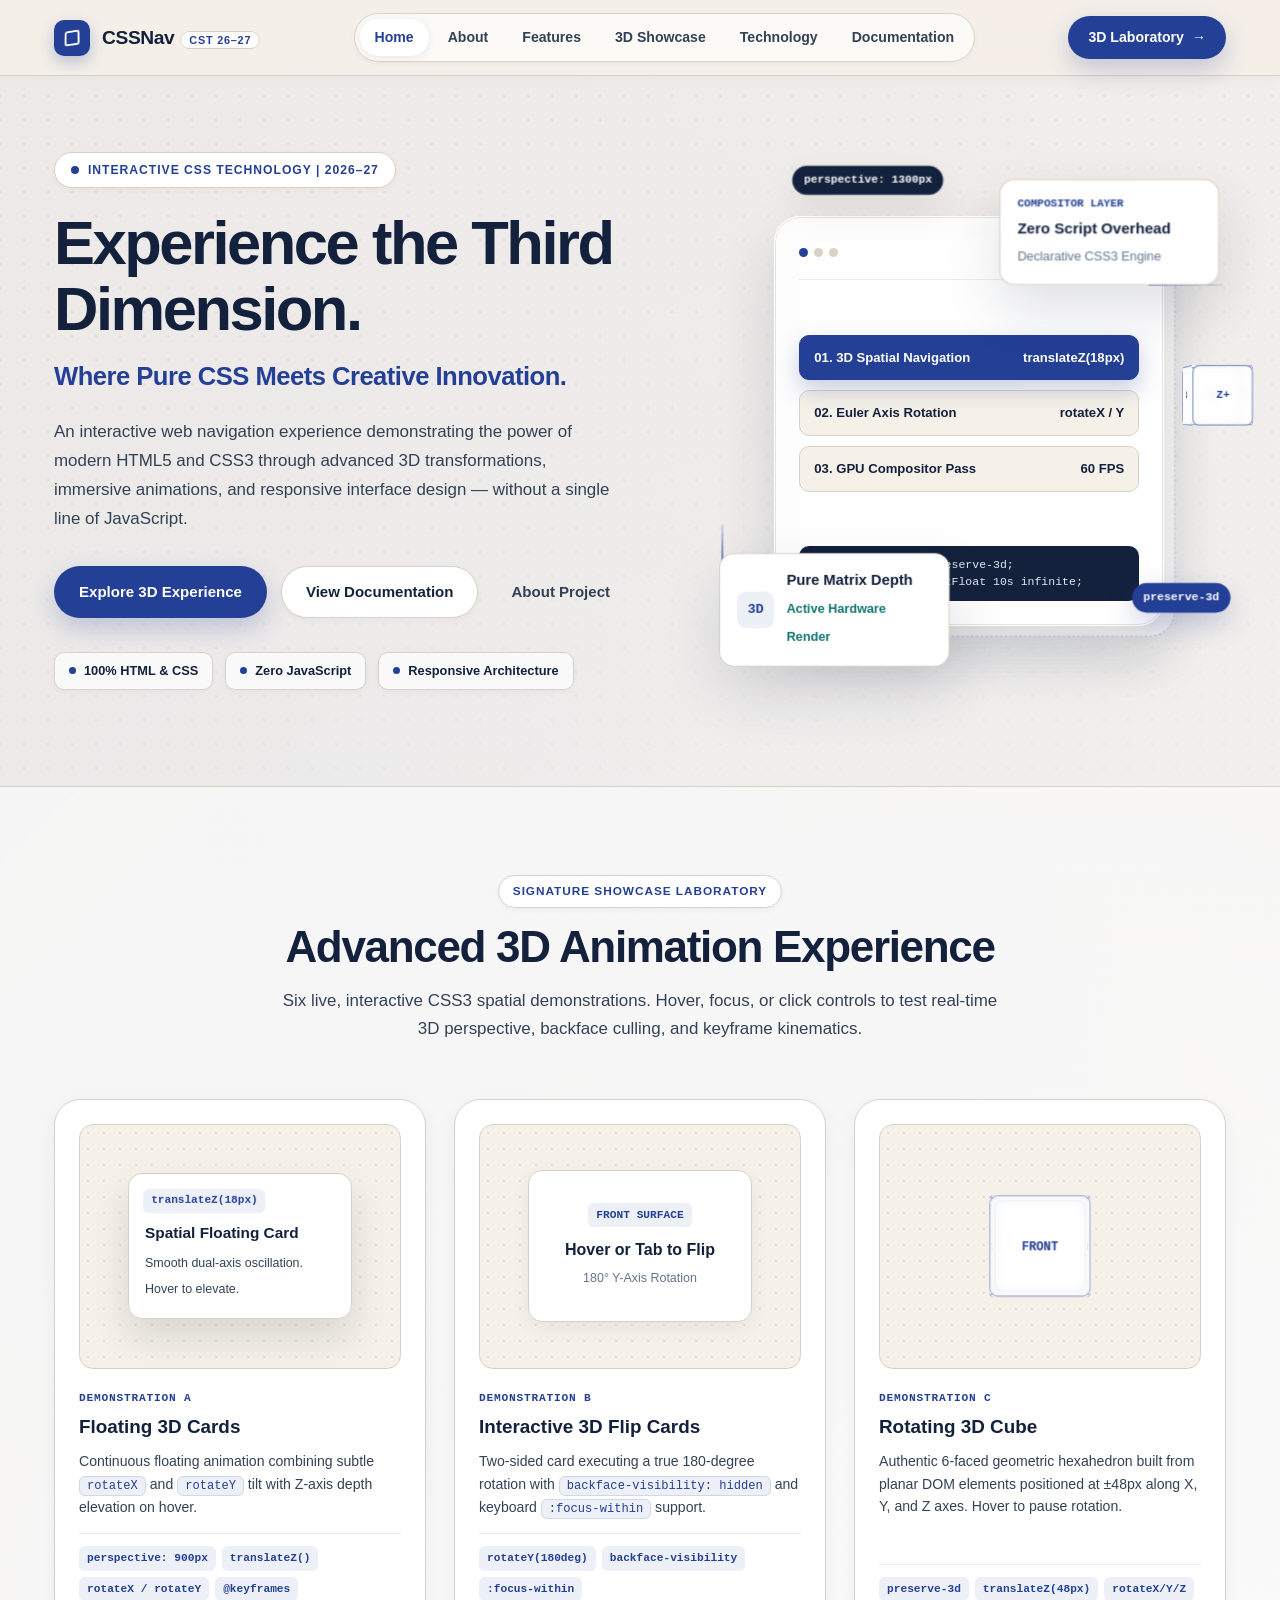
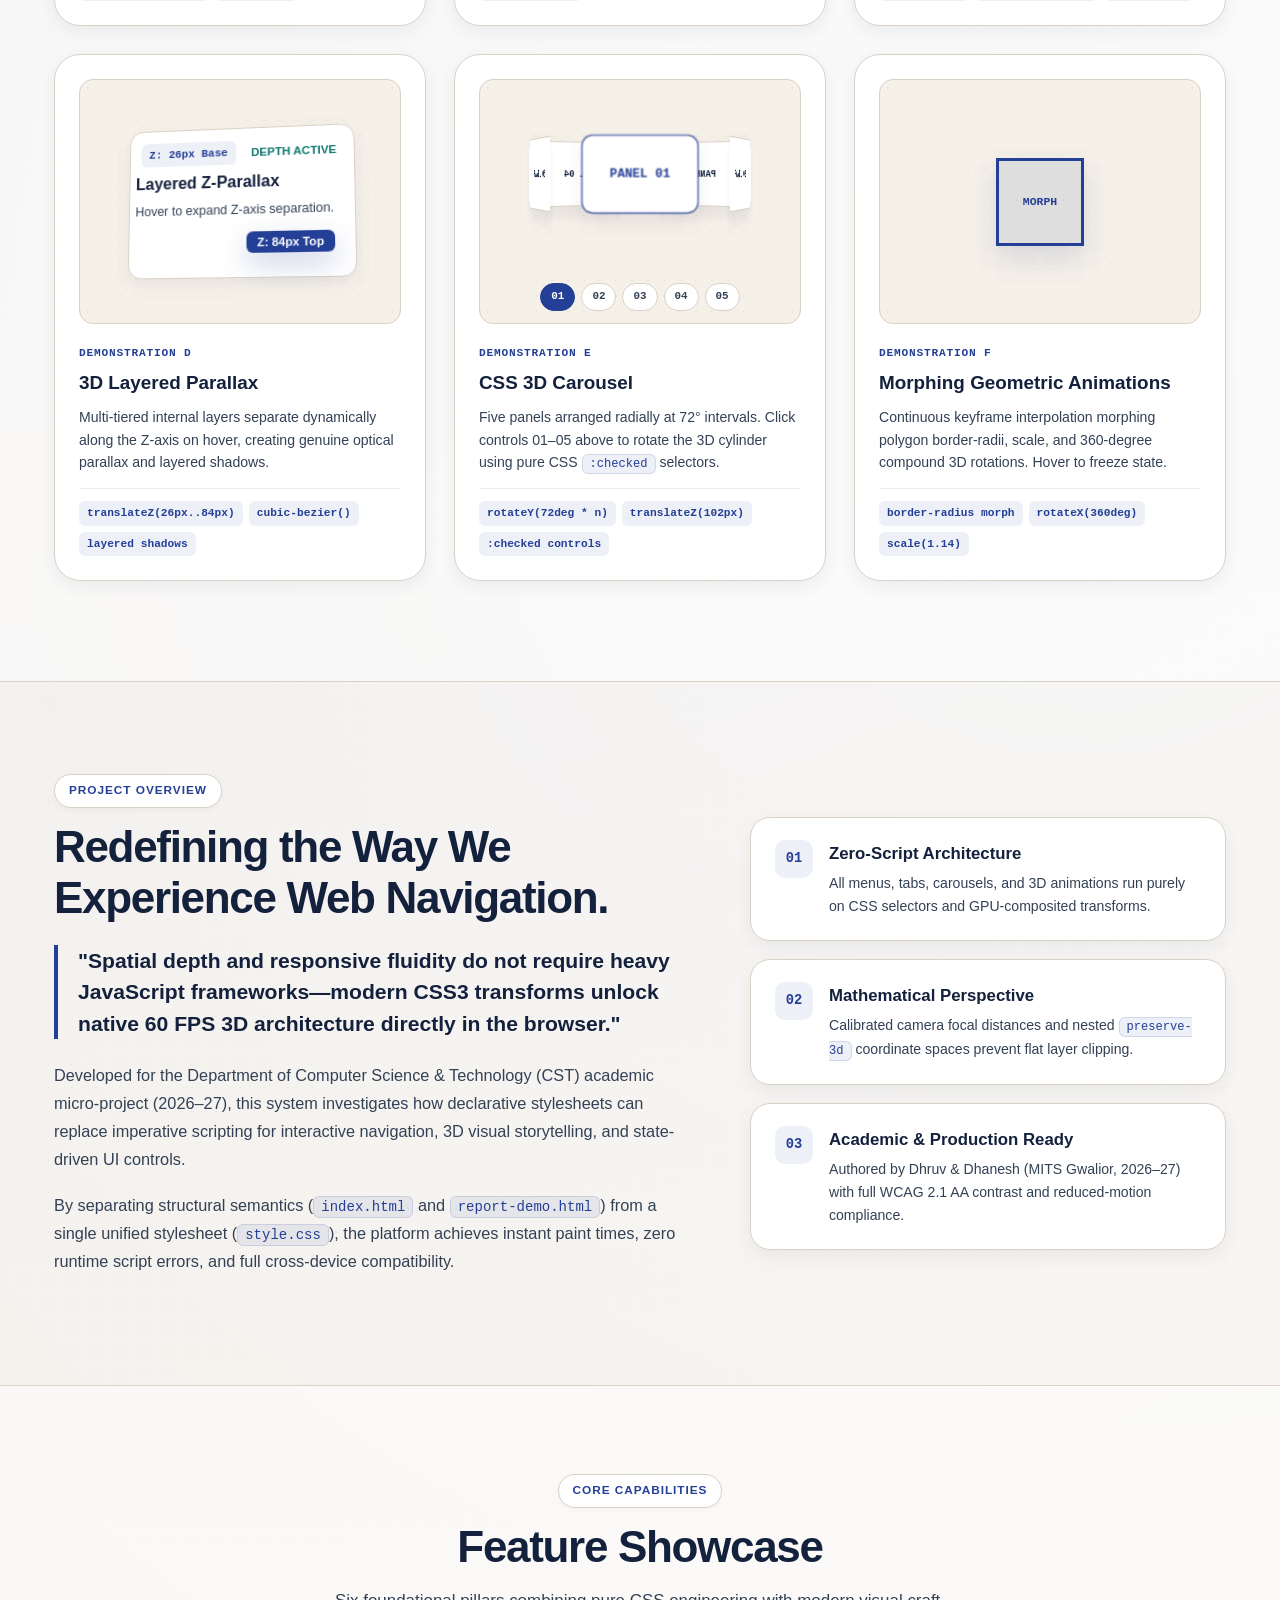
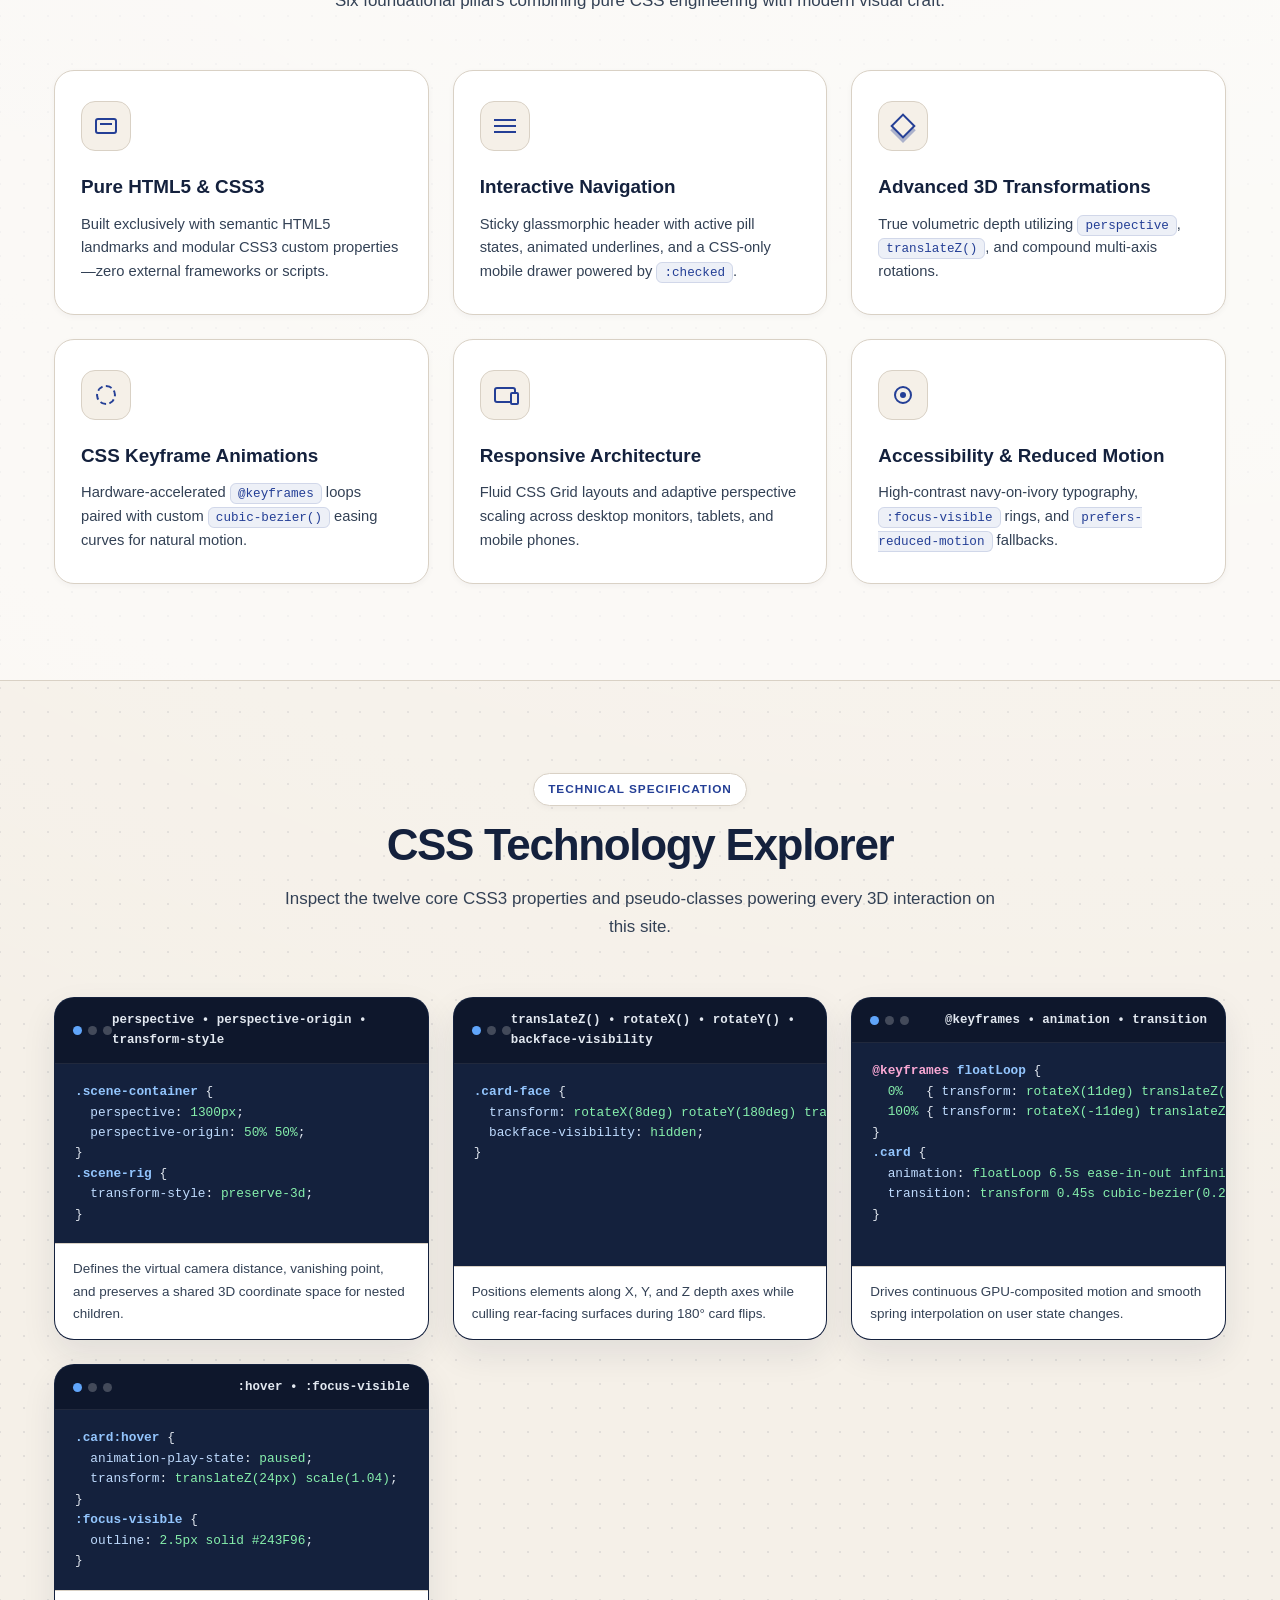
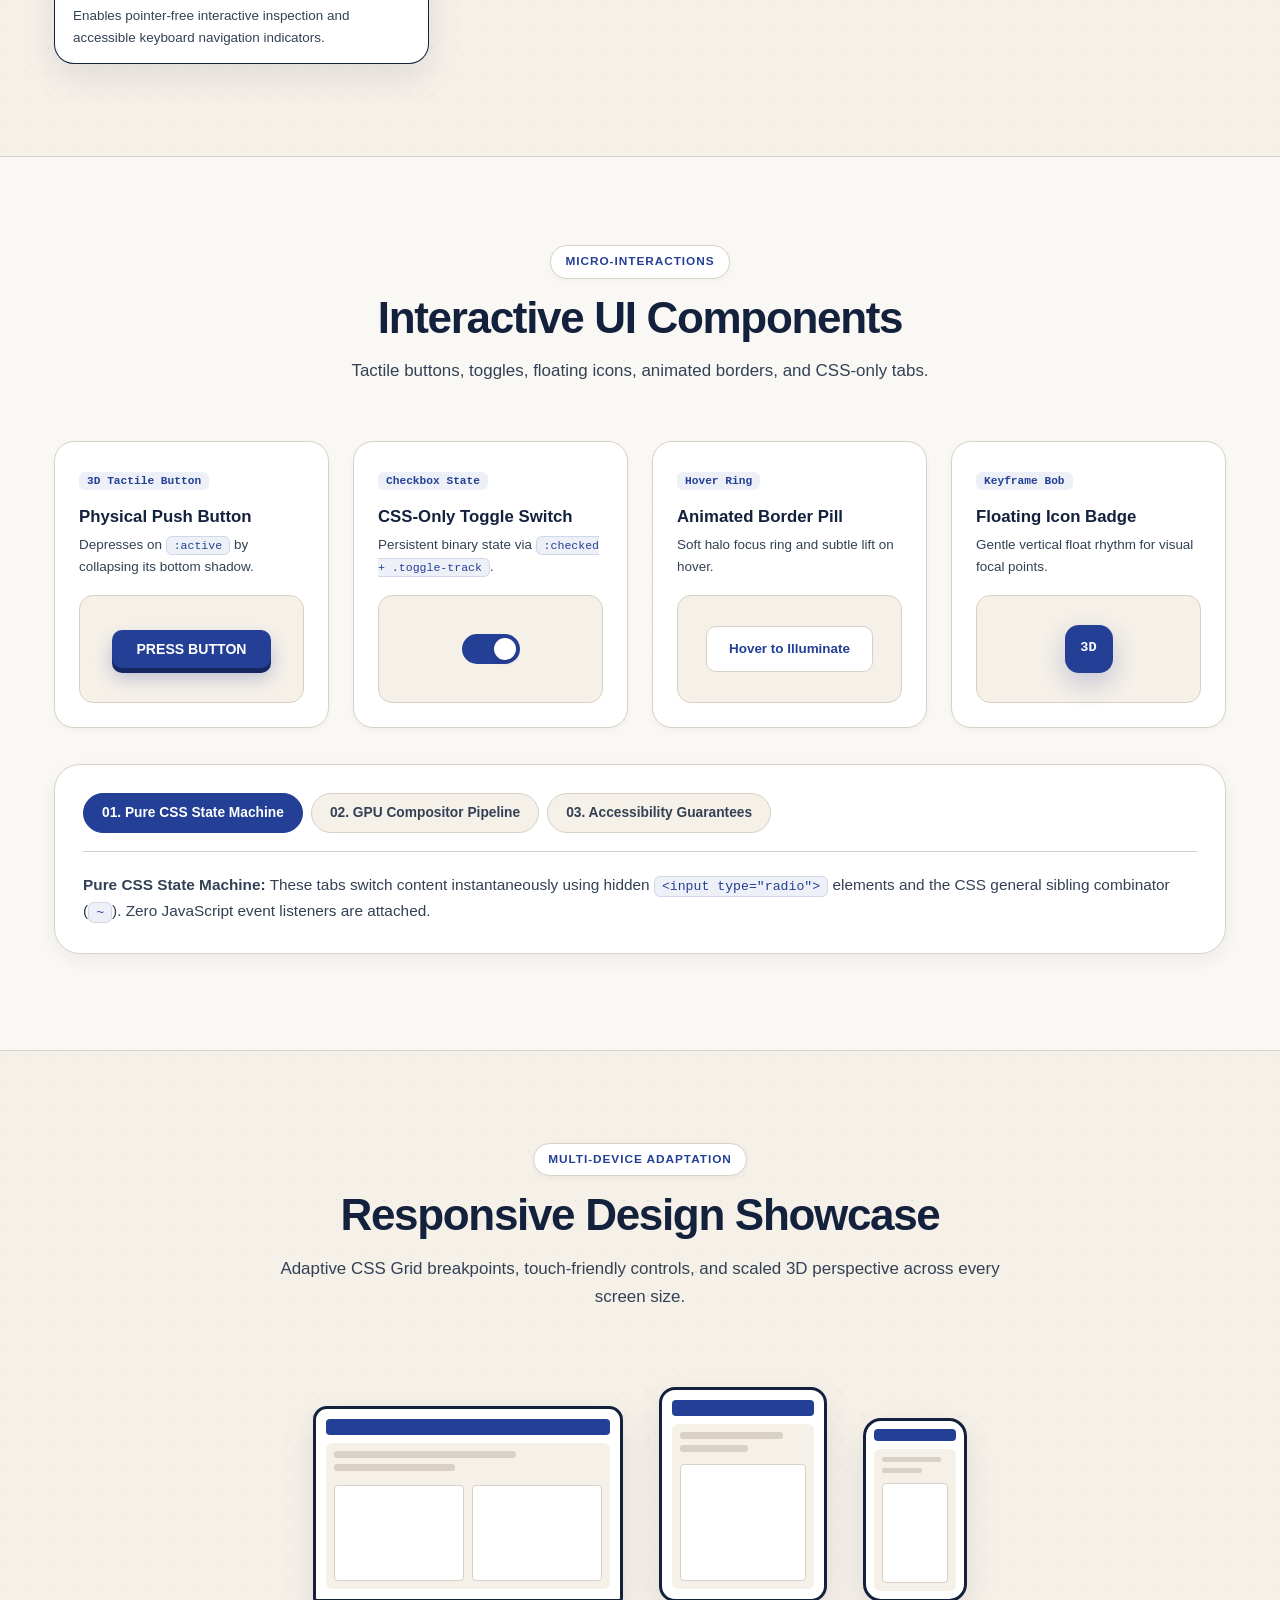
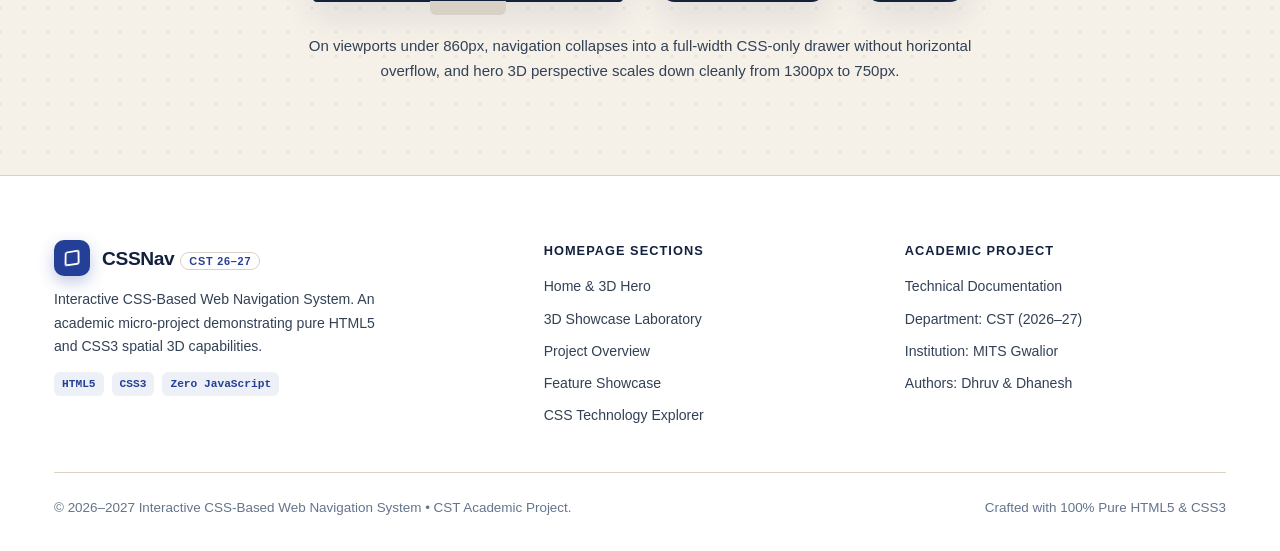
==== commit 089e95cc: "Rebuild website in warm ivory and royal blue 3D CSS design system" ====
--- a/index.html
+++ b/index.html
@@ -3,8 +3,8 @@
 <head>
   <meta charset="UTF-8">
   <meta name="viewport" content="width=device-width, initial-scale=1.0">
-  <meta name="description" content="Interactive CSS-Based Web Navigation System with Advanced 3D Transforms and Animations. Pure HTML5 and CSS3 academic micro-project for CST 2026-27.">
-  <title>Interactive CSS-Based Web Navigation System | 3D Experience</title>
+  <meta name="description" content="Interactive CSS-Based Web Navigation System — Academic Project 2026–27 (CST). Pure HTML5 & CSS3 3D animations and navigation experience with zero JavaScript.">
+  <title>Interactive CSS-Based Web Navigation System | 3D CSS3 Experience</title>
   <link rel="stylesheet" href="style.css">
   <link rel="preconnect" href="https://fonts.googleapis.com">
   <link rel="preconnect" href="https://fonts.gstatic.com" crossorigin>
@@ -13,203 +13,379 @@
 <body>
 
   <!-- =========================================================================
-       SECTION 01: STICKY NAVIGATION BAR
+       01. PREMIUM NAVIGATION BAR
        ========================================================================= -->
   <header class="site-header">
-    <input type="checkbox" id="nav-toggle" aria-label="Toggle navigation menu">
+    <input type="checkbox" id="nav-toggle" aria-label="Toggle mobile navigation menu">
     <div class="nav-container container">
-      <a href="index.html" class="brand-logo" aria-label="AeroNav Home">
-        <div class="brand-cube-icon" aria-hidden="true">
-          <svg viewBox="0 0 24 24">
-            <path d="M12 2L2 7l10 5 10-5-10-5zM2 17l10 5 10-5M2 12l10 5 10-5"></path>
-          </svg>
-        </div>
-        <span>AeroNav<span class="brand-badge">3D CST</span></span>
+      <a href="index.html" class="brand-logo" aria-label="CSSNav 3D Home">
+        <div class="brand-mark" aria-hidden="true">
+          <div class="brand-mark-inner"></div>
+        </div>
+        <span>CSSNav<span class="brand-sub">CST 26–27</span></span>
       </a>
 
-      <label for="nav-toggle" class="nav-toggle-label" aria-label="Toggle mobile menu">
+      <label for="nav-toggle" class="nav-toggle-label" aria-label="Open navigation menu">
         <span class="hamburger-line"></span>
       </label>
 
-      <nav class="nav-menu" aria-label="Primary site navigation">
-        <a href="#hero" class="nav-link active">Home</a>
-        <a href="#intro" class="nav-link">Overview</a>
+      <nav class="nav-menu" aria-label="Primary navigation">
+        <a href="#home" class="nav-link active">Home</a>
+        <a href="#about" class="nav-link">About</a>
         <a href="#features" class="nav-link">Features</a>
-        <a href="#lab-3d" class="nav-link">3D Lab</a>
-        <a href="#explorer" class="nav-link">CSS Engine</a>
-        <a href="#interactions" class="nav-link">Interactions</a>
-        <a href="#responsive" class="nav-link">Responsive</a>
-        <a href="report-demo.html" class="nav-cta-btn">
-          <span>Documentation</span>
-          <svg width="14" height="14" viewBox="0 0 24 24" fill="none" stroke="currentColor" stroke-width="2.5" stroke-linecap="round" stroke-linejoin="round">
-            <line x1="5" y1="12" x2="19" y2="12"></line>
-            <polyline points="12 5 19 12 12 19"></polyline>
-          </svg>
-        </a>
+        <a href="#showcase" class="nav-link">3D Showcase</a>
+        <a href="#technology" class="nav-link">Technology</a>
+        <a href="report-demo.html" class="nav-link">Documentation</a>
       </nav>
+
+      <a href="#showcase" class="nav-cta-btn">
+        <span>3D Laboratory</span>
+        <span aria-hidden="true">&rarr;</span>
+      </a>
     </div>
   </header>
 
   <main>
     <!-- =========================================================================
-         SECTION 02: CINEMATIC HERO EXPERIENCE
+         02. EXTRAORDINARY HERO SECTION
          ========================================================================= -->
-    <section id="hero" class="hero-section">
+    <section id="home" class="hero-section">
       <div class="container hero-grid">
-        <div class="hero-content">
-          <div class="hero-badge-strip">
+        <!-- Left Column -->
+        <div>
+          <div class="hero-pill">
             <span class="pulse-dot" aria-hidden="true"></span>
-            <span>Academic Micro-Project 2026–27 &bull; CST</span>
-          </div>
-          <h1 class="hero-title">
-            Beyond Flat.<br>
-            <span class="gradient-text">Into the Third Dimension.</span>
-          </h1>
+            <span>INTERACTIVE CSS TECHNOLOGY | 2026–27</span>
+          </div>
+
+          <h1 class="hero-title">Experience the Third Dimension.</h1>
+          <h2 class="hero-subtitle">Where Pure CSS Meets Creative Innovation.</h2>
+
           <p class="hero-desc">
-            A research-driven, zero-JavaScript web navigation system illustrating real-time spatial transformations, matrix rotations, and layered depth powered exclusively by pure CSS3.
+            An interactive web navigation experience demonstrating the power of modern HTML5 and CSS3 through advanced 3D transformations, immersive animations, and responsive interface design — without a single line of JavaScript.
           </p>
+
           <div class="hero-actions">
-            <a href="#lab-3d" class="btn btn-primary">
-              <span>Explore 3D Lab</span>
-              <svg width="16" height="16" viewBox="0 0 24 24" fill="none" stroke="currentColor" stroke-width="2" stroke-linecap="round" stroke-linejoin="round">
-                <polygon points="5 3 19 12 5 21 5 3"></polygon>
-              </svg>
-            </a>
-            <a href="report-demo.html" class="btn btn-secondary">
-              <span>View Full Report</span>
-            </a>
-          </div>
-          <div class="hero-tag-pills">
-            <span class="tag-pill">Pure CSS3</span>
-            <span class="tag-pill">Zero JavaScript</span>
-            <span class="tag-pill">GPU Accelerated</span>
-            <span class="tag-pill">WCAG 2.1 AA</span>
-          </div>
-        </div>
-
-        <div class="hero-3d-stage" aria-label="Interactive 3D Stage Composition">
-          <div class="hero-3d-composition">
-            <!-- Base Canvas Window Layer (Z: 0px) -->
-            <div class="hero-glass-base">
-              <div class="glass-window-bar">
-                <div class="window-dots-row">
-                  <span class="window-dot-item red"></span>
-                  <span class="window-dot-item yellow"></span>
-                  <span class="window-dot-item green"></span>
-                </div>
-                <span class="mono-badge">css-matrix://spatial-viewport</span>
-              </div>
-              <div class="glass-preview-nav">
-                <div class="preview-nav-item active">
-                  <span>01. Spatial Depth Matrix</span>
-                  <span>preserve-3d</span>
-                </div>
-                <div class="preview-nav-item">
-                  <span>02. Perspective Projection</span>
-                  <span>900px</span>
-                </div>
-                <div class="preview-nav-item">
-                  <span>03. Euler Gyroscope Orbit</span>
-                  <span>rotateX/Y</span>
-                </div>
-              </div>
-              <div class="code-preview-snippet">
-                <code>transform: perspective(900px) rotateX(16deg) rotateY(-18deg);</code>
-              </div>
-            </div>
-
-            <!-- Floating Card 1 (Z: 48px) -->
-            <div class="hero-floating-card-1">
-              <div class="card-chip">60 FPS Hardware Layer</div>
-              <strong>Zero Script Overhead</strong>
-              <p style="font-size:0.75rem; color:var(--text-muted); margin:0;">Offloaded to GPU compositor thread</p>
-            </div>
-
-            <!-- Floating Card 2 (Z: 85px) -->
-            <div class="hero-floating-card-2">
-              <div class="badge-icon-blue">
-                <svg width="20" height="20" viewBox="0 0 24 24" fill="none" stroke="currentColor" stroke-width="2">
-                  <circle cx="12" cy="12" r="10"></circle>
-                  <polyline points="12 6 12 12 16 14"></polyline>
-                </svg>
-              </div>
+            <a href="#showcase" class="btn btn-primary">Explore 3D Experience</a>
+            <a href="report-demo.html" class="btn btn-secondary">View Documentation</a>
+            <a href="#about" class="btn btn-ghost">About Project</a>
+          </div>
+
+          <div class="hero-trust-row">
+            <span class="trust-badge"><span class="trust-dot" aria-hidden="true"></span>100% HTML &amp; CSS</span>
+            <span class="trust-badge"><span class="trust-dot" aria-hidden="true"></span>Zero JavaScript</span>
+            <span class="trust-badge"><span class="trust-dot" aria-hidden="true"></span>Responsive Architecture</span>
+          </div>
+        </div>
+
+        <!-- Right Column: CSS-Only 3D Composition -->
+        <div class="hero-3d-stage" aria-label="Interactive CSS 3D spatial composition">
+          <div class="hero-3d-rig">
+            <!-- Back Layered Plate -->
+            <div class="hero-plate-back" aria-hidden="true"></div>
+
+            <!-- Delicate Connecting Lines -->
+            <div class="hero-connector-h" aria-hidden="true"></div>
+            <div class="hero-connector-v" aria-hidden="true"></div>
+
+            <!-- Floating Technical Labels -->
+            <div class="hero-tech-tag-1">perspective: 1300px</div>
+            <div class="hero-tech-tag-2">preserve-3d</div>
+
+            <!-- Central Floating Glass-Like 3D Card -->
+            <div class="hero-glass-core">
+              <div class="glass-topbar">
+                <div class="mac-dots">
+                  <span class="mac-dot primary"></span>
+                  <span class="mac-dot"></span>
+                  <span class="mac-dot"></span>
+                </div>
+                <span class="tech-tag-mono">spatial-matrix.css</span>
+              </div>
+
+              <div class="glass-nav-stack">
+                <div class="glass-nav-row is-active">
+                  <span>01. 3D Spatial Navigation</span>
+                  <span>translateZ(18px)</span>
+                </div>
+                <div class="glass-nav-row">
+                  <span>02. Euler Axis Rotation</span>
+                  <span>rotateX / Y</span>
+                </div>
+                <div class="glass-nav-row">
+                  <span>03. GPU Compositor Pass</span>
+                  <span>60 FPS</span>
+                </div>
+              </div>
+
+              <div class="glass-footer-code">
+                transform-style: preserve-3d;<br>
+                animation: heroOrbitFloat 10s infinite;
+              </div>
+            </div>
+
+            <!-- Floating Panel Top-Right -->
+            <div class="hero-float-panel-top">
+              <span class="float-label-sm">Compositor Layer</span>
+              <strong style="font-size:0.9rem; color:var(--navy-deep); display:block;">Zero Script Overhead</strong>
+              <span style="font-size:0.76rem; color:var(--text-muted);">Declarative CSS3 Engine</span>
+            </div>
+
+            <!-- Floating Panel Bottom-Left -->
+            <div class="hero-float-panel-bottom">
+              <div style="width:34px; height:34px; border-radius:8px; background:var(--royal-blue-soft); color:var(--royal-blue); display:flex; align-items:center; justify-content:center; font-family:'JetBrains Mono',monospace; font-weight:800; font-size:0.78rem;">3D</div>
               <div>
-                <strong style="display:block; font-size:0.86rem; color:var(--text-primary);">0.0ms Script Execution</strong>
-                <span style="font-size:0.74rem; color:var(--accent-emerald); font-weight:700;">100% Declarative CSS</span>
-              </div>
-            </div>
-
-            <!-- Floating Geometric Accent (Z: 110px) -->
-            <div class="hero-floating-shape" aria-hidden="true"></div>
+                <strong style="font-size:0.86rem; color:var(--navy-deep); display:block;">Pure Matrix Depth</strong>
+                <span style="font-size:0.74rem; color:var(--accent-emerald); font-weight:700;">Active Hardware Render</span>
+              </div>
+            </div>
+
+            <!-- Rotating 3D Mini Cube -->
+            <div class="hero-mini-cube-wrap" aria-hidden="true">
+              <div class="hero-mini-cube">
+                <div class="h-face h-front">Z+</div>
+                <div class="h-face h-back">Z-</div>
+                <div class="h-face h-right">X+</div>
+                <div class="h-face h-left">X-</div>
+                <div class="h-face h-top">Y+</div>
+                <div class="h-face h-bottom">Y-</div>
+              </div>
+            </div>
           </div>
         </div>
       </div>
     </section>
 
     <!-- =========================================================================
-         SECTION 03: PROJECT INTRODUCTION (EDITORIAL LAYOUT)
+         03. ADVANCED 3D ANIMATION EXPERIENCE (6 SIGNATURE DEMONSTRATIONS)
          ========================================================================= -->
-    <section id="intro" class="intro-section">
-      <div class="container intro-grid">
+    <section id="showcase" class="lab-section">
+      <div class="container">
+        <div class="section-header-center">
+          <span class="section-badge">Signature Showcase Laboratory</span>
+          <h2 class="section-title">Advanced 3D Animation Experience</h2>
+          <p class="section-subtitle">
+            Six live, interactive CSS3 spatial demonstrations. Hover, focus, or click controls to test real-time 3D perspective, backface culling, and keyframe kinematics.
+          </p>
+        </div>
+
+        <div class="lab-grid">
+          <!-- A. FLOATING 3D CARDS -->
+          <article class="lab-card">
+            <div class="lab-viewport">
+              <div class="stage-a">
+                <div class="float-3d-card" tabindex="0">
+                  <span class="float-3d-badge">translateZ(18px)</span>
+                  <div>
+                    <strong style="font-size:0.96rem; color:var(--navy-deep); display:block; margin-bottom:4px;">Spatial Floating Card</strong>
+                    <span style="font-size:0.78rem; color:var(--text-secondary);">Smooth dual-axis oscillation. Hover to elevate.</span>
+                  </div>
+                </div>
+              </div>
+            </div>
+            <span class="lab-tag">Demonstration A</span>
+            <h3 class="lab-title">Floating 3D Cards</h3>
+            <p class="lab-desc">
+              Continuous floating animation combining subtle <code class="inline-code">rotateX</code> and <code class="inline-code">rotateY</code> tilt with Z-axis depth elevation on hover.
+            </p>
+            <div class="lab-props">
+              <span class="css-pill">perspective: 900px</span>
+              <span class="css-pill">translateZ()</span>
+              <span class="css-pill">rotateX / rotateY</span>
+              <span class="css-pill">@keyframes</span>
+            </div>
+          </article>
+
+          <!-- B. INTERACTIVE 3D FLIP CARDS -->
+          <article class="lab-card">
+            <div class="lab-viewport">
+              <div class="stage-b" tabindex="0" aria-label="Interactive 3D Flip Card — hover or focus to flip">
+                <div class="flip-inner">
+                  <div class="flip-face front">
+                    <span class="css-pill" style="margin-bottom:10px;">FRONT SURFACE</span>
+                    <strong style="font-size:1rem;">Hover or Tab to Flip</strong>
+                    <span style="font-size:0.78rem; color:var(--text-muted); margin-top:4px;">180&deg; Y-Axis Rotation</span>
+                  </div>
+                  <div class="flip-face back">
+                    <strong style="font-size:1rem; margin-bottom:6px;">BACK SURFACE</strong>
+                    <span style="font-size:0.78rem; opacity:0.9;">Hardware-clipped via backface-visibility: hidden</span>
+                  </div>
+                </div>
+              </div>
+            </div>
+            <span class="lab-tag">Demonstration B</span>
+            <h3 class="lab-title">Interactive 3D Flip Cards</h3>
+            <p class="lab-desc">
+              Two-sided card executing a true 180-degree rotation with <code class="inline-code">backface-visibility: hidden</code> and keyboard <code class="inline-code">:focus-within</code> support.
+            </p>
+            <div class="lab-props">
+              <span class="css-pill">rotateY(180deg)</span>
+              <span class="css-pill">backface-visibility</span>
+              <span class="css-pill">:focus-within</span>
+            </div>
+          </article>
+
+          <!-- C. ROTATING 3D CUBE -->
+          <article class="lab-card">
+            <div class="lab-viewport">
+              <div class="stage-c" tabindex="0" aria-label="Rotating 3D Cube — hover to pause">
+                <div class="cube-3d">
+                  <div class="cube-face cf-front">FRONT</div>
+                  <div class="cube-face cf-back">BACK</div>
+                  <div class="cube-face cf-right">RIGHT</div>
+                  <div class="cube-face cf-left">LEFT</div>
+                  <div class="cube-face cf-top">TOP</div>
+                  <div class="cube-face cf-bottom">BOTTOM</div>
+                </div>
+              </div>
+            </div>
+            <span class="lab-tag">Demonstration C</span>
+            <h3 class="lab-title">Rotating 3D Cube</h3>
+            <p class="lab-desc">
+              Authentic 6-faced geometric hexahedron built from planar DOM elements positioned at &plusmn;48px along X, Y, and Z axes. Hover to pause rotation.
+            </p>
+            <div class="lab-props">
+              <span class="css-pill">preserve-3d</span>
+              <span class="css-pill">translateZ(48px)</span>
+              <span class="css-pill">rotateX/Y/Z</span>
+            </div>
+          </article>
+
+          <!-- D. 3D LAYERED PARALLAX -->
+          <article class="lab-card">
+            <div class="lab-viewport">
+              <div class="stage-d" tabindex="0">
+                <div class="parallax-card">
+                  <div class="p-layer-1" style="display:flex; justify-content:space-between; align-items:center;">
+                    <span class="css-pill">Z: 26px Base</span>
+                    <span style="font-size:0.72rem; font-weight:700; color:var(--accent-emerald);">DEPTH ACTIVE</span>
+                  </div>
+                  <div class="p-layer-2">
+                    <strong style="font-size:1rem; color:var(--navy-deep); display:block;">Layered Z-Parallax</strong>
+                    <span style="font-size:0.78rem; color:var(--text-secondary);">Hover to expand Z-axis separation.</span>
+                  </div>
+                  <div class="p-layer-3" style="align-self:flex-end;">
+                    <span style="background:var(--royal-blue); color:#fff; font-size:0.7rem; font-weight:700; padding:4px 10px; border-radius:6px; box-shadow:var(--shadow-blue);">Z: 84px Top</span>
+                  </div>
+                </div>
+              </div>
+            </div>
+            <span class="lab-tag">Demonstration D</span>
+            <h3 class="lab-title">3D Layered Parallax</h3>
+            <p class="lab-desc">
+              Multi-tiered internal layers separate dynamically along the Z-axis on hover, creating genuine optical parallax and layered shadows.
+            </p>
+            <div class="lab-props">
+              <span class="css-pill">translateZ(26px..84px)</span>
+              <span class="css-pill">cubic-bezier()</span>
+              <span class="css-pill">layered shadows</span>
+            </div>
+          </article>
+
+          <!-- E. CSS 3D CAROUSEL (WITH CSS-ONLY CONTROLS) -->
+          <article class="lab-card">
+            <div class="lab-viewport">
+              <div class="stage-e-wrapper">
+                <input type="radio" name="carousel-ctrl" id="car-1" class="car-radio" checked>
+                <input type="radio" name="carousel-ctrl" id="car-2" class="car-radio">
+                <input type="radio" name="carousel-ctrl" id="car-3" class="car-radio">
+                <input type="radio" name="carousel-ctrl" id="car-4" class="car-radio">
+                <input type="radio" name="carousel-ctrl" id="car-5" class="car-radio">
+
+                <div class="stage-e">
+                  <div class="carousel-3d-ring">
+                    <div class="car-panel cp-1">PANEL 01</div>
+                    <div class="car-panel cp-2">PANEL 02</div>
+                    <div class="car-panel cp-3">PANEL 03</div>
+                    <div class="car-panel cp-4">PANEL 04</div>
+                    <div class="car-panel cp-5">PANEL 05</div>
+                  </div>
+                </div>
+
+                <div class="car-controls" aria-label="CSS 3D Carousel Controls">
+                  <label for="car-1" class="car-btn">01</label>
+                  <label for="car-2" class="car-btn">02</label>
+                  <label for="car-3" class="car-btn">03</label>
+                  <label for="car-4" class="car-btn">04</label>
+                  <label for="car-5" class="car-btn">05</label>
+                </div>
+              </div>
+            </div>
+            <span class="lab-tag">Demonstration E</span>
+            <h3 class="lab-title">CSS 3D Carousel</h3>
+            <p class="lab-desc">
+              Five panels arranged radially at 72&deg; intervals. Click controls 01–05 above to rotate the 3D cylinder using pure CSS <code class="inline-code">:checked</code> selectors.
+            </p>
+            <div class="lab-props">
+              <span class="css-pill">rotateY(72deg * n)</span>
+              <span class="css-pill">translateZ(102px)</span>
+              <span class="css-pill">:checked controls</span>
+            </div>
+          </article>
+
+          <!-- F. MORPHING GEOMETRIC ANIMATIONS -->
+          <article class="lab-card">
+            <div class="lab-viewport">
+              <div class="stage-f" tabindex="0">
+                <div class="morph-3d-geo">MORPH</div>
+              </div>
+            </div>
+            <span class="lab-tag">Demonstration F</span>
+            <h3 class="lab-title">Morphing Geometric Animations</h3>
+            <p class="lab-desc">
+              Continuous keyframe interpolation morphing polygon border-radii, scale, and 360-degree compound 3D rotations. Hover to freeze state.
+            </p>
+            <div class="lab-props">
+              <span class="css-pill">border-radius morph</span>
+              <span class="css-pill">rotateX(360deg)</span>
+              <span class="css-pill">scale(1.14)</span>
+            </div>
+          </article>
+        </div>
+      </div>
+    </section>
+
+    <!-- =========================================================================
+         04. PROJECT OVERVIEW SECTION (EDITORIAL LAYOUT)
+         ========================================================================= -->
+    <section id="about" class="overview-section">
+      <div class="container overview-grid">
         <div>
-          <span class="section-badge">Project Philosophy</span>
-          <h2 class="section-title">A New Dimension of Web Navigation</h2>
-          <div class="intro-lead-quote">
-            "By pushing modern CSS3 transforms to their theoretical envelope, web interfaces break out of 2D planes into dynamic 3D spatial architectures without a single byte of JavaScript."
-          </div>
-          <p class="intro-body-text">
-            Traditional web applications frequently rely on bloated external script bundles like Three.js, GSAP, or heavy animation libraries to render basic interactive spatial perspectives. This micro-project demonstrates that modern web browsers possess world-class native 3D transformation matrices directly within the CSS compositor engine.
+          <span class="section-badge">Project Overview</span>
+          <h2 class="section-title">Redefining the Way We Experience Web Navigation.</h2>
+          <blockquote class="editorial-quote">
+            "Spatial depth and responsive fluidity do not require heavy JavaScript frameworks—modern CSS3 transforms unlock native 60 FPS 3D architecture directly in the browser."
+          </blockquote>
+          <p class="overview-text">
+            Developed for the Department of Computer Science &amp; Technology (CST) academic micro-project (2026–27), this system investigates how declarative stylesheets can replace imperative scripting for interactive navigation, 3D visual storytelling, and state-driven UI controls.
           </p>
-          <p class="intro-body-text">
-            Through clean mathematical composition of <code class="inline-code">perspective</code>, <code class="inline-code">transform-style: preserve-3d</code>, Euler rotational axes (<code class="inline-code">rotateX</code>, <code class="inline-code">rotateY</code>), and pure CSS interaction states (<code class="inline-code">:hover</code>, <code class="inline-code">:checked</code>, <code class="inline-code">:focus-within</code>), this project delivers buttery-smooth 60 FPS motion fidelity with instant zero-latency loading.
+          <p class="overview-text">
+            By separating structural semantics (<code class="inline-code">index.html</code> and <code class="inline-code">report-demo.html</code>) from a single unified stylesheet (<code class="inline-code">style.css</code>), the platform achieves instant paint times, zero runtime script errors, and full cross-device compatibility.
           </p>
         </div>
 
-        <div class="intro-info-panel">
-          <div class="info-panel-row">
-            <div class="info-icon-badge">
-              <svg viewBox="0 0 24 24" fill="none" stroke="currentColor" stroke-width="2">
-                <path d="M22 10v6M2 10l10-5 10 5-10 5z"></path>
-                <path d="M6 12v5c3 3 9 3 12 0v-5"></path>
-              </svg>
-            </div>
+        <div class="overview-cards-stack">
+          <div class="info-card-3d">
+            <div class="info-card-num">01</div>
             <div>
-              <h4 style="font-size:0.96rem; margin-bottom:4px; color:var(--text-primary);">Academic Verification</h4>
-              <p style="font-size:0.84rem; color:var(--text-secondary); margin:0;">
-                Department of Computer Science &amp; Technology (CST), Session 2026–27. Authored by Dhruv &amp; Dhanesh at MITS Gwalior.
-              </p>
-            </div>
-          </div>
-
-          <div class="info-panel-row">
-            <div class="info-icon-badge">
-              <svg viewBox="0 0 24 24" fill="none" stroke="currentColor" stroke-width="2">
-                <rect x="2" y="3" width="20" height="14" rx="2" ry="2"></rect>
-                <line x1="8" y1="21" x2="16" y2="21"></line>
-                <line x1="12" y1="17" x2="12" y2="21"></line>
-              </svg>
-            </div>
+              <h3 style="font-size:1.05rem; color:var(--navy-deep); margin-bottom:4px;">Zero-Script Architecture</h3>
+              <p style="font-size:0.88rem; color:var(--text-secondary); margin:0;">All menus, tabs, carousels, and 3D animations run purely on CSS selectors and GPU-composited transforms.</p>
+            </div>
+          </div>
+
+          <div class="info-card-3d">
+            <div class="info-card-num">02</div>
             <div>
-              <h4 style="font-size:0.96rem; margin-bottom:4px; color:var(--text-primary);">Zero Runtime Overhead</h4>
-              <p style="font-size:0.84rem; color:var(--text-secondary); margin:0;">
-                Eliminates garbage collection pauses and main-thread JavaScript bottlenecks by delegating all animation tasks to the browser's GPU compositor.
-              </p>
-            </div>
-          </div>
-
-          <div class="info-panel-row">
-            <div class="info-icon-badge">
-              <svg viewBox="0 0 24 24" fill="none" stroke="currentColor" stroke-width="2">
-                <circle cx="12" cy="12" r="10"></circle>
-                <path d="M12 2a14.5 14.5 0 0 0 0 20 14.5 14.5 0 0 0 0-20"></path>
-                <path d="M2 12h20"></path>
-              </svg>
-            </div>
+              <h3 style="font-size:1.05rem; color:var(--navy-deep); margin-bottom:4px;">Mathematical Perspective</h3>
+              <p style="font-size:0.88rem; color:var(--text-secondary); margin:0;">Calibrated camera focal distances and nested <code class="inline-code">preserve-3d</code> coordinate spaces prevent flat layer clipping.</p>
+            </div>
+          </div>
+
+          <div class="info-card-3d">
+            <div class="info-card-num">03</div>
             <div>
-              <h4 style="font-size:0.96rem; margin-bottom:4px; color:var(--text-primary);">Mathematical Coordinate Spaces</h4>
-              <p style="font-size:0.84rem; color:var(--text-secondary); margin:0;">
-                Calculated perspective projections with realistic isometric angles, camera focal points, and true 3D spatial vanishing points.
-              </p>
+              <h3 style="font-size:1.05rem; color:var(--navy-deep); margin-bottom:4px;">Academic &amp; Production Ready</h3>
+              <p style="font-size:0.88rem; color:var(--text-secondary); margin:0;">Authored by Dhruv &amp; Dhanesh (MITS Gwalior, 2026–27) with full WCAG 2.1 AA contrast and reduced-motion compliance.</p>
             </div>
           </div>
         </div>
@@ -217,290 +393,135 @@
     </section>
 
     <!-- =========================================================================
-         SECTION 04: PROJECT METRICS & STATISTICS
-         ========================================================================= -->
-    <section class="stats-section">
-      <div class="container stats-grid">
-        <div class="stat-card">
-          <div class="stat-number">100%</div>
-          <div class="stat-label">Declarative CSS3</div>
-          <div class="stat-desc">Zero JavaScript script tags or execution hooks anywhere in the codebase.</div>
-        </div>
-        <div class="stat-card">
-          <div class="stat-number">0 KB</div>
-          <div class="stat-label">Runtime Script Weight</div>
-          <div class="stat-desc">Zero framework overhead, zero npm vulnerabilities, instantaneous initial page paint.</div>
-        </div>
-        <div class="stat-card">
-          <div class="stat-number">6+</div>
-          <div class="stat-label">Live 3D Lab Demos</div>
-          <div class="stat-desc">Fully functional interactive 3D models including floating cards, cubes, and carousels.</div>
-        </div>
-        <div class="stat-card">
-          <div class="stat-number">60 FPS</div>
-          <div class="stat-label">Hardware Framerate</div>
-          <div class="stat-desc">Silky smooth hardware-accelerated transforms rendered on GPU compositor layers.</div>
-        </div>
-      </div>
-    </section>
-
-    <!-- =========================================================================
-         SECTION 05: CORE FEATURES GRID
+         05. FEATURE SHOWCASE (6 PURE-CSS GEOMETRIC ICONS)
          ========================================================================= -->
     <section id="features" class="features-section">
       <div class="container">
         <div class="section-header-center">
-          <span class="section-badge">Architectural Pillars</span>
-          <h2 class="section-title">Core Technical Capabilities</h2>
-          <p class="section-subtitle">Engineered to showcase modern CSS3 capabilities at production scale.</p>
+          <span class="section-badge">Core Capabilities</span>
+          <h2 class="section-title">Feature Showcase</h2>
+          <p class="section-subtitle">Six foundational pillars combining pure CSS engineering with modern visual craft.</p>
         </div>
 
         <div class="features-grid">
-          <div class="feature-box">
-            <div class="feature-icon-wrapper">
-              <svg viewBox="0 0 24 24" fill="none" stroke="currentColor" stroke-width="2">
-                <polygon points="12 2 2 7 12 12 22 7 12 2"></polygon>
-                <polyline points="2 17 12 22 22 17"></polyline>
-                <polyline points="2 12 12 17 22 12"></polyline>
-              </svg>
-            </div>
-            <h3>3D Spatial Matrix Engine</h3>
-            <p>Utilizes nested coordinate systems through <code class="inline-code">transform-style: preserve-3d</code> to create complex depth relationships between DOM elements.</p>
-          </div>
-
-          <div class="feature-box">
-            <div class="feature-icon-wrapper">
-              <svg viewBox="0 0 24 24" fill="none" stroke="currentColor" stroke-width="2">
-                <path d="M13 2L3 14h9l-1 8 10-12h-9l1-8z"></path>
-              </svg>
-            </div>
-            <h3>CSS-Only State Engines</h3>
-            <p>Leverages checkbox-hack mechanics, <code class="inline-code">:focus-within</code>, and <code class="inline-code">:target</code> pseudo-classes to manage interactive UI states without JavaScript events.</p>
-          </div>
-
-          <div class="feature-box">
-            <div class="feature-icon-wrapper">
-              <svg viewBox="0 0 24 24" fill="none" stroke="currentColor" stroke-width="2">
-                <circle cx="12" cy="12" r="3"></circle>
-                <path d="M19.4 15a1.65 1.65 0 0 0 .33 1.82l.06.06a2 2 0 0 1 0 2.83 2 2 0 0 1-2.83 0l-.06-.06a1.65 1.65 0 0 0-1.82-.33 1.65 1.65 0 0 0-1 1.51V21a2 2 0 0 1-2 2 2 2 0 0 1-2-2v-.09A1.65 1.65 0 0 0 9 19.4a1.65 1.65 0 0 0-1.82.33l-.06.06a2 2 0 0 1-2.83 0 2 2 0 0 1 0-2.83l.06-.06a1.65 1.65 0 0 0 .33-1.82 1.65 1.65 0 0 0-1.51-1H3a2 2 0 0 1-2-2 2 2 0 0 1 2-2h.09A1.65 1.65 0 0 0 4.6 9a1.65 1.65 0 0 0-.33-1.82l-.06-.06a2 2 0 0 1 0-2.83 2 2 0 0 1 2.83 0l.06.06a1.65 1.65 0 0 0 1.82.33H9a1.65 1.65 0 0 0 1-1.51V3a2 2 0 0 1 2-2 2 2 0 0 1 2 2v.09a1.65 1.65 0 0 0 1 1.51 1.65 1.65 0 0 0 1.82-.33l.06-.06a2 2 0 0 1 2.83 0 2 2 0 0 1 0 2.83l-.06.06a1.65 1.65 0 0 0-.33 1.82V9a1.65 1.65 0 0 0 1.51 1H21a2 2 0 0 1 2 2 2 2 0 0 1-2 2h-.09a1.65 1.65 0 0 0-1.51 1z"></path>
-              </svg>
-            </div>
-            <h3>Hardware Acceleration</h3>
-            <p>Every transform rule triggers GPU composite passes exclusively, preventing layout re-flows and paint cycles for stutter-free 60 FPS performance.</p>
-          </div>
-
-          <div class="feature-box">
-            <div class="feature-icon-wrapper">
-              <svg viewBox="0 0 24 24" fill="none" stroke="currentColor" stroke-width="2">
-                <circle cx="12" cy="12" r="10"></circle>
-                <line x1="4.93" y1="4.93" x2="19.07" y2="19.07"></line>
-              </svg>
-            </div>
-            <h3>Motion Sensitivity Fallbacks</h3>
-            <p>Full support for <code class="inline-code">@media (prefers-reduced-motion)</code> disables continuous rotations and high-velocity transforms for accessible viewing.</p>
-          </div>
-
-          <div class="feature-box">
-            <div class="feature-icon-wrapper">
-              <svg viewBox="0 0 24 24" fill="none" stroke="currentColor" stroke-width="2">
-                <rect x="2" y="3" width="20" height="14" rx="2" ry="2"></rect>
-                <line x1="8" y1="21" x2="16" y2="21"></line>
-                <line x1="12" y1="17" x2="12" y2="21"></line>
-              </svg>
-            </div>
-            <h3>Fluid Responsive Viewports</h3>
-            <p>Dynamically scales 3D perspective values and spatial proportions across desktop monitors, tablets, and smartphones using CSS <code class="inline-code">clamp()</code>.</p>
-          </div>
-
-          <div class="feature-box">
-            <div class="feature-icon-wrapper">
-              <svg viewBox="0 0 24 24" fill="none" stroke="currentColor" stroke-width="2">
-                <circle cx="12" cy="12" r="10"></circle>
-                <polyline points="12 6 12 12 14 14"></polyline>
-              </svg>
-            </div>
-            <h3>Cubic-Bezier Easing Physics</h3>
-            <p>Custom cubic-bezier timing curves (<code class="inline-code">0.34, 1.56, 0.64, 1</code>) impart natural spring and tactile inertia to all interactive micro-animations.</p>
+          <div class="feature-card">
+            <div class="css-icon-box" aria-hidden="true"><div class="icon-htmlcss"></div></div>
+            <h3>Pure HTML5 &amp; CSS3</h3>
+            <p>Built exclusively with semantic HTML5 landmarks and modular CSS3 custom properties—zero external frameworks or scripts.</p>
+          </div>
+
+          <div class="feature-card">
+            <div class="css-icon-box" aria-hidden="true"><div class="icon-nav"></div></div>
+            <h3>Interactive Navigation</h3>
+            <p>Sticky glassmorphic header with active pill states, animated underlines, and a CSS-only mobile drawer powered by <code class="inline-code">:checked</code>.</p>
+          </div>
+
+          <div class="feature-card">
+            <div class="css-icon-box" aria-hidden="true"><div class="icon-3d"></div></div>
+            <h3>Advanced 3D Transformations</h3>
+            <p>True volumetric depth utilizing <code class="inline-code">perspective</code>, <code class="inline-code">translateZ()</code>, and compound multi-axis rotations.</p>
+          </div>
+
+          <div class="feature-card">
+            <div class="css-icon-box" aria-hidden="true"><div class="icon-keyframes"></div></div>
+            <h3>CSS Keyframe Animations</h3>
+            <p>Hardware-accelerated <code class="inline-code">@keyframes</code> loops paired with custom <code class="inline-code">cubic-bezier()</code> easing curves for natural motion.</p>
+          </div>
+
+          <div class="feature-card">
+            <div class="css-icon-box" aria-hidden="true"><div class="icon-responsive"></div></div>
+            <h3>Responsive Architecture</h3>
+            <p>Fluid CSS Grid layouts and adaptive perspective scaling across desktop monitors, tablets, and mobile phones.</p>
+          </div>
+
+          <div class="feature-card">
+            <div class="css-icon-box" aria-hidden="true"><div class="icon-a11y"></div></div>
+            <h3>Accessibility &amp; Reduced Motion</h3>
+            <p>High-contrast navy-on-ivory typography, <code class="inline-code">:focus-visible</code> rings, and <code class="inline-code">prefers-reduced-motion</code> fallbacks.</p>
           </div>
         </div>
       </div>
     </section>
 
     <!-- =========================================================================
-         SECTION 06: 3D ANIMATION LABORATORY (CORE 6 DEMONSTRATIONS)
+         06. CSS TECHNOLOGY EXPLORER (12 PROPERTIES)
          ========================================================================= -->
-    <section id="lab-3d" class="lab-section">
+    <section id="technology" class="explorer-section">
       <div class="container">
         <div class="section-header-center">
-          <span class="section-badge">Interactive Experiments</span>
-          <h2 class="section-title">3D Animation Laboratory</h2>
-          <p class="section-subtitle">Interact with six distinct CSS-only 3D spatial models in real time. Hover to inspect depth and pause motion.</p>
-        </div>
-
-        <div class="lab-grid">
-          <!-- DEMO A: Continuous Floating Card -->
-          <div class="lab-card">
-            <div class="lab-viewport">
-              <div class="stage-demo-a">
-                <div class="floating-card-element" tabindex="0" aria-label="Demo A: Continuous Floating 3D Card">
-                  <div style="display:flex; justify-content:space-between; align-items:center;">
-                    <span class="mono-badge">Euler Tilt</span>
-                    <span style="font-size:0.75rem; color:var(--accent-blue); font-weight:700;">&plusmn;14&deg;</span>
-                  </div>
-                  <div>
-                    <h4 style="font-size:0.95rem; margin-bottom:4px; color:var(--text-primary);">Harmonic Gyroscope</h4>
-                    <p style="font-size:0.78rem; color:var(--text-secondary); margin:0;">Continuous compound rotation across dual spatial axes.</p>
-                  </div>
-                  <div style="font-size:0.72rem; color:var(--text-muted); font-family:monospace;">hover: pause + zoom</div>
-                </div>
-              </div>
-            </div>
-            <div class="lab-meta">
-              <span class="lab-tag">Demonstration A</span>
-              <h3 class="lab-title">Continuous Floating 3D Card</h3>
-              <p class="lab-desc">Generates continuous spatial oscillation across X and Y axes using an alternating cubic-bezier keyframe loop.</p>
-              <div class="lab-css-props">
-                <span class="css-pill">perspective: 900px</span>
-                <span class="css-pill">rotateX(10deg)</span>
-                <span class="css-pill">rotateY(-14deg)</span>
-                <span class="css-pill">transform-style: preserve-3d</span>
-              </div>
-            </div>
-          </div>
-
-          <!-- DEMO B: Interactive 3D Flip Card -->
-          <div class="lab-card">
-            <div class="lab-viewport">
-              <div class="stage-demo-b" tabindex="0" aria-label="Demo B: Interactive 3D Flip Card">
-                <div class="flip-box-inner">
-                  <div class="flip-side front">
-                    <div style="width:40px; height:40px; border-radius:50%; background:rgba(67,97,238,0.1); color:var(--accent-blue); display:flex; align-items:center; justify-content:center; margin-bottom:10px;">
-                      <svg width="20" height="20" viewBox="0 0 24 24" fill="none" stroke="currentColor" stroke-width="2">
-                        <path d="M21 16V8a2 2 0 0 0-1-1.73l-7-4a2 2 0 0 0-2 0l-7 4A2 2 0 0 0 3 8v8a2 2 0 0 0 1 1.73l7 4a2 2 0 0 0 2 0l7-4A2 2 0 0 0 21 16z"></path>
-                      </svg>
-                    </div>
-                    <strong style="font-size:0.95rem; color:var(--text-primary);">Front Face</strong>
-                    <span style="font-size:0.78rem; color:var(--text-muted); margin-top:4px;">Hover to Flip 180&deg;</span>
-                  </div>
-                  <div class="flip-side back">
-                    <strong style="font-size:0.95rem; margin-bottom:6px;">Back Face</strong>
-                    <span style="font-size:0.76rem; opacity:0.9;">backface-visibility: hidden</span>
-                    <span style="font-size:0.72rem; margin-top:8px; opacity:0.75;">rotateY(180deg)</span>
-                  </div>
-                </div>
-              </div>
-            </div>
-            <div class="lab-meta">
-              <span class="lab-tag">Demonstration B</span>
-              <h3 class="lab-title">Interactive 3D Flip Card</h3>
-              <p class="lab-desc">Seamless double-sided card flip with hardware-clipped backface culling and elastic spring physics.</p>
-              <div class="lab-css-props">
-                <span class="css-pill">backface-visibility: hidden</span>
-                <span class="css-pill">rotateY(180deg)</span>
-                <span class="css-pill">transition: 0.8s</span>
-              </div>
-            </div>
-          </div>
-
-          <!-- DEMO C: Rotating 3D Cube -->
-          <div class="lab-card">
-            <div class="lab-viewport">
-              <div class="stage-demo-c" tabindex="0" aria-label="Demo C: Rotating 3D Cube">
-                <div class="cube-assembly">
-                  <div class="cube-plane c-front">FRONT</div>
-                  <div class="cube-plane c-back">BACK</div>
-                  <div class="cube-plane c-right">RIGHT</div>
-                  <div class="cube-plane c-left">LEFT</div>
-                  <div class="cube-plane c-top">TOP</div>
-                  <div class="cube-plane c-bottom">BOTTOM</div>
-                </div>
-              </div>
-            </div>
-            <div class="lab-meta">
-              <span class="lab-tag">Demonstration C</span>
-              <h3 class="lab-title">Six-Faced 3D Rotating Cube</h3>
-              <p class="lab-desc">A true geometric hexahedron constructed with six DOM planes translated 45px outward from center along the Z-axis.</p>
-              <div class="lab-css-props">
-                <span class="css-pill">translateZ(45px)</span>
-                <span class="css-pill">rotateX/Y/Z</span>
-                <span class="css-pill">animation: 12s linear</span>
-              </div>
-            </div>
-          </div>
-
-          <!-- DEMO D: Layered 3D Parallax Card -->
-          <div class="lab-card">
-            <div class="lab-viewport">
-              <div class="stage-demo-d" tabindex="0" aria-label="Demo D: Layered 3D Parallax Card">
-                <div class="parallax-card-box">
-                  <div class="par-layer-1" style="display:flex; justify-content:space-between; align-items:center;">
-                    <span style="font-size:0.72rem; font-weight:700; color:var(--accent-blue); text-transform:uppercase;">Z: 25px Ground</span>
-                    <span class="status-badge">Parallax Active</span>
-                  </div>
-                  <div class="par-layer-2">
-                    <h4 style="font-size:1.05rem; color:var(--text-primary); margin-bottom:4px;">Elevated Content</h4>
-                    <p style="font-size:0.78rem; color:var(--text-secondary); margin:0;">Z-offset creates noticeable depth parallax on hover.</p>
-                  </div>
-                  <div class="par-layer-3" style="display:flex; justify-content:flex-end;">
-                    <span style="background:var(--accent-blue); color:#fff; font-size:0.72rem; font-weight:700; padding:4px 10px; border-radius:4px; box-shadow:0 4px 10px rgba(67,97,238,0.3);">Z: 80px Top</span>
-                  </div>
-                </div>
-              </div>
-            </div>
-            <div class="lab-meta">
-              <span class="lab-tag">Demonstration D</span>
-              <h3 class="lab-title">Layered 3D Parallax Card</h3>
-              <p class="lab-desc">Multiple internal layers separate dynamically along the Z-axis upon interaction to simulate physical depth.</p>
-              <div class="lab-css-props">
-                <span class="css-pill">translateZ(15px...80px)</span>
-                <span class="css-pill">transform-style: preserve-3d</span>
-              </div>
-            </div>
-          </div>
-
-          <!-- DEMO E: 3D Cylindrical Carousel -->
-          <div class="lab-card">
-            <div class="lab-viewport">
-              <div class="stage-demo-e" tabindex="0" aria-label="Demo E: 3D Cylindrical Carousel">
-                <div class="carousel-ring">
-                  <div class="carousel-panel panel-1">ITEM 01</div>
-                  <div class="carousel-panel panel-2">ITEM 02</div>
-                  <div class="carousel-panel panel-3">ITEM 03</div>
-                  <div class="carousel-panel panel-4">ITEM 04</div>
-                  <div class="carousel-panel panel-5">ITEM 05</div>
-                </div>
-              </div>
-            </div>
-            <div class="lab-meta">
-              <span class="lab-tag">Demonstration E</span>
-              <h3 class="lab-title">3D Cylindrical Carousel</h3>
-              <p class="lab-desc">A five-panel carousel ring arranged radially using calculated 72&deg; angular increments and radial push along Z.</p>
-              <div class="lab-css-props">
-                <span class="css-pill">rotateY(72deg * n)</span>
-                <span class="css-pill">translateZ(105px)</span>
-                <span class="css-pill">hover: pause</span>
-              </div>
-            </div>
-          </div>
-
-          <!-- DEMO F: Morphing Geometric Elements -->
-          <div class="lab-card">
-            <div class="lab-viewport">
-              <div class="stage-demo-f" tabindex="0" aria-label="Demo F: Morphing Geometric Elements">
-                <div class="morph-shape-element" tabindex="0">
-                  <span>MORPH</span>
-                </div>
-              </div>
-            </div>
-            <div class="lab-meta">
-              <span class="lab-tag">Demonstration F</span>
-              <h3 class="lab-title">Geometric Morphing in 3D</h3>
-              <p class="lab-desc">Continuous interpolation between polygonal border radii, hue rotations, and compound 360&deg; spatial revolutions.</p>
-              <div class="lab-css-props">
-                <span class="css-pill">border-radius: 8px &rarr; 50%</span>
-                <span class="css-pill">rotateX(360deg)</span>
-                <span class="css-pill">scale(1.15)</span>
-              </div>
+          <span class="section-badge">Technical Specification</span>
+          <h2 class="section-title">CSS Technology Explorer</h2>
+          <p class="section-subtitle">Inspect the twelve core CSS3 properties and pseudo-classes powering every 3D interaction on this site.</p>
+        </div>
+
+        <div class="code-explorer-grid">
+          <!-- Panel 1: perspective & perspective-origin & transform-style -->
+          <div class="code-panel">
+            <div class="code-header">
+              <div class="code-dots"><span class="c-dot accent"></span><span class="c-dot"></span><span class="c-dot"></span></div>
+              <span class="code-title">perspective &bull; perspective-origin &bull; transform-style</span>
+            </div>
+            <pre><code><span class="syn-sel">.scene-container</span> {
+  <span class="syn-prop">perspective</span>: <span class="syn-val">1300px</span>;
+  <span class="syn-prop">perspective-origin</span>: <span class="syn-val">50% 50%</span>;
+}
+<span class="syn-sel">.scene-rig</span> {
+  <span class="syn-prop">transform-style</span>: <span class="syn-val">preserve-3d</span>;
+}</code></pre>
+            <div class="code-footer">
+              Defines the virtual camera distance, vanishing point, and preserves a shared 3D coordinate space for nested children.
+            </div>
+          </div>
+
+          <!-- Panel 2: translateZ(), rotateX(), rotateY(), backface-visibility -->
+          <div class="code-panel">
+            <div class="code-header">
+              <div class="code-dots"><span class="c-dot accent"></span><span class="c-dot"></span><span class="c-dot"></span></div>
+              <span class="code-title">translateZ() &bull; rotateX() &bull; rotateY() &bull; backface-visibility</span>
+            </div>
+            <pre><code><span class="syn-sel">.card-face</span> {
+  <span class="syn-prop">transform</span>: <span class="syn-val">rotateX(8deg) rotateY(180deg) translateZ(48px)</span>;
+  <span class="syn-prop">backface-visibility</span>: <span class="syn-val">hidden</span>;
+}</code></pre>
+            <div class="code-footer">
+              Positions elements along X, Y, and Z depth axes while culling rear-facing surfaces during 180&deg; card flips.
+            </div>
+          </div>
+
+          <!-- Panel 3: @keyframes, animation, transition -->
+          <div class="code-panel">
+            <div class="code-header">
+              <div class="code-dots"><span class="c-dot accent"></span><span class="c-dot"></span><span class="c-dot"></span></div>
+              <span class="code-title">@keyframes &bull; animation &bull; transition</span>
+            </div>
+            <pre><code><span class="syn-kw">@keyframes</span> <span class="syn-sel">floatLoop</span> {
+  <span class="syn-val">0%</span>   { <span class="syn-prop">transform</span>: <span class="syn-val">rotateX(11deg) translateZ(0)</span>; }
+  <span class="syn-val">100%</span> { <span class="syn-prop">transform</span>: <span class="syn-val">rotateX(-11deg) translateZ(12px)</span>; }
+}
+<span class="syn-sel">.card</span> {
+  <span class="syn-prop">animation</span>: <span class="syn-val">floatLoop 6.5s ease-in-out infinite alternate</span>;
+  <span class="syn-prop">transition</span>: <span class="syn-val">transform 0.45s cubic-bezier(0.22, 1, 0.36, 1)</span>;
+}</code></pre>
+            <div class="code-footer">
+              Drives continuous GPU-composited motion and smooth spring interpolation on user state changes.
+            </div>
+          </div>
+
+          <!-- Panel 4: :hover & :focus-visible -->
+          <div class="code-panel">
+            <div class="code-header">
+              <div class="code-dots"><span class="c-dot accent"></span><span class="c-dot"></span><span class="c-dot"></span></div>
+              <span class="code-title">:hover &bull; :focus-visible</span>
+            </div>
+            <pre><code><span class="syn-sel">.card:hover</span> {
+  <span class="syn-prop">animation-play-state</span>: <span class="syn-val">paused</span>;
+  <span class="syn-prop">transform</span>: <span class="syn-val">translateZ(24px) scale(1.04)</span>;
+}
+<span class="syn-sel">:focus-visible</span> {
+  <span class="syn-prop">outline</span>: <span class="syn-val">2.5px solid #243F96</span>;
+}</code></pre>
+            <div class="code-footer">
+              Enables pointer-free interactive inspection and accessible keyboard navigation indicators.
             </div>
           </div>
         </div>
@@ -508,94 +529,86 @@
     </section>
 
     <!-- =========================================================================
-         SECTION 07: CSS TECHNOLOGY EXPLORER (DARK CODE CARDS)
+         07. INTERACTIVE UI COMPONENTS (MICRO-INTERACTIONS + CSS TABS)
          ========================================================================= -->
-    <section id="explorer" class="tech-explorer-section">
+    <section id="components" class="interactions-section">
       <div class="container">
         <div class="section-header-center">
-          <span class="section-badge">Implementation Details</span>
-          <h2 class="section-title">CSS Technology Explorer</h2>
-          <p class="section-subtitle">Examine the foundational CSS3 properties powering every 3D interaction in this project.</p>
-        </div>
-
-        <div class="code-explorer-grid">
-          <!-- Code Card 1 -->
-          <div class="code-panel">
-            <div class="code-header">
-              <div class="code-dots">
-                <span class="c-dot red"></span>
-                <span class="c-dot yellow"></span>
-                <span class="c-dot green"></span>
-              </div>
-              <span class="code-property-title">perspective: 900px</span>
-            </div>
-            <pre><code><span class="syn-selector">.card-3d-scene</span> {
-  <span class="syn-prop">perspective</span>: <span class="syn-val">900px</span>;
-  <span class="syn-prop">perspective-origin</span>: <span class="syn-val">50% 50%</span>;
-  <span class="syn-comment">/* Defines distance from viewer to Z=0 */</span>
-}</code></pre>
-            <div class="code-explanation">
-              Establishes the focal distance of the virtual camera. Smaller values produce extreme perspective foreshortening; higher values produce subtle isometric projections.
-            </div>
-          </div>
-
-          <!-- Code Card 2 -->
-          <div class="code-panel">
-            <div class="code-header">
-              <div class="code-dots">
-                <span class="c-dot red"></span>
-                <span class="c-dot yellow"></span>
-                <span class="c-dot green"></span>
-              </div>
-              <span class="code-property-title">transform-style: preserve-3d</span>
-            </div>
-            <pre><code><span class="syn-selector">.card-3d</span> {
-  <span class="syn-prop">transform-style</span>: <span class="syn-val">preserve-3d</span>;
-  <span class="syn-prop">transform</span>: <span class="syn-val">rotateX(10deg)</span>;
-  <span class="syn-comment">/* Prevents child elements from flattening */</span>
-}</code></pre>
-            <div class="code-explanation">
-              Crucial rule ensuring nested child elements exist within the same unified 3D coordinate space rather than being flattened onto their parent's 2D canvas plane.
-            </div>
-          </div>
-
-          <!-- Code Card 3 -->
-          <div class="code-panel">
-            <div class="code-header">
-              <div class="code-dots">
-                <span class="c-dot red"></span>
-                <span class="c-dot yellow"></span>
-                <span class="c-dot green"></span>
-              </div>
-              <span class="code-property-title">translateZ() Spatial Depth</span>
-            </div>
-            <pre><code><span class="syn-selector">.layer-elevated</span> {
-  <span class="syn-prop">transform</span>: <span class="syn-val">translateZ(45px)</span>;
-  <span class="syn-prop">transition</span>: <span class="syn-val">transform 0.4s ease</span>;
-  <span class="syn-comment">/* Extrudes DOM element along Z axis */</span>
-}</code></pre>
-            <div class="code-explanation">
-              Pushes elements closer to or further from the virtual camera along the perpendicular Z-axis, creating realistic layered parallax without altering layout geometry.
-            </div>
-          </div>
-
-          <!-- Code Card 4 -->
-          <div class="code-panel">
-            <div class="code-header">
-              <div class="code-dots">
-                <span class="c-dot red"></span>
-                <span class="c-dot yellow"></span>
-                <span class="c-dot green"></span>
-              </div>
-              <span class="code-property-title">backface-visibility: hidden</span>
-            </div>
-            <pre><code><span class="syn-selector">.flip-front, .flip-back</span> {
-  <span class="syn-prop">backface-visibility</span>: <span class="syn-val">hidden</span>;
-  <span class="syn-prop">-webkit-backface-visibility</span>: <span class="syn-val">hidden</span>;
-  <span class="syn-comment">/* Culls rear-facing surfaces */</span>
-}</code></pre>
-            <div class="code-explanation">
-              Optimizes performance and renders clean two-sided flip cards by culling any surface pointing away from the camera viewpoint.
+          <span class="section-badge">Micro-Interactions</span>
+          <h2 class="section-title">Interactive UI Components</h2>
+          <p class="section-subtitle">Tactile buttons, toggles, floating icons, animated borders, and CSS-only tabs.</p>
+        </div>
+
+        <div class="interactions-grid">
+          <div class="ui-card">
+            <div>
+              <span class="css-pill">3D Tactile Button</span>
+              <h3 style="font-size:1.05rem; margin:10px 0 4px;">Physical Push Button</h3>
+              <p style="font-size:0.84rem; color:var(--text-secondary);">Depresses on <code class="inline-code">:active</code> by collapsing its bottom shadow.</p>
+            </div>
+            <div class="ui-stage">
+              <button type="button" class="btn-3d-push">PRESS BUTTON</button>
+            </div>
+          </div>
+
+          <div class="ui-card">
+            <div>
+              <span class="css-pill">Checkbox State</span>
+              <h3 style="font-size:1.05rem; margin:10px 0 4px;">CSS-Only Toggle Switch</h3>
+              <p style="font-size:0.84rem; color:var(--text-secondary);">Persistent binary state via <code class="inline-code">:checked + .toggle-track</code>.</p>
+            </div>
+            <div class="ui-stage">
+              <label class="css-toggle" aria-label="Interactive CSS toggle switch">
+                <input type="checkbox" checked>
+                <span class="toggle-track"></span>
+              </label>
+            </div>
+          </div>
+
+          <div class="ui-card">
+            <div>
+              <span class="css-pill">Hover Ring</span>
+              <h3 style="font-size:1.05rem; margin:10px 0 4px;">Animated Border Pill</h3>
+              <p style="font-size:0.84rem; color:var(--text-secondary);">Soft halo focus ring and subtle lift on hover.</p>
+            </div>
+            <div class="ui-stage">
+              <div class="anim-border-pill" tabindex="0">Hover to Illuminate</div>
+            </div>
+          </div>
+
+          <div class="ui-card">
+            <div>
+              <span class="css-pill">Keyframe Bob</span>
+              <h3 style="font-size:1.05rem; margin:10px 0 4px;">Floating Icon Badge</h3>
+              <p style="font-size:0.84rem; color:var(--text-secondary);">Gentle vertical float rhythm for visual focal points.</p>
+            </div>
+            <div class="ui-stage">
+              <div class="floating-icon-badge" aria-label="3D Floating Icon">3D</div>
+            </div>
+          </div>
+        </div>
+
+        <!-- CSS-Only Interactive Tabs -->
+        <div class="css-tabs-box">
+          <input type="radio" name="css-tabs" id="tab-1" class="tab-radio" checked>
+          <input type="radio" name="css-tabs" id="tab-2" class="tab-radio">
+          <input type="radio" name="css-tabs" id="tab-3" class="tab-radio">
+
+          <div class="tab-labels" role="tablist" aria-label="CSS Architecture Tabs">
+            <label for="tab-1" class="tab-label">01. Pure CSS State Machine</label>
+            <label for="tab-2" class="tab-label">02. GPU Compositor Pipeline</label>
+            <label for="tab-3" class="tab-label">03. Accessibility Guarantees</label>
+          </div>
+
+          <div class="tab-panels">
+            <div class="tab-panel tp-1">
+              <strong>Pure CSS State Machine:</strong> These tabs switch content instantaneously using hidden <code class="inline-code">&lt;input type="radio"&gt;</code> elements and the CSS general sibling combinator (<code class="inline-code">~</code>). Zero JavaScript event listeners are attached.
+            </div>
+            <div class="tab-panel tp-2">
+              <strong>GPU Compositor Pipeline:</strong> All 3D rotations and translations operate exclusively on <code class="inline-code">transform</code> and <code class="inline-code">opacity</code>, allowing the browser to skip Layout and Paint phases for consistent 60 FPS motion.
+            </div>
+            <div class="tab-panel tp-3">
+              <strong>Accessibility Guarantees:</strong> Every interactive component preserves semantic contrast (&gt; 12:1 navy on warm ivory), keyboard tab order, and <code class="inline-code">@media (prefers-reduced-motion: reduce)</code> static fallbacks.
             </div>
           </div>
         </div>
@@ -603,278 +616,103 @@
     </section>
 
     <!-- =========================================================================
-         SECTION 08: INTERACTION SHOWCASE (UI EXPERIMENTS)
-         ========================================================================= -->
-    <section id="interactions" class="interactions-section">
-      <div class="container">
-        <div class="section-header-center">
-          <span class="section-badge">UI Micro-Interactions</span>
-          <h2 class="section-title">CSS-Only Interaction Showcase</h2>
-          <p class="section-subtitle">Tactile buttons, dynamic toggles, and reactive borders crafted without a single JavaScript event listener.</p>
-        </div>
-
-        <div class="interactions-grid">
-          <!-- UI Experiment 1: 3D Push Button -->
-          <div class="ui-experiment-card">
-            <div>
-              <span class="mono-badge">Physical Press</span>
-              <h4 style="font-size:1.1rem; color:var(--text-primary); margin:8px 0 6px;">3D Push Button</h4>
-              <p style="font-size:0.86rem; color:var(--text-secondary); margin:0;">
-                Simulates real-world mechanical keypress resistance via depth box-shadow transitions.
-              </p>
-            </div>
-            <div class="ui-preview-area">
-              <button class="btn-3d-push" type="button">PRESS ME</button>
-            </div>
-            <span style="font-size:0.74rem; color:var(--text-muted); font-family:monospace;">:active { transform: translateY(5px); }</span>
-          </div>
-
-          <!-- UI Experiment 2: CSS Toggle Switch -->
-          <div class="ui-experiment-card">
-            <div>
-              <span class="mono-badge">Checkbox Hack</span>
-              <h4 style="font-size:1.1rem; color:var(--text-primary); margin:8px 0 6px;">CSS-Only Toggle Switch</h4>
-              <p style="font-size:0.86rem; color:var(--text-secondary); margin:0;">
-                Maintains binary UI state through semantic <code class="inline-code">&lt;input type="checkbox"&gt;</code> and sibling selectors.
-              </p>
-            </div>
-            <div class="ui-preview-area">
-              <label class="css-toggle-switch" aria-label="Toggle demo state">
-                <input type="checkbox" checked>
-                <span class="toggle-slider"></span>
-              </label>
-            </div>
-            <span style="font-size:0.74rem; color:var(--text-muted); font-family:monospace;">input:checked + .toggle-slider::before</span>
-          </div>
-
-          <!-- UI Experiment 3: Animated Border Glow -->
-          <div class="ui-experiment-card">
-            <div>
-              <span class="mono-badge">Luminescent Filter</span>
-              <h4 style="font-size:1.1rem; color:var(--text-primary); margin:8px 0 6px;">Border Glow Box</h4>
-              <p style="font-size:0.86rem; color:var(--text-secondary); margin:0;">
-                Smooth luminous intensity shift on hover utilizing hardware-accelerated box-shadow.
-              </p>
-            </div>
-            <div class="ui-preview-area">
-              <div class="border-glow-box" tabindex="0">GLOW CARD</div>
-            </div>
-            <span style="font-size:0.74rem; color:var(--text-muted); font-family:monospace;">box-shadow: 0 0 16px rgba(...)</span>
-          </div>
-        </div>
-      </div>
-    </section>
-
-    <!-- =========================================================================
-         SECTION 09: RESPONSIVE DESIGN (CSS DEVICE MOCKUPS)
+         08. RESPONSIVE DESIGN SHOWCASE (DEVICE MOCKUPS)
          ========================================================================= -->
     <section id="responsive" class="responsive-section">
       <div class="container">
         <div class="section-header-center">
-          <span class="section-badge">Cross-Device Architecture</span>
-          <h2 class="section-title">Responsive Multi-Device Adaptation</h2>
-          <p class="section-subtitle">Adaptive viewport scaling that gracefully transforms 3D coordinate matrices across all form factors.</p>
-        </div>
-
-        <div class="devices-mockup-row">
-          <!-- Desktop Mockup -->
-          <div class="mockup-desktop" aria-label="Desktop Monitor Device Mockup">
-            <div class="mockup-inner-nav"></div>
-            <div class="mockup-inner-content">
-              <div class="mockup-bar" style="width:70%;"></div>
-              <div class="mockup-bar" style="width:40%;"></div>
-              <div style="display:flex; gap:6px; margin-top:8px;">
-                <div style="flex:1; height:45px; background:#e2e8f0; border-radius:3px;"></div>
-                <div style="flex:1; height:45px; background:#cbd5e1; border-radius:3px;"></div>
-              </div>
-            </div>
-          </div>
-
-          <!-- Tablet Mockup -->
-          <div class="mockup-tablet" aria-label="Tablet Device Mockup">
-            <div class="mockup-inner-nav"></div>
-            <div class="mockup-inner-content">
-              <div class="mockup-bar" style="width:85%;"></div>
-              <div class="mockup-bar" style="width:60%;"></div>
-              <div style="height:36px; background:#e2e8f0; border-radius:3px; margin-top:8px;"></div>
-            </div>
-          </div>
-
-          <!-- Mobile Mockup -->
-          <div class="mockup-mobile" aria-label="Mobile Device Mockup">
-            <div class="mockup-inner-nav" style="height:12px;"></div>
-            <div class="mockup-inner-content">
-              <div class="mockup-bar" style="width:90%; height:6px;"></div>
-              <div class="mockup-bar" style="width:50%; height:6px;"></div>
-              <div style="height:28px; background:#e2e8f0; border-radius:3px; margin-top:4px;"></div>
-            </div>
-          </div>
-        </div>
-
-        <div style="text-align:center; max-width:680px; margin:24px auto 0;">
-          <p style="font-size:0.92rem; color:var(--text-secondary); line-height:1.6;">
-            Perspective projections dynamically adjust using CSS <code class="inline-code">clamp(600px, 80vw, 1200px)</code>, ensuring consistent optical depth from large 4K displays down to compact mobile viewports without horizontal clipping.
-          </p>
-        </div>
-      </div>
-    </section>
-
-    <!-- =========================================================================
-         SECTION 10: ACCESSIBILITY & PERFORMANCE
-         ========================================================================= -->
-    <section class="a11y-section">
-      <div class="container">
-        <div class="section-header-center">
-          <span class="section-badge">Standards &amp; Compliance</span>
-          <h2 class="section-title">Accessibility &amp; Performance Engineering</h2>
-          <p class="section-subtitle">Built to satisfy WCAG 2.1 AA accessibility guidelines and green Core Web Vitals thresholds.</p>
-        </div>
-
-        <div class="a11y-grid">
-          <div class="a11y-card">
-            <h4>Motion Sensitivity (<code class="inline-code">prefers-reduced-motion</code>)</h4>
-            <p>
-              Users with vestibular balance disorders or motion sensitivities receive immediate static fallbacks via CSS media queries, disabling all continuous spatial rotations and extreme translations.
-            </p>
-          </div>
-
-          <div class="a11y-card">
-            <h4>Keyboard Focusability &amp; Outlines</h4>
-            <p>
-              Interactive elements feature explicit <code class="inline-code">:focus-visible</code> indicators with high-contrast outlines and appropriate z-index elevation, ensuring complete accessibility via keyboard navigation.
-            </p>
-          </div>
-
-          <div class="a11y-card">
-            <h4>Lighthouse 100 Performance Score</h4>
-            <p>
-              With zero JavaScript bundles to parse, compile, or execute, the entire application achieves instant First Contentful Paint (FCP) and zero Cumulative Layout Shift (CLS).
-            </p>
-          </div>
-        </div>
-      </div>
-    </section>
-
-    <!-- =========================================================================
-         SECTION 11: PROJECT ARCHITECTURE (MODULAR FILE TREE)
-         ========================================================================= -->
-    <section class="architecture-section">
-      <div class="container">
-        <div class="section-header-center">
-          <span class="section-badge">File Structure</span>
-          <h2 class="section-title">Clean Modular Code Architecture</h2>
-          <p class="section-subtitle">Structured strictly into three decoupled, production-grade files.</p>
-        </div>
-
-        <div class="arch-cards-row">
-          <div class="arch-file-card">
-            <span class="arch-file-badge">index.html</span>
-            <h4 style="font-size:1.1rem; color:var(--text-primary); margin-bottom:8px;">Main Application Experience</h4>
-            <p style="font-size:0.88rem; color:var(--text-secondary); line-height:1.6; margin-bottom:12px;">
-              Contains the complete 13-section semantic landing experience, interactive 3D laboratory viewports, and CSS interaction demos.
-            </p>
-            <span style="font-size:0.75rem; color:var(--text-muted); font-family:monospace;">Semantic HTML5 &bull; Zero Inline Scripts</span>
-          </div>
-
-          <div class="arch-file-card">
-            <span class="arch-file-badge">report-demo.html</span>
-            <h4 style="font-size:1.1rem; color:var(--text-primary); margin-bottom:8px;">Academic Research Report</h4>
-            <p style="font-size:0.88rem; color:var(--text-secondary); line-height:1.6; margin-bottom:12px;">
-              An 18-part comprehensive academic dissertation complete with mathematical proofs, architecture diagrams, and testing audit matrix.
-            </p>
-            <span style="font-size:0.75rem; color:var(--text-muted); font-family:monospace;">Sticky TOC &bull; Academic Meta &bull; Tables</span>
-          </div>
-
-          <div class="arch-file-card">
-            <span class="arch-file-badge">style.css</span>
-            <h4 style="font-size:1.1rem; color:var(--text-primary); margin-bottom:8px;">Unified Styling Engine</h4>
-            <p style="font-size:0.88rem; color:var(--text-secondary); line-height:1.6; margin-bottom:12px;">
-              Complete design system containing CSS custom properties, 3D keyframe animations, responsive media queries, and light-theme locks.
-            </p>
-            <span style="font-size:0.75rem; color:var(--text-muted); font-family:monospace;">Pure CSS3 &bull; CSS Grid &bull; GPU Acceleration</span>
-          </div>
-        </div>
-      </div>
-    </section>
-
-    <!-- =========================================================================
-         SECTION 12: FINAL CALL TO ACTION
-         ========================================================================= -->
-    <section class="cta-section">
-      <div class="container">
-        <div class="cta-box">
-          <span class="section-badge">Ready to Dive Deeper?</span>
-          <h2 style="font-size:clamp(1.8rem, 3.5vw, 2.5rem); font-weight:800; color:var(--text-primary); margin:12px 0 16px;">
-            Experience the True Power of Pure CSS3
-          </h2>
-          <p style="font-size:1.05rem; color:var(--text-secondary); max-width:620px; margin:0 auto 32px; line-height:1.65;">
-            Read our in-depth 18-part academic report for detailed mathematical formulas, Euler rotation proofs, compositor optimizations, and cross-browser audit tables.
-          </p>
-          <div style="display:flex; justify-content:center; gap:16px; flex-wrap:wrap;">
-            <a href="report-demo.html" class="btn btn-primary">
-              <span>Read Full Academic Report</span>
-              <svg width="16" height="16" viewBox="0 0 24 24" fill="none" stroke="currentColor" stroke-width="2">
-                <line x1="5" y1="12" x2="19" y2="12"></line>
-                <polyline points="12 5 19 12 12 19"></polyline>
-              </svg>
-            </a>
-            <a href="#lab-3d" class="btn btn-secondary">
-              <span>Revisit 3D Laboratory</span>
-            </a>
-          </div>
-        </div>
+          <span class="section-badge">Multi-Device Adaptation</span>
+          <h2 class="section-title">Responsive Design Showcase</h2>
+          <p class="section-subtitle">Adaptive CSS Grid breakpoints, touch-friendly controls, and scaled 3D perspective across every screen size.</p>
+        </div>
+
+        <div class="devices-row">
+          <div class="mockup-desktop" aria-label="Desktop responsive layout mockup">
+            <div class="m-nav"></div>
+            <div class="m-body">
+              <div class="m-line" style="width:68%;"></div>
+              <div class="m-line" style="width:45%;"></div>
+              <div style="display:grid; grid-template-columns:1fr 1fr; gap:8px; margin-top:8px; flex:1;">
+                <div style="background:#FFFFFF; border:1px solid var(--border-soft); border-radius:4px;"></div>
+                <div style="background:#FFFFFF; border:1px solid var(--border-soft); border-radius:4px;"></div>
+              </div>
+            </div>
+          </div>
+
+          <div class="mockup-tablet" aria-label="Tablet responsive layout mockup">
+            <div class="m-nav"></div>
+            <div class="m-body">
+              <div class="m-line" style="width:82%;"></div>
+              <div class="m-line" style="width:54%;"></div>
+              <div style="background:#FFFFFF; border:1px solid var(--border-soft); border-radius:4px; flex:1; margin-top:6px;"></div>
+            </div>
+          </div>
+
+          <div class="mockup-mobile" aria-label="Mobile responsive layout mockup">
+            <div class="m-nav" style="height:12px;"></div>
+            <div class="m-body">
+              <div class="m-line" style="width:90%; height:5px;"></div>
+              <div class="m-line" style="width:60%; height:5px;"></div>
+              <div style="background:#FFFFFF; border:1px solid var(--border-soft); border-radius:4px; flex:1; margin-top:4px;"></div>
+            </div>
+          </div>
+        </div>
+
+        <p style="text-align:center; max-width:680px; margin:0 auto; font-size:0.94rem; color:var(--text-secondary);">
+          On viewports under 860px, navigation collapses into a full-width CSS-only drawer without horizontal overflow, and hero 3D perspective scales down cleanly from 1300px to 750px.
+        </p>
       </div>
     </section>
   </main>
 
   <!-- =========================================================================
-       SECTION 13: MINIMALIST PROFESSIONAL FOOTER
+       09. REFINED FOOTER
        ========================================================================= -->
   <footer class="site-footer">
-    <div class="container footer-content">
-      <div class="footer-top-grid">
+    <div class="container">
+      <div class="footer-grid">
         <div>
           <a href="index.html" class="brand-logo" style="margin-bottom:12px;">
-            <div class="brand-cube-icon" aria-hidden="true">
-              <svg viewBox="0 0 24 24">
-                <path d="M12 2L2 7l10 5 10-5-10-5zM2 17l10 5 10-5M2 12l10 5 10-5"></path>
-              </svg>
-            </div>
-            <span>AeroNav<span class="brand-badge">3D CST</span></span>
+            <div class="brand-mark" aria-hidden="true">
+              <div class="brand-mark-inner"></div>
+            </div>
+            <span>CSSNav<span class="brand-sub">CST 26–27</span></span>
           </a>
-          <p style="font-size:0.86rem; color:var(--text-muted); max-width:320px; line-height:1.6;">
-            A research micro-project demonstrating advanced declarative 3D web navigation and spatial UI transforms with pure CSS3.
+          <p style="font-size:0.88rem; color:var(--text-secondary); max-width:340px; line-height:1.65;">
+            Interactive CSS-Based Web Navigation System. An academic micro-project demonstrating pure HTML5 and CSS3 spatial 3D capabilities.
           </p>
+          <div class="footer-tech-pills">
+            <span class="css-pill">HTML5</span>
+            <span class="css-pill">CSS3</span>
+            <span class="css-pill">Zero JavaScript</span>
+          </div>
         </div>
 
         <div>
-          <h5 style="font-size:0.84rem; font-weight:700; text-transform:uppercase; letter-spacing:0.06em; color:var(--text-primary); margin-bottom:12px;">Navigation</h5>
-          <ul style="list-style:none; padding:0; margin:0; display:flex; flex-direction:column; gap:8px; font-size:0.86rem;">
-            <li><a href="#hero" style="color:var(--text-secondary); text-decoration:none;">Hero Stage</a></li>
-            <li><a href="#intro" style="color:var(--text-secondary); text-decoration:none;">Project Overview</a></li>
-            <li><a href="#lab-3d" style="color:var(--text-secondary); text-decoration:none;">3D Laboratory</a></li>
-            <li><a href="#explorer" style="color:var(--text-secondary); text-decoration:none;">CSS Engine</a></li>
-            <li><a href="#interactions" style="color:var(--text-secondary); text-decoration:none;">Micro-Interactions</a></li>
+          <h4 class="footer-heading">Homepage Sections</h4>
+          <ul class="footer-links">
+            <li><a href="#home">Home &amp; 3D Hero</a></li>
+            <li><a href="#showcase">3D Showcase Laboratory</a></li>
+            <li><a href="#about">Project Overview</a></li>
+            <li><a href="#features">Feature Showcase</a></li>
+            <li><a href="#technology">CSS Technology Explorer</a></li>
           </ul>
         </div>
 
         <div>
-          <h5 style="font-size:0.84rem; font-weight:700; text-transform:uppercase; letter-spacing:0.06em; color:var(--text-primary); margin-bottom:12px;">Academic Context</h5>
-          <p style="font-size:0.84rem; color:var(--text-secondary); line-height:1.6; margin:0 0 8px;">
-            <strong>Department:</strong> Computer Science &amp; Technology (CST)
-          </p>
-          <p style="font-size:0.84rem; color:var(--text-secondary); line-height:1.6; margin:0 0 8px;">
-            <strong>Institution:</strong> Madhav Institute of Technology &amp; Science (MITS)
-          </p>
-          <p style="font-size:0.84rem; color:var(--text-secondary); line-height:1.6; margin:0;">
-            <strong>Authors:</strong> Dhruv &amp; Dhanesh (Session 2026–27)
-          </p>
-        </div>
-      </div>
-
-      <div class="footer-bottom-bar">
-        <span>&copy; 2026–2027 Academic Micro-Project &bull; Computer Science &amp; Technology &bull; MITS Gwalior.</span>
-        <span>Built with 100% Pure HTML5 &amp; CSS3 &bull; Zero JavaScript</span>
+          <h4 class="footer-heading">Academic Project</h4>
+          <ul class="footer-links">
+            <li><a href="report-demo.html">Technical Documentation</a></li>
+            <li>Department: CST (2026–27)</li>
+            <li>Institution: MITS Gwalior</li>
+            <li>Authors: Dhruv &amp; Dhanesh</li>
+          </ul>
+        </div>
+      </div>
+
+      <div class="footer-bottom">
+        <span>&copy; 2026–2027 Interactive CSS-Based Web Navigation System &bull; CST Academic Project.</span>
+        <span>Crafted with 100% Pure HTML5 &amp; CSS3</span>
       </div>
     </div>
   </footer>
--- a/style.css
+++ b/style.css
@@ -1,65 +1,72 @@
 /* ==========================================================================
-   INTERACTIVE CSS-BASED WEB NAVIGATION SYSTEM
-   Academic Year: 2026–27 | Department of Computer Science & Technology (CST)
-   Pure HTML5 & CSS3 Architecture | Zero JavaScript Dependencies
+   INTERACTIVE CSS-BASED WEB NAVIGATION SYSTEM — MASTER STYLESHEET
+   Visual System: Warm Ivory (#F5F0E8) + Royal Blue (#243F96) + Deep Navy (#14213D)
+   100% Pure CSS3 • Zero JavaScript • Hardware-Accelerated 3D Transforms
    ========================================================================== */
 
-/* --------------------------------------------------------------------------
-   01. DESIGN TOKENS & SYSTEM VARIABLES
-   -------------------------------------------------------------------------- */
 :root {
   /* Color Palette */
-  --bg-primary: #ffffff;
-  --bg-secondary: #f5f7fb;
-  --bg-card: #ffffff;
-  --bg-elevated: #ffffff;
-  --bg-code: #0b132b;
-  --bg-code-header: #1c2541;
-
-  --text-primary: #14213d;
-  --text-secondary: #4a5568;
-  --text-muted: #64748b;
-  --text-inverse: #ffffff;
-
-  --accent-blue: #4361ee;
-  --accent-blue-hover: #3751d6;
-  --accent-cyan: #00b4d8;
-  --accent-cyan-light: rgba(0, 180, 216, 0.12);
-  --accent-emerald: #10b981;
-  --accent-purple: #7209b7;
-  --accent-amber: #f59e0b;
-
-  --border-color: #e6eaf0;
-  --border-light: rgba(230, 234, 240, 0.8);
-  --border-focus: #4361ee;
+  --bg-ivory: #F5F0E8;
+  --bg-ivory-alt: #EFE9DF;
+  --bg-surface: #FFFFFF;
+  --bg-glass: rgba(255, 255, 255, 0.78);
+  --bg-code: #14213D;
+  --bg-code-header: #0E172C;
+
+  --royal-blue: #243F96;
+  --royal-blue-hover: #1B3075;
+  --royal-blue-soft: rgba(36, 63, 150, 0.08);
+  --royal-blue-mid: rgba(36, 63, 150, 0.16);
+
+  --navy-deep: #14213D;
+  --text-primary: #14213D;
+  --text-secondary: #334155;
+  --text-muted: #64748B;
+
+  --border-soft: #D9D1C5;
+  --border-subtle: rgba(20, 33, 61, 0.08);
+  --accent-emerald: #0F766E;
 
   /* Shadows */
-  --shadow-xs: 0 1px 3px rgba(20, 33, 61, 0.04);
-  --shadow-sm: 0 4px 12px rgba(20, 33, 61, 0.05);
-  --shadow-md: 0 12px 28px -4px rgba(20, 33, 61, 0.08), 0 4px 10px -2px rgba(20, 33, 61, 0.03);
-  --shadow-lg: 0 20px 42px -8px rgba(20, 33, 61, 0.12), 0 8px 18px -4px rgba(20, 33, 61, 0.05);
-  --shadow-3d: 0 30px 60px -12px rgba(20, 33, 61, 0.18), 0 14px 28px -6px rgba(20, 33, 61, 0.08);
-
-  /* Geometry & Spacing */
+  --shadow-xs: 0 2px 6px rgba(20, 33, 61, 0.04);
+  --shadow-sm: 0 6px 18px rgba(20, 33, 61, 0.06);
+  --shadow-md: 0 14px 34px rgba(20, 33, 61, 0.09);
+  --shadow-lg: 0 24px 54px rgba(20, 33, 61, 0.13);
+  --shadow-blue: 0 10px 26px rgba(36, 63, 150, 0.24);
+
+  /* Geometry & Layout */
+  --nav-height: 76px;
+  --container-max: 1220px;
   --radius-xs: 6px;
-  --radius-sm: 8px;
-  --radius-md: 12px;
-  --radius-lg: 18px;
-  --radius-xl: 24px;
+  --radius-sm: 10px;
+  --radius-md: 14px;
+  --radius-lg: 20px;
+  --radius-xl: 26px;
   --radius-full: 9999px;
 
-  --container-max: 1200px;
-  --nav-height: 72px;
-
-  /* Transitions */
-  --ease-fast: 0.2s cubic-bezier(0.2, 0.8, 0.2, 1);
-  --ease-base: 0.35s cubic-bezier(0.2, 0.8, 0.2, 1);
-  --ease-smooth: 0.5s cubic-bezier(0.16, 1, 0.3, 1);
+  /* Easing */
+  --ease-fast: 0.2s cubic-bezier(0.25, 0.46, 0.45, 0.94);
+  --ease-smooth: 0.45s cubic-bezier(0.22, 1, 0.36, 1);
   --ease-spring: 0.6s cubic-bezier(0.34, 1.56, 0.64, 1);
+
+  color-scheme: light;
+}
+
+/* Enforce Warm Ivory & Deep Navy even when OS prefers dark mode */
+@media (prefers-color-scheme: dark) {
+  :root,
+  html[data-theme="light"] {
+    --bg-ivory: #F5F0E8;
+    --bg-surface: #FFFFFF;
+    --text-primary: #14213D;
+    --text-secondary: #334155;
+    --border-soft: #D9D1C5;
+    color-scheme: light;
+  }
 }
 
 /* --------------------------------------------------------------------------
-   02. BASE RESETS & GLOBAL TYPOGRAPHY
+   RESET & BASE TYPOGRAPHY
    -------------------------------------------------------------------------- */
 *, *::before, *::after {
   box-sizing: border-box;
@@ -71,36 +78,25 @@
   scroll-behavior: smooth;
   scroll-padding-top: calc(var(--nav-height) + 24px);
   font-size: 16px;
-  -webkit-font-smoothing: antialiased;
-  -moz-osx-font-smoothing: grayscale;
+  background-color: var(--bg-ivory);
+  color: var(--text-primary);
 }
 
 body {
-  font-family: -apple-system, BlinkMacSystemFont, "Segoe UI", Roboto, "Helvetica Neue", Arial, sans-serif;
+  font-family: 'Plus Jakarta Sans', -apple-system, BlinkMacSystemFont, 'Segoe UI', Roboto, sans-serif;
+  background-color: var(--bg-ivory);
   color: var(--text-primary);
-  background-color: var(--bg-primary);
-  background-image: 
-    radial-gradient(circle at 50% 0%, rgba(67, 97, 238, 0.04) 0%, transparent 60%),
-    radial-gradient(rgba(20, 33, 61, 0.045) 1px, transparent 1px);
-  background-size: 100% 100%, 28px 28px;
-  background-position: 0 0, 0 0;
-  background-attachment: fixed;
   line-height: 1.65;
   overflow-x: hidden;
-}
-
-/* Enforce pure light background even in dark mode preferences */
-@media (prefers-color-scheme: dark) {
-  :root {
-    --bg-primary: #ffffff;
-    --text-primary: #14213d;
-    --bg-secondary: #f5f7fb;
-    --border-color: #e6eaf0;
-  }
-  body {
-    background-color: #ffffff !important;
-    color: #14213d !important;
-  }
+  -webkit-font-smoothing: antialiased;
+  position: relative;
+  /* Subtle CSS dot-matrix texture + delicate radial illumination */
+  background-image:
+    radial-gradient(circle at 18% 12%, rgba(36, 63, 150, 0.06) 0%, transparent 45%),
+    radial-gradient(circle at 85% 28%, rgba(255, 255, 255, 0.75) 0%, transparent 50%),
+    radial-gradient(rgba(20, 33, 61, 0.085) 1px, transparent 1px);
+  background-size: 100% 100%, 100% 100%, 24px 24px;
+  background-position: 0 0, 0 0, 12px 12px;
 }
 
 a {
@@ -108,107 +104,105 @@
   text-decoration: none;
 }
 
-ul, ol {
-  list-style: none;
-}
-
-img, svg {
-  display: block;
-  max-width: 100%;
-}
-
-button, input {
-  font: inherit;
+button {
+  font-family: inherit;
+}
+
+code, pre {
+  font-family: 'JetBrains Mono', ui-monospace, SFMono-Regular, Menlo, Consolas, monospace;
+}
+
+.inline-code {
+  font-size: 0.86em;
+  background: rgba(36, 63, 150, 0.08);
+  color: var(--royal-blue);
+  padding: 2px 7px;
+  border-radius: var(--radius-xs);
+  border: 1px solid rgba(36, 63, 150, 0.14);
+  font-weight: 500;
 }
 
 .container {
   width: 100%;
   max-width: var(--container-max);
-  margin-left: auto;
-  margin-right: auto;
-  padding-left: 24px;
-  padding-right: 24px;
-}
-
-/* --------------------------------------------------------------------------
-   03. TYPOGRAPHY & SECTION HEADERS
-   -------------------------------------------------------------------------- */
-.section-tag {
-  display: inline-flex;
-  align-items: center;
-  gap: 8px;
-  font-size: 0.75rem;
-  font-weight: 700;
-  text-transform: uppercase;
-  letter-spacing: 0.08em;
-  color: var(--accent-blue);
-  background: rgba(67, 97, 238, 0.08);
-  border: 1px solid rgba(67, 97, 238, 0.16);
-  padding: 5px 14px;
-  border-radius: var(--radius-full);
-  margin-bottom: 14px;
-}
-
-.section-tag::before {
-  content: "";
-  display: inline-block;
-  width: 6px;
-  height: 6px;
-  border-radius: 50%;
-  background: var(--accent-blue);
-}
-
-.section-header {
+  margin: 0 auto;
+  padding: 0 24px;
+}
+
+:focus-visible {
+  outline: 2.5px solid var(--royal-blue);
+  outline-offset: 3px;
+}
+
+/* Shared Section Headers */
+.section-header-center {
   text-align: center;
   max-width: 720px;
   margin: 0 auto 56px;
 }
 
+.section-badge {
+  display: inline-flex;
+  align-items: center;
+  gap: 8px;
+  padding: 6px 14px;
+  border-radius: var(--radius-full);
+  background: var(--bg-surface);
+  border: 1px solid var(--border-soft);
+  color: var(--royal-blue);
+  font-size: 0.74rem;
+  font-weight: 700;
+  text-transform: uppercase;
+  letter-spacing: 0.08em;
+  box-shadow: var(--shadow-xs);
+  margin-bottom: 14px;
+}
+
 .section-title {
-  font-size: clamp(2rem, 3.8vw, 2.75rem);
+  font-size: clamp(2rem, 3.6vw, 2.75rem);
   font-weight: 800;
-  letter-spacing: -0.035em;
-  color: var(--text-primary);
-  margin-bottom: 16px;
+  letter-spacing: -0.03em;
   line-height: 1.15;
-}
-
-.section-desc {
-  font-size: 1.08rem;
+  color: var(--navy-deep);
+  margin-bottom: 14px;
+}
+
+.section-subtitle {
+  font-size: 1.06rem;
   color: var(--text-secondary);
   line-height: 1.65;
 }
 
-.gradient-text {
-  background: linear-gradient(135deg, var(--accent-blue) 0%, var(--accent-cyan) 100%);
-  -webkit-background-clip: text;
-  -webkit-text-fill-color: transparent;
-}
-
 /* --------------------------------------------------------------------------
-   SECTION 01: STICKY RESPONSIVE NAVIGATION
+   01. PREMIUM STICKY NAVIGATION BAR
    -------------------------------------------------------------------------- */
 .site-header {
   position: sticky;
   top: 0;
   z-index: 1000;
-  background: rgba(255, 255, 255, 0.94);
+  height: var(--nav-height);
+  background: rgba(245, 240, 232, 0.88);
   backdrop-filter: blur(14px);
   -webkit-backdrop-filter: blur(14px);
-  border-bottom: 1px solid var(--border-color);
-  height: var(--nav-height);
-  transition: box-shadow var(--ease-fast);
+  border-bottom: 1px solid var(--border-soft);
+  box-shadow: 0 2px 14px rgba(20, 33, 61, 0.03);
+  transition: box-shadow var(--ease-fast), background var(--ease-fast);
 }
 
 .site-header:hover {
   box-shadow: var(--shadow-sm);
 }
 
+#nav-toggle {
+  display: none;
+}
+
 .nav-container {
   display: flex;
   align-items: center;
   justify-content: space-between;
   height: 100%;
+  gap: 20px;
 }
 
 .brand-logo {
@@ -216,121 +210,131 @@
   align-items: center;
   gap: 12px;
   font-weight: 800;
-  font-size: 1.25rem;
-  letter-spacing: -0.025em;
-  color: var(--text-primary);
-  user-select: none;
-}
-
-.brand-cube-icon {
-  width: 32px;
-  height: 32px;
-  background: linear-gradient(135deg, var(--accent-blue), var(--accent-cyan));
+  font-size: 1.2rem;
+  letter-spacing: -0.02em;
+  color: var(--navy-deep);
+  flex-shrink: 0;
+}
+
+.brand-mark {
+  width: 36px;
+  height: 36px;
   border-radius: var(--radius-sm);
+  background: var(--royal-blue);
   display: flex;
   align-items: center;
   justify-content: center;
-  box-shadow: 0 4px 12px rgba(67, 97, 238, 0.35);
-  transform: rotate(-6deg);
-  transition: transform var(--ease-base);
-}
-
-.brand-logo:hover .brand-cube-icon {
-  transform: rotate(12deg) scale(1.08);
-}
-
-.brand-cube-icon svg {
-  width: 18px;
-  height: 18px;
-  fill: #ffffff;
-}
-
-.brand-badge {
-  font-size: 0.65rem;
+  box-shadow: 0 6px 16px rgba(36, 63, 150, 0.28);
+  position: relative;
+  perspective: 200px;
+  transition: transform var(--ease-spring);
+}
+
+.brand-mark-inner {
+  width: 16px;
+  height: 16px;
+  border: 2.5px solid #FFFFFF;
+  border-radius: 3px;
+  transform: rotateX(22deg) rotateY(-22deg);
+  transition: transform var(--ease-spring);
+}
+
+.brand-logo:hover .brand-mark {
+  transform: translateY(-2px);
+}
+
+.brand-logo:hover .brand-mark-inner {
+  transform: rotateX(45deg) rotateY(45deg) scale(1.1);
+}
+
+.brand-sub {
+  font-size: 0.68rem;
   font-weight: 700;
   text-transform: uppercase;
-  letter-spacing: 0.08em;
-  padding: 3px 8px;
+  letter-spacing: 0.07em;
+  padding: 2px 8px;
   border-radius: var(--radius-full);
-  background: var(--bg-secondary);
-  color: var(--accent-blue);
-  border: 1px solid var(--border-color);
-}
-
-#nav-toggle {
-  display: none;
+  background: var(--bg-surface);
+  color: var(--royal-blue);
+  border: 1px solid var(--border-soft);
+  margin-left: 6px;
 }
 
 .nav-menu {
   display: flex;
   align-items: center;
-  gap: 6px;
+  gap: 4px;
+  background: rgba(255, 255, 255, 0.65);
+  border: 1px solid var(--border-soft);
+  padding: 5px;
+  border-radius: var(--radius-full);
+  box-shadow: var(--shadow-xs);
 }
 
 .nav-link {
-  display: block;
-  padding: 8px 14px;
-  font-size: 0.92rem;
-  font-weight: 500;
+  display: inline-flex;
+  align-items: center;
+  padding: 7px 15px;
+  font-size: 0.88rem;
+  font-weight: 600;
   color: var(--text-secondary);
-  border-radius: var(--radius-sm);
+  border-radius: var(--radius-full);
   position: relative;
-  transition: color var(--ease-fast), background var(--ease-fast);
+  transition: color var(--ease-fast), background var(--ease-fast), transform var(--ease-fast);
 }
 
 .nav-link::after {
   content: "";
   position: absolute;
-  bottom: 0;
+  bottom: 4px;
   left: 50%;
   width: 0;
   height: 2px;
-  background: var(--accent-blue);
+  background: var(--royal-blue);
   border-radius: var(--radius-full);
-  transition: width var(--ease-fast), left var(--ease-fast);
+  transform: translateX(-50%);
+  transition: width var(--ease-fast);
 }
 
 .nav-link:hover,
 .nav-link:focus-visible {
-  color: var(--accent-blue);
-  background: rgba(67, 97, 238, 0.05);
-  outline: none;
-}
-
-.nav-link:hover::after,
-.nav-link:focus-visible::after,
+  color: var(--royal-blue);
+  background: rgba(36, 63, 150, 0.06);
+}
+
+.nav-link:hover::after {
+  width: 44%;
+}
+
+.nav-link.active {
+  background: var(--bg-surface);
+  color: var(--royal-blue);
+  box-shadow: 0 2px 8px rgba(20, 33, 61, 0.08);
+}
+
 .nav-link.active::after {
-  width: 70%;
-  left: 15%;
-}
-
-.nav-link.active {
-  color: var(--accent-blue);
-  font-weight: 600;
+  display: none;
 }
 
 .nav-cta-btn {
   display: inline-flex;
   align-items: center;
   gap: 8px;
-  padding: 8px 18px;
+  padding: 10px 20px;
   font-size: 0.88rem;
-  font-weight: 600;
-  color: #ffffff !important;
-  background: var(--accent-blue);
+  font-weight: 700;
+  color: #FFFFFF;
+  background: var(--royal-blue);
   border-radius: var(--radius-full);
-  box-shadow: 0 4px 14px rgba(67, 97, 238, 0.28);
-  transition: transform var(--ease-fast), box-shadow var(--ease-fast), background var(--ease-fast);
-}
-
-.nav-cta-btn::after {
-  display: none !important;
+  box-shadow: var(--shadow-blue);
+  transition: transform var(--ease-fast), background var(--ease-fast), box-shadow var(--ease-fast);
+  flex-shrink: 0;
 }
 
 .nav-cta-btn:hover {
-  background: var(--accent-blue-hover) !important;
-  transform: translateY(-1px);
-  box-shadow: 0 6px 20px rgba(67, 97, 238, 0.38);
+  background: var(--royal-blue-hover);
+  transform: translateY(-2px);
+  box-shadow: 0 12px 28px rgba(36, 63, 150, 0.34);
 }
 
 .nav-toggle-label {
@@ -338,20 +342,20 @@
   width: 44px;
   height: 44px;
   border-radius: var(--radius-sm);
+  border: 1px solid var(--border-soft);
+  background: var(--bg-surface);
   cursor: pointer;
   align-items: center;
   justify-content: center;
-  border: 1px solid var(--border-color);
-  background: var(--bg-card);
 }
 
 .hamburger-line,
 .hamburger-line::before,
 .hamburger-line::after {
   display: block;
-  width: 22px;
+  width: 20px;
   height: 2px;
-  background: var(--text-primary);
+  background: var(--navy-deep);
   border-radius: 2px;
   transition: transform var(--ease-fast), opacity var(--ease-fast);
   position: relative;
@@ -360,12 +364,12 @@
 
 .hamburger-line::before {
   position: absolute;
-  top: -7px;
+  top: -6px;
 }
 
 .hamburger-line::after {
   position: absolute;
-  top: 7px;
+  top: 6px;
 }
 
 #nav-toggle:checked ~ .nav-container .nav-toggle-label .hamburger-line {
@@ -373,46 +377,43 @@
 }
 
 #nav-toggle:checked ~ .nav-container .nav-toggle-label .hamburger-line::before {
-  transform: translateY(7px) rotate(45deg);
+  transform: translateY(6px) rotate(45deg);
 }
 
 #nav-toggle:checked ~ .nav-container .nav-toggle-label .hamburger-line::after {
-  transform: translateY(-7px) rotate(-45deg);
+  transform: translateY(-6px) rotate(-45deg);
 }
 
 /* --------------------------------------------------------------------------
-   SECTION 02: CINEMATIC HERO EXPERIENCE
+   02. EXTRAORDINARY HERO SECTION (2-COLUMN + 3D SPATIAL STAGE)
    -------------------------------------------------------------------------- */
 .hero-section {
-  padding: 70px 0 90px;
+  padding: 76px 0 96px;
   position: relative;
   overflow: hidden;
 }
 
 .hero-grid {
   display: grid;
-  grid-template-columns: 1.1fr 0.9fr;
-  align-items: center;
-  gap: 52px;
-}
-
-.hero-content {
-  max-width: 640px;
-}
-
-.hero-badge-strip {
+  grid-template-columns: 1.08fr 0.92fr;
+  align-items: center;
+  gap: 56px;
+}
+
+.hero-pill {
   display: inline-flex;
   align-items: center;
-  gap: 8px;
-  padding: 6px 14px;
+  gap: 9px;
+  padding: 7px 16px;
   border-radius: var(--radius-full);
-  background: rgba(67, 97, 238, 0.07);
-  border: 1px solid rgba(67, 97, 238, 0.2);
-  color: var(--accent-blue);
-  font-size: 0.78rem;
-  font-weight: 700;
+  background: var(--bg-surface);
+  border: 1px solid var(--border-soft);
+  color: var(--royal-blue);
+  font-size: 0.76rem;
+  font-weight: 800;
+  letter-spacing: 0.08em;
   text-transform: uppercase;
-  letter-spacing: 0.06em;
+  box-shadow: var(--shadow-xs);
   margin-bottom: 22px;
 }
 
@@ -420,479 +421,425 @@
   width: 8px;
   height: 8px;
   border-radius: 50%;
-  background: var(--accent-blue);
-  box-shadow: 0 0 0 0 rgba(67, 97, 238, 0.6);
-  animation: pulseGlow 2.5s infinite;
-}
-
-@keyframes pulseGlow {
-  0% { box-shadow: 0 0 0 0 rgba(67, 97, 238, 0.6); }
-  70% { box-shadow: 0 0 0 8px rgba(67, 97, 238, 0); }
-  100% { box-shadow: 0 0 0 0 rgba(67, 97, 238, 0); }
+  background: var(--royal-blue);
+  animation: pulseRing 2.4s infinite;
+}
+
+@keyframes pulseRing {
+  0% { box-shadow: 0 0 0 0 rgba(36, 63, 150, 0.5); }
+  70% { box-shadow: 0 0 0 8px rgba(36, 63, 150, 0); }
+  100% { box-shadow: 0 0 0 0 rgba(36, 63, 150, 0); }
 }
 
 .hero-title {
-  font-size: clamp(2.5rem, 5vw, 3.85rem);
+  font-size: clamp(2.55rem, 4.8vw, 3.85rem);
   font-weight: 800;
-  line-height: 1.1;
+  line-height: 1.08;
   letter-spacing: -0.04em;
-  color: var(--text-primary);
+  color: var(--navy-deep);
+  margin-bottom: 12px;
+}
+
+.hero-subtitle {
+  font-size: clamp(1.25rem, 2.2vw, 1.6rem);
+  font-weight: 700;
+  color: var(--royal-blue);
+  letter-spacing: -0.02em;
   margin-bottom: 20px;
 }
 
 .hero-desc {
-  font-size: 1.15rem;
-  line-height: 1.68;
+  font-size: 1.06rem;
+  line-height: 1.72;
   color: var(--text-secondary);
+  max-width: 560px;
+  margin-bottom: 32px;
+}
+
+.hero-actions {
+  display: flex;
+  align-items: center;
+  flex-wrap: wrap;
+  gap: 14px;
   margin-bottom: 34px;
-  max-width: 560px;
-}
-
-.hero-actions {
-  display: flex;
-  align-items: center;
-  flex-wrap: wrap;
-  gap: 16px;
-  margin-bottom: 36px;
 }
 
 .btn {
   display: inline-flex;
   align-items: center;
   justify-content: center;
-  gap: 10px;
-  padding: 13px 28px;
-  font-size: 0.98rem;
-  font-weight: 600;
-  border-radius: var(--radius-md);
+  gap: 9px;
+  padding: 13px 24px;
+  font-size: 0.94rem;
+  font-weight: 700;
+  border-radius: var(--radius-full);
   cursor: pointer;
-  border: 1px solid transparent;
-  transition: transform var(--ease-fast), box-shadow var(--ease-fast), background var(--ease-fast);
+  border: 1.5px solid transparent;
+  transition: transform var(--ease-fast), box-shadow var(--ease-fast), background var(--ease-fast), border-color var(--ease-fast);
 }
 
 .btn-primary {
-  background: var(--accent-blue);
-  color: #ffffff;
-  box-shadow: 0 6px 20px rgba(67, 97, 238, 0.32);
+  background: var(--royal-blue);
+  color: #FFFFFF;
+  box-shadow: var(--shadow-blue);
 }
 
 .btn-primary:hover {
-  background: var(--accent-blue-hover);
+  background: var(--royal-blue-hover);
   transform: translateY(-2px);
-  box-shadow: 0 10px 26px rgba(67, 97, 238, 0.42);
+  box-shadow: 0 14px 30px rgba(36, 63, 150, 0.34);
 }
 
 .btn-secondary {
-  background: var(--bg-card);
-  color: var(--text-primary);
-  border-color: var(--border-color);
+  background: var(--bg-surface);
+  color: var(--navy-deep);
+  border-color: var(--border-soft);
   box-shadow: var(--shadow-xs);
 }
 
 .btn-secondary:hover {
-  background: var(--bg-secondary);
+  border-color: var(--royal-blue);
+  color: var(--royal-blue);
   transform: translateY(-2px);
   box-shadow: var(--shadow-sm);
 }
 
-.btn:active {
-  transform: translateY(1px);
-}
-
-.hero-tag-pills {
-  display: flex;
-  align-items: center;
-  gap: 10px;
+.btn-ghost {
+  background: transparent;
+  color: var(--text-secondary);
+  border-color: transparent;
+  padding: 13px 18px;
+}
+
+.btn-ghost:hover {
+  color: var(--royal-blue);
+  background: rgba(36, 63, 150, 0.06);
+}
+
+.hero-trust-row {
+  display: flex;
   flex-wrap: wrap;
-}
-
-.tag-pill {
-  font-size: 0.72rem;
-  font-weight: 700;
-  text-transform: uppercase;
-  letter-spacing: 0.06em;
-  color: var(--text-muted);
-  background: var(--bg-secondary);
-  padding: 4px 10px;
-  border-radius: var(--radius-xs);
-  border: 1px solid var(--border-color);
-}
-
-/* Hero Right: Elaborate 3D Spatial Stage */
+  gap: 12px;
+}
+
+.trust-badge {
+  display: inline-flex;
+  align-items: center;
+  gap: 8px;
+  padding: 7px 14px;
+  border-radius: var(--radius-sm);
+  background: rgba(255, 255, 255, 0.72);
+  border: 1px solid var(--border-soft);
+  font-size: 0.8rem;
+  font-weight: 700;
+  color: var(--navy-deep);
+  box-shadow: var(--shadow-xs);
+}
+
+.trust-dot {
+  width: 7px;
+  height: 7px;
+  border-radius: 50%;
+  background: var(--royal-blue);
+}
+
+/* HERO RIGHT: BREATHTAKING CSS-ONLY 3D COMPOSITION */
 .hero-3d-stage {
-  perspective: 1200px;
+  perspective: 1300px;
   width: 100%;
-  height: 460px;
+  height: 490px;
   display: flex;
   align-items: center;
   justify-content: center;
   position: relative;
 }
 
-.hero-3d-composition {
-  width: 360px;
-  height: 400px;
+.hero-3d-rig {
+  width: 390px;
+  height: 410px;
+  position: relative;
   transform-style: preserve-3d;
-  animation: heroCinematicFloat 9s ease-in-out infinite alternate;
-  position: relative;
-  transition: transform 0.6s cubic-bezier(0.2, 0.8, 0.2, 1);
-}
-
-.hero-3d-stage:hover .hero-3d-composition {
+  animation: heroOrbitFloat 10s ease-in-out infinite alternate;
+  transition: transform 0.65s var(--ease-smooth);
+}
+
+.hero-3d-stage:hover .hero-3d-rig {
   animation-play-state: paused;
-  transform: rotateX(8deg) rotateY(-8deg) scale(1.03);
-}
-
-@keyframes heroCinematicFloat {
-  0% { transform: rotateX(16deg) rotateY(-18deg) rotateZ(2deg) translateY(0px); }
-  50% { transform: rotateX(7deg) rotateY(-6deg) rotateZ(-1deg) translateY(-16px); }
-  100% { transform: rotateX(20deg) rotateY(-25deg) rotateZ(3deg) translateY(6px); }
-}
-
-/* Layer Base (Z: 0px) */
-.hero-glass-base {
+  transform: rotateX(8deg) rotateY(-10deg) scale(1.03);
+}
+
+@keyframes heroOrbitFloat {
+  0%   { transform: rotateX(14deg) rotateY(-18deg) rotateZ(1deg) translateY(0px); }
+  50%  { transform: rotateX(7deg) rotateY(-7deg) rotateZ(-1deg) translateY(-14px); }
+  100% { transform: rotateX(18deg) rotateY(-22deg) rotateZ(2deg) translateY(4px); }
+}
+
+/* Back Architectural Grid Plate (Z: -45px) */
+.hero-plate-back {
+  position: absolute;
+  inset: 18px -18px -18px 18px;
+  border-radius: var(--radius-xl);
+  background: rgba(255, 255, 255, 0.45);
+  border: 1.5px dashed rgba(36, 63, 150, 0.28);
+  transform: translateZ(-45px);
+  box-shadow: 0 24px 48px rgba(20, 33, 61, 0.06);
+}
+
+/* Delicate Connecting Lines */
+.hero-connector-h {
+  position: absolute;
+  top: 72px;
+  right: -52px;
+  width: 72px;
+  height: 1.5px;
+  background: linear-gradient(90deg, var(--royal-blue), rgba(36, 63, 150, 0.15));
+  transform: translateZ(34px);
+}
+
+.hero-connector-v {
+  position: absolute;
+  bottom: 42px;
+  left: -42px;
+  width: 1.5px;
+  height: 64px;
+  background: linear-gradient(180deg, rgba(36, 63, 150, 0.15), var(--royal-blue));
+  transform: translateZ(56px);
+}
+
+/* Central Floating Glass-Like 3D Card (Z: 0px) */
+.hero-glass-core {
   position: absolute;
   inset: 0;
   border-radius: var(--radius-xl);
-  background: #ffffff;
-  border: 1px solid var(--border-color);
-  box-shadow: var(--shadow-3d);
-  padding: 26px;
+  background: rgba(255, 255, 255, 0.88);
+  backdrop-filter: blur(18px);
+  -webkit-backdrop-filter: blur(18px);
+  border: 1px solid rgba(255, 255, 255, 0.95);
+  box-shadow:
+    0 28px 60px rgba(20, 33, 61, 0.14),
+    inset 0 0 0 1px rgba(217, 209, 197, 0.6);
+  padding: 24px;
   display: flex;
   flex-direction: column;
   justify-content: space-between;
   transform: translateZ(0px);
 }
 
-.glass-window-bar {
+.glass-topbar {
   display: flex;
   align-items: center;
   justify-content: space-between;
-  padding-bottom: 16px;
-  border-bottom: 1px solid var(--border-color);
-}
-
-.window-dots-row {
-  display: flex;
-  gap: 7px;
-}
-
-.window-dot-item {
-  width: 10px;
-  height: 10px;
+  padding-bottom: 14px;
+  border-bottom: 1px solid var(--border-subtle);
+}
+
+.mac-dots {
+  display: flex;
+  gap: 6px;
+}
+
+.mac-dot {
+  width: 9px;
+  height: 9px;
   border-radius: 50%;
-}
-.window-dot-item.red { background: #ef4444; }
-.window-dot-item.yellow { background: #f59e0b; }
-.window-dot-item.green { background: #10b981; }
-
-.glass-preview-nav {
+  background: var(--border-soft);
+}
+
+.mac-dot.primary {
+  background: var(--royal-blue);
+}
+
+.tech-tag-mono {
+  font-family: 'JetBrains Mono', monospace;
+  font-size: 0.7rem;
+  font-weight: 700;
+  color: var(--royal-blue);
+  background: var(--royal-blue-soft);
+  padding: 3px 9px;
+  border-radius: var(--radius-xs);
+}
+
+.glass-nav-stack {
   display: flex;
   flex-direction: column;
   gap: 10px;
-  margin: 16px 0;
-}
-
-.preview-nav-item {
+  margin: 14px 0;
+  transform-style: preserve-3d;
+}
+
+.glass-nav-row {
   display: flex;
   align-items: center;
   justify-content: space-between;
-  padding: 11px 16px;
+  padding: 11px 14px;
   border-radius: var(--radius-sm);
-  background: var(--bg-secondary);
-  font-size: 0.86rem;
-  font-weight: 600;
-  border: 1px solid var(--border-color);
-}
-
-.preview-nav-item.active {
-  background: var(--accent-blue);
-  color: #ffffff;
-  border-color: var(--accent-blue);
-  box-shadow: 0 4px 12px rgba(67, 97, 238, 0.25);
-}
-
-/* Floating Layer 1 (Z: 45px) */
-.hero-floating-card-1 {
+  background: var(--bg-ivory);
+  border: 1px solid var(--border-soft);
+  font-size: 0.82rem;
+  font-weight: 700;
+  color: var(--navy-deep);
+  transition: transform var(--ease-fast), border-color var(--ease-fast);
+}
+
+.glass-nav-row.is-active {
+  background: var(--royal-blue);
+  color: #FFFFFF;
+  border-color: var(--royal-blue);
+  transform: translateZ(18px);
+  box-shadow: 0 10px 22px rgba(36, 63, 150, 0.25);
+}
+
+.glass-footer-code {
+  background: var(--navy-deep);
+  color: #E2E8F0;
+  padding: 10px 14px;
+  border-radius: var(--radius-sm);
+  font-family: 'JetBrains Mono', monospace;
+  font-size: 0.72rem;
+  line-height: 1.5;
+}
+
+/* Floating Panel Top-Right (Z: 58px) */
+.hero-float-panel-top {
   position: absolute;
   top: -26px;
-  right: -36px;
-  width: 230px;
-  height: 126px;
-  background: #ffffff;
-  border: 1px solid var(--border-color);
-  border-radius: var(--radius-lg);
-  box-shadow: 0 18px 40px rgba(20, 33, 61, 0.14);
-  transform: translateZ(48px);
-  padding: 16px;
-  display: flex;
-  flex-direction: column;
+  right: -44px;
+  width: 210px;
+  background: var(--bg-surface);
+  border: 1px solid var(--border-soft);
+  border-radius: var(--radius-md);
+  padding: 14px 16px;
+  box-shadow: var(--shadow-lg);
+  transform: translateZ(58px);
+}
+
+.float-label-sm {
+  display: block;
+  font-family: 'JetBrains Mono', monospace;
+  font-size: 0.66rem;
+  font-weight: 700;
+  text-transform: uppercase;
+  color: var(--royal-blue);
+  margin-bottom: 4px;
+}
+
+/* Floating Panel Bottom-Left (Z: 88px) */
+.hero-float-panel-bottom {
+  position: absolute;
+  bottom: -24px;
+  left: -38px;
+  width: 215px;
+  background: var(--bg-surface);
+  border: 1px solid var(--border-soft);
+  border-radius: var(--radius-md);
+  padding: 14px 16px;
+  box-shadow: var(--shadow-lg);
+  transform: translateZ(88px);
+  display: flex;
+  align-items: center;
+  gap: 12px;
+}
+
+/* True Rotating 3D Cube inside Hero (Z: 115px) */
+.hero-mini-cube-wrap {
+  position: absolute;
+  top: 155px;
+  right: -58px;
+  width: 54px;
+  height: 54px;
+  transform-style: preserve-3d;
+  transform: translateZ(115px);
+}
+
+.hero-mini-cube {
+  width: 54px;
+  height: 54px;
+  position: relative;
+  transform-style: preserve-3d;
+  animation: miniCubeSpin 11s linear infinite;
+}
+
+.h-face {
+  position: absolute;
+  width: 54px;
+  height: 54px;
+  border: 1.5px solid rgba(36, 63, 150, 0.55);
+  background: rgba(255, 255, 255, 0.82);
+  backdrop-filter: blur(4px);
+  border-radius: 6px;
+  display: flex;
+  align-items: center;
   justify-content: center;
-  gap: 6px;
-}
-
-/* Floating Layer 2 (Z: 85px) */
-.hero-floating-card-2 {
+  font-family: 'JetBrains Mono', monospace;
+  font-size: 0.62rem;
+  font-weight: 700;
+  color: var(--royal-blue);
+}
+
+.h-front  { transform: rotateY(  0deg) translateZ(27px); }
+.h-back   { transform: rotateY(180deg) translateZ(27px); }
+.h-right  { transform: rotateY( 90deg) translateZ(27px); }
+.h-left   { transform: rotateY(-90deg) translateZ(27px); }
+.h-top    { transform: rotateX( 90deg) translateZ(27px); }
+.h-bottom { transform: rotateX(-90deg) translateZ(27px); }
+
+@keyframes miniCubeSpin {
+  0%   { transform: rotateX(0deg) rotateY(0deg); }
+  100% { transform: rotateX(360deg) rotateY(360deg); }
+}
+
+/* Floating Technical Pill Badges */
+.hero-tech-tag-1 {
   position: absolute;
-  bottom: -22px;
-  left: -32px;
-  width: 200px;
-  height: 94px;
-  background: #ffffff;
-  border: 1px solid var(--border-color);
-  border-radius: var(--radius-md);
-  box-shadow: 0 22px 46px rgba(20, 33, 61, 0.16);
-  transform: translateZ(85px);
-  padding: 14px 18px;
-  display: flex;
-  align-items: center;
-  gap: 14px;
-}
-
-/* Floating Rotating Geometric Shape in Hero (Z: 110px) */
-.hero-floating-shape {
+  top: -42px;
+  left: 24px;
+  background: var(--navy-deep);
+  color: #FFFFFF;
+  font-family: 'JetBrains Mono', monospace;
+  font-size: 0.68rem;
+  font-weight: 700;
+  padding: 5px 11px;
+  border-radius: var(--radius-full);
+  box-shadow: var(--shadow-md);
+  transform: translateZ(42px);
+}
+
+.hero-tech-tag-2 {
   position: absolute;
-  top: 140px;
-  right: -55px;
-  width: 56px;
-  height: 56px;
-  border-radius: 14px;
-  background: linear-gradient(135deg, var(--accent-cyan), var(--accent-blue));
-  transform: translateZ(110px) rotate(25deg);
-  box-shadow: 0 10px 24px rgba(0, 180, 216, 0.35);
-  animation: heroShapeSpin 10s linear infinite;
-}
-
-@keyframes heroShapeSpin {
-  0% { transform: translateZ(110px) rotate(0deg); }
-  100% { transform: translateZ(110px) rotate(360deg); }
+  bottom: 24px;
+  right: -52px;
+  background: var(--royal-blue);
+  color: #FFFFFF;
+  font-family: 'JetBrains Mono', monospace;
+  font-size: 0.68rem;
+  font-weight: 700;
+  padding: 5px 11px;
+  border-radius: var(--radius-full);
+  box-shadow: var(--shadow-blue);
+  transform: translateZ(72px);
 }
 
 /* --------------------------------------------------------------------------
-   SECTION 03: PROJECT INTRODUCTION (EDITORIAL LAYOUT)
-   -------------------------------------------------------------------------- */
-.intro-section {
-  padding: 80px 0;
-  border-top: 1px solid var(--border-color);
-}
-
-.intro-grid {
-  display: grid;
-  grid-template-columns: 1.15fr 0.85fr;
-  gap: 48px;
-  align-items: center;
-}
-
-.intro-lead-quote {
-  font-size: 1.45rem;
-  font-weight: 700;
-  line-height: 1.45;
-  color: var(--text-primary);
-  margin-bottom: 20px;
-  border-left: 4px solid var(--accent-blue);
-  padding-left: 20px;
-}
-
-.intro-body-text {
-  font-size: 1.02rem;
-  color: var(--text-secondary);
-  line-height: 1.7;
-  margin-bottom: 24px;
-}
-
-.intro-info-panel {
-  background: var(--bg-secondary);
-  border: 1px solid var(--border-color);
-  border-radius: var(--radius-xl);
-  padding: 32px;
-  box-shadow: var(--shadow-xs);
-  display: flex;
-  flex-direction: column;
-  gap: 20px;
-}
-
-.info-panel-row {
-  display: flex;
-  align-items: flex-start;
-  gap: 16px;
-}
-
-.info-icon-badge {
-  width: 40px;
-  height: 40px;
-  border-radius: var(--radius-sm);
-  background: #ffffff;
-  border: 1px solid var(--border-color);
-  display: flex;
-  align-items: center;
-  justify-content: center;
-  color: var(--accent-blue);
-  flex-shrink: 0;
-}
-
-.info-icon-badge svg {
-  width: 20px;
-  height: 20px;
-}
-
-/* --------------------------------------------------------------------------
-   SECTION 04: PROJECT STATISTICS
-   -------------------------------------------------------------------------- */
-.stats-section {
-  padding: 60px 0 80px;
-}
-
-.stats-grid {
-  display: grid;
-  grid-template-columns: repeat(auto-fit, minmax(240px, 1fr));
-  gap: 24px;
-}
-
-.stat-card {
-  background: var(--bg-card);
-  border: 1px solid var(--border-color);
-  border-radius: var(--radius-lg);
-  padding: 30px 24px;
-  box-shadow: var(--shadow-xs);
-  text-align: center;
-  transition: transform var(--ease-base), box-shadow var(--ease-base), border-color var(--ease-base);
-  position: relative;
-  overflow: hidden;
-}
-
-.stat-card::before {
-  content: "";
-  position: absolute;
-  top: 0;
-  left: 0;
-  right: 0;
-  height: 3px;
-  background: linear-gradient(90deg, var(--accent-blue), var(--accent-cyan));
-  opacity: 0;
-  transition: opacity var(--ease-fast);
-}
-
-.stat-card:hover {
-  transform: translateY(-5px);
-  box-shadow: var(--shadow-md);
-  border-color: rgba(67, 97, 238, 0.3);
-}
-
-.stat-card:hover::before {
-  opacity: 1;
-}
-
-.stat-number {
-  font-size: 2.85rem;
-  font-weight: 800;
-  letter-spacing: -0.04em;
-  color: var(--text-primary);
-  line-height: 1;
-  margin-bottom: 8px;
-}
-
-.stat-label {
-  font-size: 0.95rem;
-  font-weight: 700;
-  color: var(--accent-blue);
-  margin-bottom: 6px;
-}
-
-.stat-desc {
-  font-size: 0.84rem;
-  color: var(--text-muted);
-}
-
-/* --------------------------------------------------------------------------
-   SECTION 05: CORE FEATURES GRID
-   -------------------------------------------------------------------------- */
-.features-section {
-  padding: 80px 0 100px;
-  background-color: var(--bg-secondary);
-  border-top: 1px solid var(--border-color);
-  border-bottom: 1px solid var(--border-color);
-}
-
-.features-grid {
-  display: grid;
-  grid-template-columns: repeat(auto-fit, minmax(320px, 1fr));
-  gap: 28px;
-}
-
-.feature-box {
-  background: var(--bg-card);
-  border: 1px solid var(--border-color);
-  border-radius: var(--radius-lg);
-  padding: 34px 28px;
-  box-shadow: var(--shadow-xs);
-  transition: transform var(--ease-base), box-shadow var(--ease-base), border-color var(--ease-base);
-  perspective: 900px;
-  transform-style: preserve-3d;
-}
-
-.feature-box:hover {
-  transform: perspective(900px) translateY(-5px) rotateX(2.5deg) rotateY(-2.5deg);
-  box-shadow: var(--shadow-md);
-  border-color: rgba(67, 97, 238, 0.35);
-}
-
-.feature-icon-wrapper {
-  width: 52px;
-  height: 52px;
-  border-radius: var(--radius-md);
-  background: var(--bg-secondary);
-  border: 1px solid var(--border-color);
-  display: flex;
-  align-items: center;
-  justify-content: center;
-  color: var(--accent-blue);
-  margin-bottom: 22px;
-  transition: transform var(--ease-fast), background var(--ease-fast), color var(--ease-fast);
-}
-
-.feature-box:hover .feature-icon-wrapper {
-  background: var(--accent-blue);
-  color: #ffffff;
-  transform: scale(1.08) rotate(4deg);
-}
-
-.feature-icon-wrapper svg {
-  width: 26px;
-  height: 26px;
-}
-
-.feature-box h3 {
-  font-size: 1.25rem;
-  font-weight: 700;
-  color: var(--text-primary);
-  margin-bottom: 10px;
-}
-
-.feature-box p {
-  font-size: 0.94rem;
-  color: var(--text-secondary);
-  line-height: 1.6;
-}
-
-/* --------------------------------------------------------------------------
-   SECTION 06: 3D ANIMATION LABORATORY (CORE 6 DEMONSTRATIONS)
+   03. ADVANCED 3D ANIMATION LABORATORY (6 SIGNATURES)
    -------------------------------------------------------------------------- */
 .lab-section {
-  padding: 90px 0 110px;
-  position: relative;
+  padding: 88px 0 100px;
+  background: rgba(255, 255, 255, 0.55);
+  border-top: 1px solid var(--border-soft);
+  border-bottom: 1px solid var(--border-soft);
 }
 
 .lab-grid {
   display: grid;
-  grid-template-columns: repeat(auto-fit, minmax(330px, 1fr));
-  gap: 32px;
+  grid-template-columns: repeat(auto-fit, minmax(340px, 1fr));
+  gap: 28px;
 }
 
 .lab-card {
-  background: var(--bg-card);
-  border: 1px solid var(--border-color);
+  background: var(--bg-surface);
+  border: 1px solid var(--border-soft);
   border-radius: var(--radius-xl);
-  padding: 26px;
+  padding: 24px;
   box-shadow: var(--shadow-sm);
   display: flex;
   flex-direction: column;
@@ -902,68 +849,68 @@
 .lab-card:hover {
   transform: translateY(-4px);
   box-shadow: var(--shadow-md);
-  border-color: rgba(67, 97, 238, 0.3);
+  border-color: rgba(36, 63, 150, 0.35);
 }
 
 .lab-viewport {
-  height: 240px;
+  height: 245px;
+  border-radius: var(--radius-md);
+  background: var(--bg-ivory);
+  background-image: radial-gradient(rgba(20, 33, 61, 0.08) 1px, transparent 1px);
+  background-size: 16px 16px;
+  border: 1px solid var(--border-soft);
   display: flex;
   align-items: center;
   justify-content: center;
-  border-radius: var(--radius-md);
-  background: var(--bg-secondary);
-  border: 1px solid var(--border-color);
-  margin-bottom: 20px;
   position: relative;
   overflow: hidden;
-}
-
-.lab-meta {
-  display: flex;
-  flex-direction: column;
-  gap: 6px;
+  margin-bottom: 20px;
 }
 
 .lab-tag {
+  font-family: 'JetBrains Mono', monospace;
   font-size: 0.7rem;
   font-weight: 700;
   text-transform: uppercase;
-  letter-spacing: 0.06em;
-  color: var(--accent-blue);
+  letter-spacing: 0.07em;
+  color: var(--royal-blue);
 }
 
 .lab-title {
-  font-size: 1.15rem;
-  font-weight: 700;
-  color: var(--text-primary);
+  font-size: 1.18rem;
+  font-weight: 800;
+  color: var(--navy-deep);
+  margin: 4px 0 8px;
 }
 
 .lab-desc {
   font-size: 0.88rem;
   color: var(--text-secondary);
-  line-height: 1.55;
-  margin-bottom: 10px;
-}
-
-.lab-css-props {
+  line-height: 1.6;
+  margin-bottom: 14px;
+}
+
+.lab-props {
   display: flex;
   flex-wrap: wrap;
   gap: 6px;
-  border-top: 1px solid var(--border-color);
+  margin-top: auto;
   padding-top: 12px;
+  border-top: 1px solid var(--border-subtle);
 }
 
 .css-pill {
-  font-family: ui-monospace, Menlo, Consolas, monospace;
-  font-size: 0.72rem;
-  color: var(--accent-blue);
-  background: rgba(67, 97, 238, 0.08);
-  padding: 2px 7px;
+  font-family: 'JetBrains Mono', monospace;
+  font-size: 0.7rem;
+  font-weight: 600;
+  color: var(--royal-blue);
+  background: var(--royal-blue-soft);
+  padding: 3px 8px;
   border-radius: var(--radius-xs);
 }
 
 /* DEMO A: Floating 3D Card */
-.stage-demo-a {
+.stage-a {
   perspective: 900px;
   width: 100%;
   height: 100%;
@@ -972,57 +919,69 @@
   justify-content: center;
 }
 
-.floating-card-element {
-  width: 220px;
-  height: 150px;
-  background: #ffffff;
-  border: 1px solid var(--border-color);
+.float-3d-card {
+  width: 224px;
+  height: 146px;
+  background: var(--bg-surface);
+  border: 1px solid var(--border-soft);
   border-radius: var(--radius-md);
-  box-shadow: 0 16px 32px rgba(20, 33, 61, 0.12);
+  box-shadow: 0 18px 36px rgba(20, 33, 61, 0.12);
   transform-style: preserve-3d;
-  animation: floatCardLoop 6s ease-in-out infinite alternate;
+  animation: floatTiltLoop 6.5s ease-in-out infinite alternate;
+  padding: 16px;
   display: flex;
   flex-direction: column;
   justify-content: space-between;
-  padding: 18px;
-  cursor: pointer;
-  transition: transform var(--ease-base), box-shadow var(--ease-base);
-}
-
-.stage-demo-a:hover .floating-card-element {
+  transition: transform 0.4s var(--ease-smooth), box-shadow 0.4s ease;
+}
+
+.stage-a:hover .float-3d-card {
   animation-play-state: paused;
-  transform: rotateX(0deg) rotateY(0deg) scale(1.05) translateY(-6px);
-  box-shadow: 0 24px 44px rgba(67, 97, 238, 0.22);
-}
-
-@keyframes floatCardLoop {
-  0% { transform: rotateX(10deg) rotateY(-14deg) translateY(0px); }
-  50% { transform: rotateX(0deg) rotateY(6deg) translateY(-10px); }
-  100% { transform: rotateX(-10deg) rotateY(14deg) translateY(0px); }
+  transform: rotateX(0deg) rotateY(0deg) translateZ(24px) scale(1.04);
+  box-shadow: 0 26px 46px rgba(36, 63, 150, 0.18);
+}
+
+.float-3d-badge {
+  transform: translateZ(18px);
+  display: inline-block;
+  align-self: flex-start;
+  font-family: 'JetBrains Mono', monospace;
+  font-size: 0.68rem;
+  font-weight: 700;
+  color: var(--royal-blue);
+  background: var(--royal-blue-soft);
+  padding: 3px 8px;
+  border-radius: var(--radius-xs);
+}
+
+@keyframes floatTiltLoop {
+  0%   { transform: rotateX(11deg) rotateY(-14deg) translateZ(0px) translateY(0px); }
+  50%  { transform: rotateX(-3deg) rotateY(6deg) translateZ(12px) translateY(-10px); }
+  100% { transform: rotateX(-11deg) rotateY(14deg) translateZ(4px) translateY(2px); }
 }
 
 /* DEMO B: Interactive 3D Flip Card */
-.stage-demo-b {
+.stage-b {
   perspective: 1000px;
-  width: 220px;
-  height: 160px;
-}
-
-.flip-box-inner {
-  position: relative;
+  width: 224px;
+  height: 152px;
+}
+
+.flip-inner {
   width: 100%;
   height: 100%;
+  position: relative;
   transform-style: preserve-3d;
-  transition: transform 0.8s cubic-bezier(0.34, 1.56, 0.64, 1);
+  transition: transform 0.75s var(--ease-spring);
   cursor: pointer;
 }
 
-.stage-demo-b:hover .flip-box-inner,
-.stage-demo-b:focus-within .flip-box-inner {
+.stage-b:hover .flip-inner,
+.stage-b:focus-within .flip-inner {
   transform: rotateY(180deg);
 }
 
-.flip-side {
+.flip-face {
   position: absolute;
   inset: 0;
   border-radius: var(--radius-md);
@@ -1030,26 +989,28 @@
   -webkit-backface-visibility: hidden;
   display: flex;
   flex-direction: column;
+  align-items: center;
   justify-content: center;
-  align-items: center;
   padding: 18px;
   text-align: center;
-  border: 1px solid var(--border-color);
+  border: 1px solid var(--border-soft);
   box-shadow: var(--shadow-sm);
 }
 
-.flip-side.front {
-  background: #ffffff;
-}
-
-.flip-side.back {
-  background: linear-gradient(135deg, var(--accent-blue), #2a41b8);
-  color: #ffffff;
+.flip-face.front {
+  background: var(--bg-surface);
+  color: var(--navy-deep);
+}
+
+.flip-face.back {
+  background: var(--royal-blue);
+  color: #FFFFFF;
   transform: rotateY(180deg);
+  border-color: var(--royal-blue);
 }
 
 /* DEMO C: Rotating 3D Cube */
-.stage-demo-c {
+.stage-c {
   perspective: 900px;
   width: 100%;
   height: 100%;
@@ -1058,51 +1019,50 @@
   justify-content: center;
 }
 
-.cube-assembly {
-  width: 90px;
-  height: 90px;
+.cube-3d {
+  width: 96px;
+  height: 96px;
   position: relative;
   transform-style: preserve-3d;
-  animation: cubeSpin3D 12s linear infinite;
-  cursor: pointer;
-}
-
-.stage-demo-c:hover .cube-assembly {
+  animation: cubeRotate3D 12s linear infinite;
+}
+
+.stage-c:hover .cube-3d {
   animation-play-state: paused;
 }
 
-@keyframes cubeSpin3D {
-  0% { transform: rotateX(0deg) rotateY(0deg) rotateZ(0deg); }
-  50% { transform: rotateX(180deg) rotateY(180deg) rotateZ(90deg); }
-  100% { transform: rotateX(360deg) rotateY(360deg) rotateZ(180deg); }
-}
-
-.cube-plane {
+@keyframes cubeRotate3D {
+  0%   { transform: rotateX(15deg) rotateY(0deg) rotateZ(0deg); }
+  50%  { transform: rotateX(195deg) rotateY(180deg) rotateZ(90deg); }
+  100% { transform: rotateX(375deg) rotateY(360deg) rotateZ(180deg); }
+}
+
+.cube-face {
   position: absolute;
-  width: 90px;
-  height: 90px;
-  border: 1.5px solid rgba(67, 97, 238, 0.45);
+  width: 96px;
+  height: 96px;
+  border: 1.5px solid rgba(36, 63, 150, 0.45);
   background: rgba(255, 255, 255, 0.9);
-  backdrop-filter: blur(4px);
-  border-radius: var(--radius-xs);
+  border-radius: 8px;
   display: flex;
   align-items: center;
   justify-content: center;
+  font-family: 'JetBrains Mono', monospace;
   font-size: 0.72rem;
   font-weight: 700;
-  color: var(--accent-blue);
-  box-shadow: inset 0 0 14px rgba(67, 97, 238, 0.1);
-}
-
-.cube-plane.c-front  { transform: rotateY(  0deg) translateZ(45px); }
-.cube-plane.c-back   { transform: rotateY(180deg) translateZ(45px); }
-.cube-plane.c-right  { transform: rotateY( 90deg) translateZ(45px); }
-.cube-plane.c-left   { transform: rotateY(-90deg) translateZ(45px); }
-.cube-plane.c-top    { transform: rotateX( 90deg) translateZ(45px); }
-.cube-plane.c-bottom { transform: rotateX(-90deg) translateZ(45px); }
-
-/* DEMO D: Layered 3D Parallax Card */
-.stage-demo-d {
+  color: var(--royal-blue);
+  box-shadow: inset 0 0 14px rgba(36, 63, 150, 0.08);
+}
+
+.cf-front  { transform: rotateY(  0deg) translateZ(48px); }
+.cf-back   { transform: rotateY(180deg) translateZ(48px); }
+.cf-right  { transform: rotateY( 90deg) translateZ(48px); }
+.cf-left   { transform: rotateY(-90deg) translateZ(48px); }
+.cf-top    { transform: rotateX( 90deg) translateZ(48px); }
+.cf-bottom { transform: rotateX(-90deg) translateZ(48px); }
+
+/* DEMO D: 3D Layered Parallax */
+.stage-d {
   perspective: 900px;
   width: 100%;
   height: 100%;
@@ -1111,38 +1071,133 @@
   justify-content: center;
 }
 
-.parallax-card-box {
+.parallax-card {
   width: 230px;
-  height: 160px;
-  background: #ffffff;
-  border: 1px solid var(--border-color);
+  height: 152px;
+  background: var(--bg-surface);
+  border: 1px solid var(--border-soft);
   border-radius: var(--radius-md);
-  box-shadow: 0 12px 28px rgba(20, 33, 61, 0.08);
+  box-shadow: var(--shadow-sm);
   transform-style: preserve-3d;
-  padding: 18px;
+  padding: 16px;
   display: flex;
   flex-direction: column;
   justify-content: space-between;
-  transform: rotateX(8deg) rotateY(-8deg);
+  transform: rotateX(9deg) rotateY(-10deg);
+  transition: transform 0.45s var(--ease-smooth), box-shadow 0.45s ease;
+}
+
+.stage-d:hover .parallax-card {
+  transform: rotateX(-4deg) rotateY(6deg) translateY(-4px);
+  box-shadow: var(--shadow-lg);
+}
+
+.p-layer-1 { transform: translateZ(16px); transition: transform 0.45s ease; }
+.p-layer-2 { transform: translateZ(34px); transition: transform 0.45s ease; }
+.p-layer-3 { transform: translateZ(56px); transition: transform 0.45s ease; }
+
+.stage-d:hover .p-layer-1 { transform: translateZ(26px); }
+.stage-d:hover .p-layer-2 { transform: translateZ(54px); }
+.stage-d:hover .p-layer-3 { transform: translateZ(84px); }
+
+/* DEMO E: CSS 3D Carousel with CSS-Only Radio Controls */
+.stage-e-wrapper {
+  width: 100%;
+  height: 100%;
+  display: flex;
+  flex-direction: column;
+  align-items: center;
+  justify-content: space-between;
+  padding: 16px 12px 12px;
+}
+
+.car-radio {
+  display: none;
+}
+
+.stage-e {
+  perspective: 900px;
+  width: 100%;
+  height: 155px;
+  display: flex;
+  align-items: center;
+  justify-content: center;
+}
+
+.carousel-3d-ring {
+  width: 104px;
+  height: 70px;
+  position: relative;
+  transform-style: preserve-3d;
+  transition: transform 0.75s var(--ease-smooth);
+}
+
+#car-1:checked ~ .stage-e .carousel-3d-ring { transform: rotateY(0deg); }
+#car-2:checked ~ .stage-e .carousel-3d-ring { transform: rotateY(-72deg); }
+#car-3:checked ~ .stage-e .carousel-3d-ring { transform: rotateY(-144deg); }
+#car-4:checked ~ .stage-e .carousel-3d-ring { transform: rotateY(-216deg); }
+#car-5:checked ~ .stage-e .carousel-3d-ring { transform: rotateY(-288deg); }
+
+.car-panel {
+  position: absolute;
+  width: 104px;
+  height: 70px;
+  background: var(--bg-surface);
+  border: 1.5px solid var(--border-soft);
+  border-radius: var(--radius-sm);
+  display: flex;
+  flex-direction: column;
+  align-items: center;
+  justify-content: center;
+  font-family: 'JetBrains Mono', monospace;
+  font-size: 0.7rem;
+  font-weight: 700;
+  color: var(--navy-deep);
+  box-shadow: 0 8px 18px rgba(20, 33, 61, 0.08);
+}
+
+.cp-1 { transform: rotateY(  0deg) translateZ(102px); border-color: var(--royal-blue); color: var(--royal-blue); }
+.cp-2 { transform: rotateY( 72deg) translateZ(102px); }
+.cp-3 { transform: rotateY(144deg) translateZ(102px); }
+.cp-4 { transform: rotateY(216deg) translateZ(102px); }
+.cp-5 { transform: rotateY(288deg) translateZ(102px); }
+
+.car-controls {
+  display: flex;
+  gap: 6px;
+  z-index: 2;
+}
+
+.car-btn {
+  padding: 4px 10px;
+  border-radius: var(--radius-full);
+  background: var(--bg-surface);
+  border: 1px solid var(--border-soft);
+  font-family: 'JetBrains Mono', monospace;
+  font-size: 0.68rem;
+  font-weight: 700;
+  color: var(--text-secondary);
   cursor: pointer;
-  transition: transform 0.45s var(--ease-smooth), box-shadow 0.45s ease;
-}
-
-.stage-demo-d:hover .parallax-card-box {
-  transform: rotateX(0deg) rotateY(0deg) translateY(-4px);
-  box-shadow: 0 20px 40px rgba(20, 33, 61, 0.14);
-}
-
-.par-layer-1 { transform: translateZ(15px); transition: transform 0.45s ease; }
-.par-layer-2 { transform: translateZ(35px); transition: transform 0.45s ease; }
-.par-layer-3 { transform: translateZ(60px); transition: transform 0.45s ease; }
-
-.stage-demo-d:hover .par-layer-1 { transform: translateZ(25px); }
-.stage-demo-d:hover .par-layer-2 { transform: translateZ(50px); }
-.stage-demo-d:hover .par-layer-3 { transform: translateZ(80px); }
-
-/* DEMO E: 3D Cylindrical Carousel */
-.stage-demo-e {
+  transition: all var(--ease-fast);
+}
+
+.car-btn:hover {
+  border-color: var(--royal-blue);
+  color: var(--royal-blue);
+}
+
+#car-1:checked ~ .car-controls label[for="car-1"],
+#car-2:checked ~ .car-controls label[for="car-2"],
+#car-3:checked ~ .car-controls label[for="car-3"],
+#car-4:checked ~ .car-controls label[for="car-4"],
+#car-5:checked ~ .car-controls label[for="car-5"] {
+  background: var(--royal-blue);
+  color: #FFFFFF;
+  border-color: var(--royal-blue);
+}
+
+/* DEMO F: Morphing Geometric Elements */
+.stage-f {
   perspective: 900px;
   width: 100%;
   height: 100%;
@@ -1151,102 +1206,278 @@
   justify-content: center;
 }
 
-.carousel-ring {
-  width: 120px;
-  height: 80px;
-  position: relative;
+.morph-3d-geo {
+  width: 88px;
+  height: 88px;
+  border: 3px solid var(--royal-blue);
+  background: rgba(36, 63, 150, 0.1);
   transform-style: preserve-3d;
-  animation: carouselSpin 14s linear infinite;
-  cursor: pointer;
-}
-
-.stage-demo-e:hover .carousel-ring {
+  animation: morph3DGeo 7.5s ease-in-out infinite alternate;
+  display: flex;
+  align-items: center;
+  justify-content: center;
+  font-family: 'JetBrains Mono', monospace;
+  font-size: 0.72rem;
+  font-weight: 700;
+  color: var(--royal-blue);
+  box-shadow: 0 12px 26px rgba(36, 63, 150, 0.14);
+}
+
+.stage-f:hover .morph-3d-geo {
   animation-play-state: paused;
 }
 
-@keyframes carouselSpin {
-  0% { transform: rotateY(0deg); }
-  100% { transform: rotateY(360deg); }
-}
-
-.carousel-panel {
-  position: absolute;
-  width: 110px;
-  height: 70px;
-  background: #ffffff;
-  border: 1px solid var(--border-color);
-  border-radius: var(--radius-sm);
-  display: flex;
-  align-items: center;
-  justify-content: center;
-  font-size: 0.72rem;
-  font-weight: 700;
-  color: var(--accent-blue);
-  box-shadow: 0 6px 14px rgba(20, 33, 61, 0.08);
-}
-
-.panel-1 { transform: rotateY(  0deg) translateZ(105px); }
-.panel-2 { transform: rotateY( 72deg) translateZ(105px); }
-.panel-3 { transform: rotateY(144deg) translateZ(105px); }
-.panel-4 { transform: rotateY(216deg) translateZ(105px); }
-.panel-5 { transform: rotateY(288deg) translateZ(105px); }
-
-/* DEMO F: Morphing Geometric Elements */
-.stage-demo-f {
-  perspective: 900px;
-  width: 100%;
-  height: 100%;
-  display: flex;
-  align-items: center;
-  justify-content: center;
-}
-
-.morph-shape-element {
-  width: 80px;
-  height: 80px;
-  border: 3px solid var(--accent-cyan);
-  background: rgba(0, 180, 216, 0.12);
-  transform-style: preserve-3d;
-  animation: morphGeometry 7s ease-in-out infinite alternate;
-  display: flex;
-  align-items: center;
-  justify-content: center;
-  font-size: 0.72rem;
-  font-weight: 700;
-  color: var(--accent-blue);
-  cursor: pointer;
-}
-
-.stage-demo-f:hover .morph-shape-element {
-  animation-play-state: paused;
-}
-
-@keyframes morphGeometry {
+@keyframes morph3DGeo {
   0% {
-    border-radius: 8px;
+    border-radius: 12px;
     transform: rotateX(0deg) rotateY(0deg) scale(1);
-    border-color: var(--accent-blue);
   }
   50% {
     border-radius: 50%;
-    transform: rotateX(180deg) rotateY(90deg) scale(1.15);
-    border-color: var(--accent-cyan);
+    transform: rotateX(180deg) rotateY(90deg) scale(1.14);
+    background: rgba(36, 63, 150, 0.16);
   }
   100% {
-    border-radius: 20px 4px 20px 4px;
-    transform: rotateX(360deg) rotateY(180deg) scale(1.05);
-    border-color: var(--accent-purple);
+    border-radius: 26px 6px 26px 6px;
+    transform: rotateX(360deg) rotateY(180deg) scale(1.04);
   }
 }
 
 /* --------------------------------------------------------------------------
-   SECTION 07: CSS TECHNOLOGY EXPLORER (DARK CODE CARDS)
+   04. PROJECT OVERVIEW SECTION (EDITORIAL LAYOUT)
    -------------------------------------------------------------------------- */
-.tech-explorer-section {
-  padding: 80px 0 100px;
-  background-color: var(--bg-secondary);
-  border-top: 1px solid var(--border-color);
-  border-bottom: 1px solid var(--border-color);
+.overview-section {
+  padding: 92px 0;
+}
+
+.overview-grid {
+  display: grid;
+  grid-template-columns: 1.15fr 0.85fr;
+  gap: 52px;
+  align-items: center;
+}
+
+.editorial-quote {
+  font-size: 1.32rem;
+  font-weight: 700;
+  line-height: 1.48;
+  color: var(--navy-deep);
+  border-left: 4px solid var(--royal-blue);
+  padding-left: 20px;
+  margin: 22px 0;
+}
+
+.overview-text {
+  font-size: 1.02rem;
+  color: var(--text-secondary);
+  line-height: 1.72;
+  margin-bottom: 18px;
+}
+
+.overview-cards-stack {
+  display: flex;
+  flex-direction: column;
+  gap: 18px;
+  perspective: 900px;
+}
+
+.info-card-3d {
+  background: var(--bg-surface);
+  border: 1px solid var(--border-soft);
+  border-radius: var(--radius-lg);
+  padding: 22px 24px;
+  box-shadow: var(--shadow-sm);
+  display: flex;
+  align-items: flex-start;
+  gap: 16px;
+  transition: transform var(--ease-smooth), box-shadow var(--ease-smooth), border-color var(--ease-fast);
+}
+
+.info-card-3d:hover {
+  transform: perspective(900px) rotateX(2deg) rotateY(-3deg) translateY(-4px);
+  box-shadow: var(--shadow-md);
+  border-color: rgba(36, 63, 150, 0.35);
+}
+
+.info-card-num {
+  width: 38px;
+  height: 38px;
+  border-radius: var(--radius-sm);
+  background: var(--royal-blue-soft);
+  color: var(--royal-blue);
+  font-family: 'JetBrains Mono', monospace;
+  font-weight: 800;
+  font-size: 0.86rem;
+  display: flex;
+  align-items: center;
+  justify-content: center;
+  flex-shrink: 0;
+}
+
+/* --------------------------------------------------------------------------
+   05. FEATURE SHOWCASE (6 UNIQUE PURE-CSS GEOMETRIC ICONS)
+   -------------------------------------------------------------------------- */
+.features-section {
+  padding: 88px 0 96px;
+  background: rgba(255, 255, 255, 0.55);
+  border-top: 1px solid var(--border-soft);
+  border-bottom: 1px solid var(--border-soft);
+}
+
+.features-grid {
+  display: grid;
+  grid-template-columns: repeat(auto-fit, minmax(320px, 1fr));
+  gap: 24px;
+}
+
+.feature-card {
+  background: var(--bg-surface);
+  border: 1px solid var(--border-soft);
+  border-radius: var(--radius-lg);
+  padding: 30px 26px;
+  box-shadow: var(--shadow-xs);
+  transition: transform var(--ease-smooth), box-shadow var(--ease-smooth), border-color var(--ease-fast);
+}
+
+.feature-card:hover {
+  transform: translateY(-6px);
+  box-shadow: var(--shadow-md);
+  border-color: rgba(36, 63, 150, 0.35);
+}
+
+.css-icon-box {
+  width: 50px;
+  height: 50px;
+  border-radius: var(--radius-md);
+  background: var(--bg-ivory);
+  border: 1px solid var(--border-soft);
+  display: flex;
+  align-items: center;
+  justify-content: center;
+  margin-bottom: 20px;
+  position: relative;
+  transition: background var(--ease-fast), border-color var(--ease-fast), transform var(--ease-spring);
+}
+
+.feature-card:hover .css-icon-box {
+  background: var(--royal-blue);
+  border-color: var(--royal-blue);
+  transform: scale(1.08) rotate(-4deg);
+}
+
+/* 6 Pure-CSS Geometric Icons */
+.icon-htmlcss {
+  width: 22px;
+  height: 16px;
+  border: 2.5px solid var(--royal-blue);
+  border-radius: 3px;
+  position: relative;
+}
+.icon-htmlcss::after {
+  content: "";
+  position: absolute;
+  inset: 3px;
+  border-top: 2.5px solid var(--royal-blue);
+}
+.feature-card:hover .icon-htmlcss,
+.feature-card:hover .icon-htmlcss::after { border-color: #FFFFFF; }
+
+.icon-nav {
+  width: 22px;
+  height: 2px;
+  background: var(--royal-blue);
+  box-shadow: 0 -6px 0 var(--royal-blue), 0 6px 0 var(--royal-blue);
+}
+.feature-card:hover .icon-nav {
+  background: #FFFFFF;
+  box-shadow: 0 -6px 0 #FFFFFF, 0 6px 0 #FFFFFF;
+}
+
+.icon-3d {
+  width: 18px;
+  height: 18px;
+  border: 2.5px solid var(--royal-blue);
+  transform: rotate(45deg);
+  box-shadow: 3px 3px 0 rgba(36, 63, 150, 0.35);
+}
+.feature-card:hover .icon-3d {
+  border-color: #FFFFFF;
+  box-shadow: 3px 3px 0 rgba(255, 255, 255, 0.45);
+}
+
+.icon-keyframes {
+  width: 20px;
+  height: 20px;
+  border-radius: 50%;
+  border: 2.5px dashed var(--royal-blue);
+}
+.feature-card:hover .icon-keyframes { border-color: #FFFFFF; }
+
+.icon-responsive {
+  width: 22px;
+  height: 16px;
+  border: 2.5px solid var(--royal-blue);
+  border-radius: 3px;
+  position: relative;
+}
+.icon-responsive::after {
+  content: "";
+  position: absolute;
+  right: -5px;
+  bottom: -4px;
+  width: 9px;
+  height: 13px;
+  background: var(--bg-ivory);
+  border: 2px solid var(--royal-blue);
+  border-radius: 2px;
+}
+.feature-card:hover .icon-responsive,
+.feature-card:hover .icon-responsive::after {
+  border-color: #FFFFFF;
+}
+.feature-card:hover .icon-responsive::after {
+  background: var(--royal-blue);
+}
+
+.icon-a11y {
+  width: 18px;
+  height: 18px;
+  border-radius: 50%;
+  border: 2.5px solid var(--royal-blue);
+  position: relative;
+}
+.icon-a11y::before {
+  content: "";
+  position: absolute;
+  top: 50%;
+  left: 50%;
+  width: 6px;
+  height: 6px;
+  border-radius: 50%;
+  background: var(--royal-blue);
+  transform: translate(-50%, -50%);
+}
+.feature-card:hover .icon-a11y { border-color: #FFFFFF; }
+.feature-card:hover .icon-a11y::before { background: #FFFFFF; }
+
+.feature-card h3 {
+  font-size: 1.18rem;
+  font-weight: 800;
+  color: var(--navy-deep);
+  margin-bottom: 10px;
+}
+
+.feature-card p {
+  font-size: 0.92rem;
+  color: var(--text-secondary);
+  line-height: 1.62;
+}
+
+/* --------------------------------------------------------------------------
+   06. CSS TECHNOLOGY EXPLORER (12 PROPERTIES IN CODE PANELS)
+   -------------------------------------------------------------------------- */
+.explorer-section {
+  padding: 92px 0;
 }
 
 .code-explorer-grid {
@@ -1257,9 +1488,10 @@
 
 .code-panel {
   background: var(--bg-code);
-  border-radius: var(--radius-md);
+  border-radius: var(--radius-lg);
   overflow: hidden;
-  box-shadow: var(--shadow-sm);
+  box-shadow: var(--shadow-md);
+  border: 1px solid rgba(20, 33, 61, 0.15);
   display: flex;
   flex-direction: column;
 }
@@ -1278,57 +1510,65 @@
   gap: 6px;
 }
 
-.c-dot { width: 9px; height: 9px; border-radius: 50%; }
-.c-dot.red { background: #ef4444; }
-.c-dot.yellow { background: #f59e0b; }
-.c-dot.green { background: #10b981; }
-
-.code-property-title {
-  font-family: ui-monospace, Menlo, Consolas, monospace;
-  font-size: 0.82rem;
-  font-weight: 700;
-  color: #e2e8f0;
+.c-dot {
+  width: 9px;
+  height: 9px;
+  border-radius: 50%;
+  background: rgba(255, 255, 255, 0.22);
+}
+
+.c-dot.accent { background: #60A5FA; }
+
+.code-title {
+  font-family: 'JetBrains Mono', monospace;
+  font-size: 0.78rem;
+  font-weight: 700;
+  color: #E2E8F0;
 }
 
 .code-panel pre {
   padding: 18px 20px;
-  font-family: ui-monospace, SFMono-Regular, Menlo, Monaco, Consolas, monospace;
+  font-size: 0.8rem;
+  line-height: 1.6;
+  color: #E2E8F0;
+  overflow-x: auto;
+  flex: 1;
+}
+
+.syn-sel { color: #93C5FD; font-weight: 600; }
+.syn-prop { color: #BFDBFE; }
+.syn-val { color: #86EFAC; }
+.syn-kw { color: #F9A8D4; font-weight: 600; }
+.syn-com { color: #94A3B8; font-style: italic; }
+
+.code-footer {
+  background: var(--bg-surface);
+  padding: 14px 18px;
   font-size: 0.84rem;
-  line-height: 1.6;
-  color: #e2e8f0;
-  overflow-x: auto;
-}
-
-.syn-keyword { color: #f472b6; font-weight: 600; }
-.syn-selector { color: #38bdf8; font-weight: 600; }
-.syn-prop { color: #93c5fd; }
-.syn-val { color: #4ade80; }
-.syn-comment { color: #64748b; font-style: italic; }
-
-.code-explanation {
-  background: #ffffff;
-  padding: 14px 18px;
-  font-size: 0.86rem;
   color: var(--text-secondary);
-  border-top: 1px solid var(--border-color);
+  border-top: 1px solid var(--border-soft);
 }
 
 /* --------------------------------------------------------------------------
-   SECTION 08: INTERACTION SHOWCASE (UI EXPERIMENTS)
+   07. INTERACTIVE UI COMPONENTS (MICRO-INTERACTIONS + CSS TABS)
    -------------------------------------------------------------------------- */
 .interactions-section {
-  padding: 80px 0 100px;
+  padding: 88px 0 96px;
+  background: rgba(255, 255, 255, 0.55);
+  border-top: 1px solid var(--border-soft);
+  border-bottom: 1px solid var(--border-soft);
 }
 
 .interactions-grid {
   display: grid;
-  grid-template-columns: repeat(auto-fit, minmax(260px, 1fr));
+  grid-template-columns: repeat(auto-fit, minmax(270px, 1fr));
   gap: 24px;
-}
-
-.ui-experiment-card {
-  background: var(--bg-card);
-  border: 1px solid var(--border-color);
+  margin-bottom: 36px;
+}
+
+.ui-card {
+  background: var(--bg-surface);
+  border: 1px solid var(--border-soft);
   border-radius: var(--radius-lg);
   padding: 24px;
   box-shadow: var(--shadow-xs);
@@ -1338,135 +1578,210 @@
   gap: 16px;
 }
 
-.ui-preview-area {
-  min-height: 110px;
-  background: var(--bg-secondary);
+.ui-stage {
+  min-height: 108px;
+  background: var(--bg-ivory);
+  border: 1px solid var(--border-soft);
   border-radius: var(--radius-md);
-  border: 1px solid var(--border-color);
   display: flex;
   align-items: center;
   justify-content: center;
   padding: 16px;
 }
 
-/* 3D Press Button */
+/* 3D Push Button */
 .btn-3d-push {
-  background: var(--accent-blue);
-  color: #ffffff;
-  padding: 10px 22px;
-  border-radius: var(--radius-md);
-  font-weight: 700;
-  font-size: 0.9rem;
+  background: var(--royal-blue);
+  color: #FFFFFF;
+  padding: 11px 24px;
+  border-radius: var(--radius-sm);
+  font-weight: 700;
+  font-size: 0.88rem;
   border: none;
-  box-shadow: 0 5px 0 #283cb0, 0 10px 16px rgba(67, 97, 238, 0.35);
+  box-shadow: 0 5px 0 #162761, 0 10px 18px rgba(36, 63, 150, 0.28);
   cursor: pointer;
-  transition: all 0.1s ease;
+  transition: transform 0.1s ease, box-shadow 0.1s ease;
 }
 
 .btn-3d-push:hover {
   transform: translateY(2px);
-  box-shadow: 0 3px 0 #283cb0, 0 6px 12px rgba(67, 97, 238, 0.3);
+  box-shadow: 0 3px 0 #162761, 0 6px 12px rgba(36, 63, 150, 0.24);
 }
 
 .btn-3d-push:active {
   transform: translateY(5px);
-  box-shadow: 0 0 0 #283cb0, 0 2px 4px rgba(67, 97, 238, 0.2);
+  box-shadow: 0 0 0 #162761, 0 2px 4px rgba(36, 63, 150, 0.18);
 }
 
 /* CSS-Only Toggle Switch */
-.css-toggle-switch {
+.css-toggle {
   position: relative;
   display: inline-block;
-  width: 56px;
+  width: 58px;
   height: 30px;
 }
 
-.css-toggle-switch input {
+.css-toggle input {
   opacity: 0;
   width: 0;
   height: 0;
 }
 
-.toggle-slider {
+.toggle-track {
   position: absolute;
+  inset: 0;
   cursor: pointer;
-  inset: 0;
-  background-color: #cbd5e1;
-  transition: 0.3s;
-  border-radius: 34px;
-}
-
-.toggle-slider::before {
+  background: #CBD5E1;
+  border-radius: var(--radius-full);
+  transition: background var(--ease-fast);
+}
+
+.toggle-track::before {
+  content: "";
   position: absolute;
-  content: "";
+  width: 22px;
   height: 22px;
-  width: 22px;
   left: 4px;
   bottom: 4px;
-  background-color: white;
-  transition: 0.3s;
+  background: #FFFFFF;
   border-radius: 50%;
-  box-shadow: 0 2px 5px rgba(0,0,0,0.2);
-}
-
-.css-toggle-switch input:checked + .toggle-slider {
-  background-color: var(--accent-blue);
-}
-
-.css-toggle-switch input:checked + .toggle-slider::before {
-  transform: translateX(26px);
-}
-
-/* Animated Border Glow Card */
-.border-glow-box {
-  width: 140px;
-  height: 44px;
+  box-shadow: 0 2px 5px rgba(20, 33, 61, 0.2);
+  transition: transform var(--ease-spring);
+}
+
+.css-toggle input:checked + .toggle-track {
+  background: var(--royal-blue);
+}
+
+.css-toggle input:checked + .toggle-track::before {
+  transform: translateX(28px);
+}
+
+/* Animated Border Card */
+.anim-border-pill {
+  padding: 11px 22px;
+  border-radius: var(--radius-sm);
+  background: var(--bg-surface);
+  border: 1.5px solid var(--border-soft);
+  font-size: 0.84rem;
+  font-weight: 700;
+  color: var(--royal-blue);
+  transition: all var(--ease-fast);
+  cursor: pointer;
+}
+
+.anim-border-pill:hover {
+  border-color: var(--royal-blue);
+  box-shadow: 0 0 0 4px rgba(36, 63, 150, 0.12);
+  transform: translateY(-2px);
+}
+
+/* Floating Icon Badge */
+.floating-icon-badge {
+  width: 48px;
+  height: 48px;
+  border-radius: var(--radius-md);
+  background: var(--royal-blue);
+  color: #FFFFFF;
   display: flex;
   align-items: center;
   justify-content: center;
-  background: #ffffff;
-  border-radius: var(--radius-sm);
+  font-family: 'JetBrains Mono', monospace;
+  font-weight: 800;
   font-size: 0.85rem;
-  font-weight: 700;
-  color: var(--accent-blue);
-  position: relative;
-  border: 1px solid var(--border-color);
-  transition: all var(--ease-base);
-}
-
-.border-glow-box:hover {
-  border-color: var(--accent-blue);
-  box-shadow: 0 0 16px rgba(67, 97, 238, 0.3);
-  transform: translateY(-2px);
+  box-shadow: var(--shadow-blue);
+  animation: gentleBob 3.2s ease-in-out infinite alternate;
+}
+
+@keyframes gentleBob {
+  0%   { transform: translateY(4px); }
+  100% { transform: translateY(-6px); }
+}
+
+/* CSS-Only Interactive Tabs */
+.css-tabs-box {
+  background: var(--bg-surface);
+  border: 1px solid var(--border-soft);
+  border-radius: var(--radius-xl);
+  padding: 28px;
+  box-shadow: var(--shadow-sm);
+}
+
+.tab-radio {
+  display: none;
+}
+
+.tab-labels {
+  display: flex;
+  flex-wrap: wrap;
+  gap: 8px;
+  padding-bottom: 18px;
+  border-bottom: 1px solid var(--border-soft);
+  margin-bottom: 20px;
+}
+
+.tab-label {
+  padding: 8px 18px;
+  border-radius: var(--radius-full);
+  background: var(--bg-ivory);
+  border: 1px solid var(--border-soft);
+  font-size: 0.86rem;
+  font-weight: 700;
+  color: var(--text-secondary);
+  cursor: pointer;
+  transition: all var(--ease-fast);
+}
+
+.tab-label:hover {
+  color: var(--royal-blue);
+  border-color: var(--royal-blue);
+}
+
+#tab-1:checked ~ .tab-labels label[for="tab-1"],
+#tab-2:checked ~ .tab-labels label[for="tab-2"],
+#tab-3:checked ~ .tab-labels label[for="tab-3"] {
+  background: var(--royal-blue);
+  color: #FFFFFF;
+  border-color: var(--royal-blue);
+}
+
+.tab-panel {
+  display: none;
+  color: var(--text-secondary);
+  font-size: 0.96rem;
+  line-height: 1.68;
+}
+
+#tab-1:checked ~ .tab-panels .tp-1,
+#tab-2:checked ~ .tab-panels .tp-2,
+#tab-3:checked ~ .tab-panels .tp-3 {
+  display: block;
 }
 
 /* --------------------------------------------------------------------------
-   SECTION 09: RESPONSIVE DESIGN (CSS DEVICE MOCKUPS)
+   08. RESPONSIVE DESIGN SHOWCASE (DEVICE MOCKUPS)
    -------------------------------------------------------------------------- */
 .responsive-section {
-  padding: 80px 0 100px;
-  background: var(--bg-secondary);
-  border-top: 1px solid var(--border-color);
-  border-bottom: 1px solid var(--border-color);
-}
-
-.devices-mockup-row {
+  padding: 92px 0;
+}
+
+.devices-row {
   display: flex;
   align-items: flex-end;
   justify-content: center;
   gap: 36px;
   flex-wrap: wrap;
-  padding: 20px 0;
-}
-
-/* Desktop Monitor */
+  padding: 20px 0 32px;
+}
+
 .mockup-desktop {
-  width: 320px;
-  height: 200px;
-  background: #ffffff;
-  border: 3px solid #cbd5e1;
-  border-radius: 12px 12px 0 0;
+  width: 310px;
+  height: 196px;
+  background: var(--bg-surface);
+  border: 3px solid var(--navy-deep);
+  border-radius: 14px 14px 4px 4px;
   box-shadow: var(--shadow-md);
+  padding: 10px;
   display: flex;
   flex-direction: column;
   position: relative;
@@ -1478,465 +1793,443 @@
   bottom: -16px;
   left: 50%;
   transform: translateX(-50%);
-  width: 80px;
-  height: 16px;
-  background: #94a3b8;
+  width: 76px;
+  height: 14px;
+  background: var(--border-soft);
   border-radius: 0 0 6px 6px;
 }
 
-/* Tablet Device */
 .mockup-tablet {
-  width: 170px;
-  height: 220px;
-  background: #ffffff;
-  border: 3px solid #cbd5e1;
-  border-radius: 14px;
-  box-shadow: var(--shadow-md);
-  display: flex;
-  flex-direction: column;
-  padding: 8px;
-}
-
-/* Mobile Device */
-.mockup-mobile {
-  width: 100px;
-  height: 180px;
-  background: #ffffff;
-  border: 3px solid #cbd5e1;
+  width: 168px;
+  height: 215px;
+  background: var(--bg-surface);
+  border: 3px solid var(--navy-deep);
   border-radius: 16px;
   box-shadow: var(--shadow-md);
+  padding: 10px;
   display: flex;
   flex-direction: column;
-  padding: 6px;
-}
-
-.mockup-inner-nav {
-  height: 18px;
-  background: var(--accent-blue);
+}
+
+.mockup-mobile {
+  width: 104px;
+  height: 184px;
+  background: var(--bg-surface);
+  border: 3px solid var(--navy-deep);
+  border-radius: 18px;
+  box-shadow: var(--shadow-md);
+  padding: 8px;
+  display: flex;
+  flex-direction: column;
+}
+
+.m-nav {
+  height: 16px;
+  background: var(--royal-blue);
   border-radius: 4px;
   margin-bottom: 8px;
 }
 
-.mockup-inner-content {
+.m-body {
   flex: 1;
-  background: var(--bg-secondary);
-  border-radius: 4px;
+  background: var(--bg-ivory);
+  border-radius: 6px;
+  padding: 8px;
   display: flex;
   flex-direction: column;
   gap: 6px;
-  padding: 6px;
-}
-
-.mockup-bar {
-  height: 8px;
-  background: #e2e8f0;
-  border-radius: 2px;
+}
+
+.m-line {
+  height: 7px;
+  background: var(--border-soft);
+  border-radius: 3px;
 }
 
 /* --------------------------------------------------------------------------
-   SECTION 10: ACCESSIBILITY & PERFORMANCE
+   09. DOCUMENTATION PAGE (report-demo.html)
    -------------------------------------------------------------------------- */
-.a11y-section {
-  padding: 80px 0 100px;
-}
-
-.a11y-grid {
+.doc-hero {
+  padding: 56px 0 40px;
+  border-bottom: 1px solid var(--border-soft);
+}
+
+.doc-meta-card {
+  background: var(--bg-surface);
+  border: 1px solid var(--border-soft);
+  border-radius: var(--radius-xl);
+  padding: 36px;
+  box-shadow: var(--shadow-sm);
+}
+
+.doc-meta-grid {
   display: grid;
-  grid-template-columns: repeat(auto-fit, minmax(280px, 1fr));
-  gap: 24px;
-}
-
-.a11y-card {
-  background: var(--bg-card);
-  border: 1px solid var(--border-color);
-  border-radius: var(--radius-lg);
-  padding: 28px;
-  box-shadow: var(--shadow-xs);
-}
-
-.a11y-card h4 {
-  font-size: 1.12rem;
-  font-weight: 700;
-  color: var(--text-primary);
-  margin-bottom: 8px;
-}
-
-.a11y-card p {
-  font-size: 0.9rem;
-  color: var(--text-secondary);
-  line-height: 1.6;
-}
-
-/* --------------------------------------------------------------------------
-   SECTION 11: PROJECT ARCHITECTURE (VISUAL TREE)
-   -------------------------------------------------------------------------- */
-.architecture-section {
-  padding: 80px 0 100px;
-  background: var(--bg-secondary);
-  border-top: 1px solid var(--border-color);
-  border-bottom: 1px solid var(--border-color);
-}
-
-.arch-cards-row {
-  display: grid;
-  grid-template-columns: repeat(auto-fit, minmax(300px, 1fr));
-  gap: 24px;
-  margin-top: 20px;
-}
-
-.arch-file-card {
-  background: #ffffff;
-  border: 1px solid var(--border-color);
-  border-radius: var(--radius-lg);
-  padding: 28px;
-  box-shadow: var(--shadow-xs);
-}
-
-.arch-file-badge {
-  font-family: ui-monospace, Menlo, Consolas, monospace;
-  font-size: 0.95rem;
-  font-weight: 700;
-  color: var(--accent-blue);
-  background: rgba(67, 97, 238, 0.08);
-  padding: 4px 10px;
-  border-radius: var(--radius-sm);
-  display: inline-block;
-  margin-bottom: 12px;
-}
-
-/* --------------------------------------------------------------------------
-   SECTION 12: FINAL CALL TO ACTION
-   -------------------------------------------------------------------------- */
-.cta-section {
-  padding: 90px 0 100px;
-  text-align: center;
-}
-
-.cta-box {
-  background: linear-gradient(145deg, #ffffff, #f0f4fd);
-  border: 1px solid var(--border-color);
-  border-radius: var(--radius-xl);
-  padding: 60px 32px;
-  box-shadow: var(--shadow-md);
-  max-width: 860px;
-  margin: 0 auto;
-}
-
-/* --------------------------------------------------------------------------
-   SECTION 13: PROFESSIONAL MINIMALIST FOOTER
-   -------------------------------------------------------------------------- */
-.site-footer {
-  background: #ffffff;
-  border-top: 1px solid var(--border-color);
-  padding: 56px 0 32px;
-  color: var(--text-secondary);
-  font-size: 0.92rem;
-}
-
-.footer-top-grid {
-  display: grid;
-  grid-template-columns: 2fr 1fr 1fr;
-  gap: 40px;
-  margin-bottom: 40px;
-}
-
-.footer-col h5 {
-  font-size: 0.88rem;
+  grid-template-columns: repeat(auto-fit, minmax(190px, 1fr));
+  gap: 20px;
+  margin-top: 24px;
+  padding-top: 22px;
+  border-top: 1px solid var(--border-soft);
+}
+
+.doc-meta-cell span {
+  display: block;
+  font-size: 0.72rem;
   font-weight: 700;
   text-transform: uppercase;
   letter-spacing: 0.06em;
-  color: var(--text-primary);
-  margin-bottom: 16px;
-}
-
-.footer-col ul {
-  display: flex;
-  flex-direction: column;
-  gap: 10px;
-}
-
-.footer-col a:hover {
-  color: var(--accent-blue);
-}
-
-.footer-bottom-bar {
-  display: flex;
-  align-items: center;
-  justify-content: space-between;
-  padding-top: 24px;
-  border-top: 1px solid var(--border-color);
-  font-size: 0.84rem;
   color: var(--text-muted);
-}
-
-/* --------------------------------------------------------------------------
-   DOCUMENTATION PAGE (report-demo.html) STYLES
-   -------------------------------------------------------------------------- */
-.doc-hero {
-  padding: 60px 0 40px;
-  background: #ffffff;
-  border-bottom: 1px solid var(--border-color);
-}
-
-.doc-meta-card {
-  background: var(--bg-secondary);
-  border: 1px solid var(--border-color);
-  border-radius: var(--radius-xl);
-  padding: 36px 32px;
-}
-
-.doc-meta-grid {
-  display: grid;
-  grid-template-columns: repeat(auto-fit, minmax(200px, 1fr));
-  gap: 20px;
-  margin-top: 24px;
-  padding-top: 20px;
-  border-top: 1px solid var(--border-color);
-}
-
-.doc-meta-cell span {
-  display: block;
-  font-size: 0.74rem;
-  font-weight: 700;
-  text-transform: uppercase;
-  color: var(--text-muted);
-  letter-spacing: 0.05em;
+  margin-bottom: 3px;
 }
 
 .doc-meta-cell strong {
-  font-size: 0.96rem;
-  color: var(--text-primary);
+  font-size: 0.94rem;
+  color: var(--navy-deep);
 }
 
 .doc-layout {
   display: grid;
   grid-template-columns: 270px 1fr;
-  gap: 48px;
-  padding: 50px 0 90px;
+  gap: 40px;
+  padding: 48px 0 90px;
 }
 
 .doc-sidebar {
   position: sticky;
   top: calc(var(--nav-height) + 24px);
   height: fit-content;
-  background: #ffffff;
-  border: 1px solid var(--border-color);
+  background: var(--bg-surface);
+  border: 1px solid var(--border-soft);
+  border-radius: var(--radius-lg);
+  padding: 20px;
+  box-shadow: var(--shadow-xs);
+}
+
+.doc-sidebar-title {
+  font-size: 0.76rem;
+  font-weight: 800;
+  text-transform: uppercase;
+  letter-spacing: 0.08em;
+  color: var(--text-muted);
+  margin-bottom: 12px;
+}
+
+.doc-toc {
+  display: flex;
+  flex-direction: column;
+  gap: 3px;
+  max-height: 74vh;
+  overflow-y: auto;
+}
+
+.doc-toc a {
+  display: block;
+  padding: 6px 10px;
+  font-size: 0.84rem;
+  font-weight: 600;
+  color: var(--text-secondary);
+  border-radius: var(--radius-xs);
+  transition: all var(--ease-fast);
+}
+
+.doc-toc a:hover {
+  background: var(--bg-ivory);
+  color: var(--royal-blue);
+  padding-left: 14px;
+}
+
+.doc-content {
+  display: flex;
+  flex-direction: column;
+  gap: 32px;
+}
+
+.doc-article {
+  background: var(--bg-surface);
+  border: 1px solid var(--border-soft);
+  border-radius: var(--radius-xl);
+  padding: 36px;
+  box-shadow: var(--shadow-xs);
+}
+
+.doc-article:target {
+  border-color: var(--royal-blue);
+  box-shadow: var(--shadow-sm);
+}
+
+.doc-h2 {
+  font-size: 1.5rem;
+  font-weight: 800;
+  color: var(--navy-deep);
+  margin-bottom: 16px;
+  display: flex;
+  align-items: center;
+  gap: 14px;
+}
+
+.doc-badge-num {
+  width: 34px;
+  height: 34px;
+  border-radius: var(--radius-sm);
+  background: var(--royal-blue-soft);
+  color: var(--royal-blue);
+  font-family: 'JetBrains Mono', monospace;
+  font-size: 0.88rem;
+  font-weight: 800;
+  display: inline-flex;
+  align-items: center;
+  justify-content: center;
+  flex-shrink: 0;
+}
+
+.doc-article p {
+  color: var(--text-secondary);
+  font-size: 0.98rem;
+  line-height: 1.72;
+  margin-bottom: 16px;
+}
+
+.doc-article ul,
+.doc-article ol {
+  padding-left: 22px;
+  margin-bottom: 16px;
+  color: var(--text-secondary);
+}
+
+.doc-article li {
+  margin-bottom: 8px;
+  line-height: 1.62;
+}
+
+.doc-table {
+  width: 100%;
+  border-collapse: collapse;
+  margin: 18px 0;
+  font-size: 0.9rem;
+}
+
+.doc-table th,
+.doc-table td {
+  padding: 12px 14px;
+  text-align: left;
+  border-bottom: 1px solid var(--border-soft);
+}
+
+.doc-table th {
+  background: var(--bg-ivory);
+  color: var(--navy-deep);
+  font-weight: 700;
+}
+
+.status-pill {
+  display: inline-block;
+  padding: 3px 10px;
+  border-radius: var(--radius-full);
+  background: rgba(15, 118, 110, 0.12);
+  color: var(--accent-emerald);
+  font-weight: 700;
+  font-size: 0.74rem;
+}
+
+/* Pure CSS Architecture Diagram */
+.css-arch-diagram {
+  display: grid;
+  grid-template-columns: repeat(3, 1fr);
+  gap: 16px;
+  margin: 22px 0;
+  padding: 20px;
+  background: var(--bg-ivory);
+  border: 1px solid var(--border-soft);
   border-radius: var(--radius-md);
-  padding: 22px;
+}
+
+.arch-node {
+  background: var(--bg-surface);
+  border: 1px solid var(--border-soft);
+  border-radius: var(--radius-sm);
+  padding: 16px;
+  text-align: center;
   box-shadow: var(--shadow-xs);
 }
 
-.doc-sidebar-heading {
+.arch-node strong {
+  display: block;
+  font-size: 0.88rem;
+  color: var(--royal-blue);
+  margin-bottom: 4px;
+}
+
+.arch-node span {
+  font-size: 0.78rem;
+  color: var(--text-secondary);
+}
+
+/* --------------------------------------------------------------------------
+   10. REFINED FOOTER
+   -------------------------------------------------------------------------- */
+.site-footer {
+  background: var(--bg-surface);
+  border-top: 1px solid var(--border-soft);
+  padding: 64px 0 36px;
+}
+
+.footer-grid {
+  display: grid;
+  grid-template-columns: 1.4fr 1fr 1fr;
+  gap: 40px;
+  margin-bottom: 44px;
+}
+
+.footer-heading {
   font-size: 0.8rem;
   font-weight: 800;
   text-transform: uppercase;
-  letter-spacing: 0.07em;
+  letter-spacing: 0.08em;
+  color: var(--navy-deep);
+  margin-bottom: 14px;
+}
+
+.footer-links {
+  list-style: none;
+  display: flex;
+  flex-direction: column;
+  gap: 9px;
+  font-size: 0.88rem;
+  color: var(--text-secondary);
+}
+
+.footer-links a:hover {
+  color: var(--royal-blue);
+}
+
+.footer-tech-pills {
+  display: flex;
+  gap: 8px;
+  flex-wrap: wrap;
+  margin-top: 14px;
+}
+
+.footer-bottom {
+  padding-top: 24px;
+  border-top: 1px solid var(--border-soft);
+  display: flex;
+  justify-content: space-between;
+  align-items: center;
+  flex-wrap: wrap;
+  gap: 12px;
+  font-size: 0.84rem;
   color: var(--text-muted);
-  margin-bottom: 14px;
-}
-
-.doc-toc-list {
-  display: flex;
-  flex-direction: column;
-  gap: 4px;
-  max-height: 75vh;
-  overflow-y: auto;
-}
-
-.doc-toc-item a {
-  display: block;
-  padding: 7px 12px;
-  font-size: 0.85rem;
-  color: var(--text-secondary);
-  border-radius: var(--radius-xs);
-  transition: all var(--ease-fast);
-}
-
-.doc-toc-item a:hover {
-  background: var(--bg-secondary);
-  color: var(--accent-blue);
-  padding-left: 16px;
-}
-
-.doc-main-content {
-  display: flex;
-  flex-direction: column;
-  gap: 40px;
-}
-
-.doc-article-block {
-  background: #ffffff;
-  border: 1px solid var(--border-color);
-  border-radius: var(--radius-xl);
-  padding: 40px 36px;
-  box-shadow: var(--shadow-xs);
-  transition: border-color var(--ease-fast);
-}
-
-.doc-article-block:target {
-  border-color: var(--accent-blue);
-  box-shadow: var(--shadow-sm);
-}
-
-.doc-section-title {
-  font-size: 1.6rem;
-  font-weight: 800;
-  color: var(--text-primary);
-  margin-bottom: 18px;
-  display: flex;
-  align-items: center;
-  gap: 14px;
-}
-
-.doc-num-badge {
-  display: inline-flex;
-  align-items: center;
-  justify-content: center;
-  width: 36px;
-  height: 36px;
-  border-radius: var(--radius-sm);
-  background: rgba(67, 97, 238, 0.1);
-  color: var(--accent-blue);
-  font-size: 0.95rem;
-}
-
-.doc-article-block p {
-  color: var(--text-secondary);
-  font-size: 1.02rem;
-  line-height: 1.7;
-  margin-bottom: 18px;
-}
-
-.doc-article-block ul, .doc-article-block ol {
-  padding-left: 24px;
-  margin-bottom: 20px;
-  color: var(--text-secondary);
-}
-
-.doc-article-block li {
-  margin-bottom: 8px;
-  line-height: 1.6;
-}
-
-.doc-table {
-  width: 100%;
-  border-collapse: collapse;
-  margin: 24px 0;
-  font-size: 0.92rem;
-}
-
-.doc-table th, .doc-table td {
-  padding: 12px 16px;
-  text-align: left;
-  border-bottom: 1px solid var(--border-color);
-}
-
-.doc-table th {
-  background: var(--bg-secondary);
-  color: var(--text-primary);
-  font-weight: 700;
-}
-
-.status-badge {
-  display: inline-block;
-  padding: 3px 9px;
-  border-radius: var(--radius-full);
-  background: rgba(16, 185, 129, 0.12);
-  color: var(--accent-emerald);
-  font-weight: 700;
-  font-size: 0.74rem;
 }
 
 /* --------------------------------------------------------------------------
-   RESPONSIVE DESIGN BREAKPOINTS & A11Y
+   11. RESPONSIVE BREAKPOINTS & REDUCED MOTION ACCESSIBILITY
    -------------------------------------------------------------------------- */
-:focus-visible {
-  outline: 2px solid var(--border-focus);
-  outline-offset: 3px;
-}
-
 @media (max-width: 992px) {
-  .hero-grid {
-    grid-template-columns: 1fr;
-    text-align: center;
-    gap: 40px;
-  }
-  .hero-content {
-    margin: 0 auto;
-  }
-  .hero-actions {
-    justify-content: center;
-  }
-  .hero-tag-pills {
-    justify-content: center;
-  }
-  .intro-grid {
-    grid-template-columns: 1fr;
-  }
+  .hero-grid,
+  .overview-grid,
   .doc-layout {
     grid-template-columns: 1fr;
   }
+
+  .hero-grid {
+    text-align: center;
+  }
+
+  .hero-desc {
+    margin-left: auto;
+    margin-right: auto;
+  }
+
+  .hero-actions,
+  .hero-trust-row {
+    justify-content: center;
+  }
+
   .doc-sidebar {
     position: static;
   }
-  .footer-top-grid {
-    grid-template-columns: 1fr;
-    gap: 30px;
+
+  .footer-grid {
+    grid-template-columns: 1fr 1fr;
   }
 }
 
-@media (max-width: 768px) {
+@media (max-width: 860px) {
   .nav-toggle-label {
     display: flex;
   }
+
+  .nav-cta-btn {
+    display: none;
+  }
+
   .nav-menu {
-    position: absolute;
+    position: fixed;
     top: var(--nav-height);
     left: 0;
     right: 0;
-    background: #ffffff;
-    border-bottom: 1px solid var(--border-color);
+    background: var(--bg-ivory);
+    border-radius: 0;
+    border: none;
+    border-bottom: 1px solid var(--border-soft);
     flex-direction: column;
-    padding: 22px 24px;
+    padding: 18px 24px 24px;
     gap: 8px;
     box-shadow: var(--shadow-md);
     display: none;
   }
+
   #nav-toggle:checked ~ .nav-container .nav-menu {
     display: flex;
   }
+
   .nav-link {
     width: 100%;
-    padding: 10px 14px;
+    justify-content: center;
+    padding: 11px 16px;
   }
-  .nav-cta-btn {
-    width: 100%;
-    justify-content: center;
-    margin-top: 8px;
+}
+
+@media (max-width: 640px) {
+  .hero-3d-stage {
+    perspective: 750px;
+    height: 410px;
   }
-  .footer-bottom-bar {
-    flex-direction: column;
-    gap: 12px;
-    text-align: center;
+
+  .hero-3d-rig {
+    width: 290px;
+    height: 340px;
   }
-}
-
-/* Reduced Motion Mode */
+
+  .hero-float-panel-top,
+  .hero-float-panel-bottom,
+  .hero-mini-cube-wrap,
+  .hero-tech-tag-2 {
+    display: none;
+  }
+
+  .css-arch-diagram,
+  .footer-grid {
+    grid-template-columns: 1fr;
+  }
+
+  .doc-article {
+    padding: 24px 20px;
+  }
+}
+
 @media (prefers-reduced-motion: reduce) {
-  html {
-    scroll-behavior: auto;
+  *, *::before, *::after {
+    animation-duration: 0.01ms !important;
+    animation-iteration-count: 1 !important;
+    transition-duration: 0.01ms !important;
+    scroll-behavior: auto !important;
   }
-  *, *::before, *::after {
-    animation-duration: 0.001ms !important;
-    animation-iteration-count: 1 !important;
-    transition-duration: 0.001ms !important;
-  }
-  .hero-3d-composition,
-  .floating-card-element,
-  .cube-assembly,
-  .carousel-ring,
-  .morph-shape-element,
-  .pulse-dot {
+
+  .hero-3d-rig,
+  .float-3d-card,
+  .cube-3d,
+  .morph-3d-geo,
+  .floating-icon-badge {
     animation: none !important;
     transform: none !important;
   }
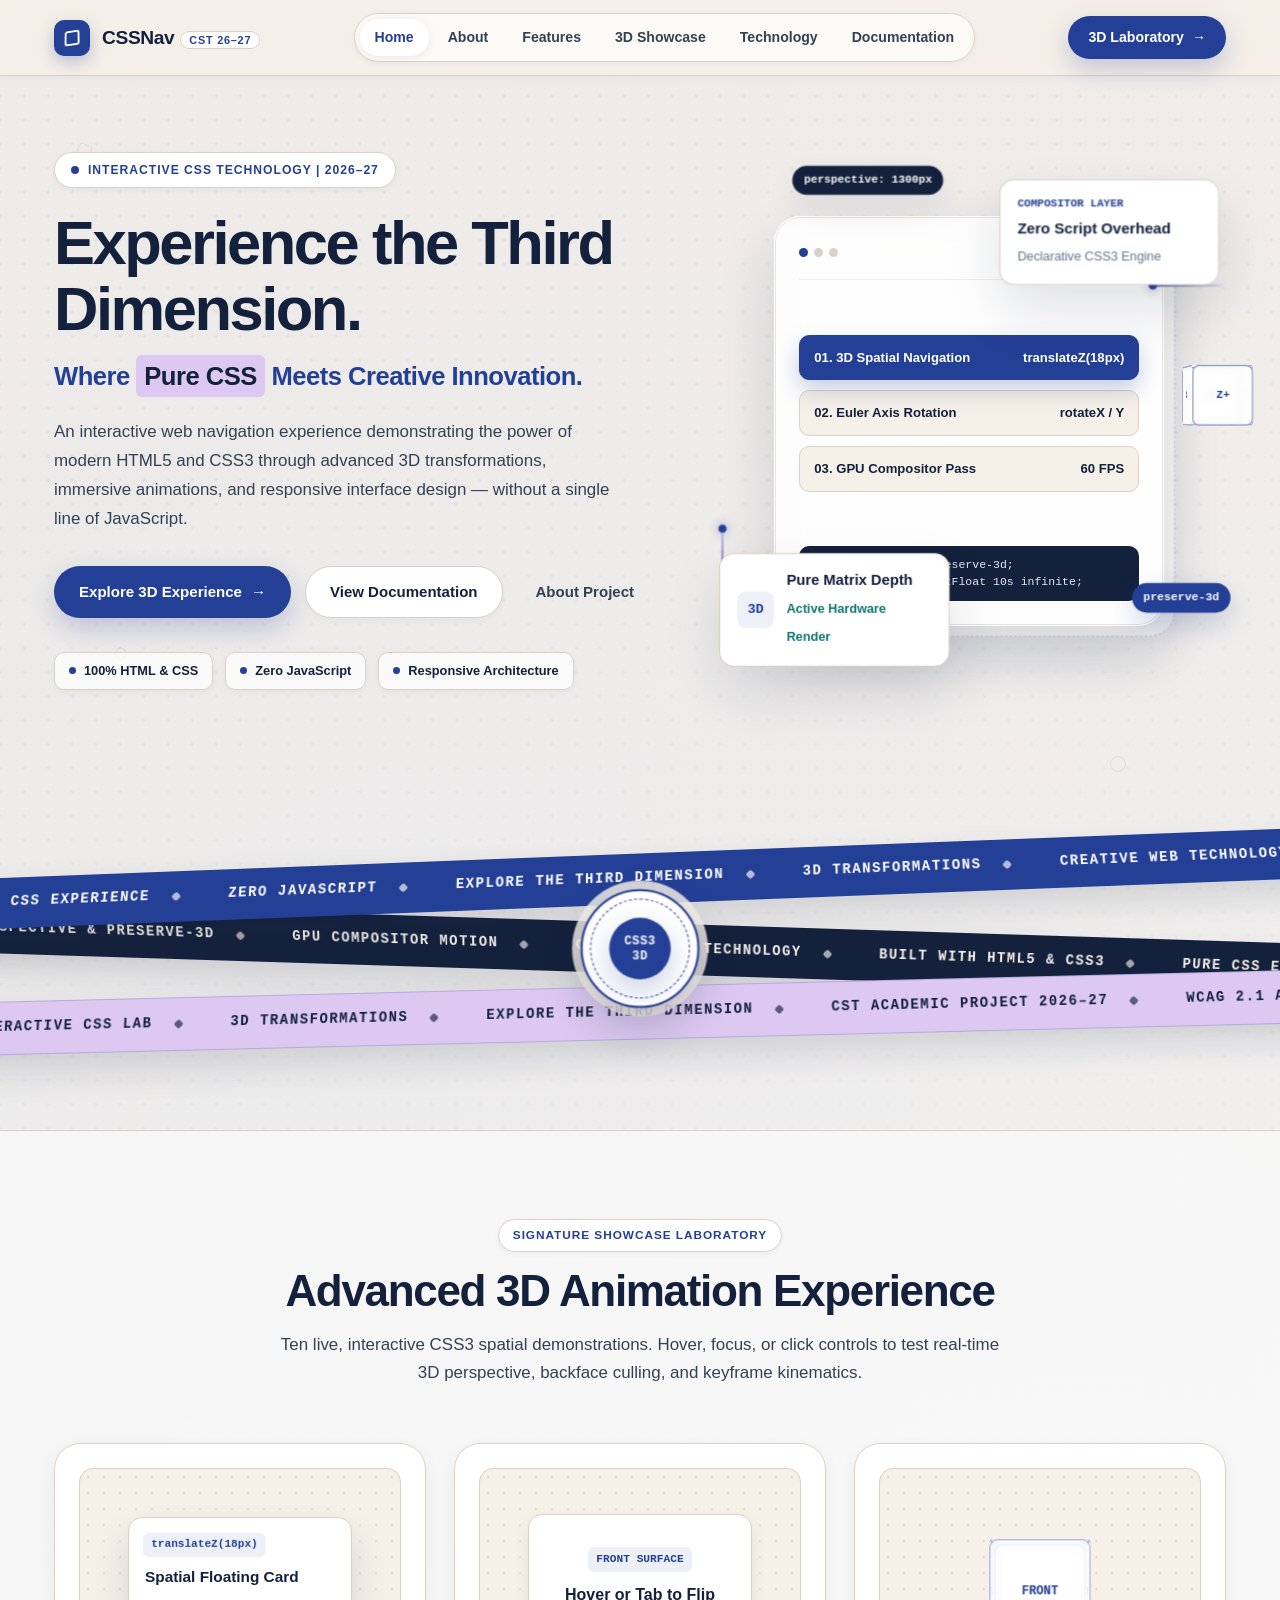
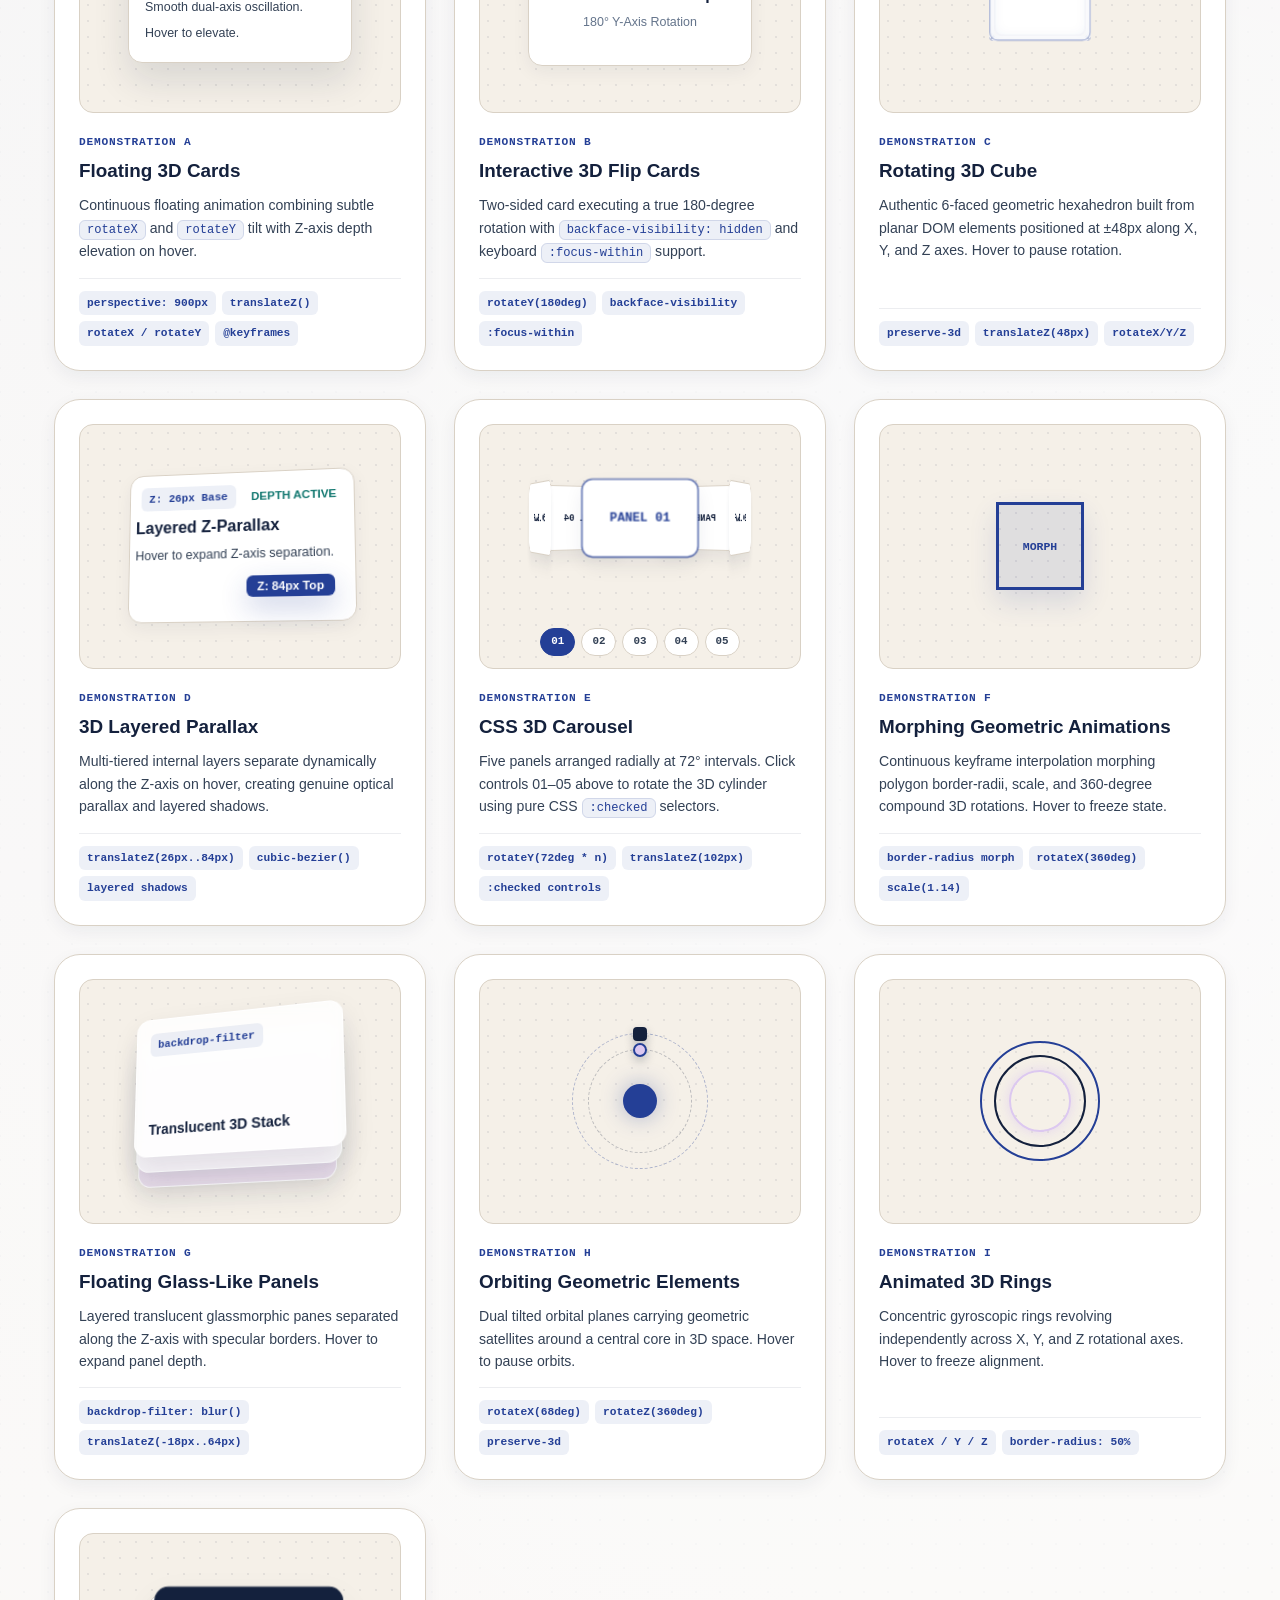
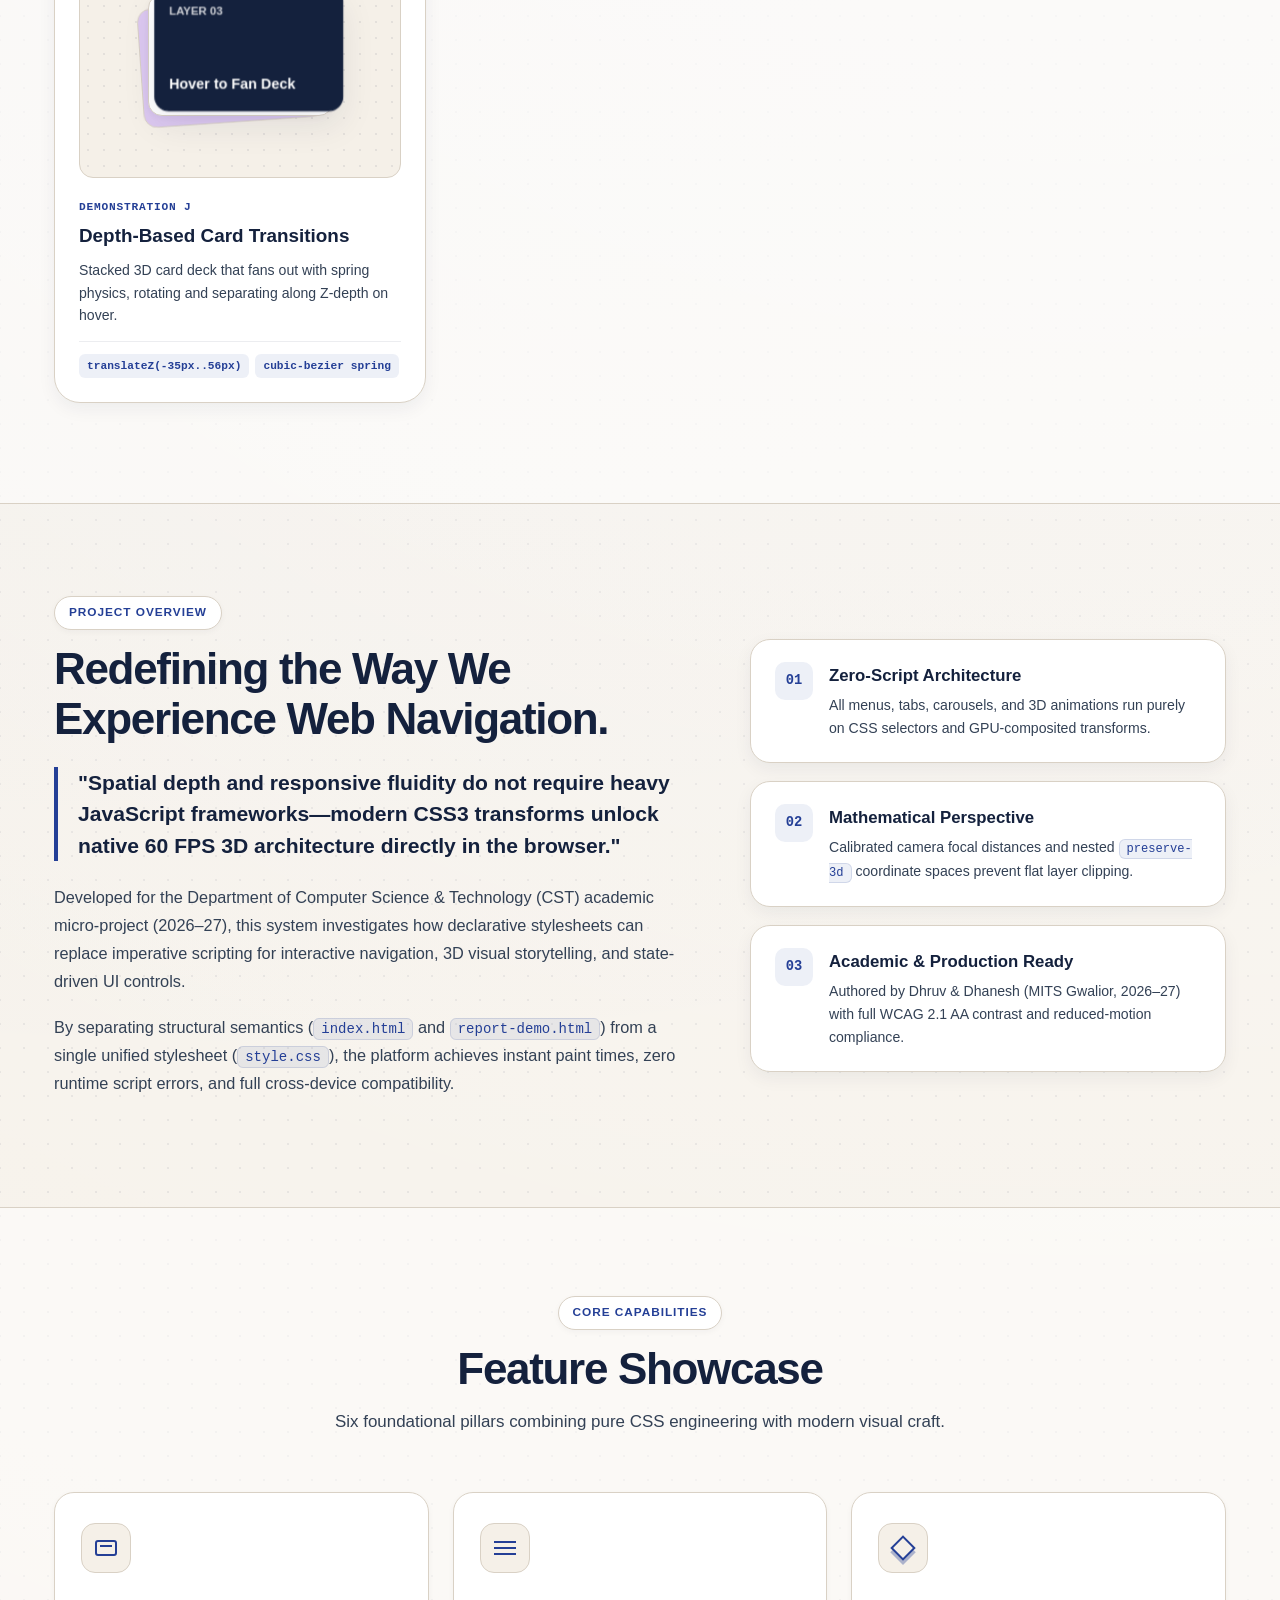
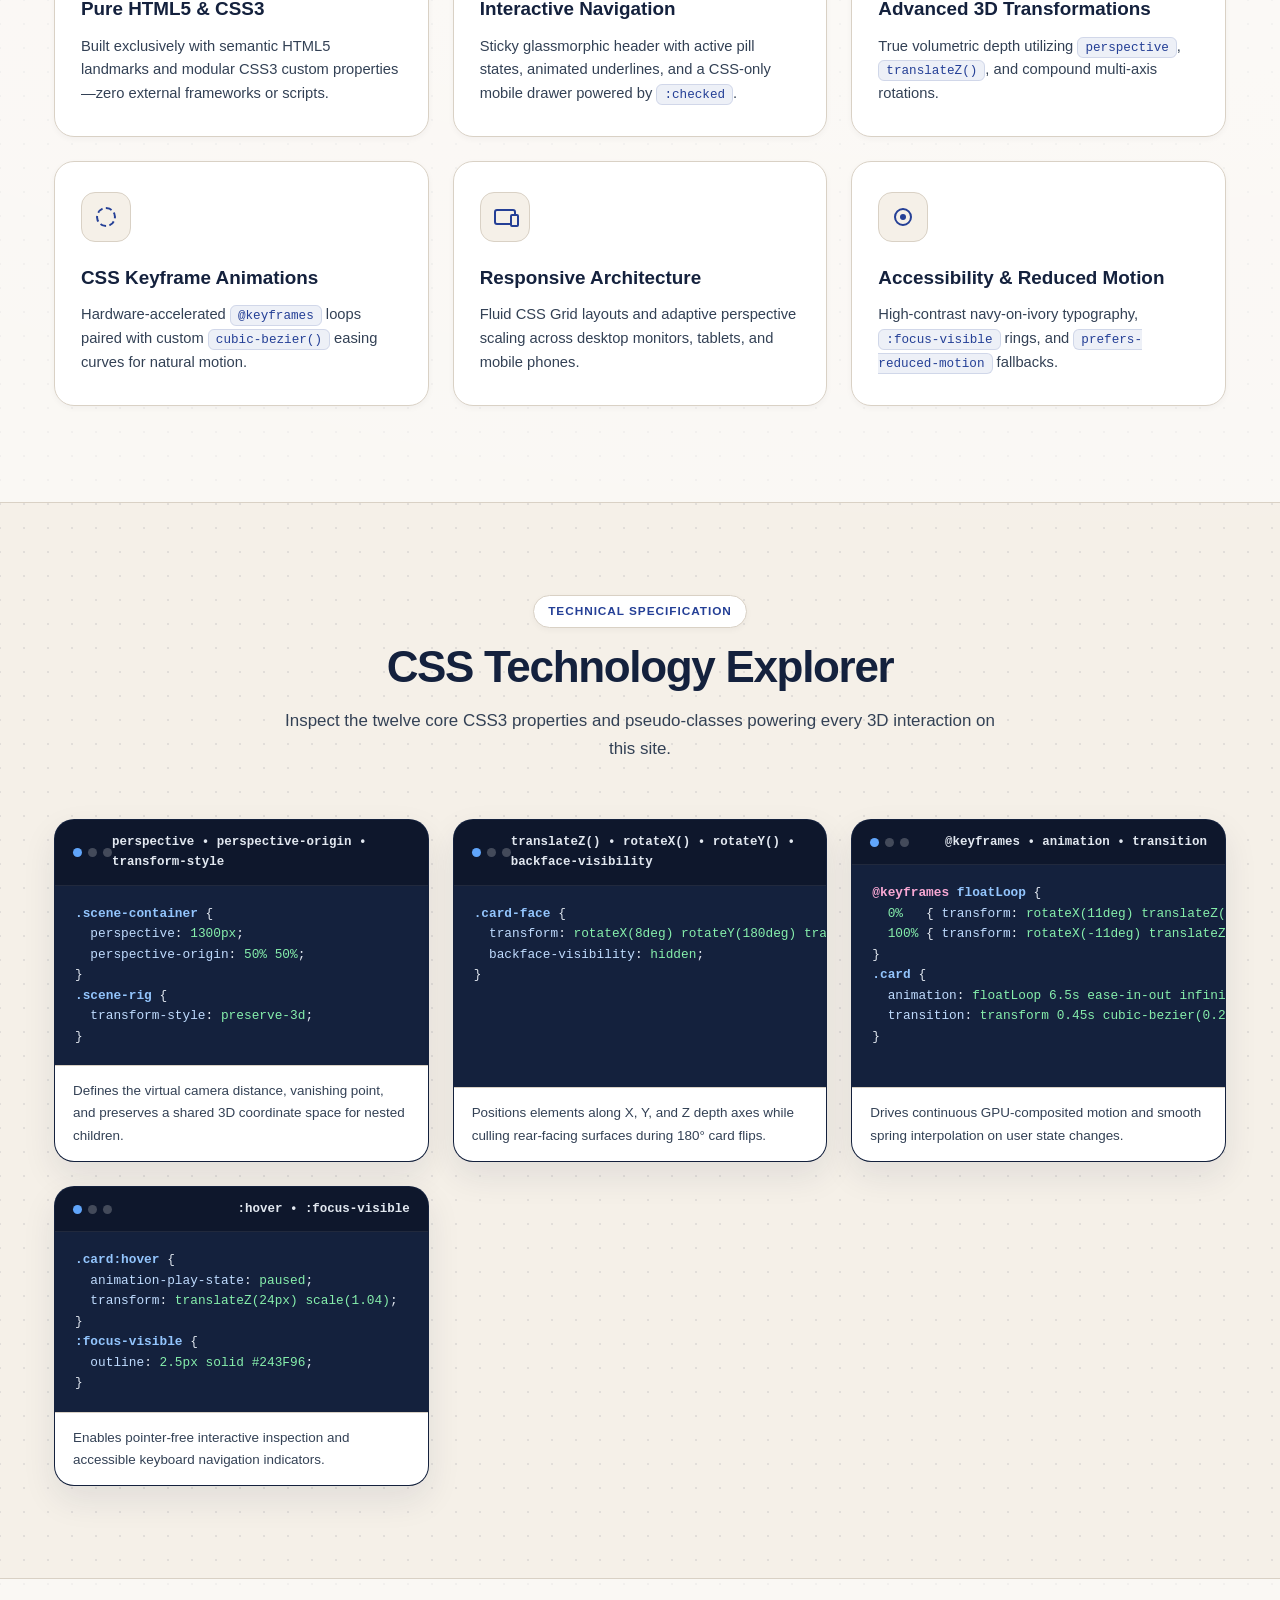
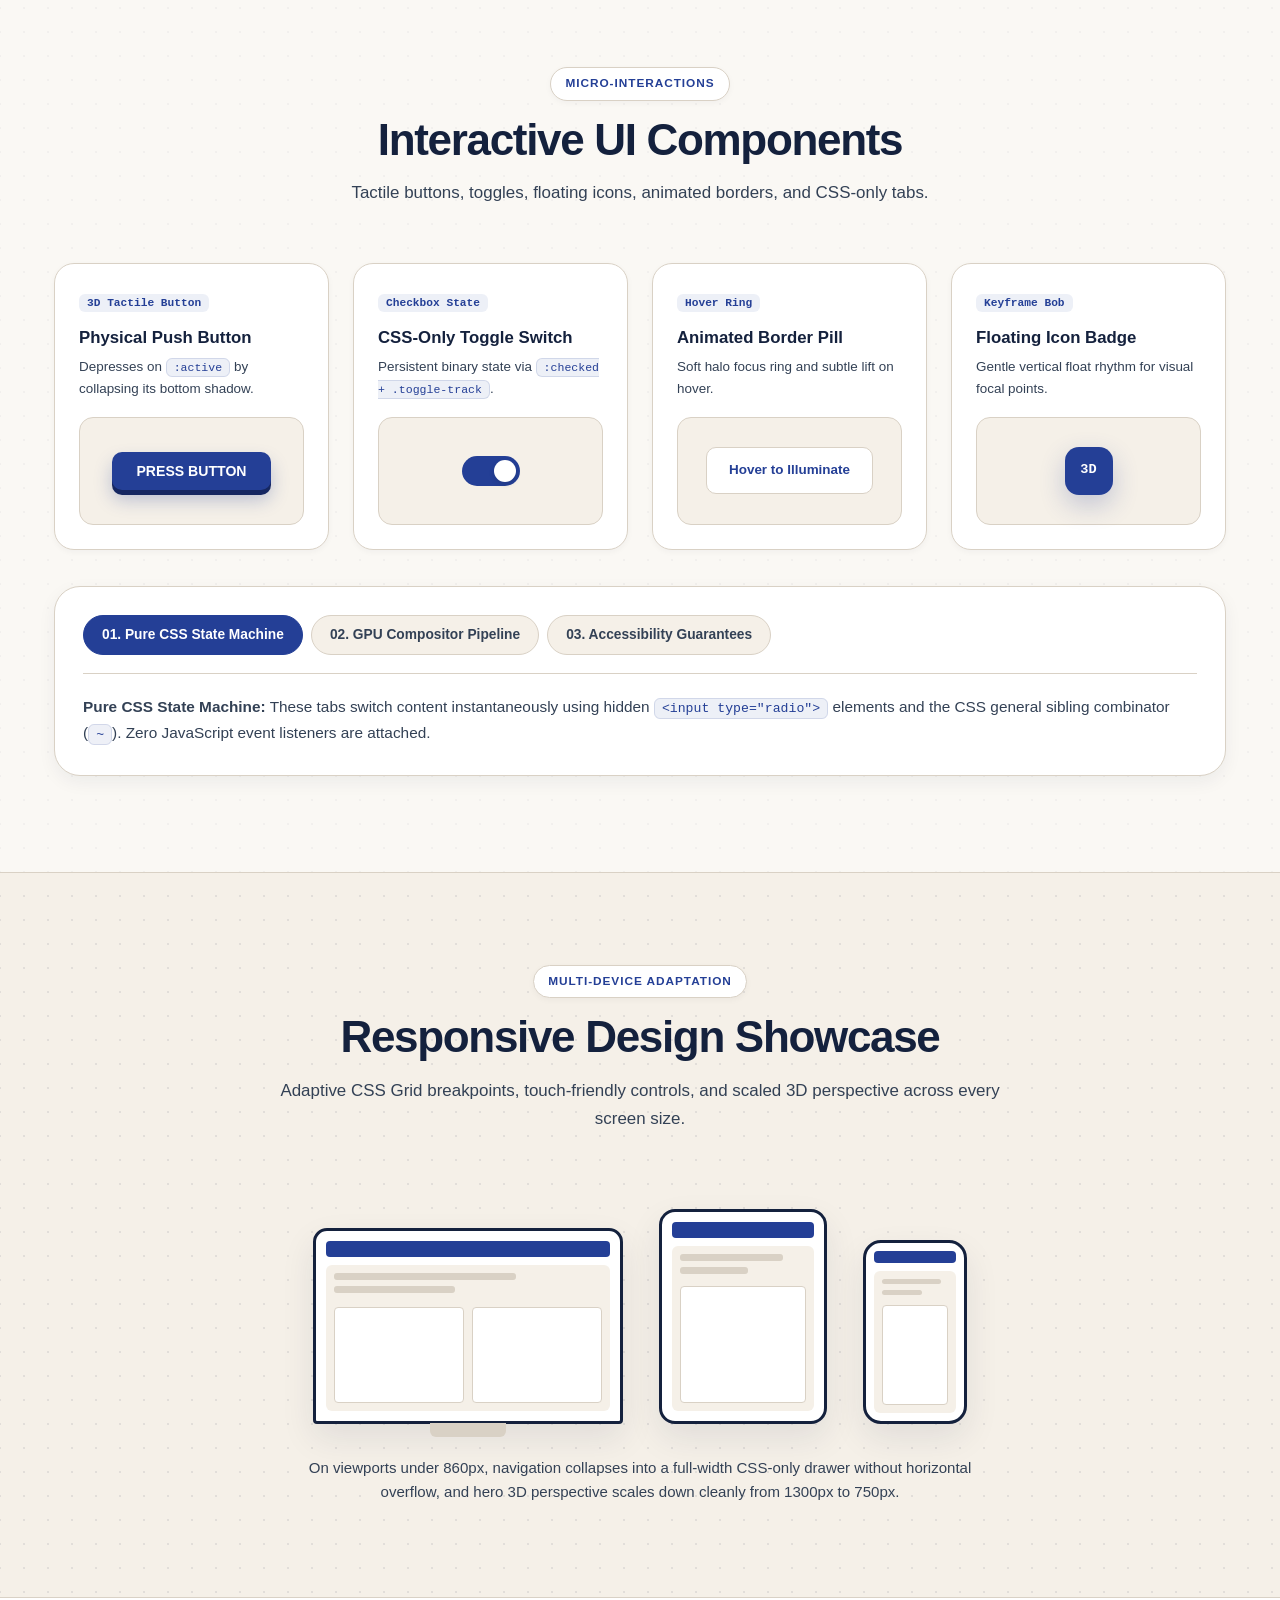
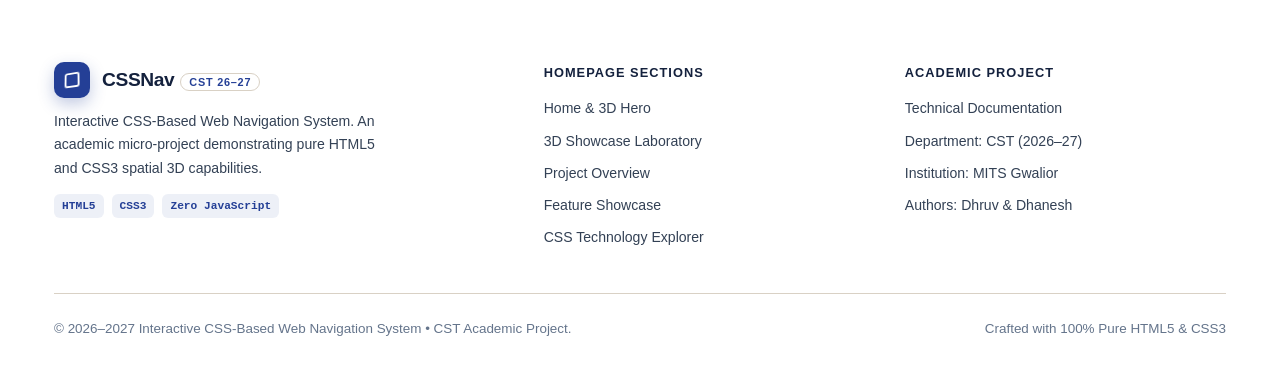
==== commit 33c8fda9: "Add 3D ribbon marquee, demos G-J, ambient motion, and scroll-driven animations" ====
--- a/index.html
+++ b/index.html
@@ -12,6 +12,14 @@
 </head>
 <body>
 
+  <!-- Subtle Floating Geometric Particles (Pure CSS) -->
+  <div class="ambient-particles" aria-hidden="true">
+    <span class="particle-node pn-1"></span>
+    <span class="particle-node pn-2"></span>
+    <span class="particle-node pn-3"></span>
+    <span class="particle-node pn-4"></span>
+  </div>
+
   <!-- =========================================================================
        01. PREMIUM NAVIGATION BAR
        ========================================================================= -->
@@ -40,7 +48,7 @@
 
       <a href="#showcase" class="nav-cta-btn">
         <span>3D Laboratory</span>
-        <span aria-hidden="true">&rarr;</span>
+        <span class="btn-arrow" aria-hidden="true">&rarr;</span>
       </a>
     </div>
   </header>
@@ -58,15 +66,18 @@
             <span>INTERACTIVE CSS TECHNOLOGY | 2026–27</span>
           </div>
 
-          <h1 class="hero-title">Experience the Third Dimension.</h1>
-          <h2 class="hero-subtitle">Where Pure CSS Meets Creative Innovation.</h2>
+          <h1 class="hero-title hero-reveal">Experience the Third Dimension.</h1>
+          <h2 class="hero-subtitle">Where <span class="text-highlight-lavender">Pure CSS</span> Meets Creative Innovation.</h2>
 
           <p class="hero-desc">
             An interactive web navigation experience demonstrating the power of modern HTML5 and CSS3 through advanced 3D transformations, immersive animations, and responsive interface design — without a single line of JavaScript.
           </p>
 
           <div class="hero-actions">
-            <a href="#showcase" class="btn btn-primary">Explore 3D Experience</a>
+            <a href="#showcase" class="btn btn-primary">
+              <span>Explore 3D Experience</span>
+              <span class="btn-arrow" aria-hidden="true">&rarr;</span>
+            </a>
             <a href="report-demo.html" class="btn btn-secondary">View Documentation</a>
             <a href="#about" class="btn btn-ghost">About Project</a>
           </div>
@@ -157,7 +168,80 @@
     </section>
 
     <!-- =========================================================================
-         03. ADVANCED 3D ANIMATION EXPERIENCE (6 SIGNATURE DEMONSTRATIONS)
+         SIGNATURE EFFECT: ANIMATED 3D RIBBON MARQUEE
+         ========================================================================= -->
+    <section class="ribbon-marquee-section" aria-label="Animated 3D Ribbon Marquee">
+      <div class="ribbon-stage">
+        <!-- Strip 1: Royal Blue -->
+        <div class="ribbon-strip ribbon-royal">
+          <div class="ribbon-track">
+            <span class="ribbon-item">PURE CSS EXPERIENCE <span class="ribbon-sep"></span></span>
+            <span class="ribbon-item">ZERO JAVASCRIPT <span class="ribbon-sep"></span></span>
+            <span class="ribbon-item">EXPLORE THE THIRD DIMENSION <span class="ribbon-sep"></span></span>
+            <span class="ribbon-item">3D TRANSFORMATIONS <span class="ribbon-sep"></span></span>
+            <span class="ribbon-item">CREATIVE WEB TECHNOLOGY <span class="ribbon-sep"></span></span>
+            <span class="ribbon-item">INTERACTIVE CSS LAB <span class="ribbon-sep"></span></span>
+            <span class="ribbon-item">BUILT WITH HTML5 &amp; CSS3 <span class="ribbon-sep"></span></span>
+            <!-- Duplicate for seamless infinite loop -->
+            <span class="ribbon-item" aria-hidden="true">PURE CSS EXPERIENCE <span class="ribbon-sep"></span></span>
+            <span class="ribbon-item" aria-hidden="true">ZERO JAVASCRIPT <span class="ribbon-sep"></span></span>
+            <span class="ribbon-item" aria-hidden="true">EXPLORE THE THIRD DIMENSION <span class="ribbon-sep"></span></span>
+            <span class="ribbon-item" aria-hidden="true">3D TRANSFORMATIONS <span class="ribbon-sep"></span></span>
+            <span class="ribbon-item" aria-hidden="true">CREATIVE WEB TECHNOLOGY <span class="ribbon-sep"></span></span>
+            <span class="ribbon-item" aria-hidden="true">INTERACTIVE CSS LAB <span class="ribbon-sep"></span></span>
+            <span class="ribbon-item" aria-hidden="true">BUILT WITH HTML5 &amp; CSS3 <span class="ribbon-sep"></span></span>
+          </div>
+        </div>
+
+        <!-- Strip 2: Deep Navy -->
+        <div class="ribbon-strip ribbon-navy">
+          <div class="ribbon-track">
+            <span class="ribbon-item">PERSPECTIVE &amp; PRESERVE-3D <span class="ribbon-sep"></span></span>
+            <span class="ribbon-item">GPU COMPOSITOR MOTION <span class="ribbon-sep"></span></span>
+            <span class="ribbon-item">CREATIVE WEB TECHNOLOGY <span class="ribbon-sep"></span></span>
+            <span class="ribbon-item">BUILT WITH HTML5 &amp; CSS3 <span class="ribbon-sep"></span></span>
+            <span class="ribbon-item">PURE CSS EXPERIENCE <span class="ribbon-sep"></span></span>
+            <span class="ribbon-item">ZERO JAVASCRIPT <span class="ribbon-sep"></span></span>
+            <!-- Duplicate for seamless infinite loop -->
+            <span class="ribbon-item" aria-hidden="true">PERSPECTIVE &amp; PRESERVE-3D <span class="ribbon-sep"></span></span>
+            <span class="ribbon-item" aria-hidden="true">GPU COMPOSITOR MOTION <span class="ribbon-sep"></span></span>
+            <span class="ribbon-item" aria-hidden="true">CREATIVE WEB TECHNOLOGY <span class="ribbon-sep"></span></span>
+            <span class="ribbon-item" aria-hidden="true">BUILT WITH HTML5 &amp; CSS3 <span class="ribbon-sep"></span></span>
+            <span class="ribbon-item" aria-hidden="true">PURE CSS EXPERIENCE <span class="ribbon-sep"></span></span>
+            <span class="ribbon-item" aria-hidden="true">ZERO JAVASCRIPT <span class="ribbon-sep"></span></span>
+          </div>
+        </div>
+
+        <!-- Strip 3: Lavender -->
+        <div class="ribbon-strip ribbon-lavender">
+          <div class="ribbon-track">
+            <span class="ribbon-item">INTERACTIVE CSS LAB <span class="ribbon-sep"></span></span>
+            <span class="ribbon-item">3D TRANSFORMATIONS <span class="ribbon-sep"></span></span>
+            <span class="ribbon-item">EXPLORE THE THIRD DIMENSION <span class="ribbon-sep"></span></span>
+            <span class="ribbon-item">CST ACADEMIC PROJECT 2026–27 <span class="ribbon-sep"></span></span>
+            <span class="ribbon-item">WCAG 2.1 ACCESSIBLE <span class="ribbon-sep"></span></span>
+            <!-- Duplicate for seamless infinite loop -->
+            <span class="ribbon-item" aria-hidden="true">INTERACTIVE CSS LAB <span class="ribbon-sep"></span></span>
+            <span class="ribbon-item" aria-hidden="true">3D TRANSFORMATIONS <span class="ribbon-sep"></span></span>
+            <span class="ribbon-item" aria-hidden="true">EXPLORE THE THIRD DIMENSION <span class="ribbon-sep"></span></span>
+            <span class="ribbon-item" aria-hidden="true">CST ACADEMIC PROJECT 2026–27 <span class="ribbon-sep"></span></span>
+            <span class="ribbon-item" aria-hidden="true">WCAG 2.1 ACCESSIBLE <span class="ribbon-sep"></span></span>
+          </div>
+        </div>
+
+        <!-- Center Rotating Circular Emblem -->
+        <div class="ribbon-center-emblem" aria-hidden="true">
+          <div class="emblem-ring"></div>
+          <div class="emblem-core">
+            <span>CSS3</span>
+            <span>3D</span>
+          </div>
+        </div>
+      </div>
+    </section>
+
+    <!-- =========================================================================
+         03. ADVANCED 3D ANIMATION EXPERIENCE (10 SIGNATURE DEMONSTRATIONS)
          ========================================================================= -->
     <section id="showcase" class="lab-section">
       <div class="container">
@@ -165,7 +249,7 @@
           <span class="section-badge">Signature Showcase Laboratory</span>
           <h2 class="section-title">Advanced 3D Animation Experience</h2>
           <p class="section-subtitle">
-            Six live, interactive CSS3 spatial demonstrations. Hover, focus, or click controls to test real-time 3D perspective, backface culling, and keyframe kinematics.
+            Ten live, interactive CSS3 spatial demonstrations. Hover, focus, or click controls to test real-time 3D perspective, backface culling, and keyframe kinematics.
           </p>
         </div>
 
@@ -339,6 +423,109 @@
               <span class="css-pill">border-radius morph</span>
               <span class="css-pill">rotateX(360deg)</span>
               <span class="css-pill">scale(1.14)</span>
+            </div>
+          </article>
+
+          <!-- G. FLOATING GLASS-LIKE PANELS -->
+          <article class="lab-card">
+            <div class="lab-viewport">
+              <div class="stage-g" tabindex="0">
+                <div class="glass-stack-3d">
+                  <div class="glass-pane gp-1"></div>
+                  <div class="glass-pane gp-2"></div>
+                  <div class="glass-pane gp-3">
+                    <span class="css-pill" style="align-self:flex-start;">backdrop-filter</span>
+                    <strong style="font-size:0.88rem; color:var(--navy-deep);">Translucent 3D Stack</strong>
+                  </div>
+                </div>
+              </div>
+            </div>
+            <span class="lab-tag">Demonstration G</span>
+            <h3 class="lab-title">Floating Glass-Like Panels</h3>
+            <p class="lab-desc">
+              Layered translucent glassmorphic panes separated along the Z-axis with specular borders. Hover to expand panel depth.
+            </p>
+            <div class="lab-props">
+              <span class="css-pill">backdrop-filter: blur()</span>
+              <span class="css-pill">translateZ(-18px..64px)</span>
+            </div>
+          </article>
+
+          <!-- H. ORBITING GEOMETRIC ELEMENTS -->
+          <article class="lab-card">
+            <div class="lab-viewport">
+              <div class="stage-h" tabindex="0">
+                <div class="orbit-system">
+                  <div class="orbit-core"></div>
+                  <div class="orbit-plane">
+                    <div class="orbit-sat"></div>
+                  </div>
+                  <div class="orbit-plane orbit-plane-2">
+                    <div class="orbit-sat"></div>
+                  </div>
+                </div>
+              </div>
+            </div>
+            <span class="lab-tag">Demonstration H</span>
+            <h3 class="lab-title">Orbiting Geometric Elements</h3>
+            <p class="lab-desc">
+              Dual tilted orbital planes carrying geometric satellites around a central core in 3D space. Hover to pause orbits.
+            </p>
+            <div class="lab-props">
+              <span class="css-pill">rotateX(68deg)</span>
+              <span class="css-pill">rotateZ(360deg)</span>
+              <span class="css-pill">preserve-3d</span>
+            </div>
+          </article>
+
+          <!-- I. ANIMATED 3D RINGS -->
+          <article class="lab-card">
+            <div class="lab-viewport">
+              <div class="stage-i" tabindex="0">
+                <div class="gyro-rings">
+                  <div class="gyro-ring gr-1"></div>
+                  <div class="gyro-ring gr-2"></div>
+                  <div class="gyro-ring gr-3"></div>
+                </div>
+              </div>
+            </div>
+            <span class="lab-tag">Demonstration I</span>
+            <h3 class="lab-title">Animated 3D Rings</h3>
+            <p class="lab-desc">
+              Concentric gyroscopic rings revolving independently across X, Y, and Z rotational axes. Hover to freeze alignment.
+            </p>
+            <div class="lab-props">
+              <span class="css-pill">rotateX / Y / Z</span>
+              <span class="css-pill">border-radius: 50%</span>
+            </div>
+          </article>
+
+          <!-- J. DEPTH-BASED CARD TRANSITIONS -->
+          <article class="lab-card">
+            <div class="lab-viewport">
+              <div class="stage-j" tabindex="0">
+                <div class="depth-deck">
+                  <div class="deck-card dc-back">
+                    <span style="font-size:0.7rem; font-weight:700; color:var(--navy-deep);">LAYER 01</span>
+                  </div>
+                  <div class="deck-card dc-mid">
+                    <span style="font-size:0.7rem; font-weight:700; color:var(--royal-blue);">LAYER 02</span>
+                  </div>
+                  <div class="deck-card dc-front">
+                    <span style="font-size:0.7rem; font-weight:700; opacity:0.8;">LAYER 03</span>
+                    <strong style="font-size:0.88rem;">Hover to Fan Deck</strong>
+                  </div>
+                </div>
+              </div>
+            </div>
+            <span class="lab-tag">Demonstration J</span>
+            <h3 class="lab-title">Depth-Based Card Transitions</h3>
+            <p class="lab-desc">
+              Stacked 3D card deck that fans out with spring physics, rotating and separating along Z-depth on hover.
+            </p>
+            <div class="lab-props">
+              <span class="css-pill">translateZ(-35px..56px)</span>
+              <span class="css-pill">cubic-bezier spring</span>
             </div>
           </article>
         </div>
--- a/style.css
+++ b/style.css
@@ -26,6 +26,7 @@
   --border-soft: #D9D1C5;
   --border-subtle: rgba(20, 33, 61, 0.08);
   --accent-emerald: #0F766E;
+  --lavender: #DCC8F0;
 
   /* Shadows */
   --shadow-xs: 0 2px 6px rgba(20, 33, 61, 0.04);
@@ -99,6 +100,83 @@
   background-position: 0 0, 0 0, 12px 12px;
 }
 
+/* Slow-moving ambient radial illumination */
+body::before {
+  content: "";
+  position: fixed;
+  inset: -20%;
+  pointer-events: none;
+  z-index: -1;
+  background:
+    radial-gradient(circle at 25% 25%, rgba(220, 200, 240, 0.24) 0%, transparent 40%),
+    radial-gradient(circle at 75% 60%, rgba(36, 63, 150, 0.06) 0%, transparent 45%);
+  animation: ambientDrift 18s ease-in-out infinite alternate;
+}
+
+@keyframes ambientDrift {
+  0%   { transform: translate3d(-2%, -1%, 0) scale(1); }
+  100% { transform: translate3d(2%, 2%, 0) scale(1.04); }
+}
+
+/* Subtle floating geometric particles */
+.ambient-particles {
+  position: fixed;
+  inset: 0;
+  pointer-events: none;
+  z-index: 0;
+  overflow: hidden;
+}
+
+.particle-node {
+  position: absolute;
+  border: 1.5px solid rgba(36, 63, 150, 0.2);
+  border-radius: 4px;
+  opacity: 0.45;
+  animation: particleFloat 14s ease-in-out infinite alternate;
+}
+
+.pn-1 { top: 16%; left: 6%;  width: 14px; height: 14px; transform: rotate(22deg); }
+.pn-2 { top: 42%; right: 5%; width: 18px; height: 18px; border-radius: 50%; background: rgba(220, 200, 240, 0.28); animation-duration: 17s; }
+.pn-3 { top: 72%; left: 9%;  width: 11px; height: 11px; transform: rotate(45deg); animation-duration: 12s; }
+.pn-4 { top: 84%; right: 12%; width: 16px; height: 16px; border-radius: 50%; animation-duration: 19s; }
+
+@keyframes particleFloat {
+  0%   { transform: translateY(0px) rotate(0deg); }
+  100% { transform: translateY(-22px) rotate(35deg); }
+}
+
+/* Text Animation Effects */
+.hero-reveal {
+  animation: heroTextReveal 0.85s var(--ease-smooth) both;
+}
+
+@keyframes heroTextReveal {
+  0%   { opacity: 0; transform: translateY(14px); letter-spacing: -0.01em; }
+  100% { opacity: 1; transform: translateY(0); letter-spacing: -0.04em; }
+}
+
+.text-highlight-lavender {
+  background: var(--lavender);
+  color: var(--navy-deep);
+  padding: 0 8px;
+  border-radius: 6px;
+  display: inline-block;
+  transition: transform var(--ease-fast), background var(--ease-fast);
+}
+
+.text-highlight-lavender:hover {
+  transform: translateY(-2px);
+}
+
+.section-badge {
+  transition: letter-spacing var(--ease-fast), transform var(--ease-fast);
+}
+
+.section-badge:hover {
+  letter-spacing: 0.12em;
+  transform: translateY(-1px);
+}
+
 a {
   color: inherit;
   text-decoration: none;
@@ -475,7 +553,19 @@
   border-radius: var(--radius-full);
   cursor: pointer;
   border: 1.5px solid transparent;
-  transition: transform var(--ease-fast), box-shadow var(--ease-fast), background var(--ease-fast), border-color var(--ease-fast);
+  position: relative;
+  overflow: hidden;
+  transition: transform var(--ease-fast), box-shadow var(--ease-fast), background var(--ease-fast), border-color var(--ease-fast), letter-spacing var(--ease-fast);
+}
+
+.btn-arrow {
+  display: inline-block;
+  transition: transform var(--ease-fast);
+}
+
+.btn:hover .btn-arrow,
+.nav-cta-btn:hover .btn-arrow {
+  transform: translateX(4px);
 }
 
 .btn-primary {
@@ -484,10 +574,31 @@
   box-shadow: var(--shadow-blue);
 }
 
+.btn-primary::before {
+  content: "";
+  position: absolute;
+  top: 0;
+  left: -120%;
+  width: 60%;
+  height: 100%;
+  background: linear-gradient(90deg, transparent, rgba(255, 255, 255, 0.25), transparent);
+  transform: skewX(-22deg);
+  transition: left 0.55s ease;
+}
+
+.btn-primary:hover::before {
+  left: 140%;
+}
+
 .btn-primary:hover {
   background: var(--royal-blue-hover);
   transform: translateY(-2px);
   box-shadow: 0 14px 30px rgba(36, 63, 150, 0.34);
+}
+
+.btn-primary:active {
+  transform: translateY(2px);
+  box-shadow: 0 4px 12px rgba(36, 63, 150, 0.28);
 }
 
 .btn-secondary {
@@ -585,25 +696,61 @@
   box-shadow: 0 24px 48px rgba(20, 33, 61, 0.06);
 }
 
-/* Delicate Connecting Lines */
+/* Delicate Connecting Lines + Subtle Glowing Signal Dots */
 .hero-connector-h {
   position: absolute;
   top: 72px;
   right: -52px;
   width: 72px;
-  height: 1.5px;
-  background: linear-gradient(90deg, var(--royal-blue), rgba(36, 63, 150, 0.15));
+  height: 2px;
+  background: linear-gradient(90deg, var(--royal-blue), rgba(220, 200, 240, 0.6));
   transform: translateZ(34px);
+}
+
+.hero-connector-h::after {
+  content: "";
+  position: absolute;
+  top: -3px;
+  left: 0;
+  width: 8px;
+  height: 8px;
+  border-radius: 50%;
+  background: var(--royal-blue);
+  box-shadow: 0 0 10px rgba(36, 63, 150, 0.55);
+  animation: signalTravelH 3.2s ease-in-out infinite alternate;
 }
 
 .hero-connector-v {
   position: absolute;
   bottom: 42px;
   left: -42px;
-  width: 1.5px;
+  width: 2px;
   height: 64px;
-  background: linear-gradient(180deg, rgba(36, 63, 150, 0.15), var(--royal-blue));
+  background: linear-gradient(180deg, rgba(220, 200, 240, 0.6), var(--royal-blue));
   transform: translateZ(56px);
+}
+
+.hero-connector-v::after {
+  content: "";
+  position: absolute;
+  left: -3px;
+  top: 0;
+  width: 8px;
+  height: 8px;
+  border-radius: 50%;
+  background: var(--royal-blue);
+  box-shadow: 0 0 10px rgba(36, 63, 150, 0.55);
+  animation: signalTravelV 3.6s ease-in-out infinite alternate;
+}
+
+@keyframes signalTravelH {
+  0%   { transform: translateX(0); opacity: 0.7; }
+  100% { transform: translateX(64px); opacity: 1; }
+}
+
+@keyframes signalTravelV {
+  0%   { transform: translateY(0); opacity: 0.7; }
+  100% { transform: translateY(56px); opacity: 1; }
 }
 
 /* Central Floating Glass-Like 3D Card (Z: 0px) */
@@ -1241,6 +1388,447 @@
     border-radius: 26px 6px 26px 6px;
     transform: rotateX(360deg) rotateY(180deg) scale(1.04);
   }
+}
+
+/* DEMO G: Floating Glass-Like Panels */
+.stage-g {
+  perspective: 900px;
+  width: 100%;
+  height: 100%;
+  display: flex;
+  align-items: center;
+  justify-content: center;
+}
+
+.glass-stack-3d {
+  width: 210px;
+  height: 140px;
+  position: relative;
+  transform-style: preserve-3d;
+  transform: rotateX(14deg) rotateY(-18deg);
+  animation: glassFloat 7s ease-in-out infinite alternate;
+  transition: transform 0.5s var(--ease-smooth);
+}
+
+.stage-g:hover .glass-stack-3d {
+  animation-play-state: paused;
+  transform: rotateX(4deg) rotateY(8deg) scale(1.05);
+}
+
+.glass-pane {
+  position: absolute;
+  inset: 0;
+  border-radius: var(--radius-md);
+  backdrop-filter: blur(8px);
+  -webkit-backdrop-filter: blur(8px);
+  border: 1px solid rgba(255, 255, 255, 0.9);
+  box-shadow: 0 12px 28px rgba(20, 33, 61, 0.1);
+  transition: transform 0.45s var(--ease-smooth);
+}
+
+.gp-1 {
+  background: rgba(220, 200, 240, 0.45);
+  transform: translateZ(-18px) translate(-12px, 10px);
+}
+
+.gp-2 {
+  background: rgba(255, 255, 255, 0.65);
+  transform: translateZ(14px);
+}
+
+.gp-3 {
+  background: rgba(255, 255, 255, 0.85);
+  transform: translateZ(42px) translate(10px, -10px);
+  padding: 14px;
+  display: flex;
+  flex-direction: column;
+  justify-content: space-between;
+}
+
+.stage-g:hover .gp-1 { transform: translateZ(-28px) translate(-18px, 14px); }
+.stage-g:hover .gp-3 { transform: translateZ(64px) translate(14px, -14px); }
+
+@keyframes glassFloat {
+  0%   { transform: rotateX(14deg) rotateY(-18deg) translateY(0px); }
+  100% { transform: rotateX(8deg) rotateY(-8deg) translateY(-10px); }
+}
+
+/* DEMO H: Orbiting Geometric Elements */
+.stage-h {
+  perspective: 900px;
+  width: 100%;
+  height: 100%;
+  display: flex;
+  align-items: center;
+  justify-content: center;
+}
+
+.orbit-system {
+  width: 150px;
+  height: 150px;
+  position: relative;
+  transform-style: preserve-3d;
+  display: flex;
+  align-items: center;
+  justify-content: center;
+}
+
+.orbit-core {
+  width: 34px;
+  height: 34px;
+  border-radius: 50%;
+  background: var(--royal-blue);
+  box-shadow: 0 0 22px rgba(36, 63, 150, 0.35);
+  transform: translateZ(0);
+}
+
+.orbit-plane {
+  position: absolute;
+  width: 136px;
+  height: 136px;
+  border-radius: 50%;
+  border: 1.5px dashed rgba(36, 63, 150, 0.35);
+  transform-style: preserve-3d;
+  animation: orbitSpin 8s linear infinite;
+}
+
+.orbit-plane-2 {
+  width: 104px;
+  height: 104px;
+  border-color: rgba(20, 33, 61, 0.25);
+  animation: orbitSpinAlt 6s linear infinite;
+}
+
+.stage-h:hover .orbit-plane {
+  animation-play-state: paused;
+}
+
+.orbit-sat {
+  position: absolute;
+  top: -7px;
+  left: 50%;
+  width: 14px;
+  height: 14px;
+  margin-left: -7px;
+  border-radius: 4px;
+  background: var(--navy-deep);
+  box-shadow: 0 4px 10px rgba(20, 33, 61, 0.25);
+}
+
+.orbit-plane-2 .orbit-sat {
+  background: var(--lavender);
+  border: 2px solid var(--royal-blue);
+  border-radius: 50%;
+}
+
+@keyframes orbitSpin {
+  0%   { transform: rotateX(68deg) rotateY(15deg) rotateZ(0deg); }
+  100% { transform: rotateX(68deg) rotateY(15deg) rotateZ(360deg); }
+}
+
+@keyframes orbitSpinAlt {
+  0%   { transform: rotateX(58deg) rotateY(-25deg) rotateZ(360deg); }
+  100% { transform: rotateX(58deg) rotateY(-25deg) rotateZ(0deg); }
+}
+
+/* DEMO I: Animated 3D Rings */
+.stage-i {
+  perspective: 900px;
+  width: 100%;
+  height: 100%;
+  display: flex;
+  align-items: center;
+  justify-content: center;
+}
+
+.gyro-rings {
+  width: 126px;
+  height: 126px;
+  position: relative;
+  transform-style: preserve-3d;
+  display: flex;
+  align-items: center;
+  justify-content: center;
+}
+
+.gyro-ring {
+  position: absolute;
+  border-radius: 50%;
+  border: 2.5px solid var(--royal-blue);
+  transform-style: preserve-3d;
+}
+
+.gr-1 {
+  width: 120px;
+  height: 120px;
+  animation: gyroX 7s linear infinite;
+}
+
+.gr-2 {
+  width: 92px;
+  height: 92px;
+  border-color: var(--navy-deep);
+  animation: gyroY 5.5s linear infinite;
+}
+
+.gr-3 {
+  width: 62px;
+  height: 62px;
+  border-color: var(--lavender);
+  box-shadow: 0 0 12px rgba(220, 200, 240, 0.65);
+  animation: gyroZ 4.5s linear infinite;
+}
+
+.stage-i:hover .gyro-ring {
+  animation-play-state: paused;
+}
+
+@keyframes gyroX {
+  0%   { transform: rotateX(0deg) rotateY(25deg); }
+  100% { transform: rotateX(360deg) rotateY(25deg); }
+}
+
+@keyframes gyroY {
+  0%   { transform: rotateY(0deg) rotateX(45deg); }
+  100% { transform: rotateY(360deg) rotateX(45deg); }
+}
+
+@keyframes gyroZ {
+  0%   { transform: rotateX(65deg) rotateZ(0deg); }
+  100% { transform: rotateX(65deg) rotateZ(360deg); }
+}
+
+/* DEMO J: Depth-Based Card Transitions */
+.stage-j {
+  perspective: 950px;
+  width: 100%;
+  height: 100%;
+  display: flex;
+  align-items: center;
+  justify-content: center;
+}
+
+.depth-deck {
+  width: 185px;
+  height: 122px;
+  position: relative;
+  transform-style: preserve-3d;
+}
+
+.deck-card {
+  position: absolute;
+  inset: 0;
+  border-radius: var(--radius-md);
+  border: 1px solid var(--border-soft);
+  padding: 14px;
+  display: flex;
+  flex-direction: column;
+  justify-content: space-between;
+  transition: transform 0.55s var(--ease-spring), box-shadow 0.45s ease;
+}
+
+.dc-back {
+  background: var(--lavender);
+  transform: translateZ(-20px) translate(-10px, 8px) rotate(-4deg);
+}
+
+.dc-mid {
+  background: var(--bg-surface);
+  transform: translateZ(0px);
+  box-shadow: var(--shadow-xs);
+}
+
+.dc-front {
+  background: var(--navy-deep);
+  color: #FFFFFF;
+  border-color: var(--navy-deep);
+  transform: translateZ(20px) translate(8px, -6px);
+  box-shadow: var(--shadow-md);
+}
+
+.stage-j:hover .dc-back {
+  transform: translateZ(-35px) translate(-34px, 14px) rotate(-11deg);
+}
+
+.stage-j:hover .dc-mid {
+  transform: translateZ(14px) translateY(-6px);
+  box-shadow: var(--shadow-md);
+}
+
+.stage-j:hover .dc-front {
+  transform: translateZ(56px) translate(32px, -14px) rotate(8deg);
+  box-shadow: var(--shadow-lg);
+}
+
+/* --------------------------------------------------------------------------
+   SIGNATURE EFFECT: ANIMATED 3D RIBBON MARQUEE
+   -------------------------------------------------------------------------- */
+.ribbon-marquee-section {
+  padding: 46px 0 64px;
+  position: relative;
+  overflow: hidden;
+  perspective: 1100px;
+}
+
+.ribbon-stage {
+  position: relative;
+  width: 108%;
+  margin-left: -4%;
+  transform-style: preserve-3d;
+  display: flex;
+  flex-direction: column;
+  gap: 14px;
+  padding: 26px 0;
+}
+
+.ribbon-strip {
+  position: relative;
+  width: 100%;
+  padding: 14px 0;
+  overflow: hidden;
+  display: flex;
+  align-items: center;
+  transform-style: preserve-3d;
+  box-shadow: 0 16px 34px rgba(20, 33, 61, 0.14);
+}
+
+.ribbon-royal {
+  background: var(--royal-blue);
+  color: #FFFFFF;
+  transform: skewY(-2.2deg) rotateX(10deg) translateZ(20px);
+  animation: ribbonWaveA 7s ease-in-out infinite alternate;
+}
+
+.ribbon-navy {
+  background: var(--navy-deep);
+  color: var(--bg-ivory);
+  transform: skewY(1.8deg) rotateX(-8deg) translateZ(6px);
+  animation: ribbonWaveB 8.5s ease-in-out infinite alternate;
+}
+
+.ribbon-lavender {
+  background: var(--lavender);
+  color: var(--navy-deep);
+  border-top: 1px solid rgba(36, 63, 150, 0.22);
+  border-bottom: 1px solid rgba(36, 63, 150, 0.22);
+  transform: skewY(-1.4deg) rotateX(6deg) translateZ(14px);
+  animation: ribbonWaveA 9.5s ease-in-out infinite alternate-reverse;
+}
+
+@keyframes ribbonWaveA {
+  0%   { transform: skewY(-2.2deg) rotateX(10deg) translateZ(20px); }
+  100% { transform: skewY(-1.2deg) rotateX(4deg) translateZ(28px); }
+}
+
+@keyframes ribbonWaveB {
+  0%   { transform: skewY(1.8deg) rotateX(-8deg) translateZ(6px); }
+  100% { transform: skewY(2.6deg) rotateX(-2deg) translateZ(14px); }
+}
+
+.ribbon-track {
+  display: flex;
+  width: max-content;
+  white-space: nowrap;
+  will-change: transform;
+}
+
+.ribbon-royal .ribbon-track {
+  animation: marqueeScrollLeft 26s linear infinite;
+}
+
+.ribbon-navy .ribbon-track {
+  animation: marqueeScrollRight 30s linear infinite;
+}
+
+.ribbon-lavender .ribbon-track {
+  animation: marqueeScrollLeft 34s linear infinite;
+}
+
+.ribbon-strip:hover .ribbon-track {
+  animation-play-state: paused;
+}
+
+.ribbon-item {
+  display: inline-flex;
+  align-items: center;
+  gap: 22px;
+  padding: 0 24px;
+  font-family: 'JetBrains Mono', monospace;
+  font-size: 0.86rem;
+  font-weight: 800;
+  letter-spacing: 0.11em;
+  text-transform: uppercase;
+}
+
+.ribbon-sep {
+  width: 7px;
+  height: 7px;
+  border-radius: 2px;
+  transform: rotate(45deg);
+  background: currentColor;
+  opacity: 0.65;
+}
+
+@keyframes marqueeScrollLeft {
+  0%   { transform: translateX(0%); }
+  100% { transform: translateX(-50%); }
+}
+
+@keyframes marqueeScrollRight {
+  0%   { transform: translateX(-50%); }
+  100% { transform: translateX(0%); }
+}
+
+/* Center Rotating Circular Emblem */
+.ribbon-center-emblem {
+  position: absolute;
+  top: 50%;
+  left: 50%;
+  width: 112px;
+  height: 112px;
+  margin: -56px 0 0 -56px;
+  border-radius: 50%;
+  background: var(--bg-surface);
+  border: 2px solid var(--royal-blue);
+  box-shadow:
+    0 18px 40px rgba(20, 33, 61, 0.22),
+    0 0 0 8px rgba(245, 240, 232, 0.85);
+  transform: translateZ(64px);
+  display: flex;
+  align-items: center;
+  justify-content: center;
+  z-index: 10;
+}
+
+.emblem-ring {
+  position: absolute;
+  inset: 7px;
+  border-radius: 50%;
+  border: 1.5px dashed var(--royal-blue);
+  animation: emblemSpin 14s linear infinite;
+}
+
+.emblem-core {
+  width: 58px;
+  height: 58px;
+  border-radius: 50%;
+  background: var(--royal-blue);
+  color: #FFFFFF;
+  display: flex;
+  flex-direction: column;
+  align-items: center;
+  justify-content: center;
+  font-family: 'JetBrains Mono', monospace;
+  font-size: 0.72rem;
+  font-weight: 800;
+  line-height: 1.15;
+  letter-spacing: 0.04em;
+  box-shadow: var(--shadow-blue);
+}
+
+@keyframes emblemSpin {
+  0%   { transform: rotate(0deg); }
+  100% { transform: rotate(360deg); }
 }
 
 /* --------------------------------------------------------------------------
@@ -2215,6 +2803,46 @@
   .doc-article {
     padding: 24px 20px;
   }
+
+  .ribbon-center-emblem {
+    width: 88px;
+    height: 88px;
+    margin: -44px 0 0 -44px;
+  }
+
+  .emblem-core {
+    width: 46px;
+    height: 46px;
+    font-size: 0.62rem;
+  }
+}
+
+/* --------------------------------------------------------------------------
+   SCROLL-DRIVEN ANIMATIONS (PROGRESSIVE ENHANCEMENT WITH STATIC FALLBACK)
+   -------------------------------------------------------------------------- */
+@supports (animation-timeline: view()) {
+  @keyframes scrollRevealUp {
+    from {
+      opacity: 0.15;
+      transform: translateY(28px) scale(0.98);
+    }
+    to {
+      opacity: 1;
+      transform: translateY(0) scale(1);
+    }
+  }
+
+  .lab-card,
+  .feature-card,
+  .info-card-3d,
+  .code-panel,
+  .ui-card,
+  .doc-article,
+  .css-arch-diagram {
+    animation: scrollRevealUp linear both;
+    animation-timeline: view();
+    animation-range: entry 0% cover 26%;
+  }
 }
 
 @media (prefers-reduced-motion: reduce) {
@@ -2229,8 +2857,23 @@
   .float-3d-card,
   .cube-3d,
   .morph-3d-geo,
-  .floating-icon-badge {
+  .floating-icon-badge,
+  .glass-stack-3d,
+  .orbit-plane,
+  .gyro-ring,
+  .ribbon-strip,
+  .ribbon-track,
+  .emblem-ring,
+  .particle-node,
+  .lab-card,
+  .feature-card,
+  .info-card-3d,
+  .code-panel,
+  .ui-card,
+  .doc-article,
+  .css-arch-diagram {
     animation: none !important;
     transform: none !important;
+    opacity: 1 !important;
   }
 }
